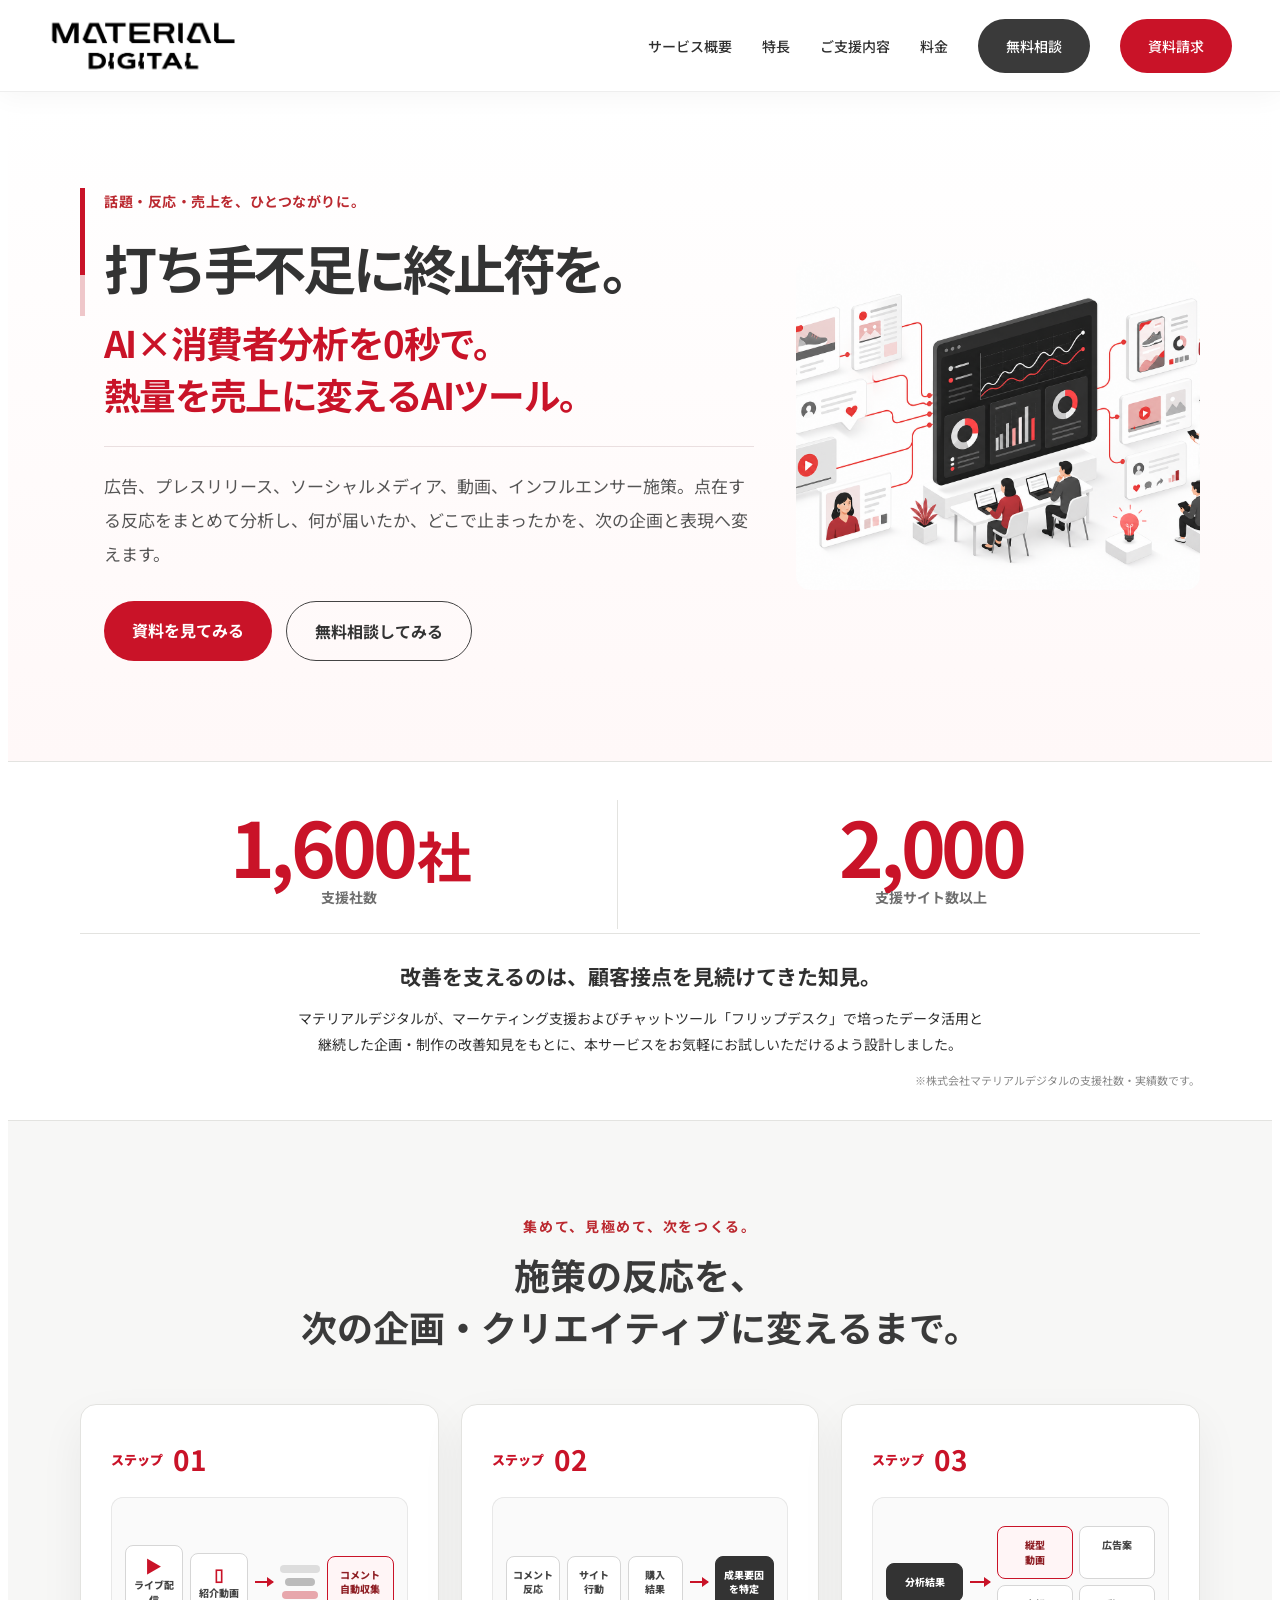
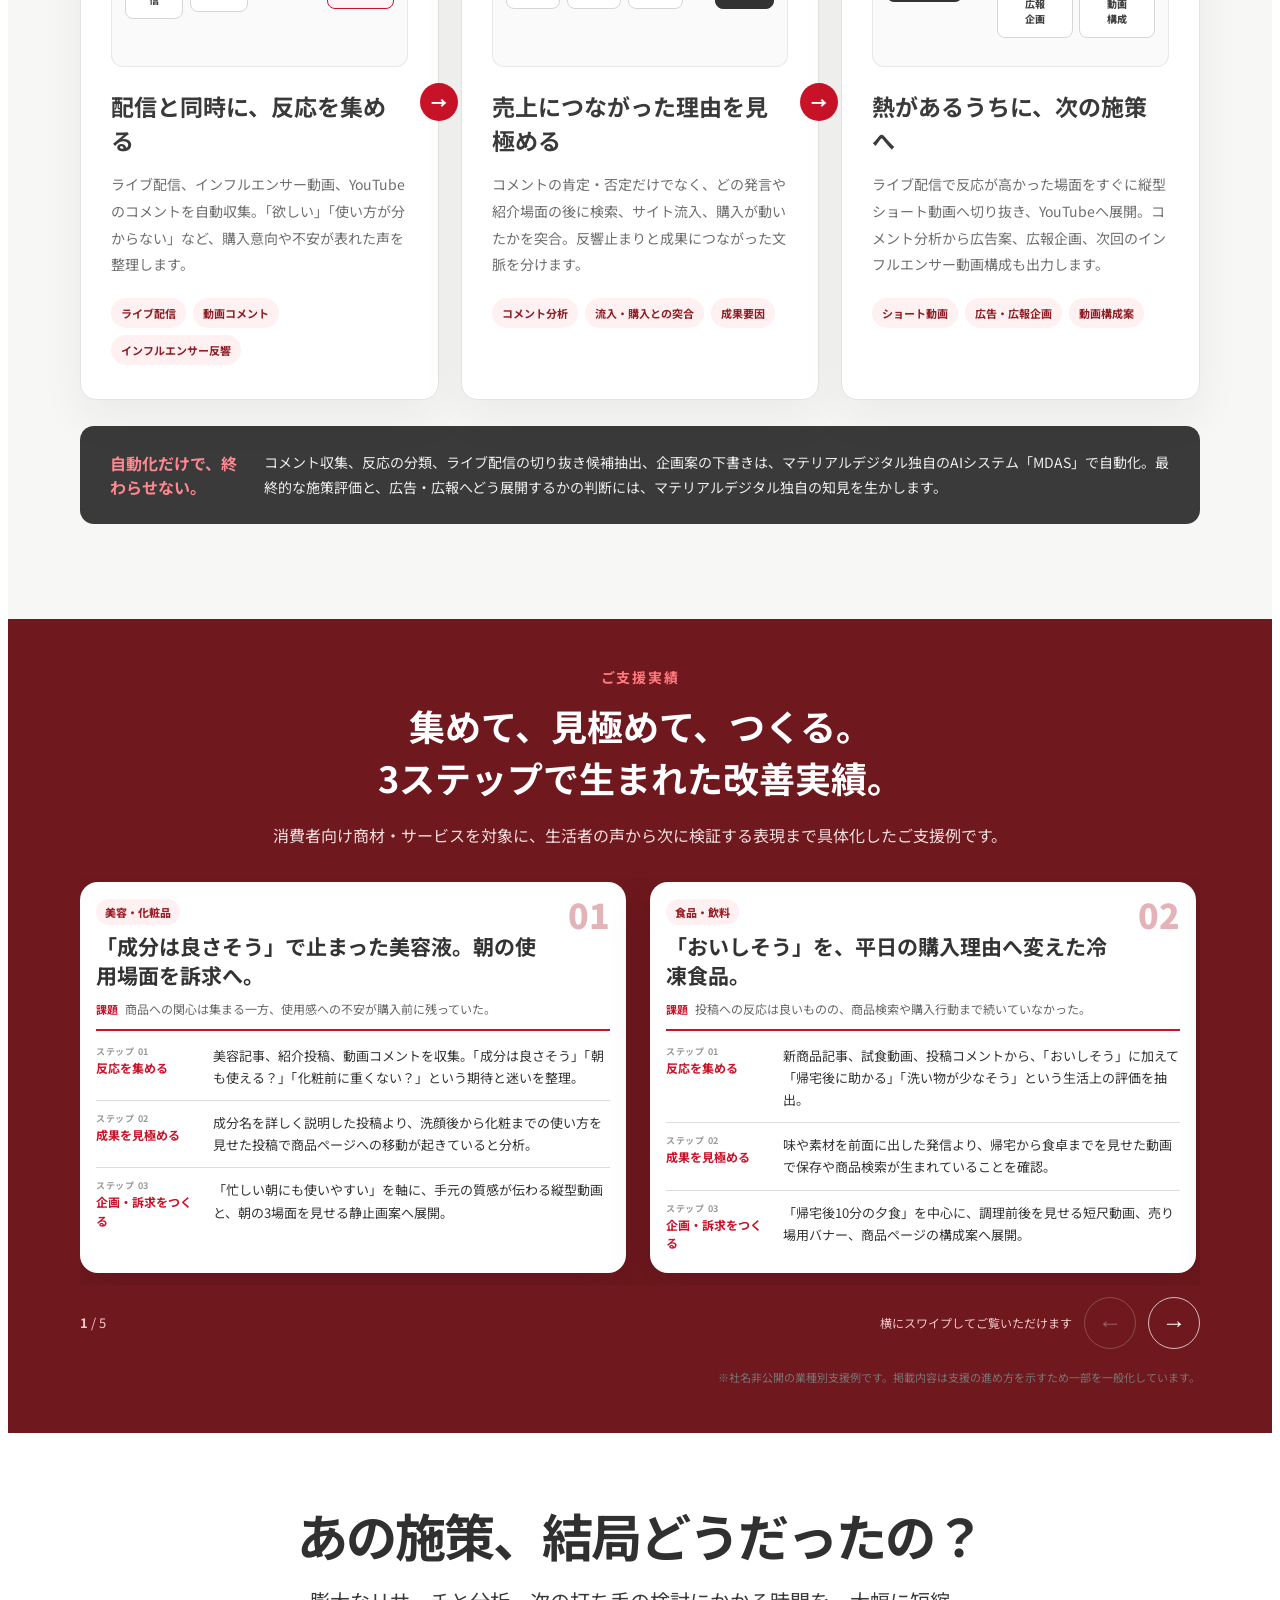
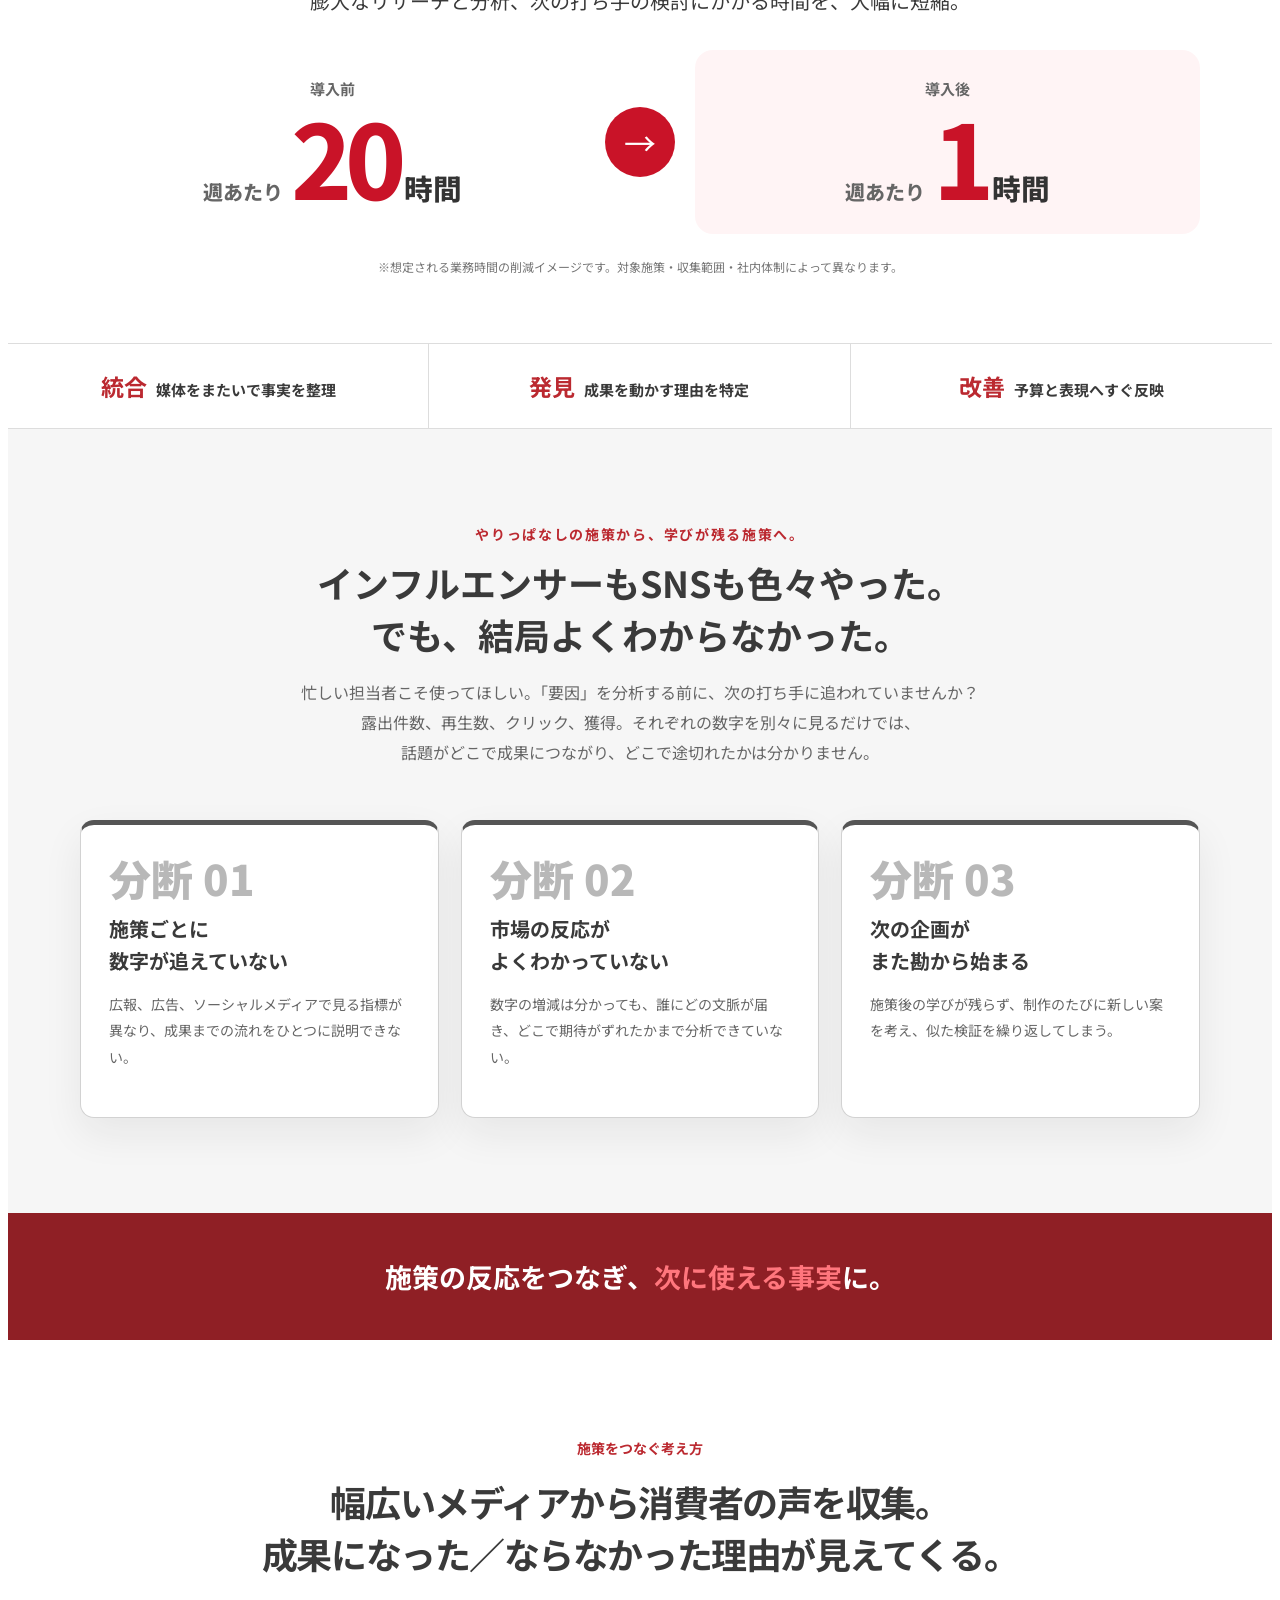
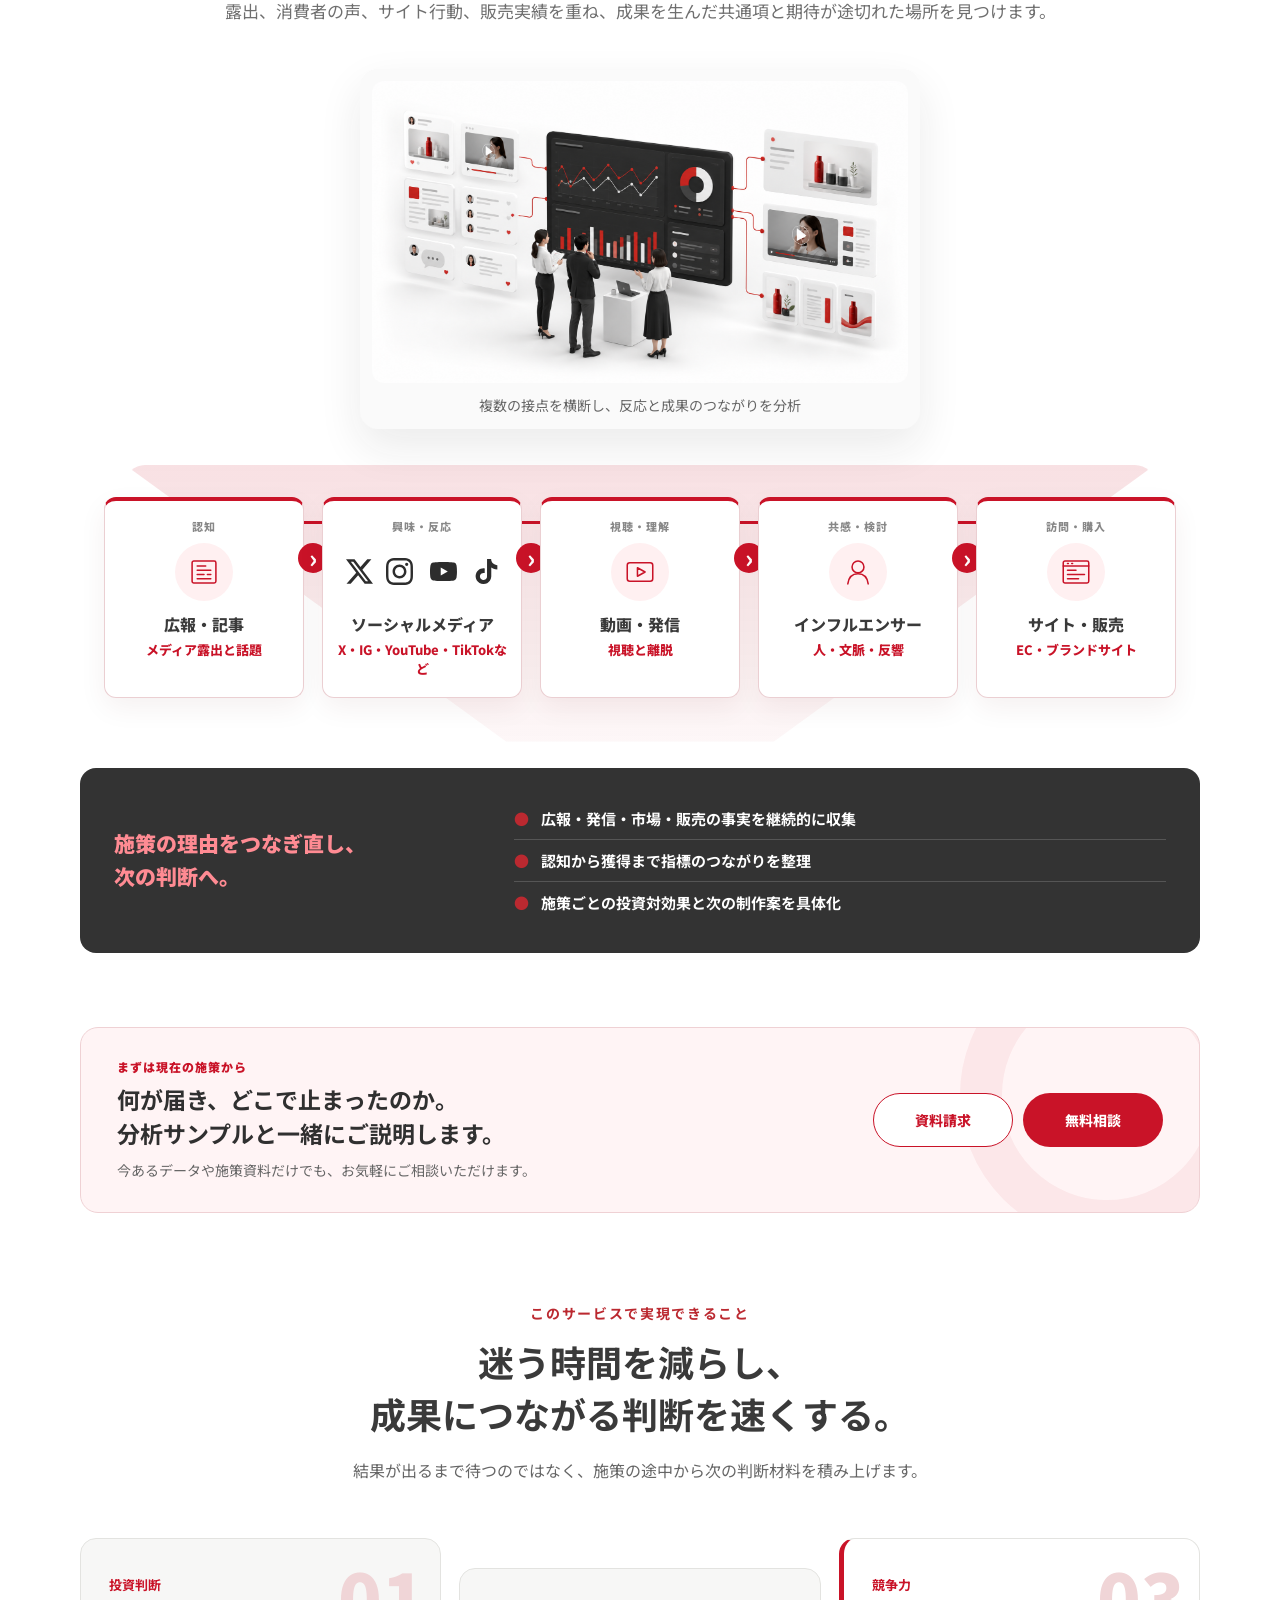
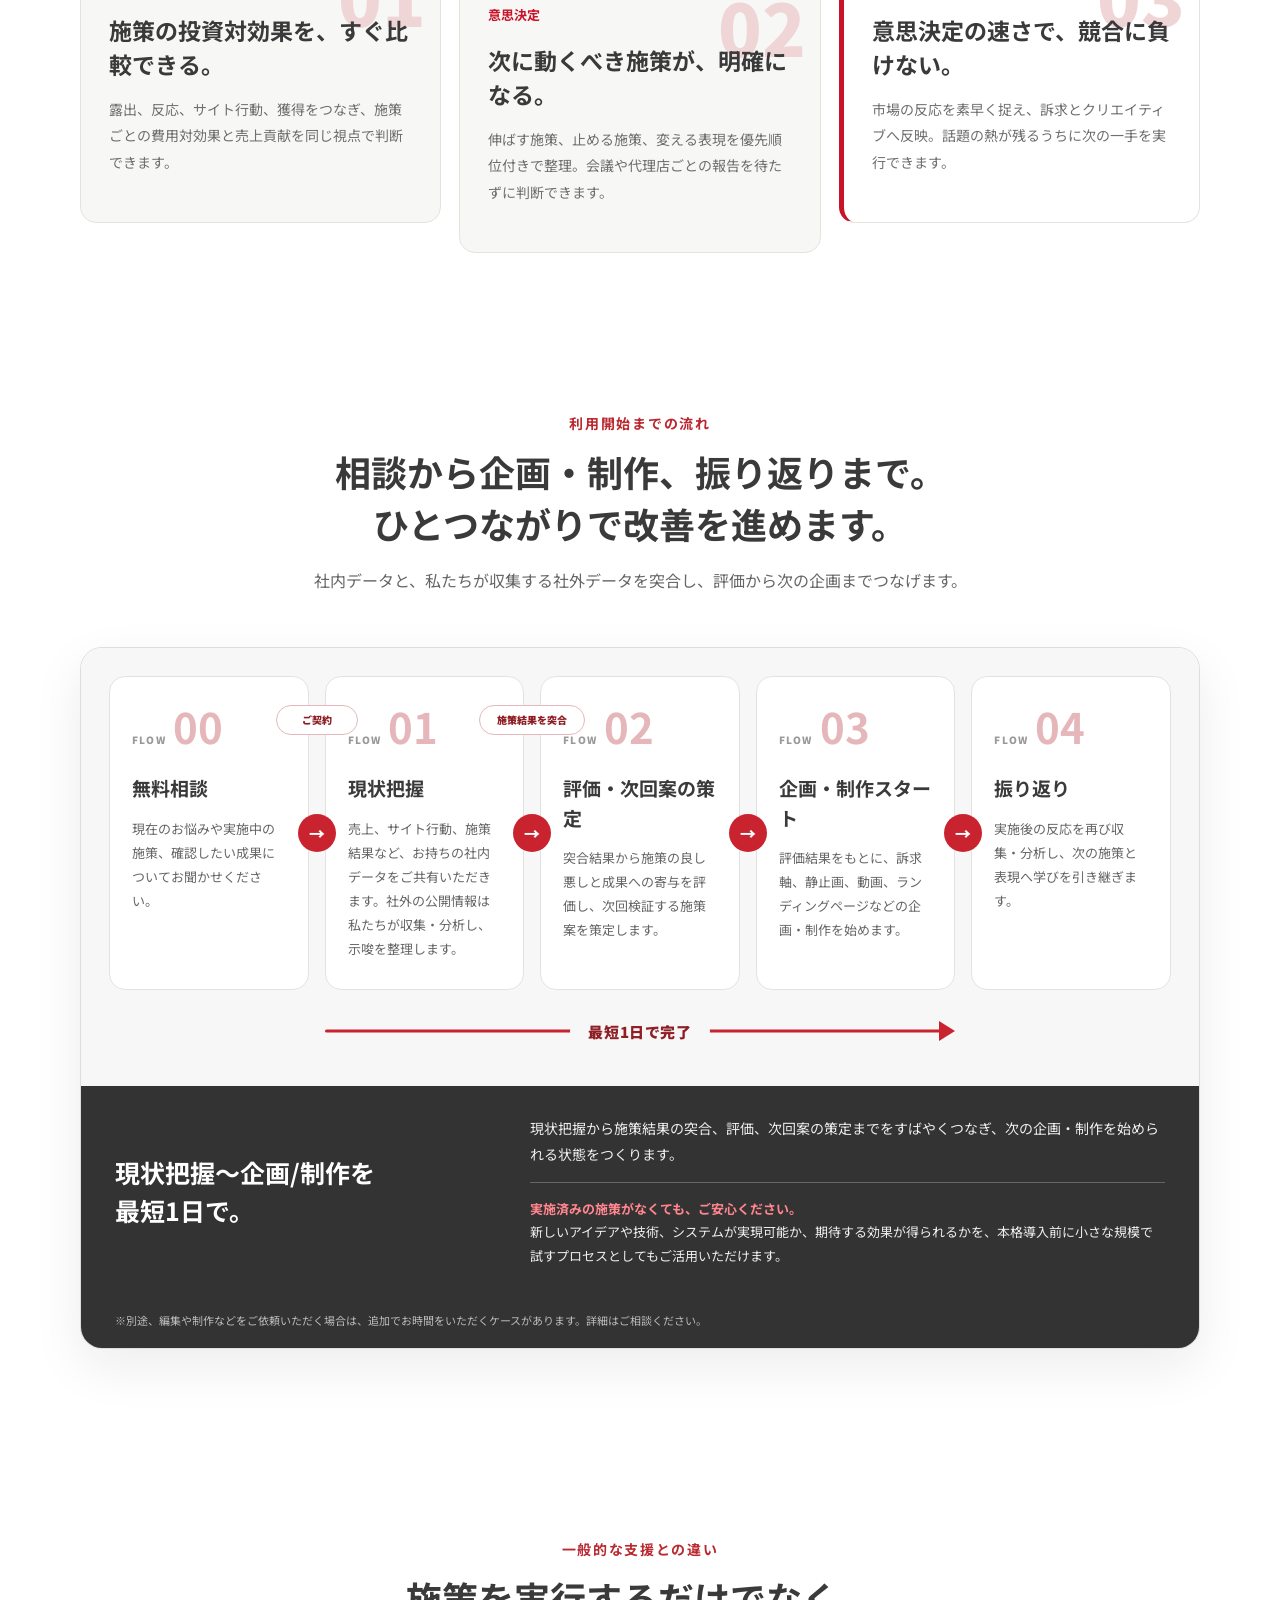
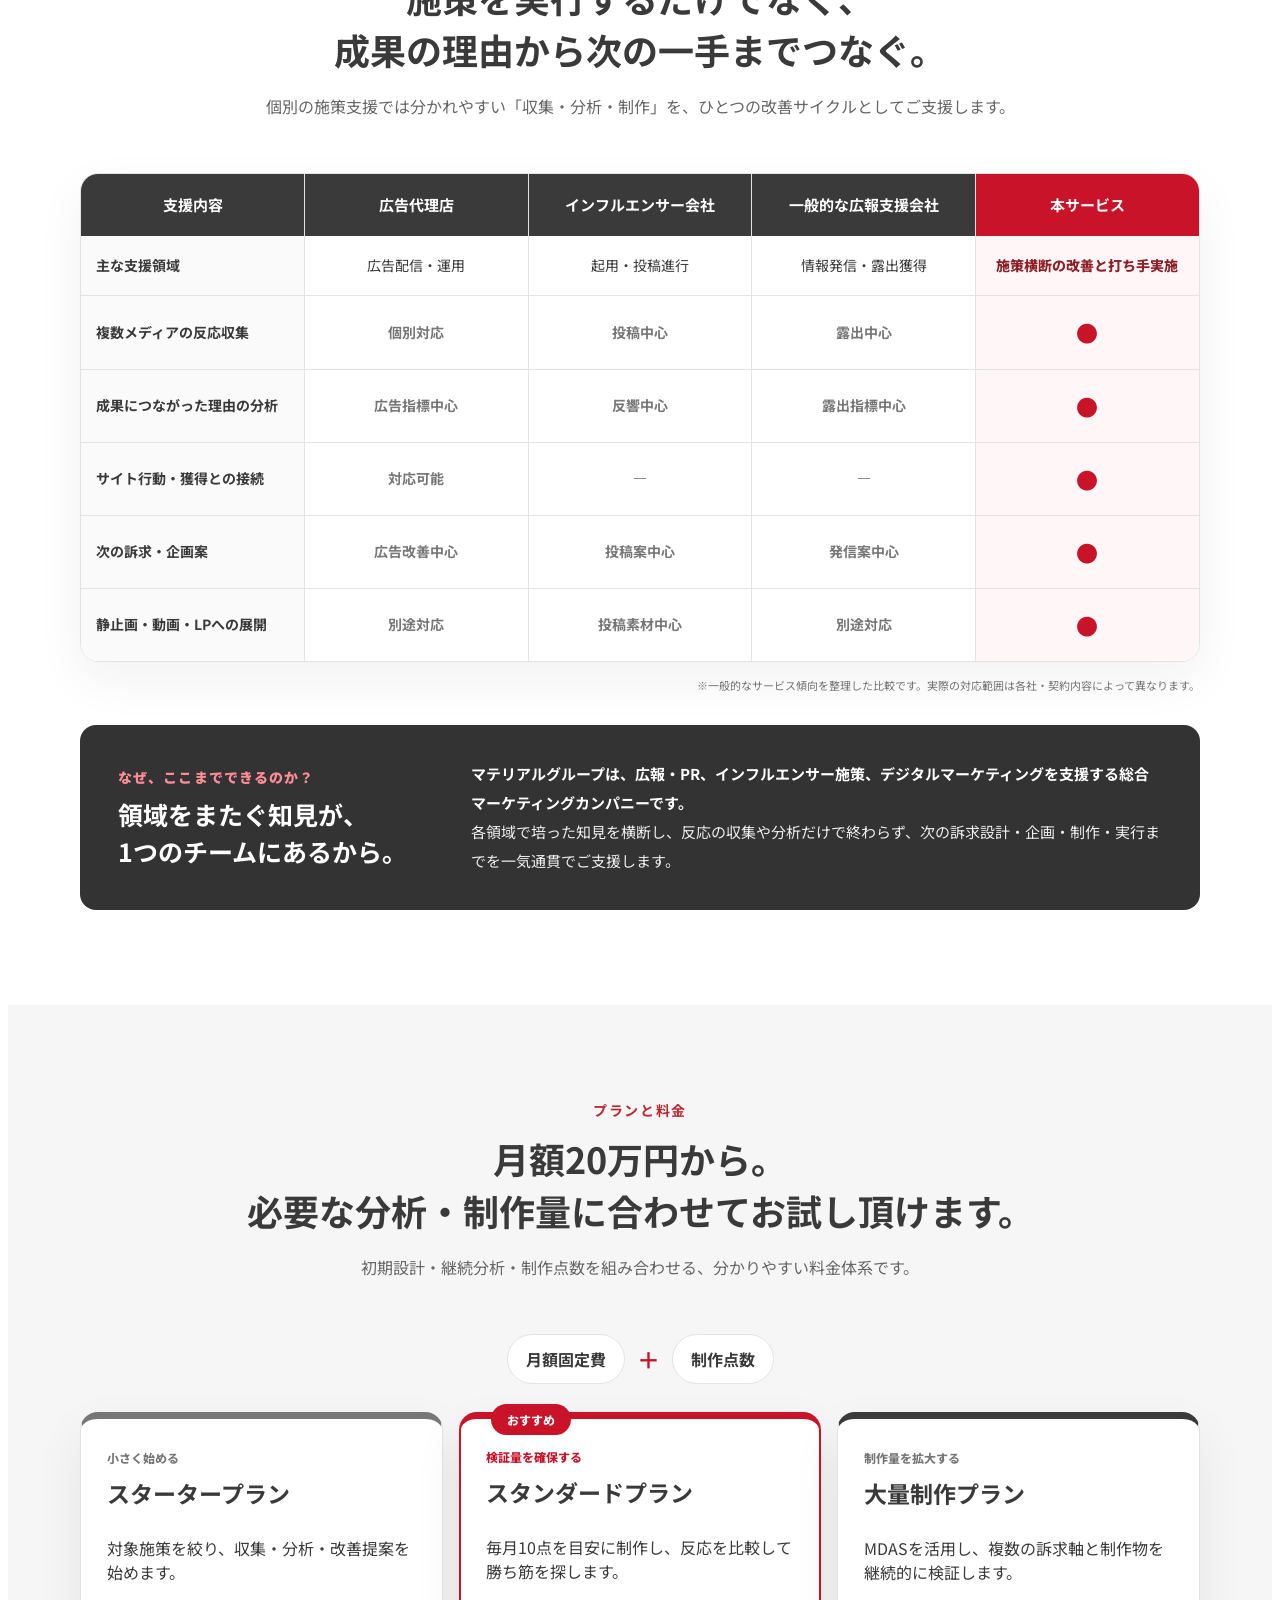
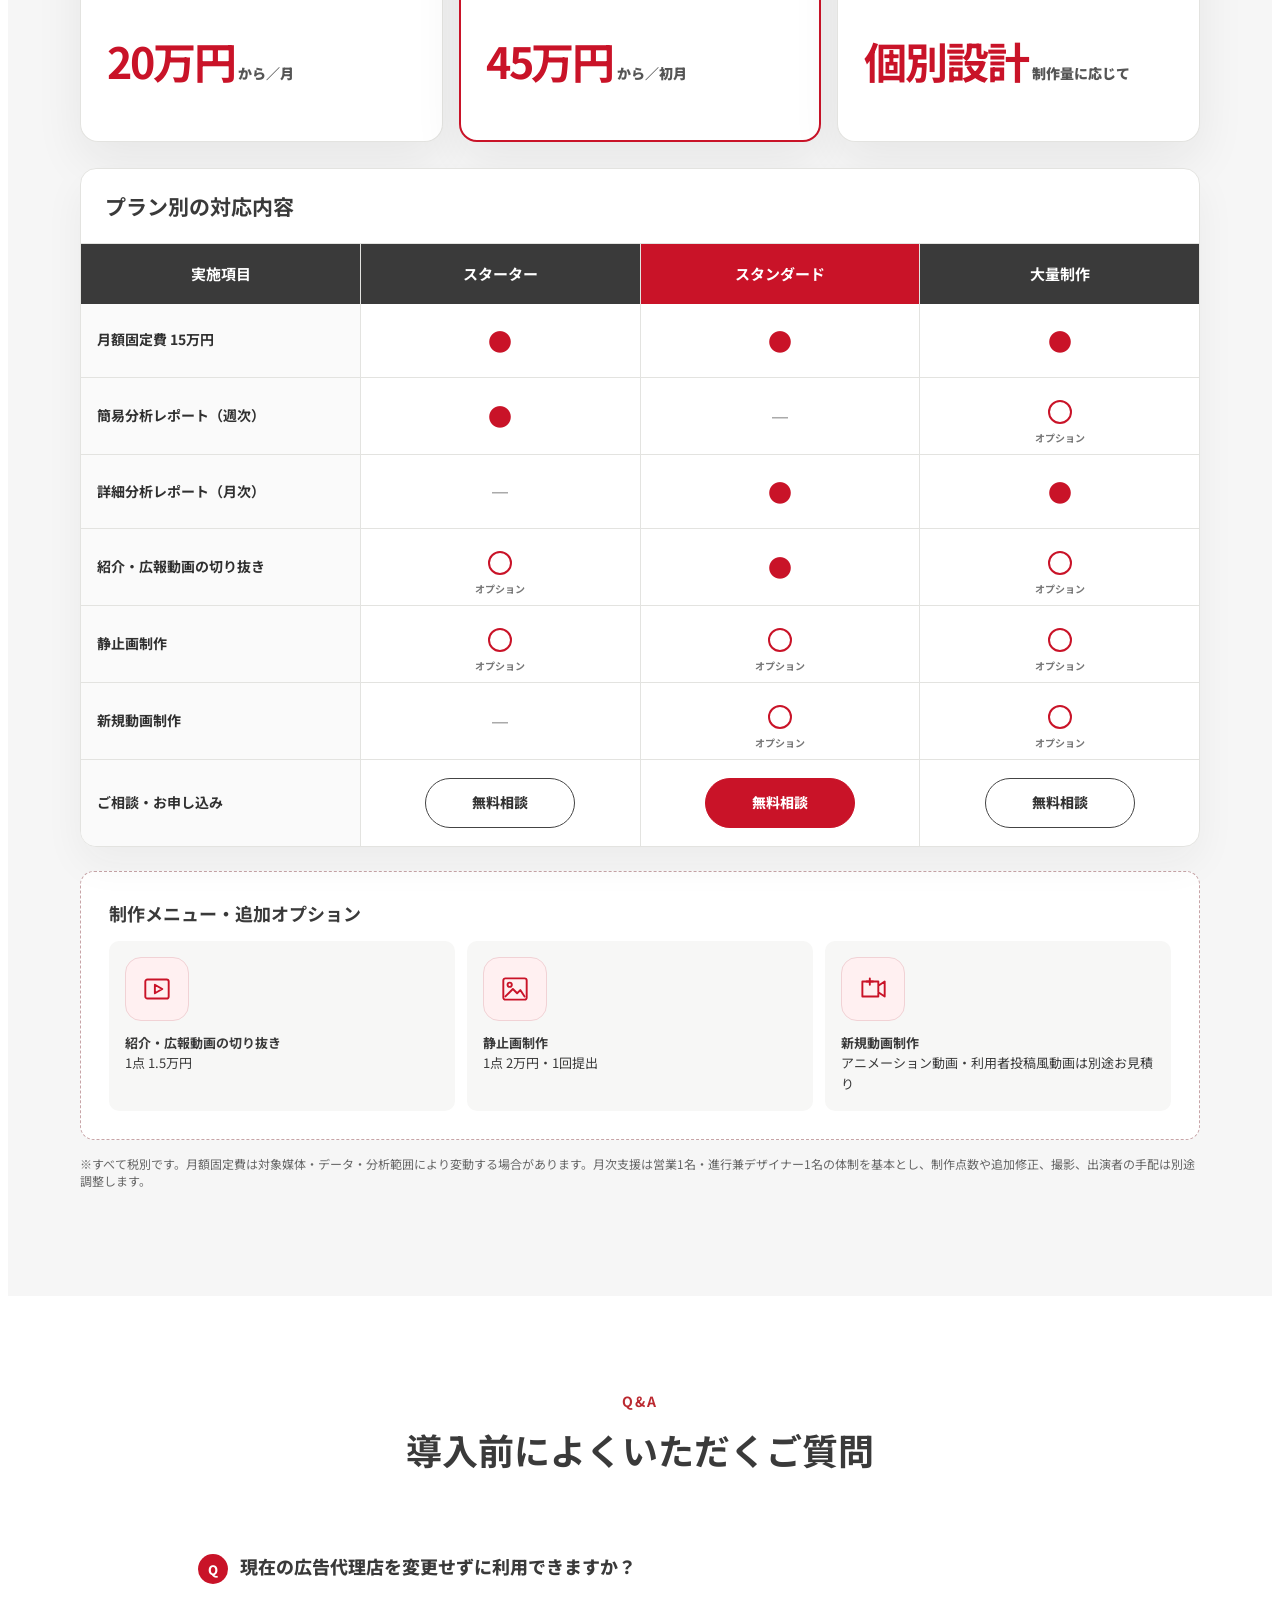
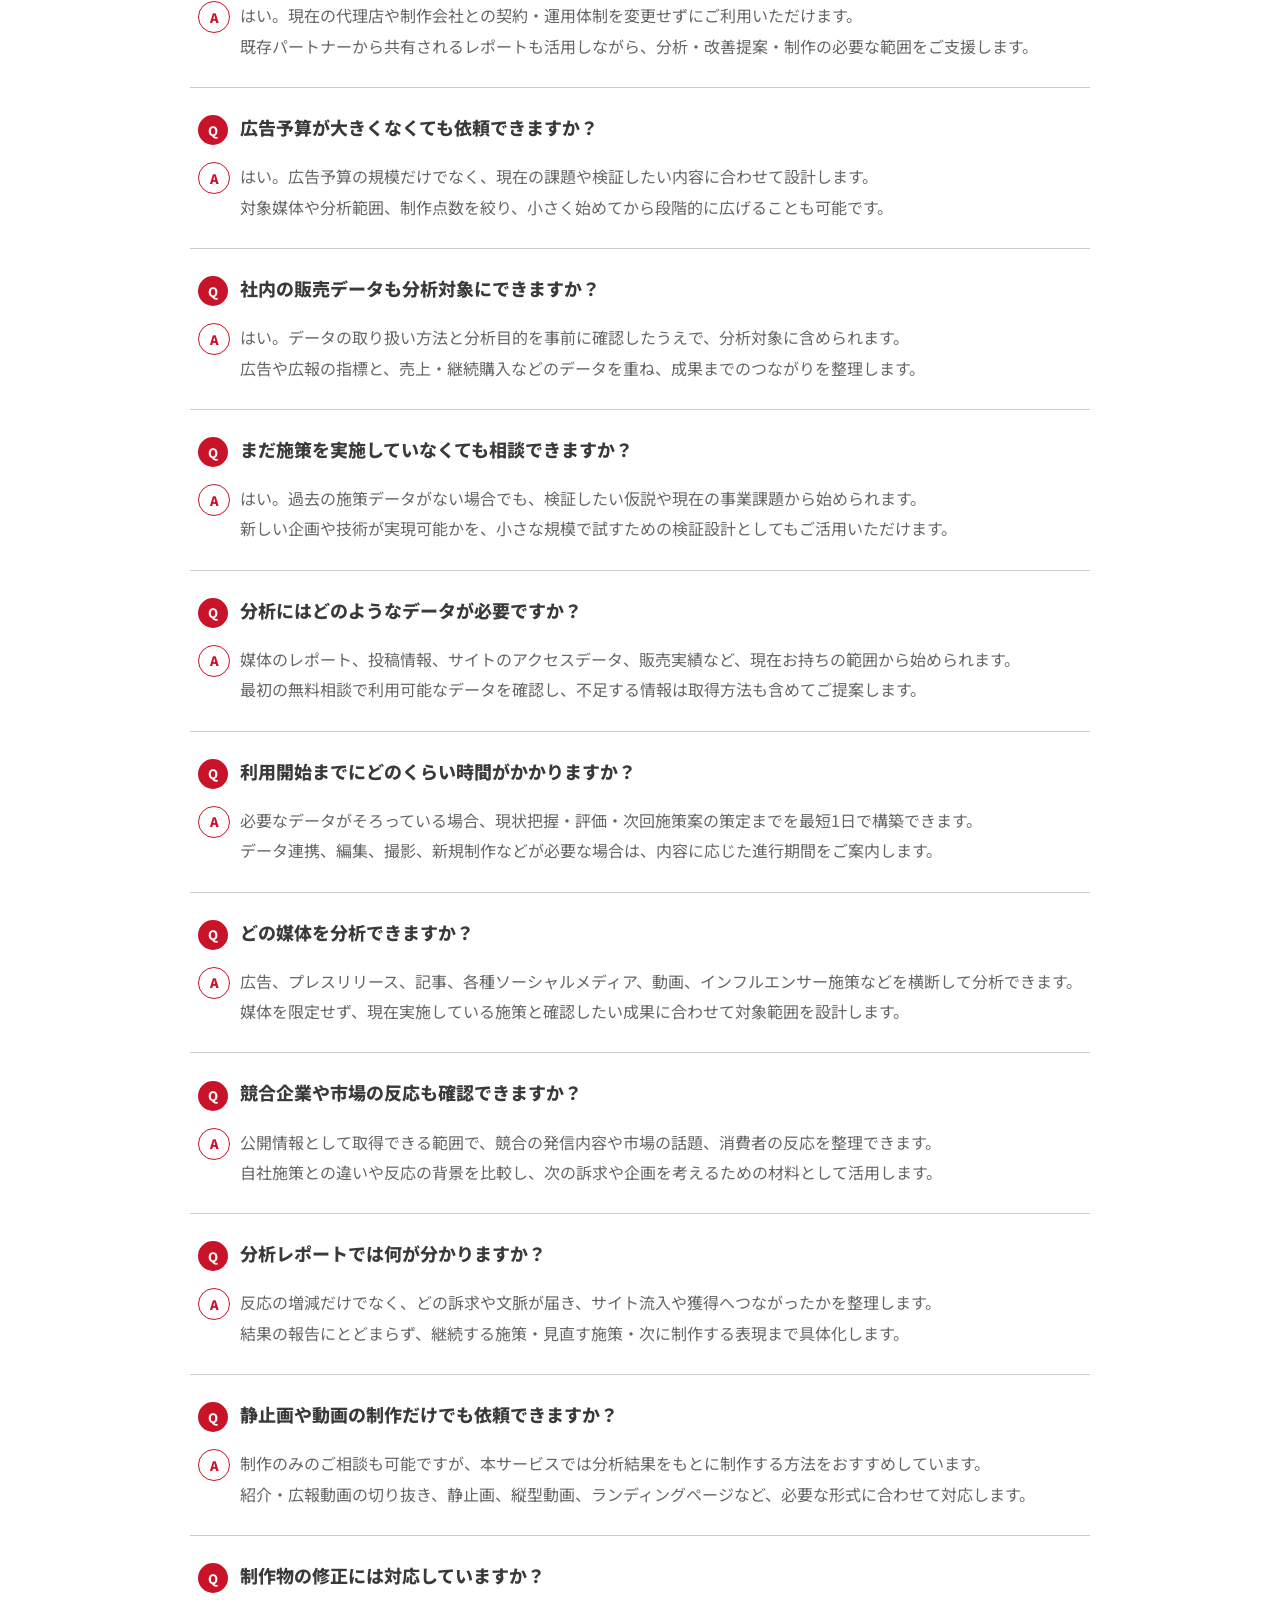
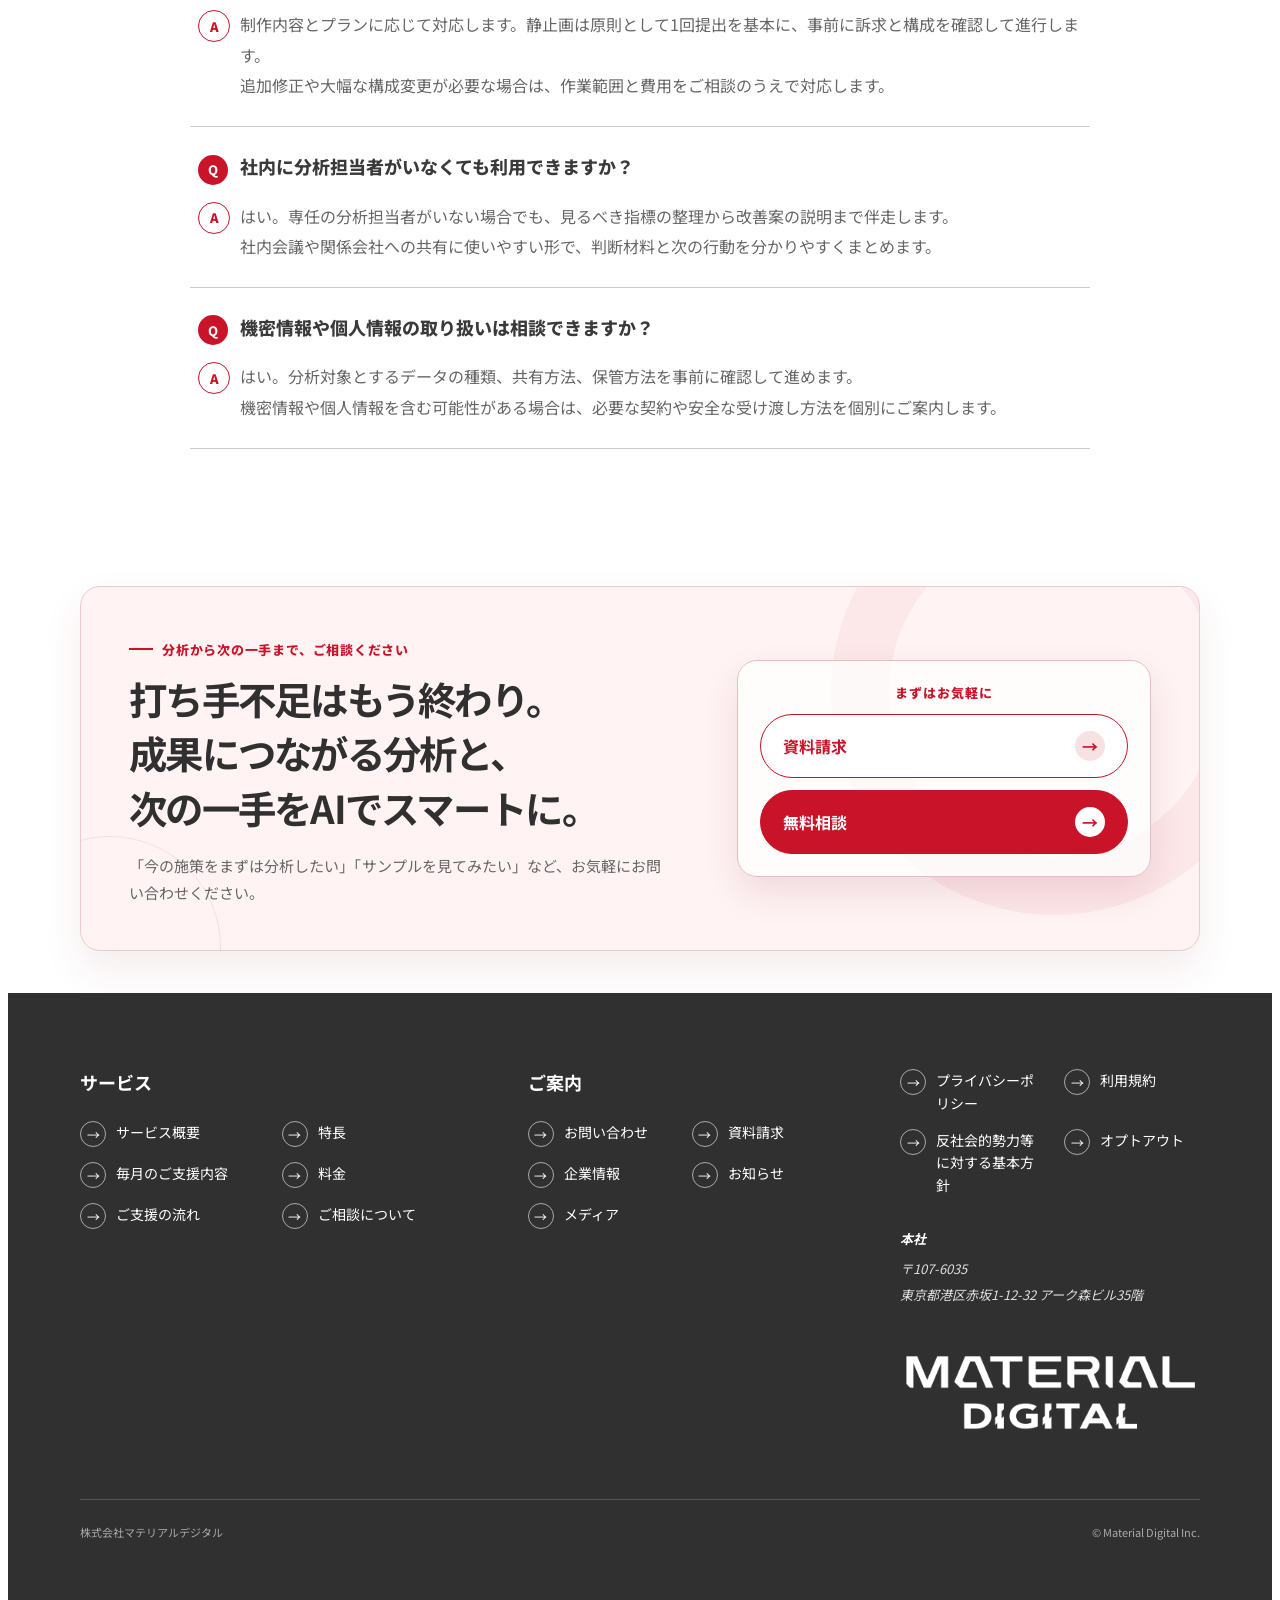
==== index.html @ 7b1eb3ae "Redesign footer CTA area" ====
<!doctype html>
<html lang="ja">
<head>
<meta charset="utf-8">
<meta name="viewport" content="width=device-width,initial-scale=1">
<meta name="description" content="広報・広告・ソーシャルメディア・動画・インフルエンサー施策の反応を横断分析し、投資判断と次のクリエイティブへつなげるサービスです。">
<title>AI×消費者分析を0秒で。熱量を売上に変える｜マテリアルデジタル</title>
<link rel="preconnect" href="https://fonts.googleapis.com">
<link href="https://fonts.googleapis.com/css2?family=Noto+Sans+JP:wght@400;500;700;900&display=swap" rel="stylesheet">
<style>
#mdj{font-family:"Noto Sans JP","Yu Gothic",Meiryo,sans-serif;color:#3a3a3a;background:#fff;min-width:1100px;overflow:hidden}#mdj *{box-sizing:border-box}#mdj .inner{width:1120px;margin:auto}#mdj header{height:84px;display:flex;align-items:center;justify-content:space-between;padding:0 50px;border-bottom:1px solid #eee;background:#fff}#mdj .logo{width:155px;height:54px;object-fit:contain}#mdj nav{display:flex;align-items:center;gap:30px;font-size:14px;font-weight:500}#mdj a{cursor:pointer;text-decoration:none}.contact{padding:17px 28px;background:#3a3a3a;color:#fff;border-radius:8px}.request{padding:17px 28px;background:#bb2930;color:#fff;border-radius:8px}#mdj .hero{padding:65px 0 75px;background:linear-gradient(180deg,#fff 0%,#fbfbfd 100%)}#mdj .hero-grid{display:grid;grid-template-columns:.9fr 1.1fr;align-items:center;gap:30px}.tag{display:inline-block;color:#bb2930;font-size:14px;font-weight:700;border-left:4px solid #bb2930;padding-left:12px}#mdj h1{font-size:52px;line-height:1.3;letter-spacing:-.04em;margin:20px 0 22px;color:#333}#mdj h1 em{font-style:normal;color:#bb2930}#mdj .lead{font-size:17px;line-height:2;color:#555}#mdj .buttons{display:flex;gap:14px;margin-top:30px}.buttons a{padding:17px 28px;border-radius:7px;font-weight:700}.buttons .main{background:#bb2930;color:white}.buttons .sub{border:1px solid #444;color:#333}.hero-img{width:115%;margin-left:-6%;display:block}.promise{display:grid;grid-template-columns:repeat(3,1fr);border-top:1px solid #ddd;border-bottom:1px solid #ddd}.promise div{padding:25px 30px;text-align:center;border-right:1px solid #ddd;font-weight:700}.promise div:last-child{border:0}.promise b{color:#bb2930;font-size:23px;margin-right:9px}#mdj section{padding:95px 0}.heading{text-align:center;margin-bottom:52px}.heading .jp{color:#bb2930;font-size:14px;font-weight:700;letter-spacing:.12em}.heading h2{font-size:36px;line-height:1.45;margin:12px 0}.heading p{color:#666;line-height:1.9}.pain{background:#f6f6f6}.pain-grid{display:grid;grid-template-columns:repeat(3,1fr);gap:22px}.pain-card{background:white;padding:32px 28px;border-top:5px solid #bb2930;min-height:245px}.pain-card .num{font-size:14px;color:#bb2930;font-weight:900}.pain-card h3{font-size:20px;line-height:1.6;margin:14px 0}.pain-card p{font-size:14px;line-height:1.9;color:#666}.bridge{text-align:center;padding:44px 0!important;background:#8f1f25;color:#fff}.bridge strong{font-size:27px}.bridge strong span{color:#ff767d}.service-grid{display:grid;grid-template-columns:1fr 1fr;gap:60px;align-items:center}.channel-map{position:relative;height:430px}.source{position:absolute;width:145px;padding:17px 10px;background:#fff;border:1px solid #ead9da;text-align:center;font-weight:700;box-shadow:0 8px 24px #8f1f2512}.source small{display:block;color:#bb2930;font-size:11px}.a{left:0;top:15px}.b{right:0;top:15px}.c{left:0;top:175px}.d{right:0;top:175px}.e{left:calc(50% - 72px);bottom:0}.core{position:absolute;left:calc(50% - 95px);top:132px;width:190px;height:120px;background:#8f1f25;color:white;display:grid;place-items:center;text-align:center;font-weight:900;font-size:20px;box-shadow:12px 12px 0 #f0d9da}.core small{display:block;font-size:12px;color:#f7dfe0}.line{position:absolute;height:2px;background:#c43a40;opacity:.65}.l1{left:144px;top:75px;width:130px;transform:rotate(35deg)}.l2{right:144px;top:75px;width:130px;transform:rotate(-35deg)}.l3{left:144px;top:210px;width:100px}.l4{right:144px;top:210px;width:100px}.l5{left:50%;top:252px;width:100px;transform:rotate(90deg);transform-origin:left}.service-copy h2{font-size:36px;line-height:1.5}.service-copy p{line-height:2;color:#666}.check{margin-top:25px;border-top:1px solid #ddd}.check div{padding:16px 0;border-bottom:1px solid #ddd;font-weight:700}.check span{color:#bb2930;margin-right:12px}.features{background:#f6f6f6}.feature-grid{display:grid;grid-template-columns:repeat(3,1fr);gap:22px}.feature{background:#fff;padding:30px;min-height:260px}.feature .icon{width:56px;height:56px;border-radius:50%;background:#fae7e8;color:#8f1f25;display:grid;place-items:center;font-size:25px;font-weight:900}.feature h3{font-size:20px;margin:20px 0 12px}.feature p{font-size:14px;color:#666;line-height:1.9}.outputs{background:#8f1f25;color:#fff}.outputs .heading .jp{color:#ff7a80}.outputs .heading p{color:#f1dfe0}.output-grid{display:grid;grid-template-columns:1fr 1fr;gap:28px}.report{background:#fff;color:#333;padding:30px}.report-title{display:flex;justify-content:space-between;border-bottom:2px solid #8f1f25;padding-bottom:16px;font-weight:700}.report-row{display:grid;grid-template-columns:115px 1fr;gap:18px;padding:22px 0;border-bottom:1px solid #ddd}.report-row span{color:#bb2930;font-size:13px;font-weight:700}.chart{background:#fff;color:#333;padding:30px}.bars{height:230px;border-left:1px solid #bbb;border-bottom:1px solid #bbb;display:flex;align-items:end;gap:30px;padding:0 25px}.group{flex:1;height:100%;display:flex;align-items:end;justify-content:center;gap:7px;position:relative}.group:after{content:attr(data-name);position:absolute;bottom:-28px;font-size:12px}.bar{width:24px;background:#7a7a7a}.bar.r{background:#c62c34}.legend{margin-top:40px;text-align:right;font-size:12px}.legend i{display:inline-block;width:10px;height:10px;background:#7a7a7a;margin:0 6px 0 16px}.legend i.red{background:#c62c34}.flow-grid{display:grid;grid-template-columns:repeat(4,1fr);gap:0;border:1px solid #ddd}.flow-item{padding:30px 24px;border-right:1px solid #ddd;min-height:220px}.flow-item:last-child{border:0}.flow-item b{font-size:31px;color:#bb2930}.flow-item h3{font-size:18px}.flow-item p{font-size:13px;line-height:1.8;color:#666}.price{background:#f6f6f6}.price-box{background:white;border:1px solid #ccc}.price-head,.price-line{display:grid;grid-template-columns:1.2fr .7fr 1fr}.price-head{background:#3a3a3a;color:#fff;font-size:13px;font-weight:700}.price-head div,.price-line div{padding:18px 25px;border-right:1px solid #ddd}.price-line{border-bottom:1px solid #ddd}.price-line:last-child{border:0}.price-line strong{font-size:18px}.yen{color:#bb2930;font-size:22px;font-weight:900}.totals{display:grid;grid-template-columns:1fr 1fr;gap:18px;margin-top:20px}.total{padding:28px;border:1px solid #333;background:#fff}.total.red{background:#bb2930;color:white;border-color:#bb2930}.total span{font-size:13px}.total b{display:block;font-size:36px;margin-top:7px}.note{font-size:12px;color:#666;margin-top:15px}.faq details{width:900px;margin:auto;border-bottom:1px solid #ccc;padding:20px 8px}.faq summary{font-weight:700}.faq p{color:#666}.final{background:#bb2930;color:#fff}.final-grid{display:flex;align-items:center;justify-content:space-between}.final h2{font-size:38px;line-height:1.5}.final-actions{display:flex;gap:12px}.final-actions a{padding:18px 26px;background:#fff;color:#bb2930;font-weight:700;border-radius:7px}.final-actions a:last-child{background:#3a3a3a;color:#fff}footer{padding:30px 50px;background:#292929;color:#aaa;display:flex;justify-content:space-between;font-size:12px}
</style>
<style>
#mdj .hero{background:linear-gradient(180deg,#fff 0%,#fff8f8 100%)}
#mdj .bridge{background:#8f1f25}
#mdj .source{border-color:#ead9da;box-shadow:0 8px 24px rgba(151,31,38,.08)}
#mdj .core{background:#8f1f25;box-shadow:12px 12px 0 #f0d9da}
#mdj .core small{color:#f7dfe0}
#mdj .feature .icon{width:auto;height:auto;border-radius:0;background:none;color:#a7242b;display:block;font-size:13px;letter-spacing:.08em}
#mdj .feature .icon::after{content:"";display:block;width:34px;height:2px;margin-top:12px;background:#c91328}
#mdj .outputs{background:#6f191e}
#mdj .outputs .heading p{color:#f1dfe0}
#mdj .report-title{border-bottom-color:#a7242b}
#mdj .bar{background:#7a7a7a}
#mdj .bar.r{background:#c62c34}
#mdj .legend i{background:#7a7a7a}
#mdj{--紙:#fff;--薄紙:#f7f7f6;--文字:#303030;--補足:#6f6f6f;--線:#e3e3e0;--赤:#c91328;--濃赤:#a70f20;min-width:0}
#mdj .inner{width:min(calc(100% - 48px),1120px)}
#mdj header{position:sticky;top:0;z-index:20;height:92px;padding:0 48px;box-shadow:0 5px 25px rgba(30,30,30,.04)}
#mdj header>a{display:flex;align-items:center;flex:0 0 auto}#mdj .brand-logo{position:relative;display:block;width:190px;aspect-ratio:3.25/1;overflow:hidden}#mdj .brand-logo img{position:absolute;width:292px;height:auto;left:-51px;top:-47px;display:block}
#mdj header nav a:not(.contact):not(.request){color:var(--文字)}
#mdj .contact,#mdj .request,#mdj .buttons a,#mdj .final-actions a{border-radius:999px}
#mdj .request,#mdj .buttons .main{background:var(--赤)}
#mdj .request:hover,#mdj .buttons .main:hover{background:var(--濃赤)}
#mdj a:focus-visible,#mdj summary:focus-visible{outline:3px solid #e85c68;outline-offset:4px}
#mdj .hero{padding:78px 0 88px}
#mdj h1{font-size:clamp(42px,4.2vw,68px);line-height:1.2;letter-spacing:-.055em}#mdj h1 .hero-main{display:block}#mdj h1 .hero-sub{display:block;margin-top:10px;color:var(--赤);font-size:.72em;line-height:1.35;letter-spacing:-.04em}
#mdj .audience{display:inline-block;margin:18px 0 0;padding:9px 14px;background:#fff0f1;color:#8f1f25;font-size:13px;font-weight:700;border-radius:999px}
#mdj .hero-visual{height:370px;margin-left:-3%;overflow:hidden;border-radius:14px}#mdj .hero-img{width:110%;height:100%;display:block;object-fit:cover;object-position:center 52%}
#mdj .promise{background:#fff}
#mdj .promise div{font-size:15px}
#mdj .proof-band{background:#fff;border-top:1px solid var(--線);border-bottom:1px solid var(--線)}#mdj .proof-inner{width:min(calc(100% - 48px),1120px);min-height:142px;margin:auto;display:grid;grid-template-columns:1.2fr .8fr .8fr;align-items:center;gap:36px}#mdj .proof-copy{font-size:15px;line-height:1.8;color:var(--補足)}#mdj .proof-copy strong{display:block;margin-bottom:5px;color:var(--文字);font-size:18px}#mdj .proof-number{padding-left:36px;border-left:1px solid var(--線);color:var(--補足);font-size:13px}#mdj .proof-number b{display:block;color:var(--赤);font-size:42px;line-height:1.1;letter-spacing:-.04em}#mdj .proof-note{grid-column:1/-1;margin:-24px 0 18px;color:#888;font-size:11px}
#mdj .proof-inner{padding:38px 0 32px;grid-template-columns:1fr 1fr;gap:0 44px}#mdj .proof-number{padding:4px 40px 22px;border-left:0;text-align:center;font-size:14px;font-weight:700}#mdj .proof-number:first-child{border-right:1px solid var(--線)}#mdj .proof-number b{font-size:58px}#mdj .proof-story{grid-column:1/-1;margin-top:4px;padding-top:26px;border-top:1px solid var(--線);text-align:center}#mdj .proof-story strong{display:block;color:var(--文字);font-size:21px;line-height:1.55;white-space:nowrap}#mdj .proof-story p{max-width:900px;margin:12px auto 0;color:var(--文字);font-size:14px;line-height:1.9;text-align:center}#mdj .proof-note{grid-column:1/-1;margin:14px 0 0;text-align:right}
#mdj .story-visual{padding:28px 0 92px;background:#fff}#mdj .story-visual figure{width:min(calc(100% - 48px),1120px);margin:0 auto;overflow:hidden;border-radius:22px;background:#fafafa;box-shadow:0 22px 60px rgba(30,30,30,.08)}#mdj .story-visual img{display:block;width:100%;height:auto}#mdj .story-visual figcaption{padding:14px 22px;color:#777;font-size:12px;text-align:right}
#mdj .media-analysis{display:block}#mdj .media-heading{max-width:980px;margin:0 auto 42px;text-align:center}#mdj .media-heading h2{margin:16px 0;font-size:clamp(36px,4.1vw,52px);line-height:1.45;letter-spacing:-.04em}#mdj .media-heading p{margin:0;color:var(--補足);font-size:17px;line-height:1.9}#mdj .media-visual{margin:0;padding:18px;border-radius:22px;background:#fafafa;box-shadow:0 22px 60px rgba(30,30,30,.09)}#mdj .media-visual>img{display:block;width:100%;height:500px;object-fit:cover;object-position:center;border-radius:14px}#mdj .media-visual figcaption{padding:16px 4px 2px;text-align:center;color:#666;font-size:14px}.media-sources{display:grid;grid-template-columns:repeat(5,1fr);gap:18px;margin-top:34px;position:relative}.media-sources::before{content:"";position:absolute;left:8%;right:8%;top:58px;height:3px;background:var(--赤);z-index:0}.media-source{position:relative;z-index:1;min-height:200px;padding:18px 10px;background:#fff;border:1px solid #ebcfd2;border-top:4px solid var(--赤);border-radius:12px;text-align:center;font-size:16px;font-weight:800;line-height:1.45;box-shadow:0 10px 28px rgba(80,20,25,.06)}.media-source:not(:last-child)::after{content:"›";position:absolute;right:-25px;top:42px;width:30px;height:30px;border-radius:50%;display:grid;place-items:center;background:var(--赤);color:#fff;font-size:25px;line-height:1}.media-stage{display:block;margin-bottom:8px;color:#888;font-size:11px;letter-spacing:.08em}.media-icon{width:58px;height:58px;margin:0 auto 12px;border-radius:50%;display:grid;place-items:center;background:#fff0f1;color:var(--赤)}.media-icon svg{width:34px;height:34px;fill:none;stroke:currentColor;stroke-width:1.8;stroke-linecap:round;stroke-linejoin:round}.media-icon .brand-marks{font-size:11px;font-weight:900;letter-spacing:-.06em}.media-source small{display:block;margin-top:5px;color:var(--赤);font-size:13px}.media-result{display:grid;grid-template-columns:.72fr 1.28fr;gap:34px;align-items:center;margin-top:28px;padding:30px 34px;background:#333;color:#fff;border-radius:16px}.media-core{font-size:21px;font-weight:900;line-height:1.55;color:#ff8b93}.media-result .check{display:grid;grid-template-columns:1fr;margin:0;border-top:0}.media-result .check div{padding:10px 0;border-bottom:1px solid #555;font-size:15px}.media-result .check div:last-child{border-bottom:0}
#mdj .time-impact{padding:68px 0;background:#fff}.time-impact .inner{position:relative}.time-impact-lead{text-align:center;margin:0 0 16px;color:var(--文字);font-size:clamp(34px,4vw,54px);line-height:1.35;letter-spacing:-.04em}.time-title{text-align:center;margin:0 0 35px;font-size:20px}.time-compare{display:grid;grid-template-columns:1fr 110px 1fr;align-items:center}.time-side{text-align:center;padding:28px}.time-side small{display:block;font-size:15px;font-weight:700;color:#666}.time-side b{display:block;margin-top:5px;font-size:clamp(68px,8vw,112px);line-height:1;color:#333;letter-spacing:-.07em}.time-side b em{font-style:normal;color:var(--赤)}.time-side span{font-size:22px;font-weight:800}.time-arrow{width:70px;height:70px;margin:auto;border-radius:50%;display:grid;place-items:center;background:var(--赤);color:#fff;font-size:32px}.time-after{background:#fff4f5;border-radius:18px}.time-note{text-align:center;margin:24px 0 0;color:#777;font-size:12px}
#mdj .step-system{background:#f7f7f6;position:relative}.step-grid{display:grid;grid-template-columns:repeat(3,1fr);gap:22px;position:relative}.step-card{position:relative;padding:34px 30px;background:#fff;border:1px solid var(--線);border-radius:16px;box-shadow:0 18px 45px rgba(30,30,30,.06)}.step-card:not(:last-child)::after{content:"→";position:absolute;right:-20px;top:50%;z-index:2;width:38px;height:38px;border-radius:50%;display:grid;place-items:center;background:var(--赤);color:#fff;font-weight:900;transform:translateY(-50%)}.step-label{display:flex;align-items:center;justify-content:space-between;color:var(--赤);font-size:13px;font-weight:900}.step-label b{font-size:32px}.step-card h3{font-size:23px;margin:22px 0 14px}.step-card p{font-size:14px;line-height:1.9;color:var(--補足)}.step-tags{display:flex;flex-wrap:wrap;gap:7px;margin-top:20px}.step-tags span{padding:7px 10px;border-radius:999px;background:#fff0f1;color:#8f1f25;font-size:11px;font-weight:700}.human-point{display:grid;grid-template-columns:130px 1fr;gap:24px;align-items:center;margin-top:26px;padding:24px 30px;background:#3a3a3a;color:#fff;border-radius:14px}.human-point strong{font-size:16px;color:#ff8790}.human-point p{margin:0;line-height:1.8;color:#eee;font-size:14px}
#mdj .plan-grid{display:grid;grid-template-columns:.82fr 1.18fr;gap:24px}.plan-card{position:relative;padding:34px;background:#fff;border:1px solid var(--線);border-radius:18px;box-shadow:0 20px 50px rgba(30,30,30,.07)}.plan-card.recommended{border:2px solid var(--赤);padding:33px}.plan-badge{position:absolute;top:-15px;left:30px;padding:7px 16px;border-radius:999px;background:var(--赤);color:#fff;font-size:12px;font-weight:800}.plan-card h3{font-size:23px;margin:10px 0}.plan-price{margin:20px 0;color:var(--赤);font-weight:900}.plan-price b{font-size:50px;letter-spacing:-.05em}.plan-price small{font-size:14px;color:#555}.plan-list{border-top:1px solid var(--線)}.plan-list div{display:flex;justify-content:space-between;gap:20px;padding:15px 0;border-bottom:1px solid var(--線);font-size:14px}.volume-callout{margin-top:24px;padding:22px;background:#fff3f4;border-radius:12px}.volume-callout b{display:block;color:var(--赤);font-size:20px;margin-bottom:6px}.option-box{margin-top:24px;padding:28px;border:1px dashed #c7a4a7;border-radius:14px;background:#fff}.option-box h3{margin:0 0 15px;font-size:18px}.option-items{display:grid;grid-template-columns:repeat(3,1fr);gap:12px}.option-items div{padding:16px;background:#f7f7f6;border-radius:10px;font-size:13px;line-height:1.6}.price-formula{display:flex;align-items:center;justify-content:center;gap:12px;margin:0 0 28px}.price-formula span{padding:12px 18px;background:#fff;border:1px solid var(--線);border-radius:999px;font-weight:700}.price-formula b{color:var(--赤);font-size:23px}
#mdj .plan-grid{grid-template-columns:repeat(3,1fr);gap:16px}.plan-card{display:flex;flex-direction:column;min-height:480px;padding:30px 26px}.plan-card.recommended{padding:29px 25px}.plan-card .plan-list{margin-top:auto}.plan-card:nth-child(1){border-top:7px solid #777}.plan-card:nth-child(2){border-top:7px solid var(--赤)}.plan-card:nth-child(3){border-top:7px solid #3a3a3a}.plan-kicker{font-size:12px;font-weight:800;color:#777}.plan-card.recommended .plan-kicker{color:var(--赤)}.plan-price b{font-size:43px}.plan-list div{display:block}.plan-list strong{display:block;margin-top:5px;color:var(--文字)}
#mdj .plan-grid .plan-card{min-height:330px}#mdj .plan-grid .plan-price{margin-top:auto}#mdj .compare-wrap{margin-top:26px;overflow:hidden;border:1px solid var(--線);border-radius:16px;background:#fff;box-shadow:0 16px 40px rgba(30,30,30,.05)}#mdj .compare-title{margin:0;padding:22px 24px;border-bottom:1px solid var(--線);font-size:21px}#mdj .plan-compare{width:100%;border-collapse:collapse;table-layout:fixed}#mdj .plan-compare th,#mdj .plan-compare td{padding:18px 16px;border-right:1px solid var(--線);border-bottom:1px solid var(--線);text-align:center;vertical-align:middle;font-size:14px;line-height:1.55}#mdj .plan-compare th:last-child,#mdj .plan-compare td:last-child{border-right:0}#mdj .plan-compare tr:last-child th,#mdj .plan-compare tr:last-child td{border-bottom:0}#mdj .plan-compare thead th{background:#3a3a3a;color:#fff;font-size:15px}#mdj .plan-compare thead th:nth-child(3){background:var(--赤)}#mdj .plan-compare tbody th{width:24%;background:#fafafa;text-align:left;color:var(--文字)}#mdj .plan-compare .yes{color:var(--赤);font-size:24px;font-weight:900}#mdj .plan-compare .no{color:#aaa;font-size:22px}#mdj .plan-compare .optional{display:inline-block;padding:5px 9px;border-radius:999px;background:#fff0f1;color:#9d2028;font-size:12px;font-weight:800}#mdj .cell-note{display:block;margin-top:3px;color:#666;font-size:12px}
#mdj .future{background:#fff}.future-grid{display:grid;grid-template-columns:repeat(3,1fr);gap:18px}.future-card{padding:32px 28px;border-radius:16px;background:#f7f7f6;border:1px solid var(--線);position:relative;overflow:hidden}.future-card::before{content:attr(data-num);position:absolute;right:14px;top:4px;color:#f0d5d7;font-size:72px;font-weight:900}.future-card h3{position:relative;font-size:23px;line-height:1.5;margin:18px 0 12px}.future-card p{position:relative;color:var(--補足);font-size:14px;line-height:1.9}.future-card strong{position:relative;color:var(--赤);font-size:13px}
#mdj .pictogram{width:64px;height:64px;padding:14px;border-radius:16px;display:grid;place-items:center;background:#fff0f1;color:var(--赤);border:1px solid #f1d2d5}#mdj .pictogram svg{width:100%;height:100%;fill:none;stroke:currentColor;stroke-width:1.8;stroke-linecap:round;stroke-linejoin:round}.pain-card .pictogram{margin-bottom:20px}.future-card .pictogram{position:relative;margin-bottom:18px;background:#fff}.step-card .pictogram{margin:18px 0 6px}.flow-item .pictogram{width:48px;height:48px;padding:10px;border-radius:12px;margin:14px 0}.option-items .pictogram{width:44px;height:44px;padding:9px;margin-bottom:12px}.mini-flow{display:grid;grid-template-columns:repeat(3,1fr);gap:8px;margin:22px 0}.mini-flow span{height:8px;border-radius:999px;background:#ead9da;position:relative}.mini-flow span::after{content:"";position:absolute;right:-7px;top:2px;border-left:5px solid var(--赤);border-top:2px solid transparent;border-bottom:2px solid transparent}.mini-flow span:last-child{background:var(--赤)}.mini-flow span:last-child::after{display:none}
#mdj .hero-grid{grid-template-columns:1.25fr .75fr;gap:42px}#mdj .hero-copy{min-width:0}#mdj h1{font-size:clamp(44px,3.65vw,58px);white-space:nowrap}#mdj .hero-visual{height:330px;margin-left:0}#mdj .hero-img{width:116%;margin-left:-8%}
#mdj .pain-card .pictogram,#mdj .future-card .pictogram,#mdj .flow-item .pictogram{display:none}.pain-card:nth-child(2){transform:translateY(22px)}.pain-card .num{font-size:42px;line-height:1;color:#e5b7ba}.future-card:nth-child(2){margin-top:30px;margin-bottom:-30px}.future-card:nth-child(3){background:#fff;border-left:5px solid var(--赤)}.flow-item:nth-child(even){background:#fafafa}.flow-item b{font-size:46px;color:#e5b7ba}.step-card:nth-child(2) .pictogram{border-radius:50%;background:#3a3a3a;color:#fff;border:0}.step-card:nth-child(3) .pictogram{background:transparent;border:2px solid var(--赤)}
#mdj .pain-card,#mdj .feature,#mdj .report,#mdj .chart{border:1px solid var(--線);border-radius:14px;box-shadow:0 16px 40px rgba(30,30,30,.06)}
#mdj .pain-card{border-top:5px solid var(--赤)}
#mdj .sample-note{margin:20px 0 0;color:#777;font-size:11px;text-align:right}
#mdj details{cursor:pointer}
#mdj footer.site-footer{display:block;padding:76px max(48px,calc((100% - 1120px)/2));background:#303030;color:#fff;font-size:14px}
#mdj .footer-grid{display:grid;grid-template-columns:1.25fr 1fr .9fr;gap:72px}
#mdj .footer-group{display:grid;align-content:start;gap:18px}#mdj .footer-group h2{margin:0 0 8px;font-size:18px;color:#fff}
#mdj .footer-links{display:grid;grid-template-columns:1fr 1fr;gap:15px 28px}.footer-links.single{grid-template-columns:1fr}
#mdj .footer-links a{display:flex;align-items:flex-start;gap:10px;color:#fff;line-height:1.6}.footer-links a::before{content:"→";flex:0 0 24px;width:24px;height:24px;border:1px solid #aaa;border-radius:50%;display:grid;place-items:center;font-size:13px;line-height:1}
#mdj .footer-company{display:flex;flex-direction:column;align-items:flex-start}.footer-address{margin:30px 0 38px;line-height:2;color:#ddd;font-size:13px}.footer-address strong{display:block;color:#fff;margin-bottom:4px}
#mdj footer .brand-logo{width:300px}#mdj footer .brand-logo img{width:462px;left:-81px;top:-75px;filter:invert(1);mix-blend-mode:screen}.footer-bottom{display:flex;justify-content:space-between;align-items:end;margin-top:60px;padding-top:24px;border-top:1px solid #555;color:#aaa;font-size:11px}
@media(max-width:1024px){#mdj header nav>a:not(.contact):not(.request){display:none}#mdj .inner{width:min(calc(100% - 40px),900px)}#mdj .hero-grid{grid-template-columns:1fr 1fr}#mdj .service-grid{gap:30px}#mdj .channel-map{transform:scale(.88)}#mdj .pain-grid,#mdj .feature-grid{gap:14px}#mdj .output-grid{grid-template-columns:1fr}#mdj .faq details{width:100%}}
@media(max-width:1024px){#mdj .media-visual>img{height:420px}.media-sources{grid-template-columns:repeat(5,210px);overflow-x:auto;padding:0 4px 18px}.media-source{font-size:15px}.media-result{grid-template-columns:1fr}}
@media(max-width:767px){#mdj header{height:68px;padding:0 16px}#mdj header .logo{width:120px}#mdj header nav{gap:8px}#mdj header .contact{display:none}#mdj header .request{padding:12px 16px;font-size:12px}#mdj .inner{width:calc(100% - 32px)}#mdj section{padding:64px 0}#mdj .hero{padding:48px 0 56px}#mdj .hero-grid{grid-template-columns:1fr}#mdj h1{font-size:39px}#mdj .lead{font-size:15px;line-height:1.85}#mdj .buttons{flex-direction:column;align-items:stretch}#mdj .buttons a{text-align:center}#mdj .hero-visual{height:auto;margin:20px 0 0;aspect-ratio:16/10}#mdj .hero-img{width:100%}#mdj .promise{grid-template-columns:1fr}#mdj .promise div{border-right:0;border-bottom:1px solid var(--線)}#mdj .heading{margin-bottom:36px;text-align:left}#mdj .heading h2,#mdj .service-copy h2{font-size:30px}#mdj .heading p br{display:none}#mdj .pain-grid,#mdj .feature-grid,#mdj .service-grid,#mdj .output-grid,#mdj .totals{grid-template-columns:1fr}#mdj .channel-map{height:410px;transform:scale(.83);transform-origin:center top;margin-bottom:-55px}#mdj .flow-grid{grid-template-columns:1fr 1fr}#mdj .flow-item{border-bottom:1px solid var(--線);min-height:190px}#mdj .price-head{display:none}#mdj .price-line{grid-template-columns:1fr}#mdj .price-line div{border-right:0;border-bottom:1px solid var(--線)}#mdj .bars{gap:12px;padding:0 10px}#mdj .bar{width:18px}#mdj .report-row{grid-template-columns:1fr;gap:7px}#mdj .final-grid{display:block}#mdj .final h2{font-size:31px}#mdj .final-actions{margin-top:28px;flex-direction:column}#mdj .final-actions a{text-align:center}#mdj footer{padding:24px 18px}}
@media(max-width:390px){#mdj .flow-grid{grid-template-columns:1fr}#mdj .channel-map{transform:scale(.7);margin-left:-35px;margin-right:-35px;margin-bottom:-105px}}
@media(max-width:767px){#mdj .proof-inner{width:calc(100% - 32px);grid-template-columns:1fr 1fr;padding:28px 0;gap:24px}#mdj .proof-copy{grid-column:1/-1}#mdj .proof-number{padding-left:20px}#mdj .proof-number b{font-size:34px}#mdj .proof-note{margin:0}}
@media(max-width:767px){#mdj .step-grid,#mdj .plan-grid,#mdj .option-items{grid-template-columns:1fr}#mdj .step-card:not(:last-child)::after{content:"↓";right:calc(50% - 19px);top:auto;bottom:-29px}#mdj .human-point{grid-template-columns:1fr}.price-formula{flex-direction:column}.plan-price b{font-size:42px}}
@media(max-width:767px){#mdj .future-grid{grid-template-columns:1fr}#mdj .plan-card{min-height:0}}
@media(max-width:767px){#mdj .compare-wrap{overflow-x:auto}#mdj .plan-compare{min-width:760px}#mdj .compare-title{position:sticky;left:0;font-size:19px}}
@media(max-width:767px){#mdj h1{white-space:normal}.pain-card:nth-child(2){transform:none}.future-card:nth-child(2){margin:0}}
@media(max-width:767px){#mdj .time-impact{padding:48px 0}.time-compare{grid-template-columns:1fr}.time-arrow{width:52px;height:52px;transform:rotate(90deg)}.time-side b{font-size:70px}}
@media(max-width:767px){#mdj .proof-inner{grid-template-columns:1fr;padding:28px 0}#mdj .proof-number{padding:18px 0}#mdj .proof-number:first-child{border-right:0;border-bottom:1px solid var(--線)}#mdj .proof-number b{font-size:48px}#mdj .proof-story{margin-top:8px;padding-top:22px}#mdj .proof-story strong{white-space:normal}#mdj .proof-note{text-align:left}#mdj .story-visual{padding:12px 0 56px}#mdj .story-visual figure{width:calc(100% - 32px);border-radius:14px}#mdj .story-visual img{min-height:250px;object-fit:cover;object-position:center}}
@media(max-width:767px){#mdj .media-heading{text-align:left;margin-bottom:28px}#mdj .media-heading h2{font-size:31px}#mdj .media-heading p{font-size:16px}#mdj .media-visual{padding:8px}#mdj .media-visual>img{height:300px;object-position:center}.media-sources{grid-template-columns:repeat(5,200px);gap:16px}.media-source{padding:16px 10px;font-size:15px}.media-source small{font-size:12px}.media-result{padding:24px 20px}.media-core{font-size:19px}.media-result .check div{font-size:14px}}
@media(max-width:1024px){#mdj .footer-grid{grid-template-columns:1fr 1fr;gap:50px}#mdj .footer-company{grid-column:1/-1}}
@media(max-width:767px){#mdj header .brand-logo{width:145px}#mdj header .brand-logo img{width:223px;left:-39px;top:-36px}#mdj footer.site-footer{padding:56px 24px}#mdj .footer-grid{grid-template-columns:1fr;gap:46px}#mdj .footer-company{grid-column:auto}#mdj .footer-links{grid-template-columns:1fr}#mdj footer .brand-logo{width:240px}#mdj footer .brand-logo img{width:369px;left:-65px;top:-60px}#mdj .footer-bottom{display:block;line-height:2}}
@media(prefers-reduced-motion:reduce){#mdj *,#mdj *::before,#mdj *::after{scroll-behavior:auto!important;transition:none!important}}
</style>
<style>
#mdj .media-visual{width:50%;margin-left:auto;margin-right:auto;padding:12px;border-radius:18px;box-shadow:0 18px 44px rgba(30,30,30,.09)}
#mdj .media-visual>img{width:100%;height:auto;aspect-ratio:16/9;object-fit:cover;border-radius:12px}
#mdj .media-visual figcaption{padding:12px 4px 2px}
#mdj .media-heading h2{font-size:36px}#mdj .media-heading .tag{border-left:0;padding-left:0}
#mdj .proof-number b{font-size:76px;font-variant-numeric:tabular-nums;letter-spacing:-.055em}#mdj .proof-number .unit{font-size:.72em;margin-left:3px}
#mdj .pain-card{border-color:#d2d2d2;border-top-color:#555;background:#fff;box-shadow:0 16px 40px rgba(30,30,30,.07)}#mdj .pain-card .num{color:#b8b8b8}#mdj .pain-card:nth-child(3){border-left-color:#d2d2d2}
#mdj .media-icon.social-icons{width:auto;height:58px;border-radius:0;background:transparent;display:flex;align-items:center;justify-content:center;gap:13px}#mdj .social-logo{display:block;width:27px;height:27px;object-fit:contain;filter:grayscale(1);opacity:.82}#mdj .social-logo.youtube{width:35px}#mdj .social-logo.tiktok{width:25px;height:25px}
#mdj .step-label{justify-content:flex-start;gap:10px}#mdj .step-label b{font-size:28px}#mdj .step-illustration{width:100%;height:170px;margin:18px 0 8px;border-radius:12px;background-color:#fff;background-image:url('service-steps-illustration.png');background-size:300% auto;background-repeat:no-repeat;box-shadow:inset 0 0 0 1px #eee}#mdj .step-card:nth-child(1) .step-illustration{background-position:0 center}#mdj .step-card:nth-child(2) .step-illustration{background-position:50% center}#mdj .step-card:nth-child(3) .step-illustration{background-image:url('service-step-03.png');background-size:cover;background-position:center 47%}
#mdj .step-illustration.simple-diagram{width:100%;height:170px;padding:20px 14px;background:#fafafa;background-image:none!important;box-shadow:inset 0 0 0 1px #e8e8e8;display:grid;align-items:center;justify-content:stretch;gap:7px;overflow:hidden}#mdj .step-card:nth-child(1) .simple-diagram{grid-template-columns:minmax(0,1fr) minmax(0,1fr) 18px minmax(40px,.65fr) minmax(0,1.15fr)}#mdj .step-card:nth-child(2) .simple-diagram{grid-template-columns:repeat(3,minmax(0,1fr)) 18px minmax(0,1.1fr)}#mdj .step-card:nth-child(3) .simple-diagram{grid-template-columns:minmax(0,.8fr) 20px minmax(0,1.65fr)}#mdj .diagram-node{min-width:0;width:100%;padding:11px 5px;border:1px solid #d6d6d6;border-radius:8px;background:#fff;text-align:center;color:#444;font-size:10px;font-weight:800;line-height:1.45;overflow-wrap:anywhere}#mdj .diagram-node strong{display:block;margin-bottom:4px;color:var(--赤);font-size:17px;line-height:1}#mdj .diagram-node.dark{border-color:#333;background:#333;color:#fff}#mdj .diagram-node.accent{border-color:var(--赤);background:#fff5f6;color:#8f1f25}#mdj .diagram-arrow{position:relative;width:100%;height:2px;background:var(--赤)}#mdj .diagram-arrow::after{content:"";position:absolute;right:-1px;top:-4px;border-left:7px solid var(--赤);border-top:5px solid transparent;border-bottom:5px solid transparent}#mdj .comment-stack{display:grid;justify-items:center;gap:5px;min-width:0}.comment-stack i{display:block;width:100%;max-width:50px;height:8px;border-radius:999px;background:#ddd}.comment-stack i:nth-child(2){width:76%;background:#bbb}.comment-stack i:nth-child(3){width:88%;background:#e7a7ac}#mdj .result-stack{display:grid;grid-template-columns:repeat(2,minmax(0,1fr));gap:6px;min-width:0}.result-stack .diagram-node{min-width:0;padding:8px 3px;font-size:9px}
#mdj .plan-compare .optional{width:24px;height:24px;padding:0;border:2px solid var(--赤);border-radius:50%;background:#fff;color:transparent;font-size:0;position:relative;vertical-align:top}#mdj .plan-compare .optional::after{content:"オプション";position:absolute;top:28px;left:50%;transform:translateX(-50%);color:#777;font-size:10px;font-weight:700;white-space:nowrap}#mdj .plan-compare td:has(.optional){padding-top:22px;padding-bottom:30px}
#mdj .plan-contact-row th{background:#fff}#mdj .plan-contact{display:inline-block;min-width:150px;padding:13px 18px;border:1px solid #444;border-radius:999px;color:#333;font-size:14px;font-weight:800}#mdj .plan-contact.primary{border-color:var(--赤);background:var(--赤);color:#fff}#mdj .plan-contact:hover{opacity:.82}
#mdj .report-row .result-step{display:block;margin-bottom:5px;color:#8d8d8d;font-size:10px;letter-spacing:.08em}#mdj .report-row>span{font-size:14px}#mdj .report-row>b{line-height:1.7}
#mdj .service-compare{background:#fff}#mdj .service-compare-wrap{overflow:hidden;border:1px solid var(--線);border-radius:18px;box-shadow:0 18px 48px rgba(30,30,30,.06)}#mdj .service-compare-table{width:100%;border-collapse:collapse;table-layout:fixed}#mdj .service-compare-table th,#mdj .service-compare-table td{padding:19px 15px;border-right:1px solid var(--線);border-bottom:1px solid var(--線);text-align:center;font-size:14px;line-height:1.55}#mdj .service-compare-table th:last-child,#mdj .service-compare-table td:last-child{border-right:0}#mdj .service-compare-table tr:last-child th,#mdj .service-compare-table tr:last-child td{border-bottom:0}#mdj .service-compare-table thead th{background:#3a3a3a;color:#fff;font-size:15px}#mdj .service-compare-table thead th:last-child{background:var(--赤)}#mdj .service-compare-table tbody th{width:25%;background:#fafafa;text-align:left}#mdj .service-compare-table td:last-child{background:#fff6f7;color:#8f1f25;font-weight:800}#mdj .compare-good{color:var(--赤);font-size:22px;font-weight:900}#mdj .compare-mid{color:#777;font-weight:700}#mdj .compare-caption{margin:14px 0 0;color:#777;font-size:11px;text-align:right;line-height:1.7}
#mdj .why-material{display:grid;grid-template-columns:.62fr 1.38fr;gap:42px;align-items:center;margin-top:30px;padding:34px 38px;border-radius:16px;background:#333;color:#fff}#mdj .why-material-label{color:#ff8b93;font-size:14px;font-weight:900;letter-spacing:.08em}#mdj .why-material h3{margin:8px 0 0;font-size:25px;line-height:1.5}#mdj .why-material p{margin:0;color:#eee;font-size:15px;line-height:1.95}#mdj .why-material strong{color:#fff}
#mdj .case-carousel{position:relative}#mdj .case-viewport{overflow-x:auto;scroll-snap-type:x mandatory;scroll-behavior:smooth;scrollbar-width:none;overscroll-behavior-x:contain}#mdj .case-viewport::-webkit-scrollbar{display:none}#mdj .case-track{display:grid;grid-auto-flow:column;grid-auto-columns:calc((100% - 24px)/2);gap:24px;padding:4px 2px 12px}#mdj .case-card{scroll-snap-align:start;min-height:0;padding:16px;border-radius:18px;background:#fff;color:#333;box-shadow:0 16px 42px rgba(45,10,15,.18)}#mdj .case-head{display:flex;justify-content:space-between;gap:14px;align-items:start;padding-bottom:10px;border-bottom:2px solid var(--赤)}#mdj .case-head>div{min-width:0}#mdj .case-industry{display:inline-block;padding:5px 9px;border-radius:999px;background:#fff0f1;color:#9b2028;font-size:11px;font-weight:800}#mdj .case-head h3{margin:7px 0 0;font-size:21px;line-height:1.4}#mdj .case-challenge{margin:8px 0 0;color:#666;font-size:12px;line-height:1.7}#mdj .case-challenge b{margin-right:7px;color:var(--赤);font-size:11px}#mdj .case-no{color:#e4b3b7;font-size:34px;font-weight:900;line-height:1}.case-steps{margin-top:3px}.case-step{display:grid;grid-template-columns:105px 1fr;gap:12px;padding:11px 0;border-bottom:1px solid #ddd}.case-step:last-child{border-bottom:0;padding-bottom:4px}.case-step b{color:var(--赤);font-size:12px;line-height:1.55}.case-step b small{display:block;color:#999;font-size:9px;letter-spacing:.08em}.case-step p{margin:0;font-size:13px;line-height:1.7}.case-controls{display:flex;align-items:center;justify-content:flex-end;gap:12px;margin-top:12px}.case-arrow{width:52px;height:52px;border:1px solid rgba(255,255,255,.7);border-radius:50%;background:transparent;color:#fff;font-size:24px;cursor:pointer;transition:.25s}.case-arrow:hover{background:#fff;color:var(--赤)}.case-arrow:disabled{opacity:.3;cursor:default}.case-status{margin-right:auto;color:#f3c8cb;font-size:13px;font-variant-numeric:tabular-nums}.case-swipe-note{color:#f3c8cb;font-size:12px}
@media(max-width:767px){#mdj .case-track{grid-auto-columns:88%;gap:14px}#mdj .case-card{min-height:0;padding:24px 20px}.case-step{grid-template-columns:1fr;gap:7px}.case-swipe-note{display:none}}
@media(max-width:767px){#mdj .service-compare-wrap{overflow-x:auto}#mdj .service-compare-table{min-width:820px}#mdj .why-material{grid-template-columns:1fr;padding:26px 22px;gap:18px}#mdj .why-material h3{font-size:22px}}
#mdj .start-flow-panel{overflow:hidden;border:1px solid #dedede;border-radius:22px;background:#fff;box-shadow:0 18px 50px rgba(30,30,30,.08)}#mdj .start-flow .flow-grid{display:grid;grid-template-columns:repeat(5,1fr);gap:16px;padding:28px 28px 14px;border:0;background:#f7f7f7}#mdj .start-flow .flow-item{position:relative;min-height:310px;padding:28px 22px;border:1px solid #e2e2e2;border-radius:16px;background:#fff}#mdj .start-flow .flow-item:not(:last-child)::after{content:"→";position:absolute;z-index:3;right:-28px;top:50%;width:38px;height:38px;border-radius:50%;background:#c92330;color:#fff;display:grid;place-items:center;font-weight:900;transform:translateY(-50%)}#mdj .start-flow .flow-number{display:flex;align-items:baseline;gap:7px}#mdj .start-flow .flow-number small{color:#999;font-size:10px;font-weight:900;letter-spacing:.12em;text-transform:uppercase}#mdj .start-flow .flow-number b{font-size:42px;color:#e5b7ba;line-height:1}#mdj .start-flow .flow-item h3{margin:26px 0 14px;font-size:19px;line-height:1.55}#mdj .start-flow .flow-item p{margin:0;font-size:13px;line-height:1.85;color:#666}#mdj .flow-link-note{position:absolute;z-index:4;top:28px;right:-50px;width:82px;padding:7px 6px;border-radius:999px;background:#fff;color:#8f1f25;border:1px solid #e5b7ba;text-align:center;font-size:10px;font-weight:900;line-height:1.35}#mdj .flow-link-note.wide{width:106px;right:-62px}#mdj .flow-speed{display:grid;grid-template-columns:repeat(5,1fr);gap:16px;padding:0 28px 28px;background:#f7f7f7}#mdj .flow-speed-arrow{grid-column:2/5;position:relative;height:54px;display:flex;align-items:center;justify-content:center;color:#8f1f25;font-size:15px;font-weight:900;letter-spacing:.04em}#mdj .flow-speed-arrow::before{content:"";position:absolute;left:0;right:14px;top:50%;height:3px;border-radius:999px;background:#c92330;transform:translateY(-50%)}#mdj .flow-speed-arrow::after{content:"";position:absolute;right:0;top:50%;border-left:16px solid #c92330;border-top:10px solid transparent;border-bottom:10px solid transparent;transform:translateY(-50%)}#mdj .flow-speed-arrow span{position:relative;z-index:1;padding:7px 18px;border-radius:999px;background:#f7f7f7}#mdj .flow-summary{display:grid;grid-template-columns:.85fr 1.4fr;gap:30px;align-items:center;padding:30px 34px;background:#333;color:#fff}#mdj .flow-summary strong{color:#fff;font-size:25px;line-height:1.5}#mdj .flow-summary-text p{margin:0;color:#eee;font-size:14px;line-height:1.85}#mdj .poc-inline{margin-top:14px;padding-top:14px;border-top:1px solid #666;color:#eee;font-size:13px;line-height:1.8}#mdj .poc-inline b{color:#ff858e}#mdj .flow-note{margin:0;padding:14px 34px 18px;background:#333;color:#bbb;font-size:11px;line-height:1.7}
@media(max-width:1024px){#mdj .start-flow .flow-grid{grid-template-columns:repeat(2,1fr)}#mdj .flow-summary{grid-template-columns:1fr}}
@media(max-width:767px){#mdj .start-flow .flow-grid{grid-template-columns:1fr;padding:18px}#mdj .start-flow .flow-item{min-height:0}#mdj .start-flow .flow-item:not(:last-child)::after{right:calc(50% - 19px);top:auto;bottom:-28px;transform:rotate(90deg)}#mdj .flow-link-note,#mdj .flow-link-note.wide{top:auto;right:16px;bottom:-21px;width:auto;padding:6px 12px}#mdj .flow-speed{display:block;padding:0 18px 22px}#mdj .flow-speed-arrow{height:48px}#mdj .flow-summary{padding:24px 20px}#mdj .flow-note{padding:12px 20px 18px}}
#mdj #service{padding-bottom:42px}#mdj .future{padding-top:58px}
#mdj header{position:fixed;top:0;left:0;right:0;width:100%;z-index:100;background:rgba(255,255,255,.97);backdrop-filter:blur(10px)}#mdj main{padding-top:92px}#mdj section[id],#mdj div[id]{scroll-margin-top:110px}
@media(max-width:767px){#mdj #service{padding-bottom:30px}#mdj .future{padding-top:44px}}
@media(max-width:767px){#mdj main{padding-top:68px}#mdj section[id],#mdj div[id]{scroll-margin-top:82px}}
#mdj.motion-ready .reveal-up{opacity:0;transform:translateY(34px);transition:opacity .75s ease,transform .85s cubic-bezier(.2,.72,.22,1)}#mdj.motion-ready .reveal-up.is-revealed{opacity:1;transform:none}#mdj.motion-ready .reveal-scale{opacity:0;transform:translateY(18px) scale(.975);transition:opacity .75s ease,transform .85s cubic-bezier(.2,.72,.22,1)}#mdj.motion-ready .reveal-scale.is-revealed{opacity:1;transform:none}#mdj.motion-ready .reveal-item{opacity:0;transform:translateY(24px);transition:opacity .65s ease,transform .75s cubic-bezier(.2,.72,.22,1);transition-delay:var(--reveal-delay,0ms)}#mdj.motion-ready .reveal-item.is-revealed{opacity:1;transform:none}
#mdj .hero-copy{position:relative;padding:10px 0 12px 24px}#mdj .hero-copy::before{content:"";position:absolute;left:0;top:10px;width:5px;height:128px;background:linear-gradient(180deg,var(--赤) 0 68%,#efc7ca 68% 100%)}#mdj .hero-copy .tag{border-left:0;padding-left:0;letter-spacing:.04em}#mdj .hero-copy h1{margin:24px 0 26px;font-size:clamp(52px,4.15vw,66px);line-height:1.16;letter-spacing:-.06em}#mdj .hero-copy h1 .hero-main{font-size:1em}#mdj .hero-copy h1 .hero-sub{margin-top:18px;font-size:.69em;line-height:1.42;letter-spacing:-.045em}#mdj .hero-copy .lead{max-width:650px;margin-top:0;padding-top:22px;border-top:1px solid #eadfe0;font-size:17px;line-height:2}
#mdj .contact,#mdj .request,#mdj .buttons a,#mdj .final-actions a,#mdj .plan-contact{transition:color .25s ease,background-color .25s ease,border-color .25s ease,transform .25s ease,box-shadow .25s ease}#mdj .contact:hover{background:#111;color:#fff;transform:translateY(-2px);box-shadow:0 8px 20px rgba(30,30,30,.2)}#mdj .request:hover,#mdj .buttons .main:hover{background:var(--濃赤);color:#fff;transform:translateY(-2px);box-shadow:0 8px 20px rgba(167,15,32,.22)}#mdj .buttons .sub:hover{border-color:#111;background:#f3f3f3;color:#111;transform:translateY(-2px);box-shadow:0 8px 20px rgba(30,30,30,.1)}#mdj .final-actions a:hover{background:#fff;color:var(--濃赤);transform:translateY(-2px);box-shadow:0 8px 20px rgba(30,30,30,.16)}#mdj .final-actions a:last-child:hover{background:#111;color:#fff}#mdj .plan-contact:hover{border-color:#111;background:#f3f3f3;color:#111;opacity:1;transform:translateY(-2px);box-shadow:0 8px 20px rgba(30,30,30,.1)}#mdj .plan-contact.primary:hover{border-color:var(--濃赤);background:var(--濃赤);color:#fff;box-shadow:0 8px 20px rgba(167,15,32,.22)}
@media(max-width:767px){#mdj .hero-copy{padding-left:18px}#mdj .hero-copy::before{width:4px;height:105px}#mdj .hero-copy h1{font-size:42px}#mdj .hero-copy h1 .hero-sub{font-size:.7em}}
#mdj .step-card{opacity:0;transform:translateX(90px);transition:opacity .7s ease,transform .85s cubic-bezier(.2,.75,.25,1)}#mdj .step-card.is-visible{opacity:1;transform:translateX(0)}#mdj .step-card:nth-child(2){transition-delay:.16s}#mdj .step-card:nth-child(3){transition-delay:.32s}
#mdj .media-sources{isolation:isolate;padding:34px 24px 42px}#mdj .media-sources::after{content:"";position:absolute;z-index:-1;left:4%;right:4%;top:2px;height:100%;background:linear-gradient(180deg,rgba(201,19,40,.13),rgba(201,19,40,.035));clip-path:polygon(0 0,100% 0,63% 100%,37% 100%);border-radius:20px}#mdj .media-source{opacity:0;transform:translateX(100px);transition:opacity .65s ease,transform .8s cubic-bezier(.2,.75,.25,1)}#mdj .media-source.is-visible{opacity:1;transform:translateX(0)}#mdj .media-source:nth-child(5){transition-delay:0s}#mdj .media-source:nth-child(4){transition-delay:.14s}#mdj .media-source:nth-child(3){transition-delay:.28s}#mdj .media-source:nth-child(2){transition-delay:.42s}#mdj .media-source:nth-child(1){transition-delay:.56s}
#mdj .time-side b{display:flex;align-items:baseline;justify-content:center;gap:8px}#mdj .time-side .period{font-size:20px;color:#666;letter-spacing:0}#mdj .time-side .hours{display:inline-flex;align-items:baseline;color:var(--赤);font-size:clamp(74px,8vw,112px);line-height:1;letter-spacing:-.07em}#mdj .time-side .hours em{font-size:1em}#mdj .time-side .hours span{margin-left:5px;color:#333;font-size:.28em;letter-spacing:0}#mdj .time-side,#mdj .time-arrow{opacity:0}#mdj .time-impact.is-animated .time-side:first-child{animation:timeEnter .7s ease forwards}#mdj .time-impact.is-animated .time-arrow{animation:arrowPulse .65s .5s ease forwards}#mdj .time-impact.is-animated .time-after{animation:timeEnter .75s .95s ease forwards}#mdj .time-impact.is-animated .time-after .hours{animation:resultPop .55s 1.15s cubic-bezier(.2,.9,.25,1.25) both}@keyframes timeEnter{from{opacity:0;transform:translateY(22px)}to{opacity:1;transform:none}}@keyframes arrowPulse{0%{opacity:0;transform:scale(.55)}70%{opacity:1;transform:scale(1.12)}100%{opacity:1;transform:scale(1)}}@keyframes resultPop{from{transform:scale(.72)}to{transform:scale(1)}}
@media(max-width:767px){#mdj .media-visual{width:100%}}
@media(prefers-reduced-motion:reduce){#mdj .step-card{opacity:1;transform:none;transition:none}}
@media(prefers-reduced-motion:reduce){#mdj .media-source{opacity:1;transform:none;transition:none}}
@media(prefers-reduced-motion:reduce){#mdj.motion-ready .reveal-up,#mdj.motion-ready .reveal-scale,#mdj.motion-ready .reveal-item{opacity:1;transform:none;transition:none}}
@media(prefers-reduced-motion:reduce){#mdj .time-side,#mdj .time-arrow{opacity:1}#mdj .time-impact.is-animated .time-side,#mdj .time-impact.is-animated .time-arrow,#mdj .time-impact.is-animated .time-after .hours{animation:none}}
#mdj .outputs{padding-top:48px;padding-bottom:48px}#mdj .outputs .heading{margin-bottom:28px}
#mdj .faq details{padding:26px 8px;cursor:default}#mdj .faq details>summary{list-style:none;cursor:default;pointer-events:none;font-size:18px;font-weight:800}#mdj .faq details>summary::-webkit-details-marker{display:none}#mdj .faq details>summary::before{content:"Q";display:inline-grid;place-items:center;width:30px;height:30px;margin-right:12px;border-radius:50%;background:var(--赤);color:#fff;font-size:13px;vertical-align:middle}#mdj .faq details>p,#mdj .faq details:not([open])>p{position:relative;display:block;margin:16px 0 0;padding-left:42px;color:#666;line-height:1.9}#mdj .faq details>p::before{content:"A";position:absolute;left:0;top:1px;display:grid;place-items:center;width:30px;height:30px;border:1px solid var(--赤);border-radius:50%;background:#fff;color:var(--赤);font-size:13px;font-weight:900;line-height:1}
#mdj .menu-toggle{display:none;width:46px;height:46px;padding:0;border:0;border-radius:50%;background:#333;cursor:pointer;position:relative;z-index:102}#mdj .menu-toggle span{position:absolute;left:13px;width:20px;height:2px;border-radius:2px;background:#fff;transition:transform .25s ease,top .25s ease,opacity .2s ease}#mdj .menu-toggle span:nth-child(1){top:15px}#mdj .menu-toggle span:nth-child(2){top:22px}#mdj .menu-toggle span:nth-child(3){top:29px}#mdj .menu-toggle[aria-expanded="true"] span:nth-child(1){top:22px;transform:rotate(45deg)}#mdj .menu-toggle[aria-expanded="true"] span:nth-child(2){opacity:0}#mdj .menu-toggle[aria-expanded="true"] span:nth-child(3){top:22px;transform:rotate(-45deg)}
@media(max-width:767px){#mdj header{overflow:visible}#mdj .menu-toggle{display:block}#mdj header nav{position:absolute;top:68px;left:0;right:0;display:flex;flex-direction:column;align-items:stretch;gap:0;padding:12px 16px 22px;background:#fff;border-top:1px solid var(--線);box-shadow:0 18px 35px rgba(30,30,30,.14);opacity:0;visibility:hidden;transform:translateY(-10px);pointer-events:none;transition:opacity .25s ease,transform .25s ease,visibility .25s ease}#mdj header nav.is-open{opacity:1;visibility:visible;transform:none;pointer-events:auto}#mdj header nav>a,#mdj header nav>a:not(.contact):not(.request){display:block;padding:15px 8px;border-bottom:1px solid var(--線);font-size:15px;color:var(--文字)}#mdj header nav .contact,#mdj header nav .request{display:block;margin-top:12px;padding:14px 18px;border:0;text-align:center;color:#fff}#mdj header nav .request{margin-top:8px}body.menu-open{overflow:hidden}}
@media(prefers-reduced-motion:reduce){#mdj .menu-toggle span,#mdj header nav{transition:none}}
#mdj .final{position:relative;padding:48px 0;overflow:hidden;background:#bd2630}#mdj .final::before{content:"";position:absolute;right:-110px;top:-160px;width:420px;height:420px;border:1px solid rgba(255,255,255,.16);border-radius:50%}#mdj .final::after{content:"";position:absolute;right:80px;bottom:-230px;width:340px;height:340px;border:70px solid rgba(255,255,255,.055);border-radius:50%}#mdj .final-grid{position:relative;z-index:1;display:grid;grid-template-columns:1.2fr .8fr;gap:52px;align-items:center}#mdj .final-copy{padding-right:24px}#mdj .final-kicker{display:inline-flex;align-items:center;gap:9px;margin:0 0 12px;color:#fff;font-size:13px;font-weight:800;letter-spacing:.06em}#mdj .final-kicker::before{content:"";width:24px;height:2px;background:#fff}#mdj .final h2{margin:0;font-size:clamp(34px,3.5vw,49px);line-height:1.42;letter-spacing:-.045em}#mdj .final-copy>p:last-child{margin:18px 0 0;max-width:680px;color:#fff;font-size:15px;line-height:1.8}#mdj .final-actions{display:grid;grid-template-columns:1fr;gap:12px;padding:22px;border:1px solid rgba(255,255,255,.34);border-radius:20px;background:rgba(125,14,24,.28);box-shadow:0 18px 45px rgba(83,8,15,.22);backdrop-filter:blur(6px)}#mdj .final-actions::before{content:"まずはお気軽に";color:#fff;font-size:13px;font-weight:800;text-align:center;letter-spacing:.08em}#mdj .final-actions a{position:relative;display:flex;align-items:center;justify-content:space-between;min-height:62px;padding:16px 22px;font-size:16px}#mdj .final-actions a::after{content:"→";display:grid;place-items:center;width:30px;height:30px;border-radius:50%;background:#f7e2e4;color:var(--赤);transition:transform .25s ease}#mdj .final-actions a:last-child::after{background:#fff;color:#333}#mdj .final-actions a:hover::after{transform:translateX(4px)}
@media(max-width:767px){#mdj .final{padding:38px 0}#mdj .final-grid{grid-template-columns:1fr;gap:26px}#mdj .final-copy{padding-right:0}#mdj .final h2{font-size:30px;line-height:1.5}#mdj .final-copy>p:last-child{font-size:14px}#mdj .final-actions{margin-top:0;padding:16px}#mdj .final-actions a{min-height:58px}}
#mdj .mid-cta{padding:32px 0;background:#fff}#mdj .mid-cta-box{position:relative;display:grid;grid-template-columns:1fr auto;gap:36px;align-items:center;padding:30px 36px;overflow:hidden;border-radius:18px;background:#fff4f5;border:1px solid #efd1d4}#mdj .mid-cta-box::after{content:"";position:absolute;right:-55px;top:-80px;width:210px;height:210px;border:42px solid rgba(201,19,40,.06);border-radius:50%}#mdj .mid-cta-copy{position:relative;z-index:1}#mdj .mid-cta-label{display:block;margin-bottom:7px;color:var(--赤);font-size:12px;font-weight:900;letter-spacing:.08em}#mdj .mid-cta-copy strong{display:block;color:var(--文字);font-size:23px;line-height:1.5}#mdj .mid-cta-copy p{margin:7px 0 0;color:#666;font-size:14px;line-height:1.75}#mdj .mid-cta-actions{position:relative;z-index:1;display:flex;gap:10px}#mdj .mid-cta-actions a{display:flex;align-items:center;justify-content:center;min-width:140px;min-height:54px;padding:13px 22px;border-radius:999px;font-size:14px;font-weight:800;transition:transform .25s ease,background-color .25s ease,color .25s ease,box-shadow .25s ease}#mdj .mid-cta-actions .mid-request{border:1px solid var(--赤);background:#fff;color:var(--赤)}#mdj .mid-cta-actions .mid-contact{background:var(--赤);color:#fff}#mdj .mid-cta-actions a:hover{transform:translateY(-2px);box-shadow:0 9px 20px rgba(120,15,25,.16)}#mdj .mid-cta-actions .mid-request:hover{background:#fffafa;color:var(--濃赤)}#mdj .mid-cta-actions .mid-contact:hover{background:var(--濃赤)}
@media(max-width:767px){#mdj .mid-cta{padding:24px 0}#mdj .mid-cta-box{grid-template-columns:1fr;gap:20px;padding:26px 22px}#mdj .mid-cta-copy strong{font-size:20px}#mdj .mid-cta-actions{display:grid;grid-template-columns:1fr 1fr}#mdj .mid-cta-actions a{min-width:0;padding:12px 14px}}
#mdj .media-funnel-shell,#mdj .horizontal-scroll-shell,#mdj .case-carousel{position:relative}#mdj .swipe-guide{display:none}
@media(max-width:767px){#mdj .media-funnel-shell{isolation:isolate;margin-top:34px}#mdj .media-funnel-shell::before{content:"";position:absolute;z-index:-1;inset:0 10px 0;background:linear-gradient(180deg,rgba(201,19,40,.13),rgba(201,19,40,.035));clip-path:polygon(0 0,100% 0,63% 100%,37% 100%);border-radius:18px}#mdj .media-funnel-shell .media-sources{margin-top:0}#mdj .media-funnel-shell .media-sources::after{display:none}#mdj .swipe-guide{position:absolute;z-index:20;right:14px;bottom:14px;display:flex;align-items:center;gap:7px;padding:8px 12px;border:1px solid rgba(51,51,51,.11);border-radius:999px;background:rgba(255,255,255,.86);box-shadow:0 7px 20px rgba(30,30,30,.08);color:#555;font-size:11px;font-weight:800;letter-spacing:.02em;pointer-events:none;opacity:.72;transition:opacity .35s ease,visibility .35s ease}#mdj .swipe-guide::before{content:"☝";display:block;font-size:19px;line-height:1;transform:rotate(90deg);animation:swipeFinger 1.45s ease-in-out infinite}#mdj .swipe-host.has-interacted>.swipe-guide{opacity:0;visibility:hidden}#mdj .horizontal-scroll-shell{margin-top:28px}#mdj .horizontal-scroll-shell>.service-compare-wrap,#mdj .horizontal-scroll-shell>.compare-wrap{margin-top:0}#mdj .case-carousel>.swipe-guide{bottom:58px}}
@keyframes swipeFinger{0%,100%{transform:translateX(0) rotate(90deg)}50%{transform:translateX(-22px) rotate(90deg)}}
@media(prefers-reduced-motion:reduce){#mdj .swipe-guide::before{animation:none}}
#mdj .final{padding:42px 0;background:#fff;color:var(--文字)}#mdj .final::before,#mdj .final::after{display:none}#mdj .final-grid{position:relative;isolation:isolate;grid-template-columns:1.15fr .85fr;gap:48px;padding:44px 48px;overflow:hidden;border:1px solid #efc9cd;border-radius:20px;background:#fff3f4;box-shadow:0 18px 42px rgba(118,15,25,.08)}#mdj .final-grid::before{content:"";position:absolute;z-index:-1;right:-78px;top:-118px;width:330px;height:330px;border:58px solid rgba(201,19,40,.055);border-radius:50%}#mdj .final-grid::after{content:"";position:absolute;z-index:-1;left:-82px;bottom:-108px;width:220px;height:220px;border:1px solid rgba(201,19,40,.1);border-radius:50%}#mdj .final-kicker{color:var(--赤)}#mdj .final-kicker::before{background:var(--赤)}#mdj .final h2{color:var(--文字);font-size:clamp(32px,3vw,44px)}#mdj .final-copy>p:last-child{color:#666}#mdj .final-actions{border-color:#e8bcc1;background:rgba(255,255,255,.74);box-shadow:0 16px 36px rgba(108,13,23,.1);backdrop-filter:none}#mdj .final-actions::before{color:var(--赤)}#mdj .final-actions a{border:1px solid var(--赤);background:#fff;color:var(--赤)}#mdj .final-actions a:last-child{border-color:var(--赤);background:var(--赤);color:#fff}#mdj .final-actions a::after{background:#f8e1e3;color:var(--赤)}#mdj .final-actions a:last-child::after{background:#fff;color:var(--赤)}#mdj .final-actions a:hover{border-color:var(--濃赤);background:#fff;color:var(--濃赤)}#mdj .final-actions a:last-child:hover{border-color:var(--濃赤);background:var(--濃赤);color:#fff}
@media(max-width:767px){#mdj .final{padding:26px 0}#mdj .final-grid{grid-template-columns:1fr;gap:24px;padding:30px 22px;border-radius:16px}#mdj .final-grid::before{right:-128px;top:-130px}#mdj .final h2{font-size:28px;line-height:1.5}#mdj .final-actions{padding:14px;background:rgba(255,255,255,.78)}}
</style>
</head>
<body>
<div id="mdj">
<header>
<a href="#top" aria-label="マテリアルデジタル">
<span class="brand-logo">
<img src="material-digital-logo.png" alt="マテリアルデジタル">
</span>
</a>
<button class="menu-toggle" type="button" aria-label="メニューを開く" aria-controls="global-menu" aria-expanded="false"><span></span><span></span><span></span></button>
<nav id="global-menu" aria-label="ページ内ナビゲーション">
<a href="#service">サービス概要</a>
<a href="#strength">特長</a>
<a href="#deliverables">ご支援内容</a>
<a href="#price">料金</a>
<a class="contact" href="#contact">無料相談</a>
<a class="request" href="#contact">資料請求</a>
</nav>
</header>
<main id="top">
<div class="hero">
<div class="inner hero-grid">
<div class="hero-copy">
<span class="tag">話題・反応・売上を、ひとつながりに。</span>
<h1>
<span class="hero-main">打ち手不足に終止符を。</span>
<em class="hero-sub">AI×消費者分析を0秒で。<br>熱量を売上に変えるAIツール。</em>
</h1>
<p class="lead">広告、プレスリリース、ソーシャルメディア、動画、インフルエンサー施策。点在する反応をまとめて分析し、何が届いたか、どこで止まったかを、次の企画と表現へ変えます。</p>
<div class="buttons">
<a class="main" href="#contact">資料を見てみる</a>
<a class="sub" href="#contact">無料相談してみる</a>
</div>
</div>
<div class="hero-visual">
<img class="hero-img" width="1536" height="1024" src="social-analysis-hero-red.png" alt="施策データと市場の反応を横断して改善案を導くイメージ">
</div>
</div>
</div>
<div class="proof-band">
<div class="proof-inner">
<div class="proof-number">
<b><span class="count-up" data-count="1600">0</span><span class="unit">社</span></b>支援社数</div>
<div class="proof-number">
<b><span class="count-up" data-count="2000">0</span></b>支援サイト数以上</div>
<div class="proof-story">
<strong>改善を支えるのは、顧客接点を見続けてきた知見。</strong>
<p>マテリアルデジタルが、マーケティング支援およびチャットツール「フリップデスク」で培ったデータ活用と<br>継続した企画・制作の改善知見をもとに、本サービスをお気軽にお試しいただけるよう設計しました。</p>
</div>
<p class="proof-note">※株式会社マテリアルデジタルの支援社数・実績数です。</p>
</div>
</div>
<section class="step-system" id="strength">
<div class="inner">
<div class="heading">
<div class="jp">集めて、見極めて、次をつくる。</div>
<h2>施策の反応を、<br>次の企画・クリエイティブに変えるまで。</h2>
</div>
<div class="step-grid">
<article class="step-card">
<div class="step-label">
<span>ステップ</span>
<b>01</b>
</div>
<div class="step-illustration simple-diagram" role="img" aria-label="ライブ配信とインフルエンサー動画のコメントを収集する流れ">
<span class="diagram-node"><strong>▶</strong>ライブ配信</span><span class="diagram-node"><strong>▯</strong>紹介動画</span><span class="diagram-arrow"></span><span class="comment-stack" aria-hidden="true"><i></i><i></i><i></i></span><span class="diagram-node accent">コメント<br>自動収集</span>
</div>
<h3>配信と同時に、反応を集める</h3>
<p>ライブ配信、インフルエンサー動画、YouTubeのコメントを自動収集。「欲しい」「使い方が分からない」など、購入意向や不安が表れた声を整理します。</p>
<div class="step-tags">
<span>ライブ配信</span>
<span>動画コメント</span>
<span>インフルエンサー反響</span>
</div>
</article>
<article class="step-card">
<div class="step-label">
<span>ステップ</span>
<b>02</b>
</div>
<div class="step-illustration simple-diagram" role="img" aria-label="コメントとサイト行動と購入結果を突合する流れ">
<span class="diagram-node">コメント<br>反応</span><span class="diagram-node">サイト<br>行動</span><span class="diagram-node">購入<br>結果</span><span class="diagram-arrow"></span><span class="diagram-node dark">成果要因<br>を特定</span>
</div>
<h3>売上につながった理由を見極める</h3>
<p>コメントの肯定・否定だけでなく、どの発言や紹介場面の後に検索、サイト流入、購入が動いたかを突合。反響止まりと成果につながった文脈を分けます。</p>
<div class="step-tags">
<span>コメント分析</span>
<span>流入・購入との突合</span>
<span>成果要因</span>
</div>
</article>
<article class="step-card">
<div class="step-label">
<span>ステップ</span>
<b>03</b>
</div>
<div class="step-illustration simple-diagram" role="img" aria-label="分析結果からショート動画や広告と広報の企画を出力する流れ">
<span class="diagram-node dark">分析結果</span><span class="diagram-arrow"></span><span class="result-stack"><span class="diagram-node accent">縦型<br>動画</span><span class="diagram-node">広告案</span><span class="diagram-node">広報<br>企画</span><span class="diagram-node">動画<br>構成</span></span>
</div>
<h3>熱があるうちに、次の施策へ</h3>
<p>ライブ配信で反応が高かった場面をすぐに縦型ショート動画へ切り抜き、YouTubeへ展開。コメント分析から広告案、広報企画、次回のインフルエンサー動画構成も出力します。</p>
<div class="step-tags">
<span>ショート動画</span>
<span>広告・広報企画</span>
<span>動画構成案</span>
</div>
</article>
</div>
<div class="human-point">
<strong>自動化だけで、終わらせない。</strong>
<p>コメント収集、反応の分類、ライブ配信の切り抜き候補抽出、企画案の下書きは、マテリアルデジタル独自のAIシステム「MDAS」で自動化。最終的な施策評価と、広告・広報へどう展開するかの判断には、マテリアルデジタル独自の知見を生かします。</p>
</div>
</div>
</section>
<section class="outputs" id="deliverables">
<div class="inner">
<div class="heading">
<div class="jp">ご支援実績</div>
<h2>集めて、見極めて、つくる。<br>3ステップで生まれた改善実績。</h2>
<p>消費者向け商材・サービスを対象に、生活者の声から次に検証する表現まで具体化したご支援例です。</p>
</div>
<div class="case-carousel swipe-host" aria-roledescription="カルーセル">
<div class="case-viewport" tabindex="0" aria-label="業種別のご支援事例">
<div class="case-track">
<article class="case-card">
<div class="case-head"><div><span class="case-industry">美容・化粧品</span><h3>「成分は良さそう」で止まった美容液。朝の使用場面を訴求へ。</h3><p class="case-challenge"><b>課題</b>商品への関心は集まる一方、使用感への不安が購入前に残っていた。</p></div><span class="case-no">01</span></div>
<div class="case-steps">
<div class="case-step"><b><small>ステップ 01</small>反応を集める</b><p>美容記事、紹介投稿、動画コメントを収集。「成分は良さそう」「朝も使える？」「化粧前に重くない？」という期待と迷いを整理。</p></div>
<div class="case-step"><b><small>ステップ 02</small>成果を見極める</b><p>成分名を詳しく説明した投稿より、洗顔後から化粧までの使い方を見せた投稿で商品ページへの移動が起きていると分析。</p></div>
<div class="case-step"><b><small>ステップ 03</small>企画・訴求をつくる</b><p>「忙しい朝にも使いやすい」を軸に、手元の質感が伝わる縦型動画と、朝の3場面を見せる静止画案へ展開。</p></div>
</div>
</article>
<article class="case-card">
<div class="case-head"><div><span class="case-industry">食品・飲料</span><h3>「おいしそう」を、平日の購入理由へ変えた冷凍食品。</h3><p class="case-challenge"><b>課題</b>投稿への反応は良いものの、商品検索や購入行動まで続いていなかった。</p></div><span class="case-no">02</span></div>
<div class="case-steps">
<div class="case-step"><b><small>ステップ 01</small>反応を集める</b><p>新商品記事、試食動画、投稿コメントから、「おいしそう」に加えて「帰宅後に助かる」「洗い物が少なそう」という生活上の評価を抽出。</p></div>
<div class="case-step"><b><small>ステップ 02</small>成果を見極める</b><p>味や素材を前面に出した発信より、帰宅から食卓までを見せた動画で保存や商品検索が生まれていることを確認。</p></div>
<div class="case-step"><b><small>ステップ 03</small>企画・訴求をつくる</b><p>「帰宅後10分の夕食」を中心に、調理前後を見せる短尺動画、売り場用バナー、商品ページの構成案へ展開。</p></div>
</div>
</article>
<article class="case-card">
<div class="case-head"><div><span class="case-industry">アパレル・通販</span><h3>閲覧されるのに売れないパンツ。迷いの正体はサイズ感でした。</h3><p class="case-challenge"><b>課題</b>商品ページは見られているのに、サイズ選択前の離脱が多かった。</p></div><span class="case-no">03</span></div>
<div class="case-steps">
<div class="case-step"><b><small>ステップ 01</small>反応を集める</b><p>広告コメント、サイト内検索、商品ページの離脱箇所から、「丈はどこまで？」「体形が違う人の着用例が見たい」という声を整理。</p></div>
<div class="case-step"><b><small>ステップ 02</small>成果を見極める</b><p>価格訴求では閲覧後の離脱が続く一方、身長別の着用投稿から流入した人はサイズ表まで読み進めていると分析。</p></div>
<div class="case-step"><b><small>ステップ 03</small>企画・訴求をつくる</b><p>身長別の全身写真、丈感の比較、スタッフコメントを商品ページへ追加し、広告も「自分に近い着用例」から選べる構成へ。</p></div>
</div>
</article>
<article class="case-card">
<div class="case-head"><div><span class="case-industry">オンライン学習</span><h3>機能説明では動かなかった申込。続けられる実感を見せる訴求へ。</h3><p class="case-challenge"><b>課題</b>教材や機能を説明しても、自分が続ける姿を想像できず申込につながらなかった。</p></div><span class="case-no">04</span></div>
<div class="case-steps">
<div class="case-step"><b><small>ステップ 01</small>反応を集める</b><p>比較記事、説明動画、体験者投稿から、「仕事と両立できる？」「質問できる？」「途中でやめそう」という申込前の不安を収集。</p></div>
<div class="case-step"><b><small>ステップ 02</small>成果を見極める</b><p>教材数や機能一覧より、平日の学習時間と講師への質問場面を見せた発信が体験ページの閲覧につながると分析。</p></div>
<div class="case-step"><b><small>ステップ 03</small>企画・訴求をつくる</b><p>帰宅後30分の受講風景、質問から解決までの流れ、受講前後の変化を見せる動画と体験ページへ展開。</p></div>
</div>
</article>
<article class="case-card">
<div class="case-head"><div><span class="case-industry">旅行・レジャー</span><h3>絶景だけでは決まらない宿選び。滞在の解像度を予約理由へ。</h3><p class="case-challenge"><b>課題</b>写真への反応は集まる一方、滞在中の過ごし方が伝わらず予約検討で止まっていた。</p></div><span class="case-no">05</span></div>
<div class="case-steps">
<div class="case-step"><b><small>ステップ 01</small>反応を集める</b><p>宿泊口コミ、旅行動画、紹介記事から、「景色は良いけれど移動は？」「夕食後はどう過ごす？」という予約前の疑問を収集。</p></div>
<div class="case-step"><b><small>ステップ 02</small>成果を見極める</b><p>客室や絶景だけの投稿より、到着から夕食、翌朝までを時系列で見せた投稿がプラン閲覧につながると分析。</p></div>
<div class="case-step"><b><small>ステップ 03</small>企画・訴求をつくる</b><p>「到着から翌朝まで」を1本で追える縦型動画と、移動・食事・過ごし方をまとめた予約ページへ展開。</p></div>
</div>
</article>
</div>
</div>
<span class="swipe-guide" aria-hidden="true">横にスワイプ</span>
<div class="case-controls">
<span class="case-status"><b>1</b> / 5</span>
<span class="case-swipe-note">横にスワイプしてご覧いただけます</span>
<button class="case-arrow case-prev" type="button" aria-label="前の事例">←</button>
<button class="case-arrow case-next" type="button" aria-label="次の事例">→</button>
</div>
</div>
<p class="sample-note">※社名非公開の業種別支援例です。掲載内容は支援の進め方を示すため一部を一般化しています。</p>
</div>
</section>
<section class="time-impact" aria-labelledby="time-impact-lead">
<div class="inner">
<h2 class="time-impact-lead" id="time-impact-lead">あの施策、結局どうだったの？</h2>
<p class="time-title">膨大なリサーチと分析、次の打ち手の検討にかかる時間を、大幅に短縮。</p>
<div class="time-compare">
<div class="time-side">
<small>導入前</small>
<b><span class="period">週あたり</span><span class="hours"><em>20</em><span>時間</span></span></b>
</div>
<div class="time-arrow">→</div>
<div class="time-side time-after">
<small>導入後</small>
<b><span class="period">週あたり</span><span class="hours"><em>1</em><span>時間</span></span></b>
</div>
</div>
<p class="time-note">※想定される業務時間の削減イメージです。対象施策・収集範囲・社内体制によって異なります。</p>
</div>
</section>
<div class="promise">
<div>
<b>統合</b>媒体をまたいで事実を整理</div>
<div>
<b>発見</b>成果を動かす理由を特定</div>
<div>
<b>改善</b>予算と表現へすぐ反映</div>
</div>
<section class="pain">
<div class="inner">
<div class="heading">
<div class="jp">やりっぱなしの施策から、学びが残る施策へ。</div>
<h2>インフルエンサーもSNSも色々やった。<br>でも、結局よくわからなかった。</h2>
<p>忙しい担当者こそ使ってほしい。「要因」を分析する前に、次の打ち手に追われていませんか？<br>露出件数、再生数、クリック、獲得。それぞれの数字を別々に見るだけでは、<br>話題がどこで成果につながり、どこで途切れたかは分かりません。</p>
</div>
<div class="pain-grid">
<div class="pain-card">
<div class="num">分断 01</div>
<h3>施策ごとに<br>数字が追えていない</h3>
<p>広報、広告、ソーシャルメディアで見る指標が異なり、成果までの流れをひとつに説明できない。</p>
</div>
<div class="pain-card">
<div class="num">分断 02</div>
<h3>市場の反応が<br>よくわかっていない</h3>
<p>数字の増減は分かっても、誰にどの文脈が届き、どこで期待がずれたかまで分析できていない。</p>
</div>
<div class="pain-card">
<div class="num">分断 03</div>
<h3>次の企画が<br>また勘から始まる</h3>
<p>施策後の学びが残らず、制作のたびに新しい案を考え、似た検証を繰り返してしまう。</p>
</div>
</div>
</div>
</section>
<section class="bridge">
<strong>施策の反応をつなぎ、<span>次に使える事実</span>に。</strong>
</section>
<section id="service">
<div class="inner media-analysis">
<div class="media-heading">
<span class="tag">施策をつなぐ考え方</span>
<h2>幅広いメディアから消費者の声を収集。<br>成果になった／ならなかった理由が見えてくる。</h2>
<p>露出、消費者の声、サイト行動、販売実績を重ね、成果を生んだ共通項と期待が途切れた場所を見つけます。</p>
</div>
<figure class="media-visual">
<img src="analysis-to-creative-visual.png" width="1536" height="864" alt="複数のメディアから集めた消費者の反応を分析し、次の企画や制作物へつなげる様子">
<figcaption>複数の接点を横断し、反応と成果のつながりを分析</figcaption>
</figure>
<div class="media-funnel-shell swipe-host">
<div class="media-sources" aria-label="分析対象となる接点">
<div class="media-source"><span class="media-stage">認知</span><span class="media-icon" aria-hidden="true"><svg viewBox="0 0 40 40"><rect x="6" y="7" width="28" height="26" rx="2"/><path d="M12 13h10M12 18h16M12 23h8M24 23h4M12 28h16"/></svg></span>広報・記事<small>メディア露出と話題</small>
</div>
<div class="media-source"><span class="media-stage">興味・反応</span><span class="media-icon social-icons" aria-hidden="true"><img class="social-logo" src="x.svg" alt=""><img class="social-logo" src="instagram.svg" alt=""><img class="social-logo youtube" src="youtube.svg" alt=""><img class="social-logo tiktok" src="tiktok.svg" alt=""></span>ソーシャルメディア<small>X・IG・YouTube・TikTokなど</small>
</div>
<div class="media-source"><span class="media-stage">視聴・理解</span><span class="media-icon" aria-hidden="true"><svg viewBox="0 0 40 40"><rect x="5" y="9" width="30" height="22" rx="3"/><path d="m17 15 9 5-9 5z"/></svg></span>動画・発信<small>視聴と離脱</small>
</div>
<div class="media-source"><span class="media-stage">共感・検討</span><span class="media-icon" aria-hidden="true"><svg viewBox="0 0 40 40"><circle cx="20" cy="14" r="7"/><path d="M8 34c1-8 5-12 12-12s11 4 12 12"/></svg></span>インフルエンサー<small>人・文脈・反響</small>
</div>
<div class="media-source"><span class="media-stage">訪問・購入</span><span class="media-icon" aria-hidden="true"><svg viewBox="0 0 40 40"><rect x="5" y="7" width="30" height="26" rx="2"/><path d="M5 13h30M10 10h1M15 10h1M10 18h10M10 23h20M10 28h13"/></svg></span>サイト・販売<small>EC・ブランドサイト</small>
</div>
</div>
<span class="swipe-guide" aria-hidden="true">横にスワイプ</span>
</div>
<div class="media-result">
<strong class="media-core">施策の理由をつなぎ直し、<br>次の判断へ。</strong>
<div class="check">
<div>
<span>●</span>広報・発信・市場・販売の事実を継続的に収集</div>
<div>
<span>●</span>認知から獲得まで指標のつながりを整理</div>
<div>
<span>●</span>施策ごとの投資対効果と次の制作案を具体化</div>
</div>
</div>
</div>
</section>
<aside class="mid-cta" aria-label="資料請求・無料相談">
<div class="inner mid-cta-box">
<div class="mid-cta-copy">
<span class="mid-cta-label">まずは現在の施策から</span>
<strong>何が届き、どこで止まったのか。<br>分析サンプルと一緒にご説明します。</strong>
<p>今あるデータや施策資料だけでも、お気軽にご相談いただけます。</p>
</div>
<div class="mid-cta-actions">
<a class="mid-request" href="#contact">資料請求</a>
<a class="mid-contact" href="#contact">無料相談</a>
</div>
</div>
</aside>
<section class="future">
<div class="inner">
<div class="heading">
<div class="jp">このサービスで実現できること</div>
<h2>迷う時間を減らし、<br>成果につながる判断を速くする。</h2>
<p>結果が出るまで待つのではなく、施策の途中から次の判断材料を積み上げます。</p>
</div>
<div class="future-grid">
<article class="future-card" data-num="01">
<strong>投資判断</strong>
<h3>施策の投資対効果を、すぐ比較できる。</h3>
<p>露出、反応、サイト行動、獲得をつなぎ、施策ごとの費用対効果と売上貢献を同じ視点で判断できます。</p>
</article>
<article class="future-card" data-num="02">
<strong>意思決定</strong>
<h3>次に動くべき施策が、明確になる。</h3>
<p>伸ばす施策、止める施策、変える表現を優先順位付きで整理。会議や代理店ごとの報告を待たずに判断できます。</p>
</article>
<article class="future-card" data-num="03">
<strong>競争力</strong>
<h3>意思決定の速さで、競合に負けない。</h3>
<p>市場の反応を素早く捉え、訴求とクリエイティブへ反映。話題の熱が残るうちに次の一手を実行できます。</p>
</article>
</div>
</div>
</section>

<section class="start-flow">
<div class="inner">
<div class="heading">
<div class="jp">利用開始までの流れ</div>
<h2>相談から企画・制作、振り返りまで。<br>ひとつながりで改善を進めます。</h2>
<p>社内データと、私たちが収集する社外データを突合し、評価から次の企画までつなげます。</p>
</div>
<div class="start-flow-panel">
<div class="flow-grid">
<div class="flow-item">
<div class="flow-number"><small>flow</small><b>00</b></div>
<h3>無料相談</h3>
<p>現在のお悩みや実施中の施策、確認したい成果についてお聞かせください。</p>
<span class="flow-link-note">ご契約</span>
</div>
<div class="flow-item">
<div class="flow-number"><small>flow</small><b>01</b></div>
<h3>現状把握</h3>
<p>売上、サイト行動、施策結果など、お持ちの社内データをご共有いただきます。社外の公開情報は私たちが収集・分析し、示唆を整理します。</p>
<span class="flow-link-note wide">施策結果を突合</span>
</div>
<div class="flow-item">
<div class="flow-number"><small>flow</small><b>02</b></div>
<h3>評価・次回案の策定</h3>
<p>突合結果から施策の良し悪しと成果への寄与を評価し、次回検証する施策案を策定します。</p>
</div>
<div class="flow-item">
<div class="flow-number"><small>flow</small><b>03</b></div>
<h3>企画・制作スタート</h3>
<p>評価結果をもとに、訴求軸、静止画、動画、ランディングページなどの企画・制作を始めます。</p>
</div>
<div class="flow-item">
<div class="flow-number"><small>flow</small><b>04</b></div>
<h3>振り返り</h3>
<p>実施後の反応を再び収集・分析し、次の施策と表現へ学びを引き継ぎます。</p>
</div>
</div>
<div class="flow-speed" aria-label="現状把握から企画・制作まで最短1日で完了">
<div class="flow-speed-arrow"><span>最短1日で完了</span></div>
</div>
<div class="flow-summary">
<strong>現状把握〜企画/制作を<br>最短1日で。</strong>
<div class="flow-summary-text"><p>現状把握から施策結果の突合、評価、次回案の策定までをすばやくつなぎ、次の企画・制作を始められる状態をつくります。</p><div class="poc-inline"><b>実施済みの施策がなくても、ご安心ください。</b><br>新しいアイデアや技術、システムが実現可能か、期待する効果が得られるかを、本格導入前に小さな規模で試すプロセスとしてもご活用いただけます。</div></div>
</div>
<p class="flow-note">※別途、編集や制作などをご依頼いただく場合は、追加でお時間をいただくケースがあります。詳細はご相談ください。</p>
</div>
</div>
</section>
<section class="service-compare" aria-labelledby="service-compare-title">
<div class="inner">
<div class="heading">
<div class="jp">一般的な支援との違い</div>
<h2 id="service-compare-title">施策を実行するだけでなく、<br>成果の理由から次の一手までつなぐ。</h2>
<p>個別の施策支援では分かれやすい「収集・分析・制作」を、ひとつの改善サイクルとしてご支援します。</p>
</div>
<div class="horizontal-scroll-shell swipe-host">
<div class="service-compare-wrap">
<table class="service-compare-table">
<thead><tr><th scope="col">支援内容</th><th scope="col">広告代理店</th><th scope="col">インフルエンサー会社</th><th scope="col">一般的な広報支援会社</th><th scope="col">本サービス</th></tr></thead>
<tbody>
<tr><th scope="row">主な支援領域</th><td>広告配信・運用</td><td>起用・投稿進行</td><td>情報発信・露出獲得</td><td>施策横断の改善と打ち手実施</td></tr>
<tr><th scope="row">複数メディアの反応収集</th><td><span class="compare-mid">個別対応</span></td><td><span class="compare-mid">投稿中心</span></td><td><span class="compare-mid">露出中心</span></td><td><span class="compare-good">●</span></td></tr>
<tr><th scope="row">成果につながった理由の分析</th><td><span class="compare-mid">広告指標中心</span></td><td><span class="compare-mid">反響中心</span></td><td><span class="compare-mid">露出指標中心</span></td><td><span class="compare-good">●</span></td></tr>
<tr><th scope="row">サイト行動・獲得との接続</th><td><span class="compare-mid">対応可能</span></td><td>―</td><td>―</td><td><span class="compare-good">●</span></td></tr>
<tr><th scope="row">次の訴求・企画案</th><td><span class="compare-mid">広告改善中心</span></td><td><span class="compare-mid">投稿案中心</span></td><td><span class="compare-mid">発信案中心</span></td><td><span class="compare-good">●</span></td></tr>
<tr><th scope="row">静止画・動画・LPへの展開</th><td><span class="compare-mid">別途対応</span></td><td><span class="compare-mid">投稿素材中心</span></td><td><span class="compare-mid">別途対応</span></td><td><span class="compare-good">●</span></td></tr>
</tbody>
</table>
</div>
<span class="swipe-guide" aria-hidden="true">横にスワイプ</span>
</div>
<p class="compare-caption">※一般的なサービス傾向を整理した比較です。実際の対応範囲は各社・契約内容によって異なります。</p>
<div class="why-material"><div><span class="why-material-label">なぜ、ここまでできるのか？</span><h3>領域をまたぐ知見が、<br>1つのチームにあるから。</h3></div><p><strong>マテリアルグループは、広報・PR、インフルエンサー施策、デジタルマーケティングを支援する総合マーケティングカンパニーです。</strong><br>各領域で培った知見を横断し、反応の収集や分析だけで終わらず、次の訴求設計・企画・制作・実行までを一気通貫でご支援します。</p></div>
</div>
</section>
<section class="price" id="price">
<div class="inner">
<div class="heading">
<div class="jp">プランと料金</div>
<h2>月額20万円から。<br>必要な分析・制作量に合わせてお試し頂けます。</h2>
<p>初期設計・継続分析・制作点数を組み合わせる、分かりやすい料金体系です。</p>
</div>
<div class="price-formula">
<span>月額固定費</span>
<b>＋</b>
<span>制作点数</span>
</div>
<div class="plan-grid">
<article class="plan-card">
<div class="plan-kicker">小さく始める</div>
<h3>スタータープラン</h3>
<p>対象施策を絞り、収集・分析・改善提案を始めます。</p>
<div class="plan-price">
<b>20万円</b>
<small>から／月</small>
</div>
</article>
<article class="plan-card recommended">
<span class="plan-badge">おすすめ</span>
<div class="plan-kicker">検証量を確保する</div>
<h3>スタンダードプラン</h3>
<p>毎月10点を目安に制作し、反応を比較して勝ち筋を探します。</p>
<div class="plan-price">
<b>45万円</b>
<small>から／初月</small>
</div>
</article>
<article class="plan-card">
<div class="plan-kicker">制作量を拡大する</div>
<h3>大量制作プラン</h3>
<p>MDASを活用し、複数の訴求軸と制作物を継続的に検証します。</p>
<div class="plan-price">
<b>個別設計</b>
<small>制作量に応じて</small>
</div>
</article>
</div>
<div class="horizontal-scroll-shell swipe-host">
<div class="compare-wrap">
<h3 class="compare-title">プラン別の対応内容</h3>
<table class="plan-compare">
<thead><tr><th scope="col">実施項目</th><th scope="col">スターター</th><th scope="col">スタンダード</th><th scope="col">大量制作</th></tr></thead>
<tbody>
<tr><th scope="row">月額固定費 15万円</th><td><span class="yes">●</span></td><td><span class="yes">●</span></td><td><span class="yes">●</span></td></tr>
<tr><th scope="row">簡易分析レポート（週次）</th><td><span class="yes">●</span></td><td><span class="no">－</span></td><td><span class="optional">個別</span></td></tr>
<tr><th scope="row">詳細分析レポート（月次）</th><td><span class="no">－</span></td><td><span class="yes">●</span></td><td><span class="yes">●</span></td></tr>
<tr><th scope="row">紹介・広報動画の切り抜き</th><td><span class="optional">追加</span></td><td><span class="yes">●</span></td><td><span class="optional">追加</span></td></tr>
<tr><th scope="row">静止画制作</th><td><span class="optional">追加</span></td><td><span class="optional">追加</span></td><td><span class="optional">追加</span></td></tr>
<tr><th scope="row">新規動画制作</th><td><span class="no">－</span></td><td><span class="optional">追加</span></td><td><span class="optional">追加</span></td></tr>
<tr class="plan-contact-row"><th scope="row">ご相談・お申し込み</th><td><a class="plan-contact" href="#contact">無料相談</a></td><td><a class="plan-contact primary" href="#contact">無料相談</a></td><td><a class="plan-contact" href="#contact">無料相談</a></td></tr>
</tbody>
</table>
</div>
<span class="swipe-guide" aria-hidden="true">横にスワイプ</span>
</div>
<div class="option-box">
<h3>制作メニュー・追加オプション</h3>
<div class="option-items">
<div>
<div class="pictogram" aria-hidden="true">
<svg viewBox="0 0 32 32">
<rect x="5" y="7" width="22" height="18" rx="2"/>
<path d="m14 12 7 4-7 4z"/>
</svg>
</div>
<strong>紹介・広報動画の切り抜き</strong>
<br>1点 1.5万円</div>
<div>
<div class="pictogram" aria-hidden="true">
<svg viewBox="0 0 32 32">
<rect x="5" y="6" width="22" height="20" rx="2"/>
<circle cx="11" cy="12" r="2"/>
<path d="m7 23 7-7 4 4 3-3 4 6"/>
</svg>
</div>
<strong>静止画制作</strong>
<br>1点 2万円・1回提出</div>
<div>
<div class="pictogram" aria-hidden="true">
<svg viewBox="0 0 32 32">
<path d="M6 9h15v14H6zM21 13l6-4v14l-6-4"/>
<path d="M13 6v6M10 9h6"/>
</svg>
</div>
<strong>新規動画制作</strong>
<br>アニメーション動画・利用者投稿風動画は別途お見積り</div>
</div>
</div>
<p class="note">※すべて税別です。月額固定費は対象媒体・データ・分析範囲により変動する場合があります。月次支援は営業1名・進行兼デザイナー1名の体制を基本とし、制作点数や追加修正、撮影、出演者の手配は別途調整します。</p>
</div>
</section>
<section class="faq">
<div class="inner">
<div class="heading">
<div class="jp">Q&amp;A</div>
<h2>導入前によくいただくご質問</h2>
</div>
<details open>
<summary>現在の広告代理店を変更せずに利用できますか？</summary>
<p>はい。現在の代理店や制作会社との契約・運用体制を変更せずにご利用いただけます。<br>既存パートナーから共有されるレポートも活用しながら、分析・改善提案・制作の必要な範囲をご支援します。</p>
</details>
<details>
<summary>広告予算が大きくなくても依頼できますか？</summary>
<p>はい。広告予算の規模だけでなく、現在の課題や検証したい内容に合わせて設計します。<br>対象媒体や分析範囲、制作点数を絞り、小さく始めてから段階的に広げることも可能です。</p>
</details>
<details>
<summary>社内の販売データも分析対象にできますか？</summary>
<p>はい。データの取り扱い方法と分析目的を事前に確認したうえで、分析対象に含められます。<br>広告や広報の指標と、売上・継続購入などのデータを重ね、成果までのつながりを整理します。</p>
</details>
<details><summary>まだ施策を実施していなくても相談できますか？</summary><p>はい。過去の施策データがない場合でも、検証したい仮説や現在の事業課題から始められます。<br>新しい企画や技術が実現可能かを、小さな規模で試すための検証設計としてもご活用いただけます。</p></details>
<details><summary>分析にはどのようなデータが必要ですか？</summary><p>媒体のレポート、投稿情報、サイトのアクセスデータ、販売実績など、現在お持ちの範囲から始められます。<br>最初の無料相談で利用可能なデータを確認し、不足する情報は取得方法も含めてご提案します。</p></details>
<details><summary>利用開始までにどのくらい時間がかかりますか？</summary><p>必要なデータがそろっている場合、現状把握・評価・次回施策案の策定までを最短1日で構築できます。<br>データ連携、編集、撮影、新規制作などが必要な場合は、内容に応じた進行期間をご案内します。</p></details>
<details><summary>どの媒体を分析できますか？</summary><p>広告、プレスリリース、記事、各種ソーシャルメディア、動画、インフルエンサー施策などを横断して分析できます。<br>媒体を限定せず、現在実施している施策と確認したい成果に合わせて対象範囲を設計します。</p></details>
<details><summary>競合企業や市場の反応も確認できますか？</summary><p>公開情報として取得できる範囲で、競合の発信内容や市場の話題、消費者の反応を整理できます。<br>自社施策との違いや反応の背景を比較し、次の訴求や企画を考えるための材料として活用します。</p></details>
<details><summary>分析レポートでは何が分かりますか？</summary><p>反応の増減だけでなく、どの訴求や文脈が届き、サイト流入や獲得へつながったかを整理します。<br>結果の報告にとどまらず、継続する施策・見直す施策・次に制作する表現まで具体化します。</p></details>
<details><summary>静止画や動画の制作だけでも依頼できますか？</summary><p>制作のみのご相談も可能ですが、本サービスでは分析結果をもとに制作する方法をおすすめしています。<br>紹介・広報動画の切り抜き、静止画、縦型動画、ランディングページなど、必要な形式に合わせて対応します。</p></details>
<details><summary>制作物の修正には対応していますか？</summary><p>制作内容とプランに応じて対応します。静止画は原則として1回提出を基本に、事前に訴求と構成を確認して進行します。<br>追加修正や大幅な構成変更が必要な場合は、作業範囲と費用をご相談のうえで対応します。</p></details>
<details><summary>社内に分析担当者がいなくても利用できますか？</summary><p>はい。専任の分析担当者がいない場合でも、見るべき指標の整理から改善案の説明まで伴走します。<br>社内会議や関係会社への共有に使いやすい形で、判断材料と次の行動を分かりやすくまとめます。</p></details>
<details><summary>機密情報や個人情報の取り扱いは相談できますか？</summary><p>はい。分析対象とするデータの種類、共有方法、保管方法を事前に確認して進めます。<br>機密情報や個人情報を含む可能性がある場合は、必要な契約や安全な受け渡し方法を個別にご案内します。</p></details>
</div>
</section>
<section class="final" id="contact">
<div class="inner final-grid">
<div class="final-copy">
<p class="final-kicker">分析から次の一手まで、ご相談ください</p>
<h2>打ち手不足はもう終わり。<br>成果につながる分析と、<br>次の一手をAIでスマートに。</h2>
<p>「今の施策をまずは分析したい」「サンプルを見てみたい」など、お気軽にお問い合わせください。</p>
</div>
<div class="final-actions">
<a href="#top">資料請求</a>
<a href="#top">無料相談</a>
</div>
</div>
</section>
</main>
<footer class="site-footer">
<div class="footer-grid">
<div class="footer-group">
<h2>サービス</h2>
<div class="footer-links">
<a href="#service">サービス概要</a>
<a href="#strength">特長</a>
<a href="#deliverables">毎月のご支援内容</a>
<a href="#price">料金</a>
<a href="#top">ご支援の流れ</a>
<a href="#contact">ご相談について</a>
</div>
</div>
<div class="footer-group">
<h2>ご案内</h2>
<div class="footer-links single">
<a href="#contact">お問い合わせ</a>
<a href="#contact">資料請求</a>
<a href="https://materialdigital.jp/company/">企業情報</a>
<a href="https://materialdigital.jp/news/">お知らせ</a>
<a href="https://materialdigital.jp/media/">メディア</a>
</div>
</div>
<div class="footer-company">
<div class="footer-links single">
<a href="https://materialdigital.jp/privacy/">プライバシーポリシー</a>
<a href="https://materialdigital.jp/terms/">利用規約</a>
<a href="https://materialdigital.jp/antisocial/">反社会的勢力等に対する基本方針</a>
<a href="https://materialdigital.jp/optout/">オプトアウト</a>
</div>
<address class="footer-address">
<strong>本社</strong>〒107-6035<br>東京都港区赤坂1-12-32 アーク森ビル35階</address>
<span class="brand-logo">
<img src="material-digital-logo.png" alt="マテリアルデジタル">
</span>
</div>
</div>
<div class="footer-bottom">
<span>株式会社マテリアルデジタル</span>
<span>© Material Digital Inc.</span>
</div>
</footer>
</div>
<script>
(() => {
  const root = document.querySelector('#mdj');
  root?.classList.add('motion-ready');
  const menuToggle = document.querySelector('.menu-toggle');
  const globalMenu = document.querySelector('#global-menu');
  if (menuToggle && globalMenu) {
    const closeMenu = () => {
      menuToggle.setAttribute('aria-expanded', 'false');
      menuToggle.setAttribute('aria-label', 'メニューを開く');
      globalMenu.classList.remove('is-open');
      document.body.classList.remove('menu-open');
    };
    menuToggle.addEventListener('click', () => {
      const willOpen = menuToggle.getAttribute('aria-expanded') !== 'true';
      menuToggle.setAttribute('aria-expanded', String(willOpen));
      menuToggle.setAttribute('aria-label', willOpen ? 'メニューを閉じる' : 'メニューを開く');
      globalMenu.classList.toggle('is-open', willOpen);
      document.body.classList.toggle('menu-open', willOpen);
    });
    globalMenu.querySelectorAll('a').forEach(link => link.addEventListener('click', closeMenu));
    document.addEventListener('keydown', event => { if (event.key === 'Escape') closeMenu(); });
    window.addEventListener('resize', () => { if (window.innerWidth > 767) closeMenu(); });
  }
  document.querySelectorAll('.faq details').forEach(item => { item.open = true; });
  const counters = document.querySelectorAll('.count-up');
  const reduceMotion = window.matchMedia('(prefers-reduced-motion: reduce)').matches;
  const caseViewport = document.querySelector('.case-viewport');
  const caseCards = [...document.querySelectorAll('.case-card')];
  const casePrev = document.querySelector('.case-prev');
  const caseNext = document.querySelector('.case-next');
  const caseCurrent = document.querySelector('.case-status b');
  if (caseViewport && caseCards.length && casePrev && caseNext && caseCurrent) {
    const nearestCase = () => caseCards.reduce((nearest, card, index) => {
      const distance = Math.abs(card.offsetLeft - caseViewport.scrollLeft);
      return distance < nearest.distance ? { index, distance } : nearest;
    }, { index: 0, distance: Infinity }).index;
    const updateCaseControls = () => {
      const index = nearestCase();
      caseCurrent.textContent = index + 1;
      casePrev.disabled = index === 0;
      caseNext.disabled = index === caseCards.length - 1;
    };
    const moveCase = direction => {
      const nextIndex = Math.max(0, Math.min(caseCards.length - 1, nearestCase() + direction));
      caseViewport.scrollTo({ left: caseCards[nextIndex].offsetLeft, behavior: reduceMotion ? 'auto' : 'smooth' });
    };
    casePrev.addEventListener('click', () => moveCase(-1));
    caseNext.addEventListener('click', () => moveCase(1));
    caseViewport.addEventListener('scroll', () => requestAnimationFrame(updateCaseControls), { passive: true });
    updateCaseControls();
  }
  const showFinal = el => { el.textContent = Number(el.dataset.count).toLocaleString('ja-JP'); };
  if (reduceMotion || !('IntersectionObserver' in window)) {
    counters.forEach(showFinal);
    return;
  }
  const observer = new IntersectionObserver(entries => {
    entries.forEach(entry => {
      if (!entry.isIntersecting) return;
      const el = entry.target;
      const target = Number(el.dataset.count);
      const duration = 1400;
      const start = performance.now();
      const tick = now => {
        const progress = Math.min((now - start) / duration, 1);
        const eased = 1 - Math.pow(1 - progress, 3);
        el.textContent = Math.floor(target * eased).toLocaleString('ja-JP');
        if (progress < 1) requestAnimationFrame(tick);
        else showFinal(el);
      };
      requestAnimationFrame(tick);
      observer.unobserve(el);
    });
  }, { threshold: 0.3 });
  counters.forEach(counter => observer.observe(counter));

  const stepCards = document.querySelectorAll('.step-card');
  const stepSection = document.querySelector('.step-system');
  if (stepSection && stepCards.length) {
    const stepObserver = new IntersectionObserver(entries => {
      if (!entries.some(entry => entry.isIntersecting)) return;
      stepCards.forEach(card => card.classList.add('is-visible'));
      stepObserver.disconnect();
    }, { threshold: 0.3 });
    stepObserver.observe(stepSection);
  }

  const timeSection = document.querySelector('.time-impact');
  if (timeSection) {
    if (reduceMotion) {
      timeSection.classList.add('is-animated');
    } else {
      const timeObserver = new IntersectionObserver(entries => {
        if (!entries.some(entry => entry.isIntersecting)) return;
        timeSection.classList.add('is-animated');
        timeObserver.disconnect();
      }, { threshold: 0.3 });
      timeObserver.observe(timeSection);
    }
  }

  const mediaCards = document.querySelectorAll('.media-source');
  const mediaFunnel = document.querySelector('.media-sources');
  if (mediaFunnel && mediaCards.length) {
    if (reduceMotion) {
      mediaCards.forEach(card => card.classList.add('is-visible'));
    } else {
      const mediaObserver = new IntersectionObserver(entries => {
        if (!entries.some(entry => entry.isIntersecting)) return;
        mediaCards.forEach(card => card.classList.add('is-visible'));
        mediaObserver.disconnect();
      }, { threshold: 0.3 });
      mediaObserver.observe(mediaFunnel);
    }
  }

  document.querySelectorAll('.swipe-host').forEach(host => {
    const scroller = host.querySelector('.media-sources, .case-viewport, .service-compare-wrap, .compare-wrap');
    if (!scroller) return;
    const dismissGuide = () => host.classList.add('has-interacted');
    scroller.addEventListener('touchstart', dismissGuide, { passive: true, once: true });
    scroller.addEventListener('pointerdown', dismissGuide, { passive: true, once: true });
    scroller.addEventListener('wheel', dismissGuide, { passive: true, once: true });
    scroller.addEventListener('scroll', dismissGuide, { passive: true, once: true });
  });

  const excluded = '.proof-band, .step-system, .time-impact, .media-sources';
  const revealGroups = [
    ...document.querySelectorAll('.pain-grid, .future-grid, .output-grid, .flow-grid, .plan-grid, .option-items, .footer-grid')
  ];
  document.querySelectorAll('.heading, .service-copy, .media-heading, .media-visual, .media-result, .compare-wrap, .option-box, .faq details, .final-grid, .promise').forEach(el => {
    if (!el.closest(excluded)) el.classList.add(el.matches('.compare-wrap, .media-visual, .final-grid') ? 'reveal-scale' : 'reveal-up');
  });
  revealGroups.forEach(group => {
    if (group.closest(excluded)) return;
    [...group.children].forEach((item, index) => {
      item.classList.add('reveal-item');
      item.style.setProperty('--reveal-delay', `${Math.min(index, 5) * 90}ms`);
    });
  });
  const revealTargets = document.querySelectorAll('.reveal-up, .reveal-scale, .reveal-item');
  if (reduceMotion || !('IntersectionObserver' in window)) {
    revealTargets.forEach(el => el.classList.add('is-revealed'));
  } else {
    const revealObserver = new IntersectionObserver(entries => {
      entries.forEach(entry => {
        if (!entry.isIntersecting) return;
        entry.target.classList.add('is-revealed');
        revealObserver.unobserve(entry.target);
      });
    }, { threshold: 0.3 });
    revealTargets.forEach(el => revealObserver.observe(el));
  }
})();
</script>
</body>
</html>
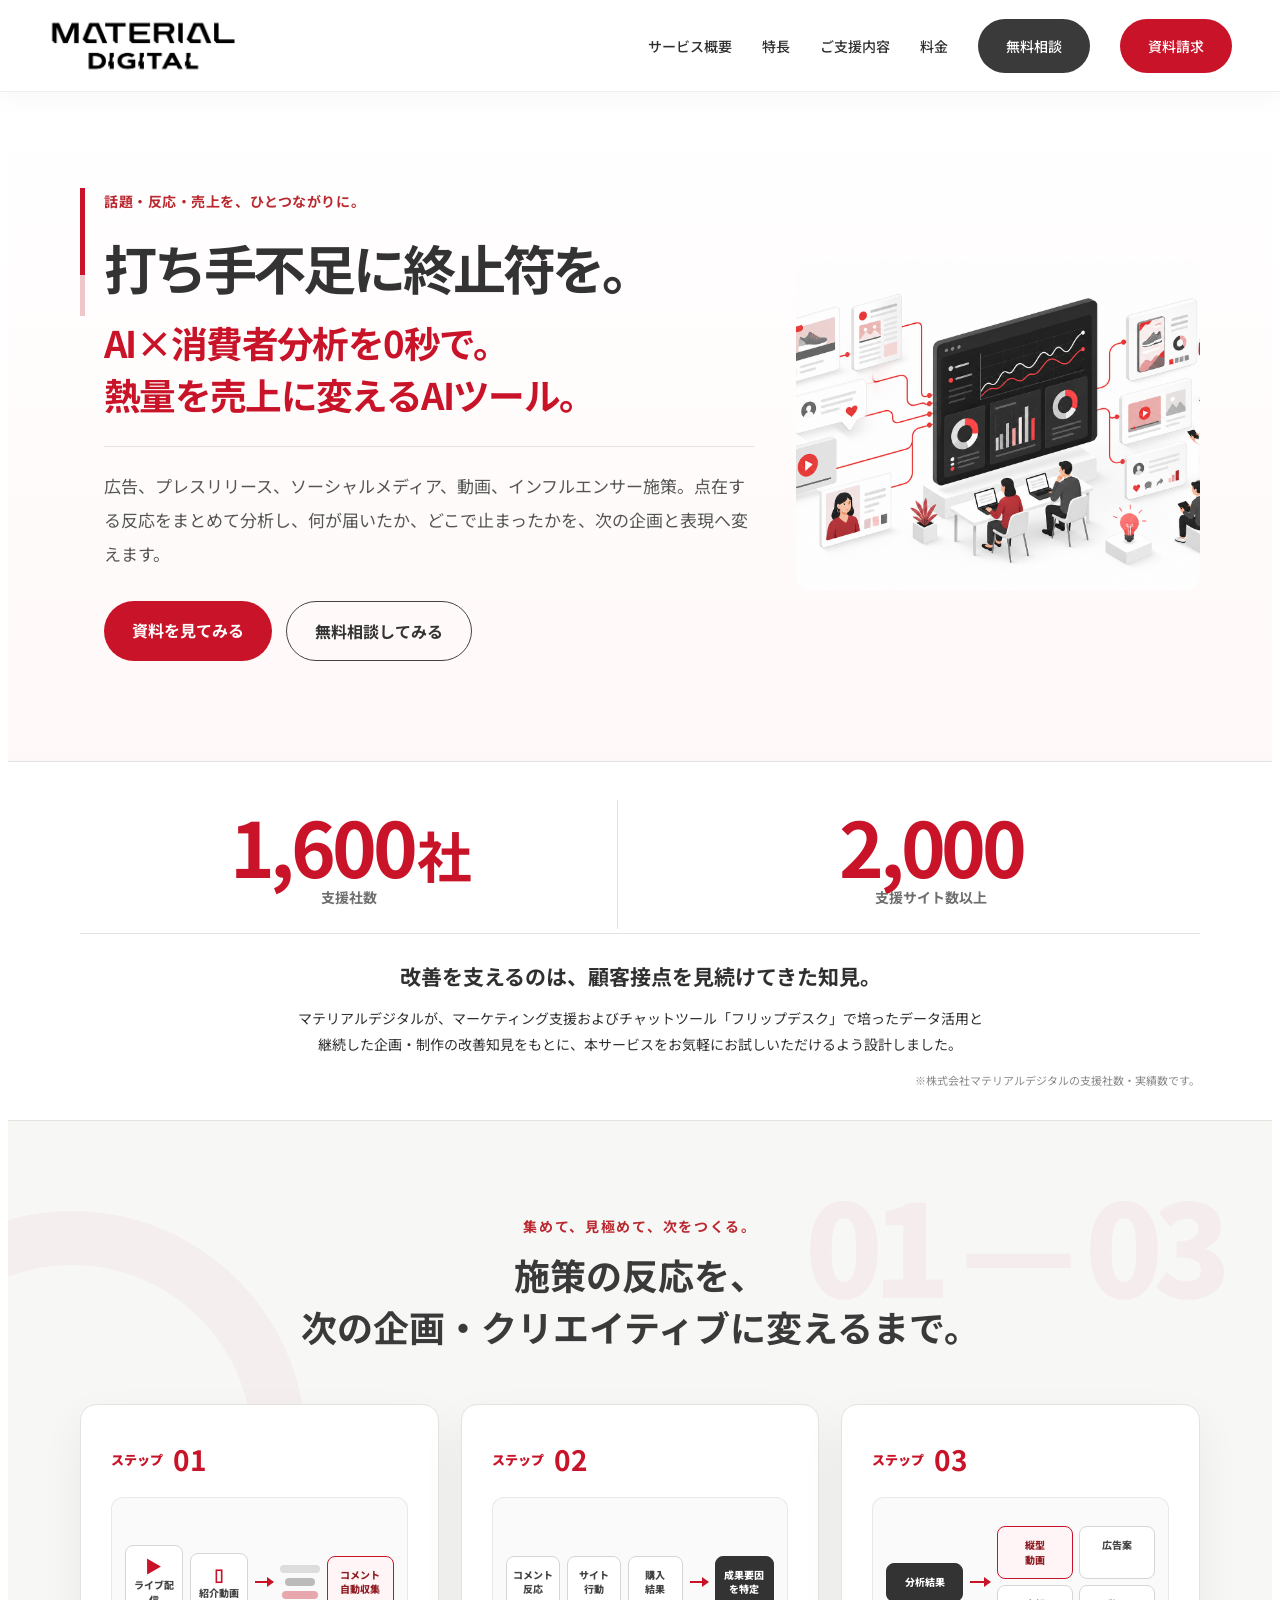
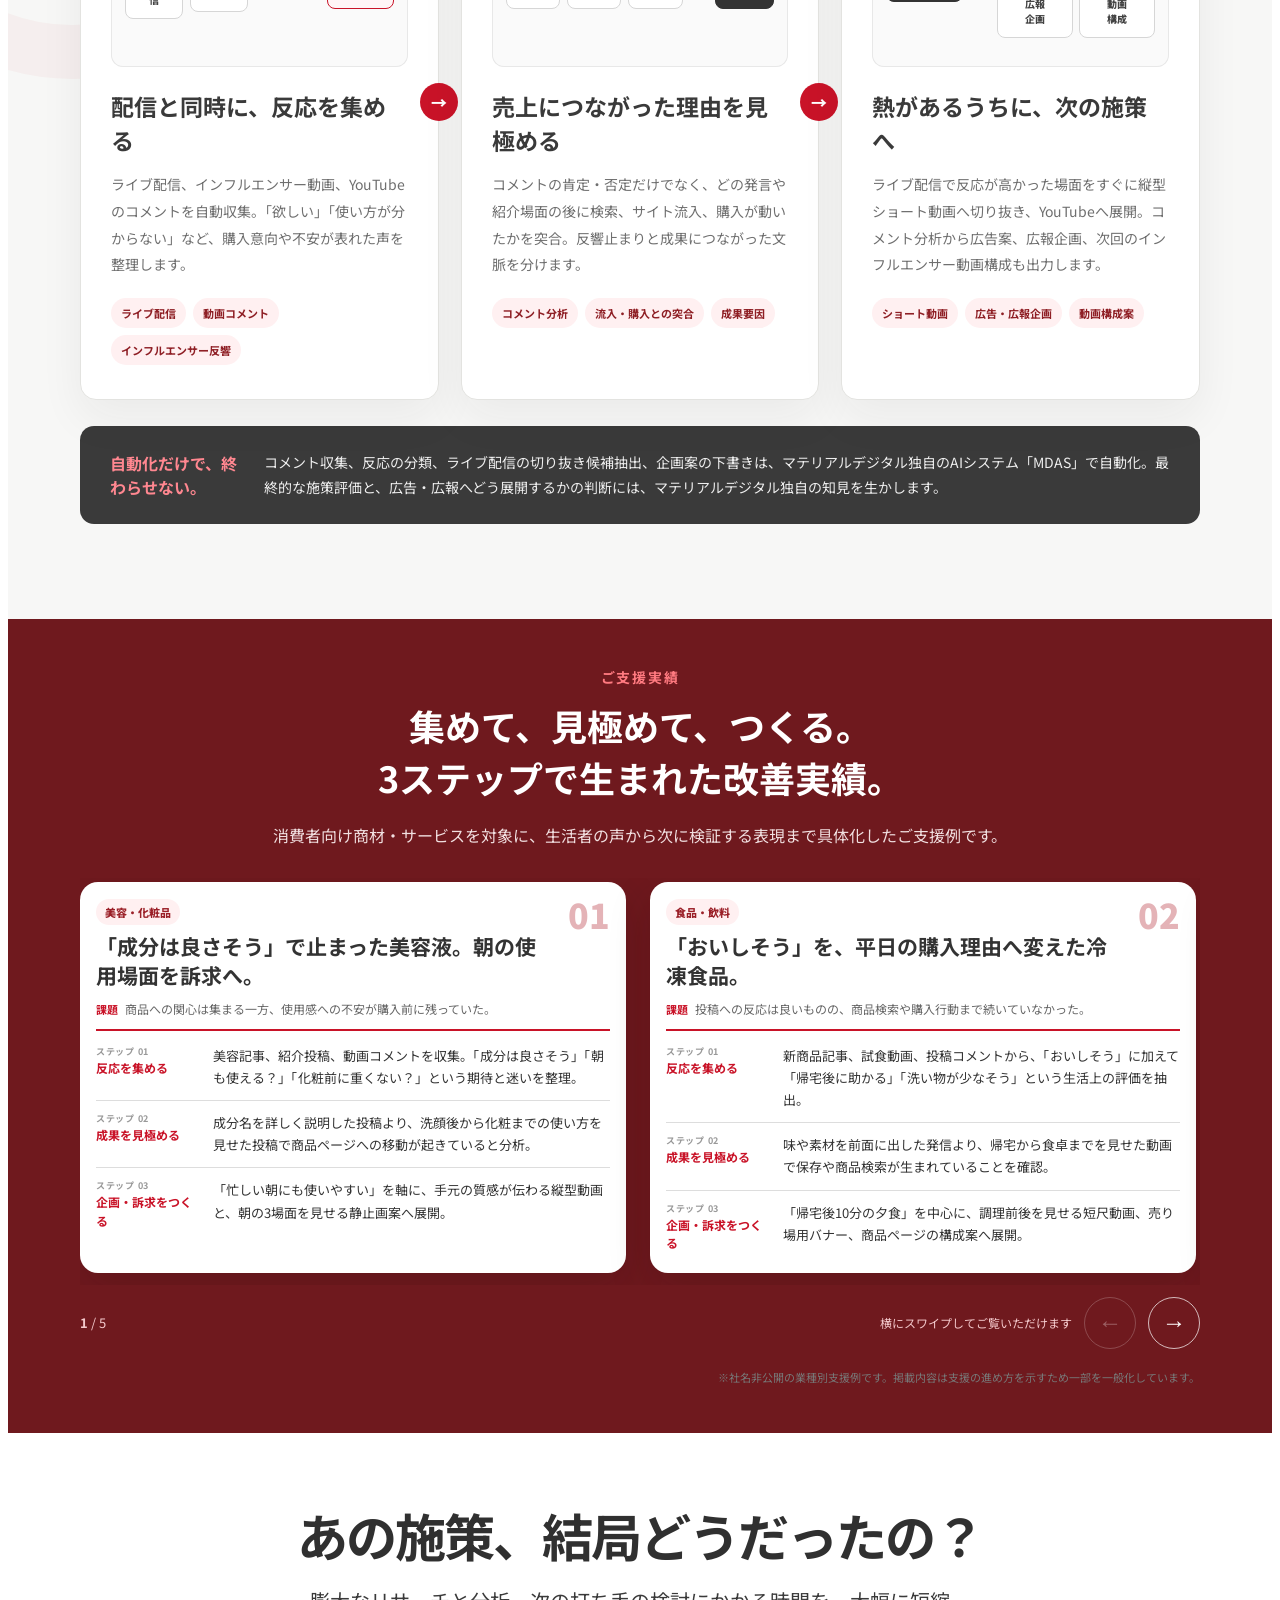
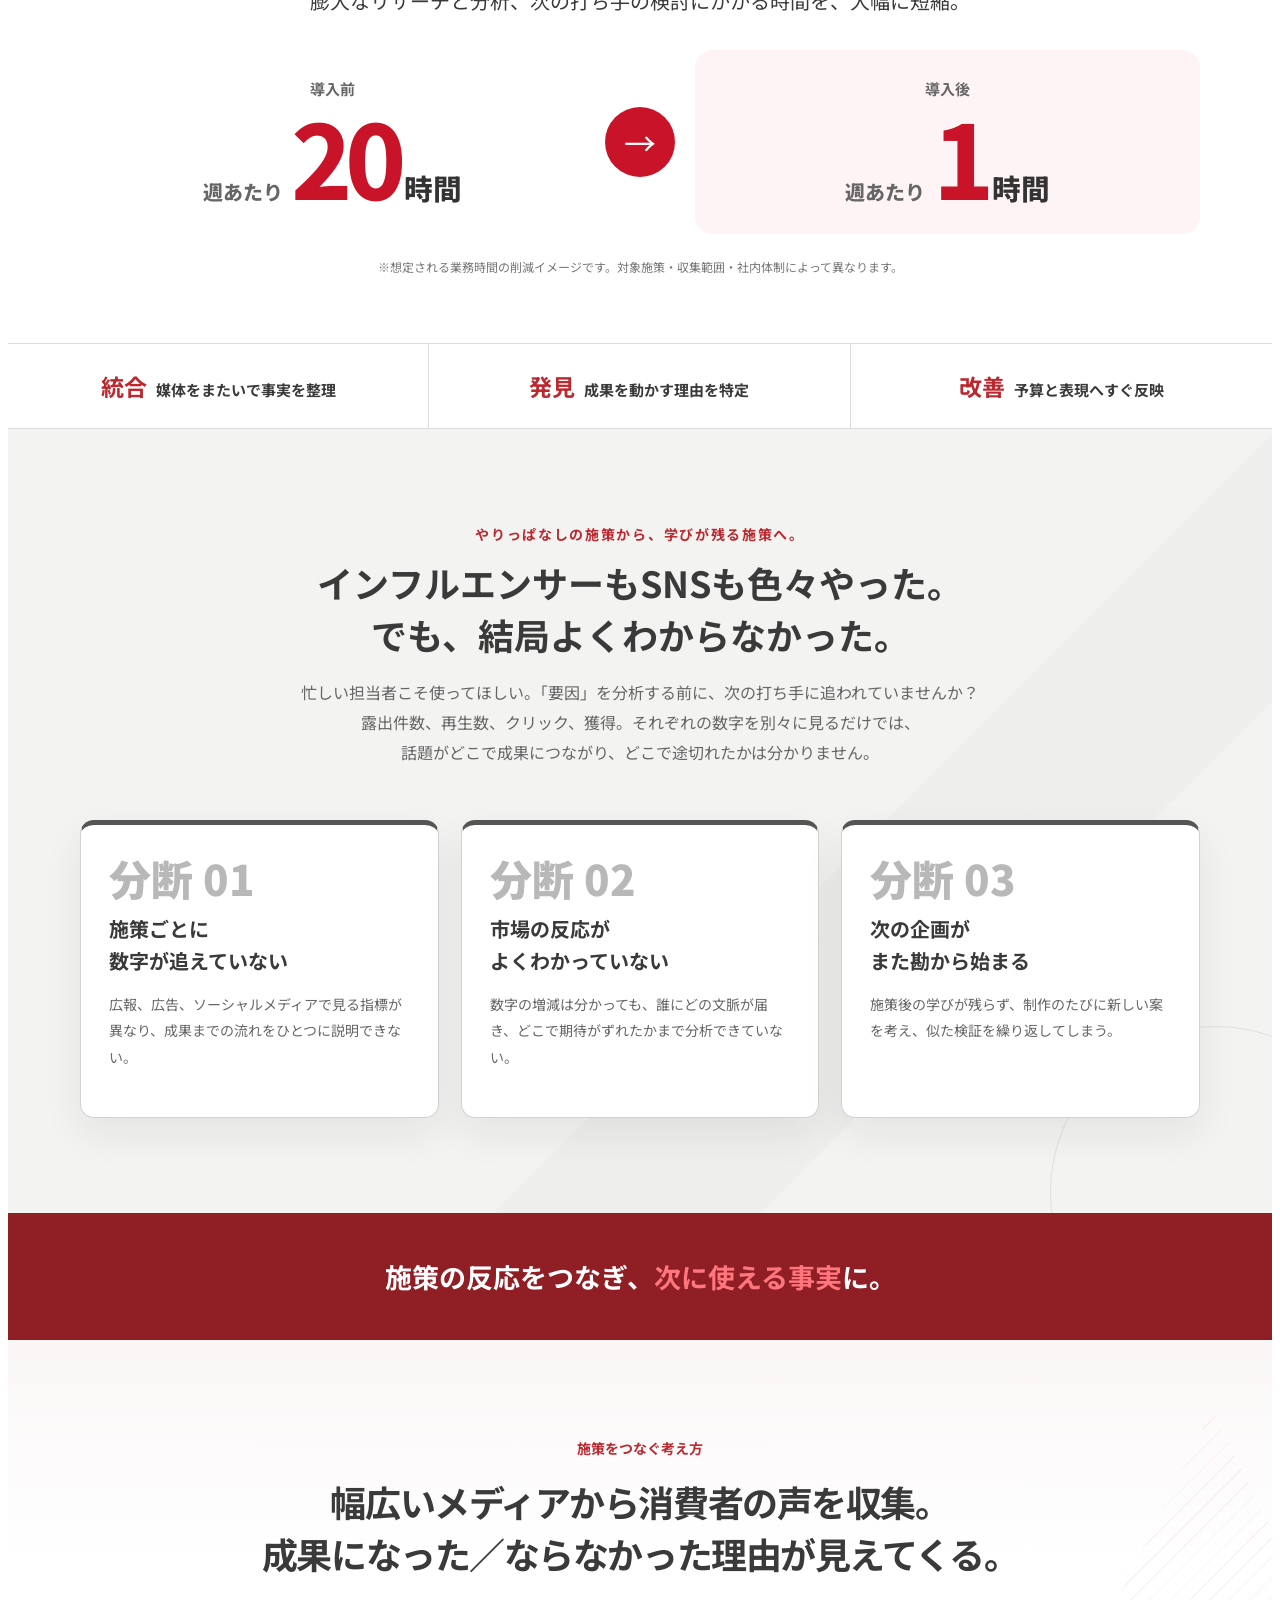
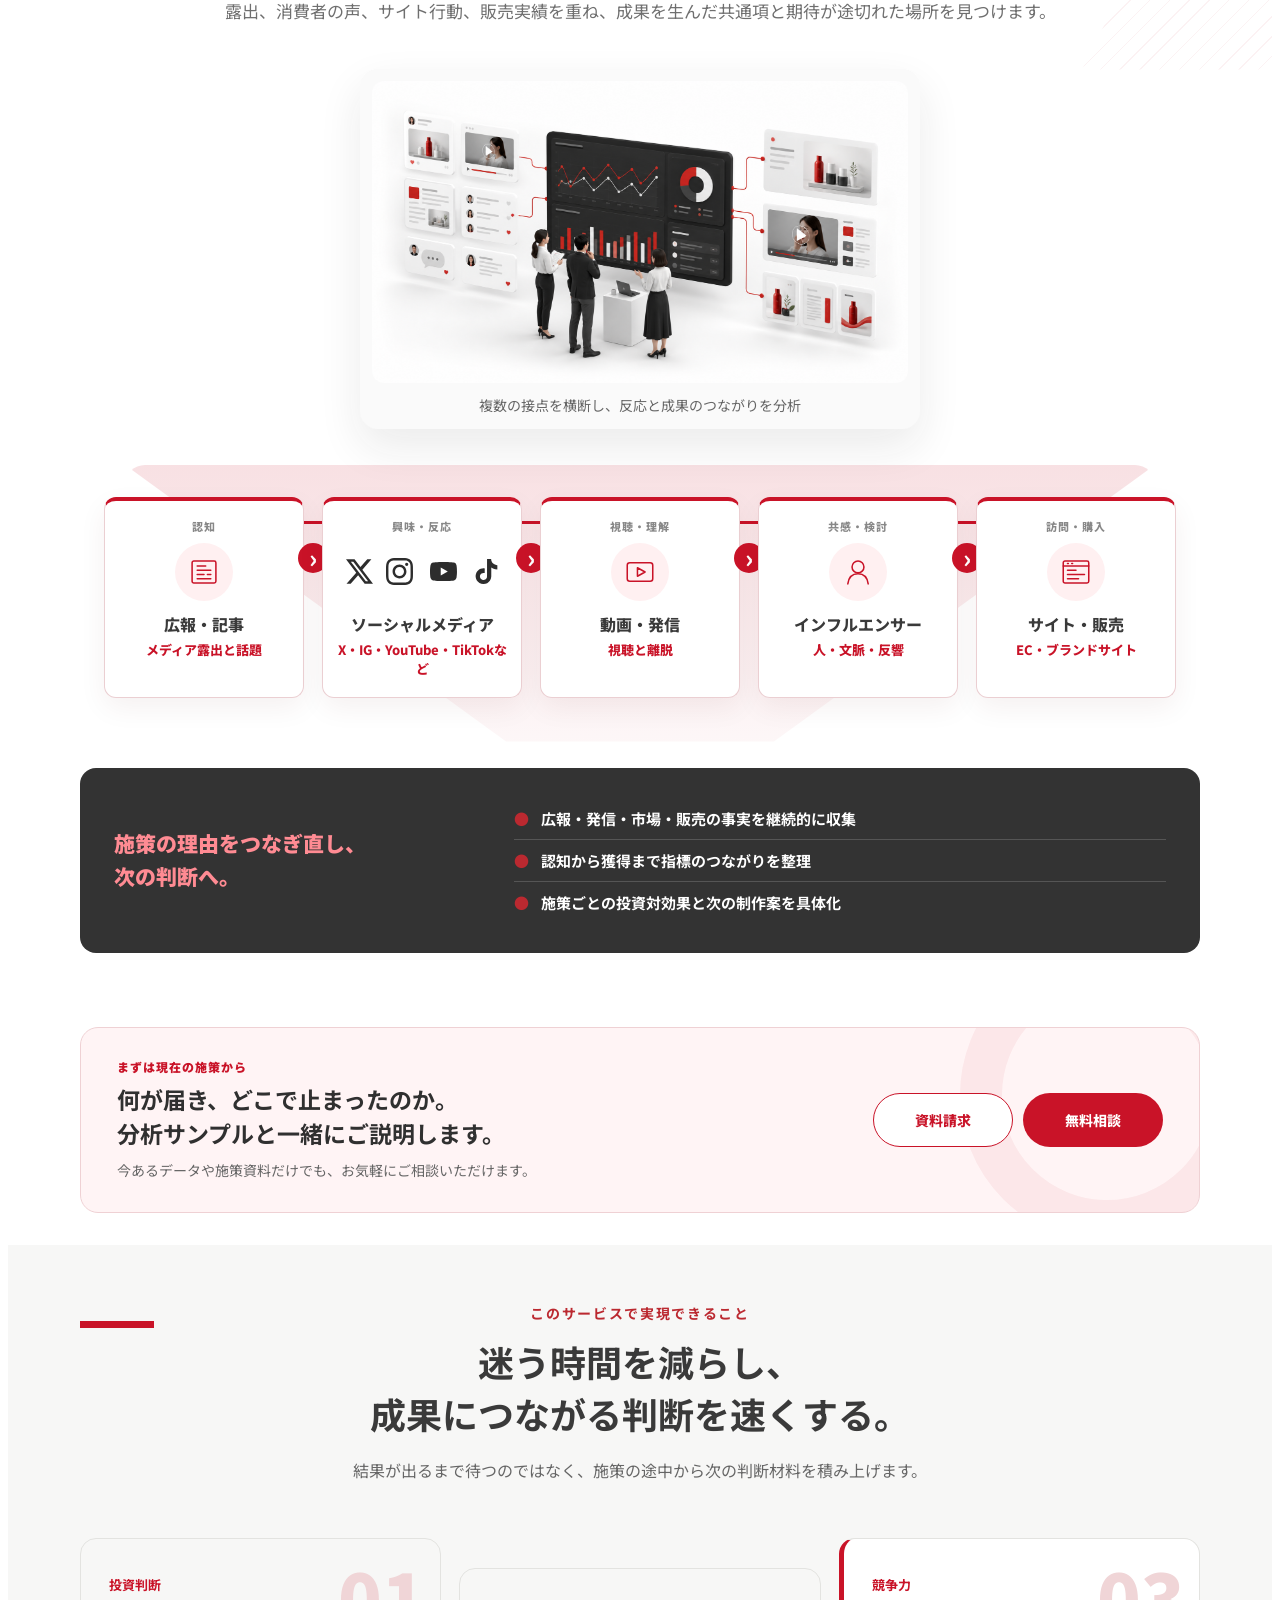
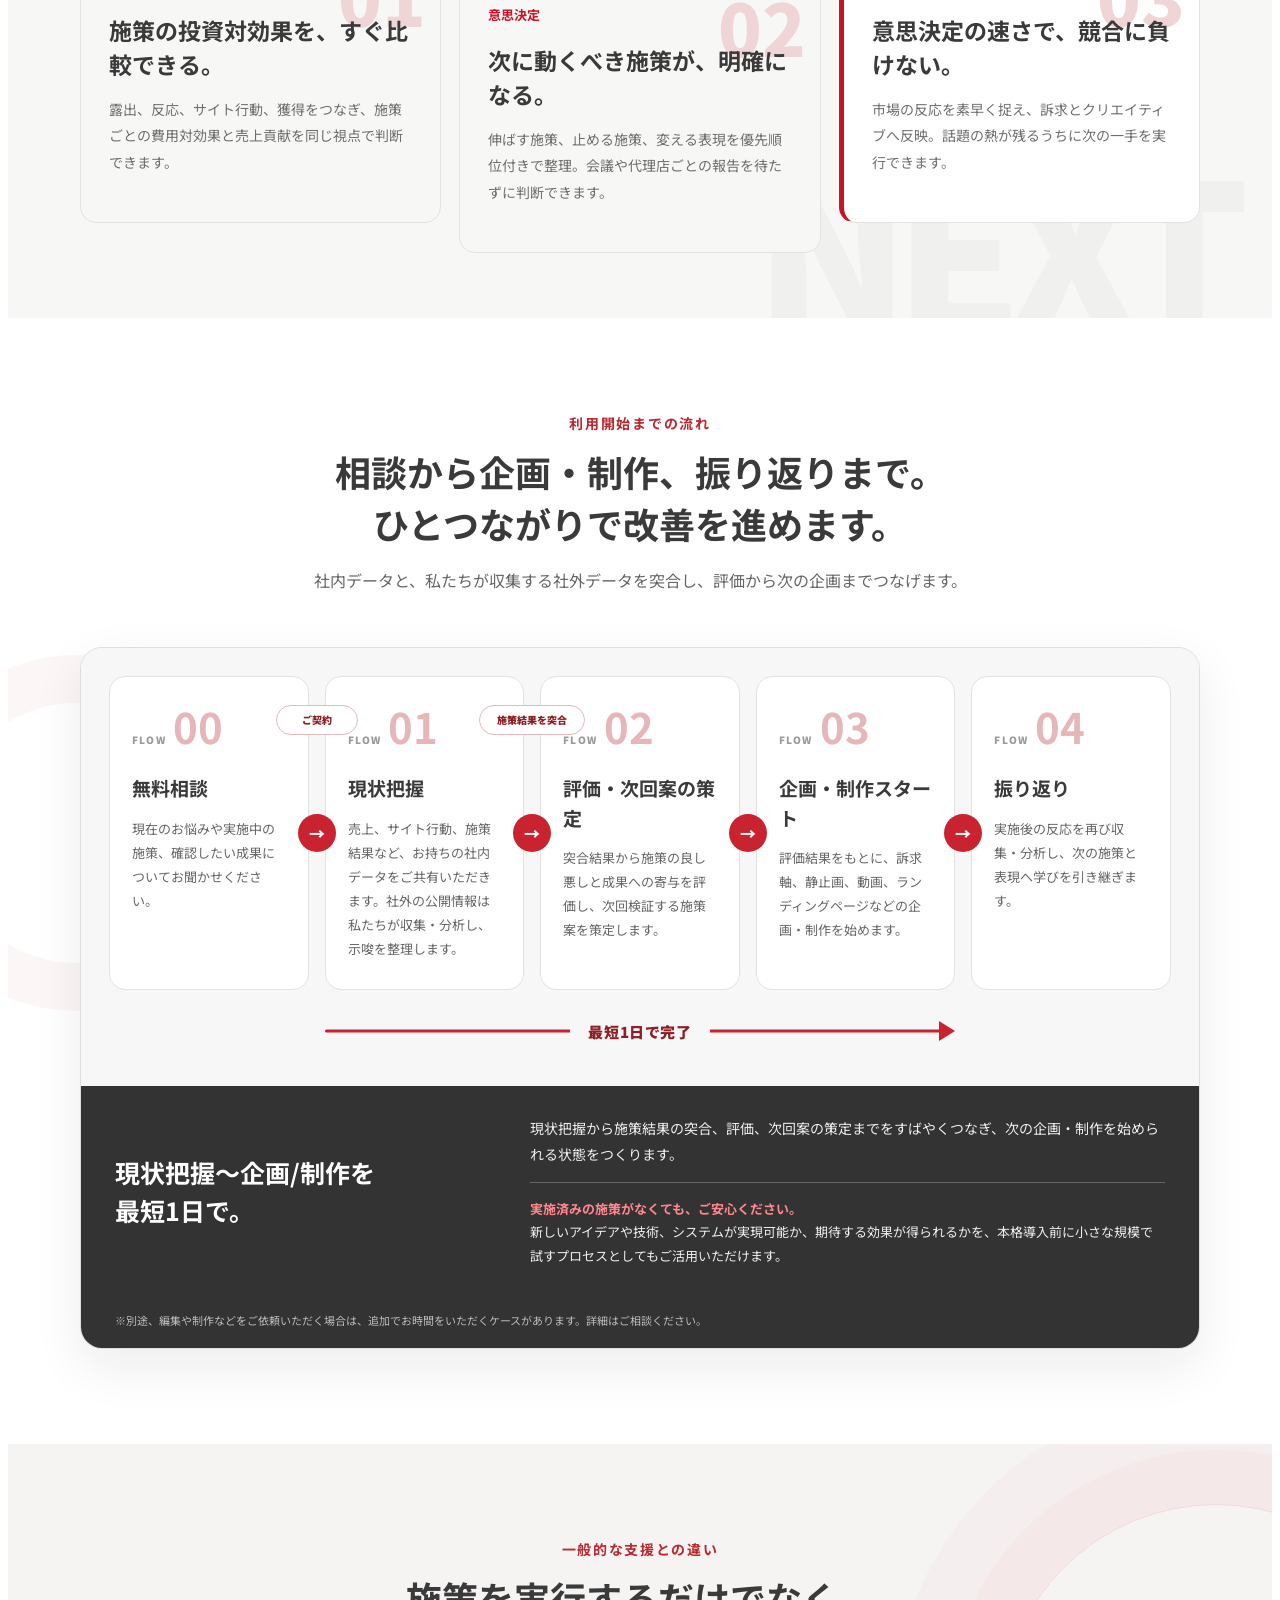
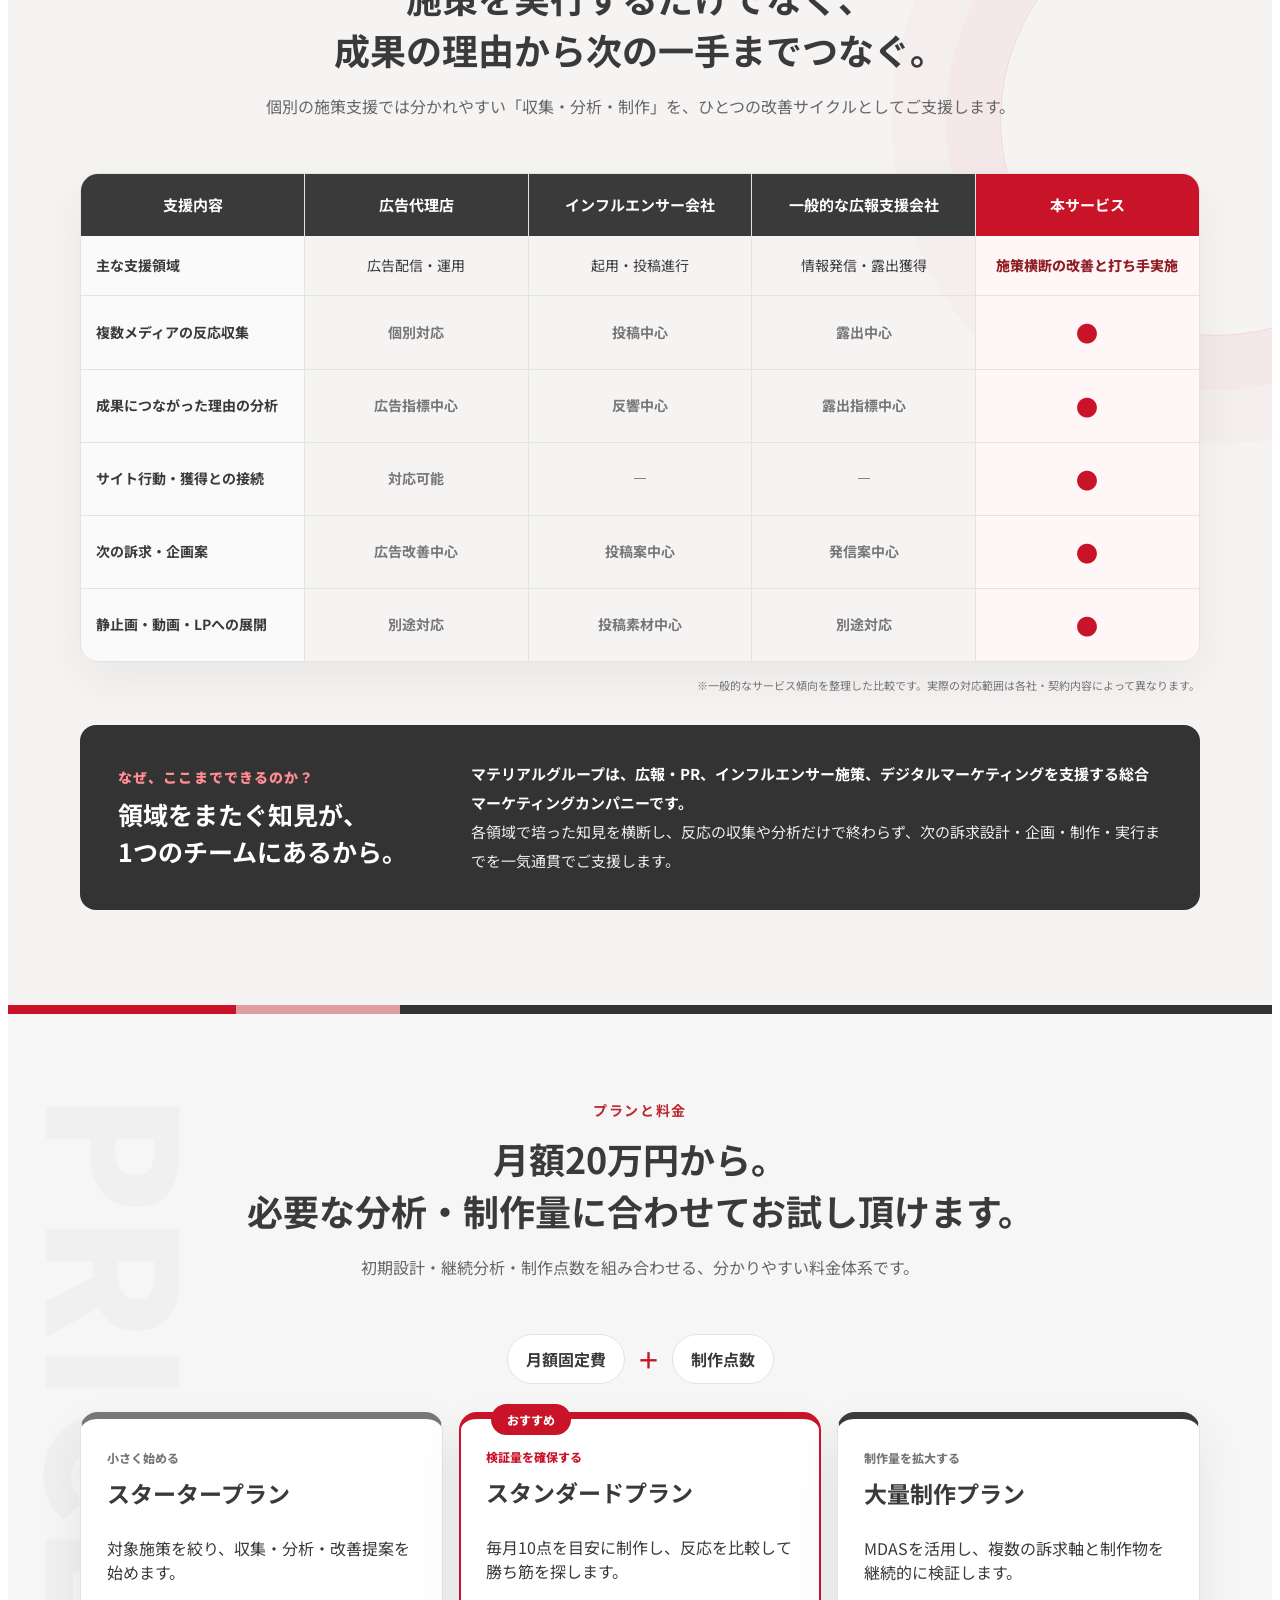
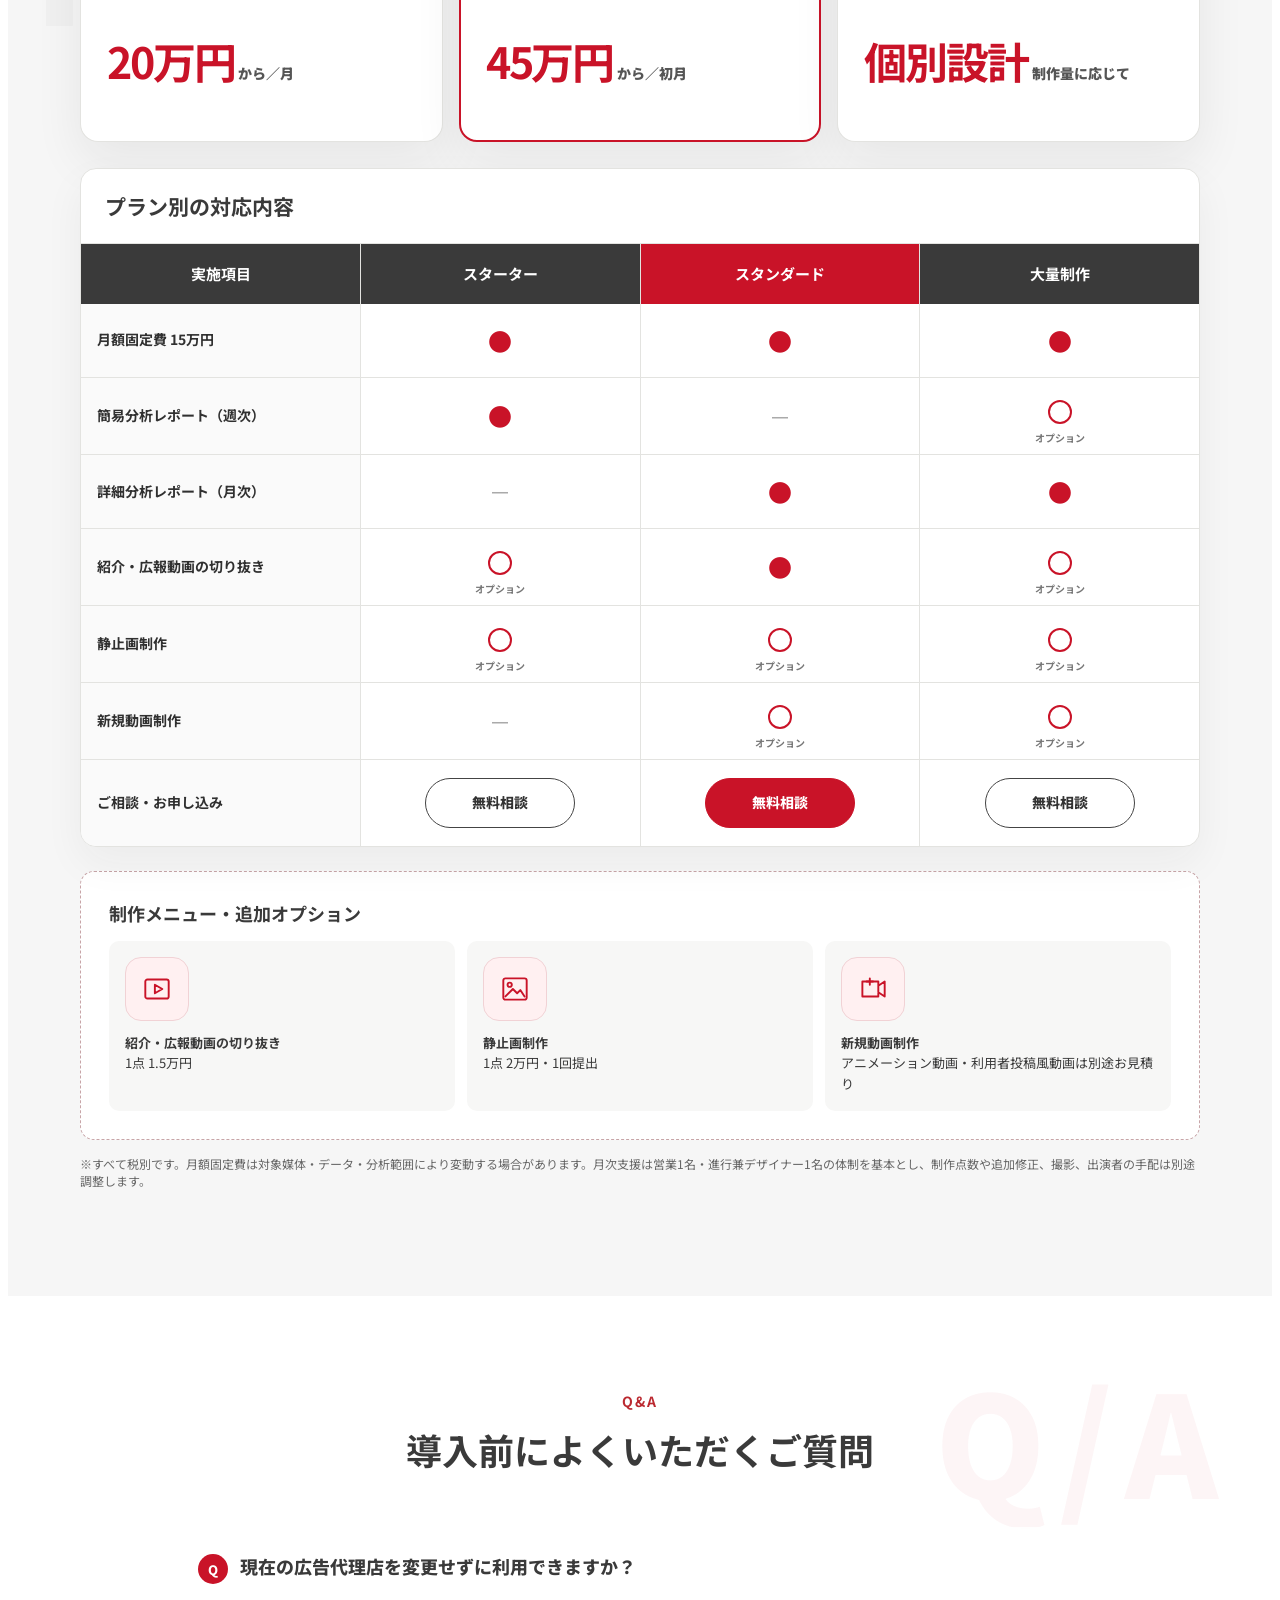
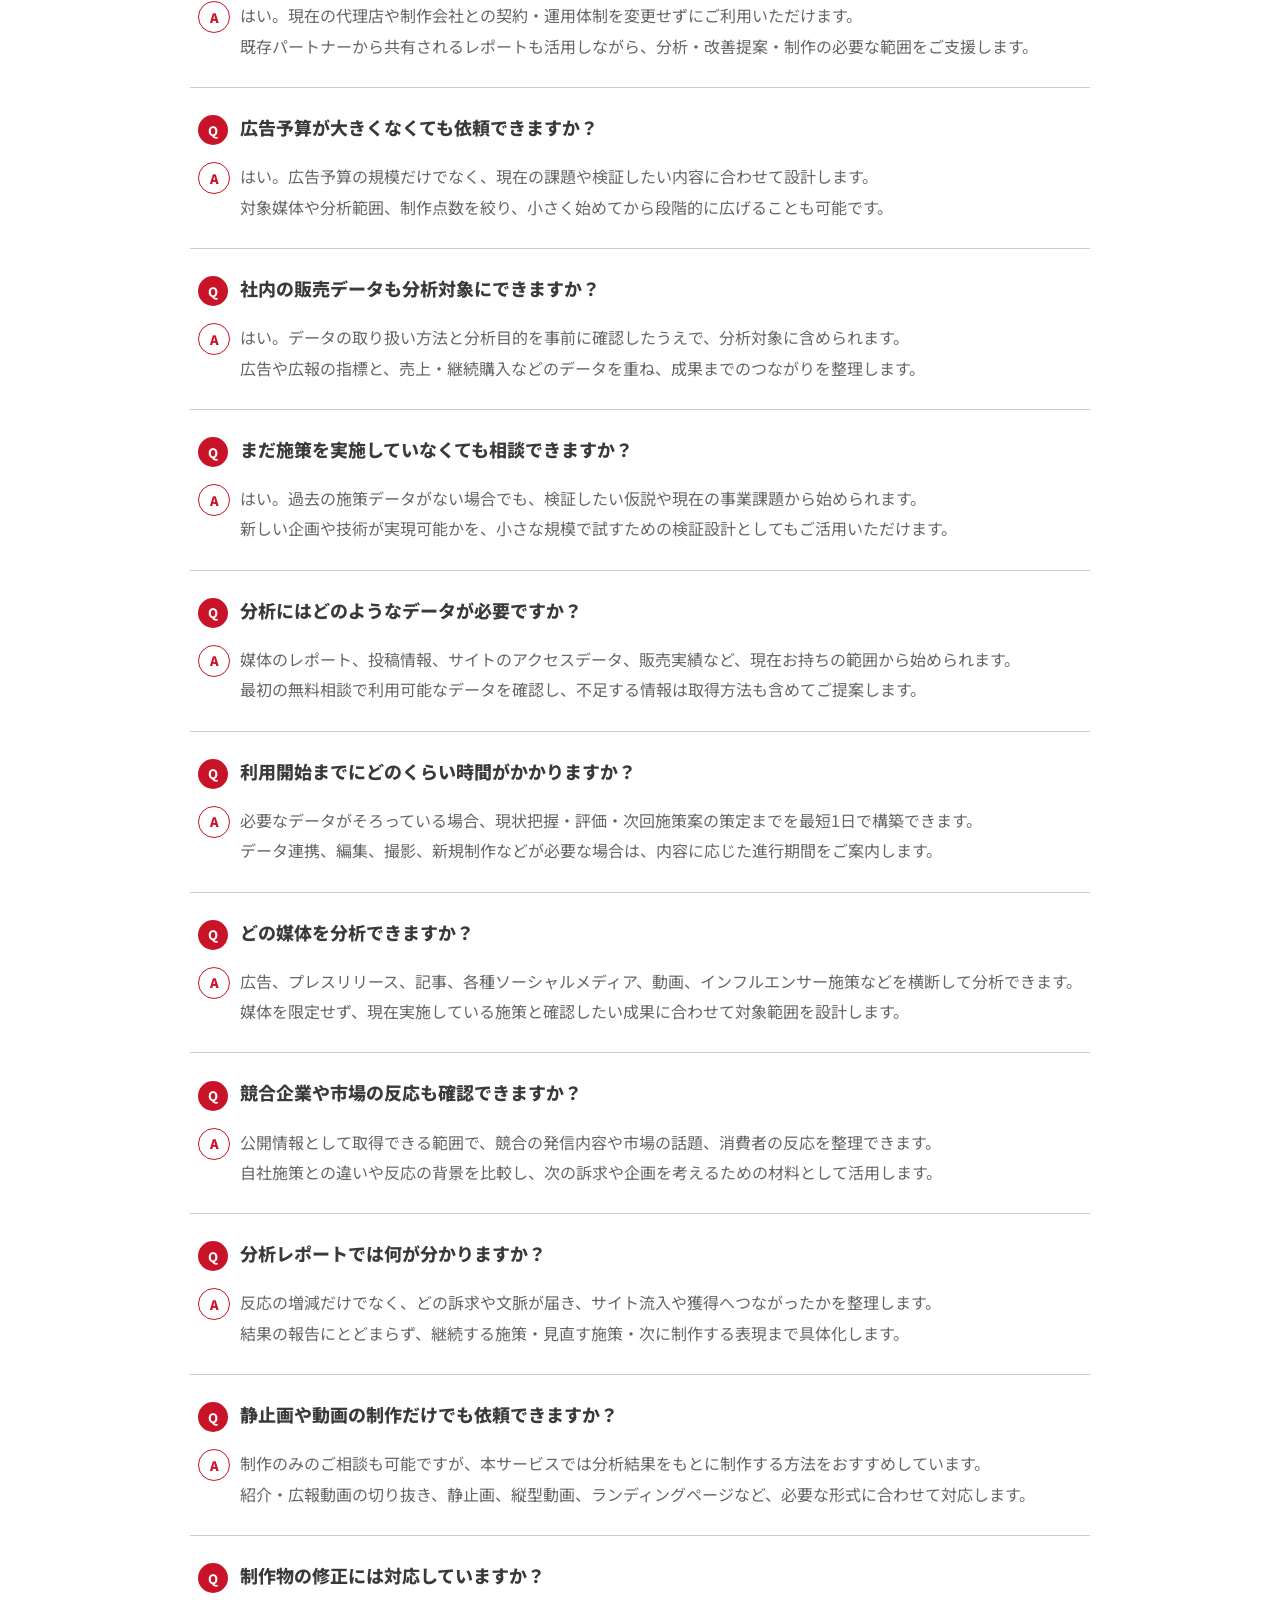
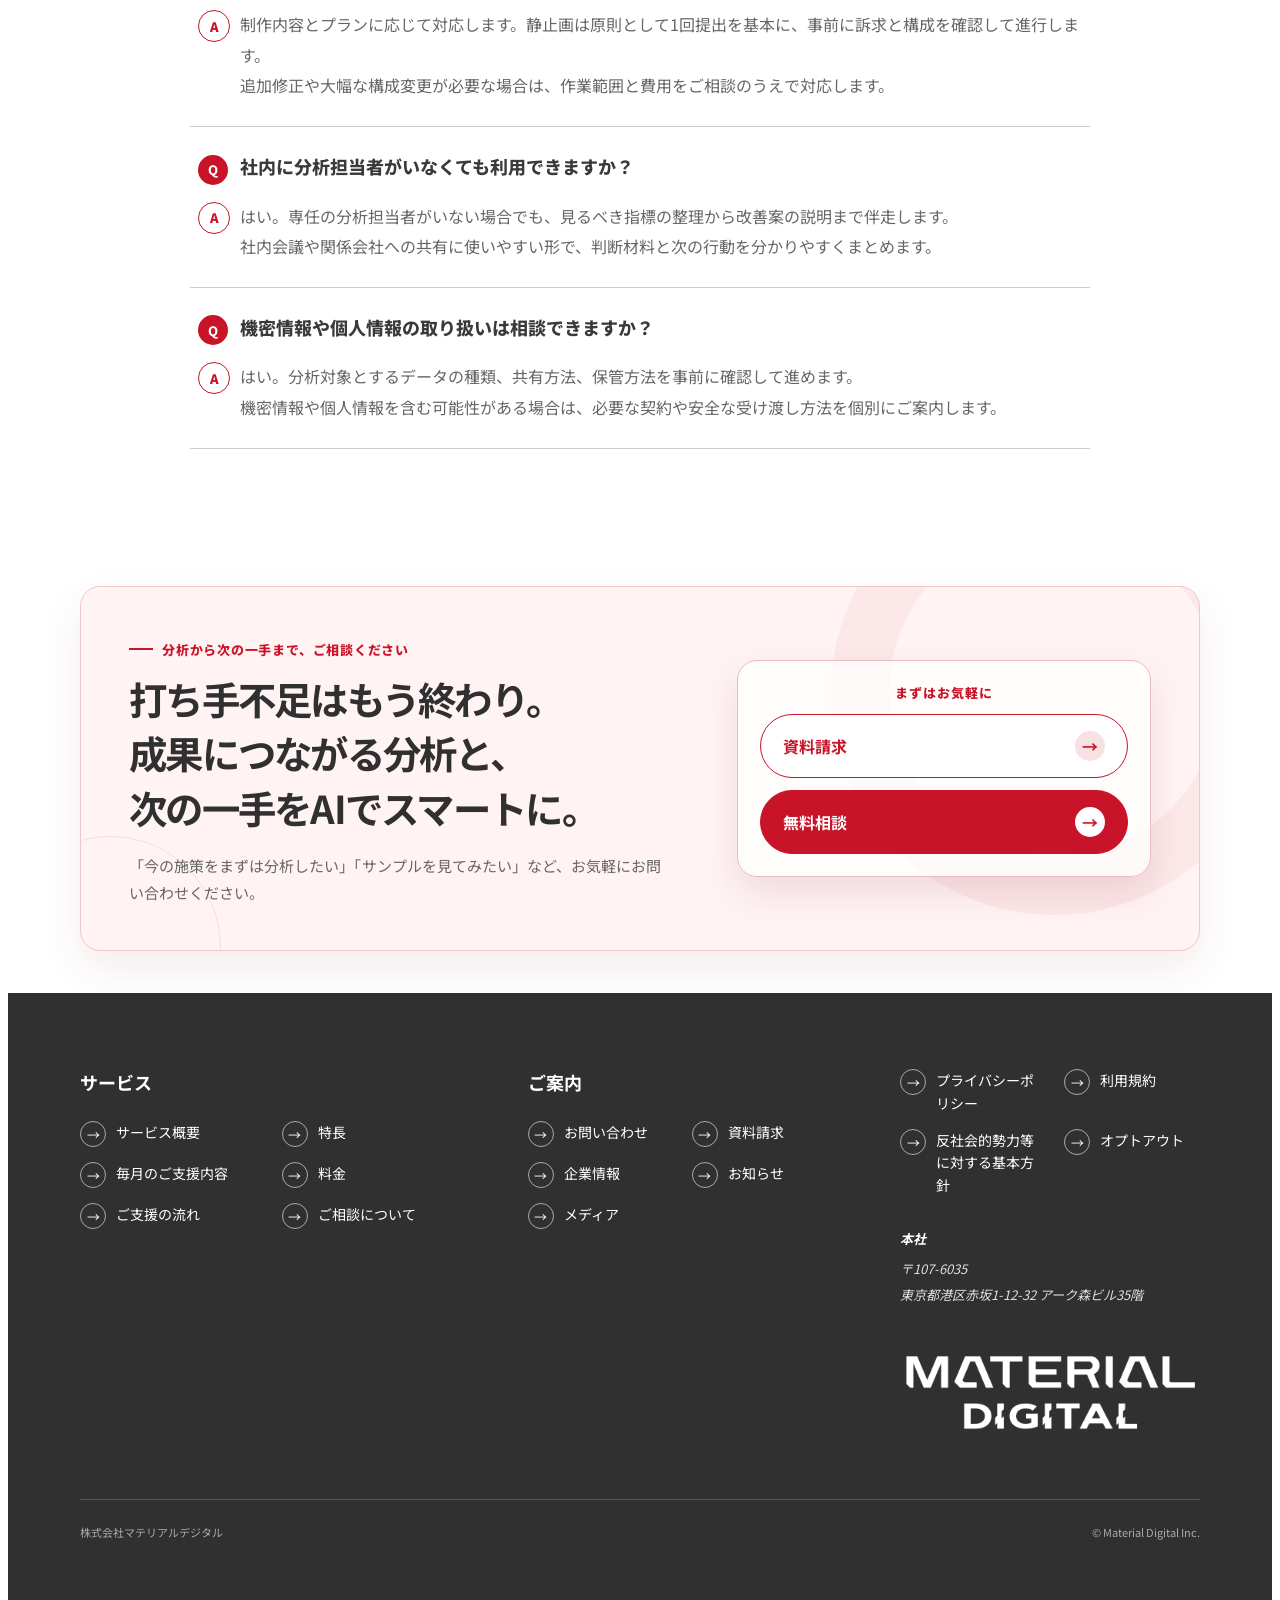
==== commit 99fad5e1: "Add visual rhythm and background accents" ====
--- a/index.html
+++ b/index.html
@@ -131,6 +131,32 @@
 @media(prefers-reduced-motion:reduce){#mdj .swipe-guide::before{animation:none}}
 #mdj .final{padding:42px 0;background:#fff;color:var(--文字)}#mdj .final::before,#mdj .final::after{display:none}#mdj .final-grid{position:relative;isolation:isolate;grid-template-columns:1.15fr .85fr;gap:48px;padding:44px 48px;overflow:hidden;border:1px solid #efc9cd;border-radius:20px;background:#fff3f4;box-shadow:0 18px 42px rgba(118,15,25,.08)}#mdj .final-grid::before{content:"";position:absolute;z-index:-1;right:-78px;top:-118px;width:330px;height:330px;border:58px solid rgba(201,19,40,.055);border-radius:50%}#mdj .final-grid::after{content:"";position:absolute;z-index:-1;left:-82px;bottom:-108px;width:220px;height:220px;border:1px solid rgba(201,19,40,.1);border-radius:50%}#mdj .final-kicker{color:var(--赤)}#mdj .final-kicker::before{background:var(--赤)}#mdj .final h2{color:var(--文字);font-size:clamp(32px,3vw,44px)}#mdj .final-copy>p:last-child{color:#666}#mdj .final-actions{border-color:#e8bcc1;background:rgba(255,255,255,.74);box-shadow:0 16px 36px rgba(108,13,23,.1);backdrop-filter:none}#mdj .final-actions::before{color:var(--赤)}#mdj .final-actions a{border:1px solid var(--赤);background:#fff;color:var(--赤)}#mdj .final-actions a:last-child{border-color:var(--赤);background:var(--赤);color:#fff}#mdj .final-actions a::after{background:#f8e1e3;color:var(--赤)}#mdj .final-actions a:last-child::after{background:#fff;color:var(--赤)}#mdj .final-actions a:hover{border-color:var(--濃赤);background:#fff;color:var(--濃赤)}#mdj .final-actions a:last-child:hover{border-color:var(--濃赤);background:var(--濃赤);color:#fff}
 @media(max-width:767px){#mdj .final{padding:26px 0}#mdj .final-grid{grid-template-columns:1fr;gap:24px;padding:30px 22px;border-radius:16px}#mdj .final-grid::before{right:-128px;top:-130px}#mdj .final h2{font-size:28px;line-height:1.5}#mdj .final-actions{padding:14px;background:rgba(255,255,255,.78)}}
+/* セクションごとの背景リズム */
+#mdj .step-system,#mdj .pain,#mdj .future,#mdj .start-flow,#mdj .service-compare,#mdj .price,#mdj .faq{position:relative;isolation:isolate;overflow:hidden}
+#mdj .step-system::before{content:"";position:absolute;z-index:-1;left:-170px;top:90px;width:360px;height:360px;border:54px solid rgba(201,19,40,.035);border-radius:50%}
+#mdj .step-system::after{content:"01 — 03";position:absolute;z-index:-1;right:4vw;top:58px;color:rgba(201,19,40,.045);font-size:clamp(76px,10vw,150px);font-weight:900;letter-spacing:-.08em;line-height:1}
+#mdj .pain{background:#f3f3f2}
+#mdj .pain::before{content:"";position:absolute;z-index:-1;inset:0;background:linear-gradient(135deg,transparent 0 62%,rgba(48,48,48,.025) 62% 75%,transparent 75%)}
+#mdj .pain::after{content:"";position:absolute;z-index:-1;right:-110px;bottom:-145px;width:330px;height:330px;border:1px solid rgba(48,48,48,.1);border-radius:50%}
+#mdj #service{position:relative;isolation:isolate;overflow:hidden;background:#fff}
+#mdj #service::before{content:"";position:absolute;z-index:-1;left:0;right:0;top:0;height:220px;background:linear-gradient(180deg,#faf6f6 0%,rgba(250,246,246,0) 100%)}
+#mdj #service::after{content:"";position:absolute;z-index:-1;right:-70px;top:70px;width:260px;height:260px;background:repeating-linear-gradient(135deg,rgba(201,19,40,.055) 0 1px,transparent 1px 14px);clip-path:polygon(50% 0,100% 100%,0 100%)}
+#mdj .future{background:#f7f7f6}
+#mdj .future::before{content:"";position:absolute;z-index:-1;left:max(24px,calc((100% - 1120px)/2));top:76px;width:74px;height:7px;background:var(--赤)}
+#mdj .future::after{content:"NEXT";position:absolute;z-index:-1;right:3vw;bottom:-30px;color:rgba(48,48,48,.035);font-size:clamp(110px,16vw,240px);font-weight:900;letter-spacing:-.08em;line-height:1}
+#mdj .start-flow{background:#fff}
+#mdj .start-flow::before{content:"";position:absolute;z-index:-1;left:-110px;top:30%;width:260px;height:260px;border:48px solid rgba(201,19,40,.035);border-radius:50%}
+#mdj .service-compare{background:#f6f3f3}
+#mdj .service-compare::before{content:"";position:absolute;z-index:-1;right:-160px;top:60px;width:430px;height:430px;border:1px solid rgba(201,19,40,.12);border-radius:50%;box-shadow:0 0 0 54px rgba(201,19,40,.025),0 0 0 108px rgba(201,19,40,.018)}
+#mdj .price::before{content:"";position:absolute;z-index:-1;left:0;top:0;width:100%;height:9px;background:linear-gradient(90deg,var(--赤) 0 18%,#df9da3 18% 31%,#333 31% 100%)}
+#mdj .price::after{content:"PRICE";position:absolute;z-index:-1;left:2vw;top:86px;color:rgba(48,48,48,.03);font-size:clamp(90px,14vw,210px);font-weight:900;line-height:1;writing-mode:vertical-rl}
+#mdj .faq{background:#fff}
+#mdj .faq::before{content:"Q / A";position:absolute;z-index:-1;right:5vw;top:72px;color:rgba(201,19,40,.045);font-size:clamp(80px,11vw,160px);font-weight:900;letter-spacing:-.07em;line-height:1}
+#mdj .faq details{position:relative;background:rgba(255,255,255,.88)}
+#mdj .pain-card,#mdj .future-card,#mdj .plan-card{transition:transform .3s ease,box-shadow .3s ease}
+@media(hover:hover){#mdj .pain-card:hover,#mdj .future-card:hover,#mdj .plan-card:hover{transform:translateY(-5px);box-shadow:0 20px 45px rgba(30,30,30,.1)}}
+@media(max-width:767px){#mdj .step-system::before{left:-190px;top:160px}#mdj .step-system::after{right:14px;top:42px;font-size:70px}#mdj .pain::after{right:-220px}#mdj #service::after{right:-160px;top:120px}#mdj .future::before{left:16px;top:46px;width:46px;height:5px}#mdj .future::after{right:-8px;bottom:8px;font-size:88px}#mdj .start-flow::before{left:-190px}#mdj .service-compare::before{right:-290px;top:110px}#mdj .price::before{height:6px}#mdj .price::after{display:none}#mdj .faq::before{right:10px;top:46px;font-size:70px}}
+@media(prefers-reduced-motion:reduce){#mdj .pain-card,#mdj .future-card,#mdj .plan-card{transition:none}}
 </style>
 </head>
 <body>
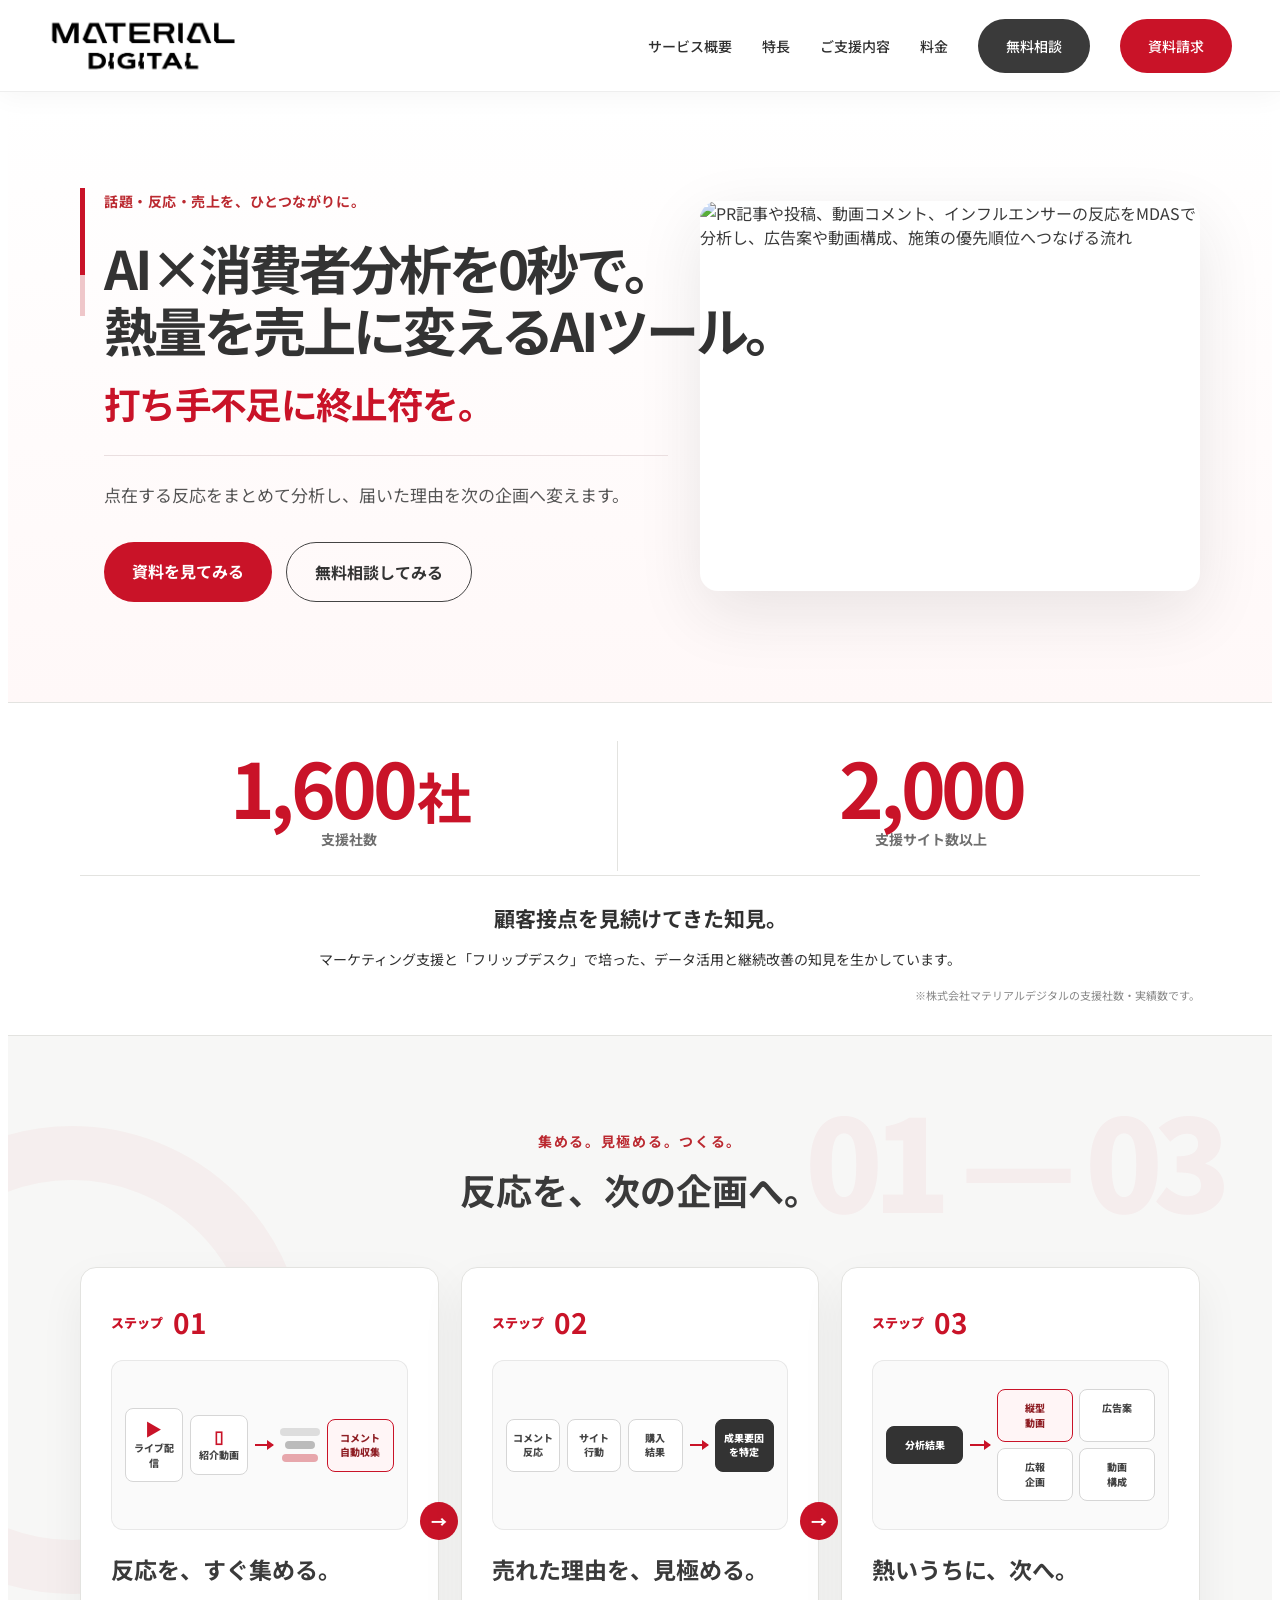
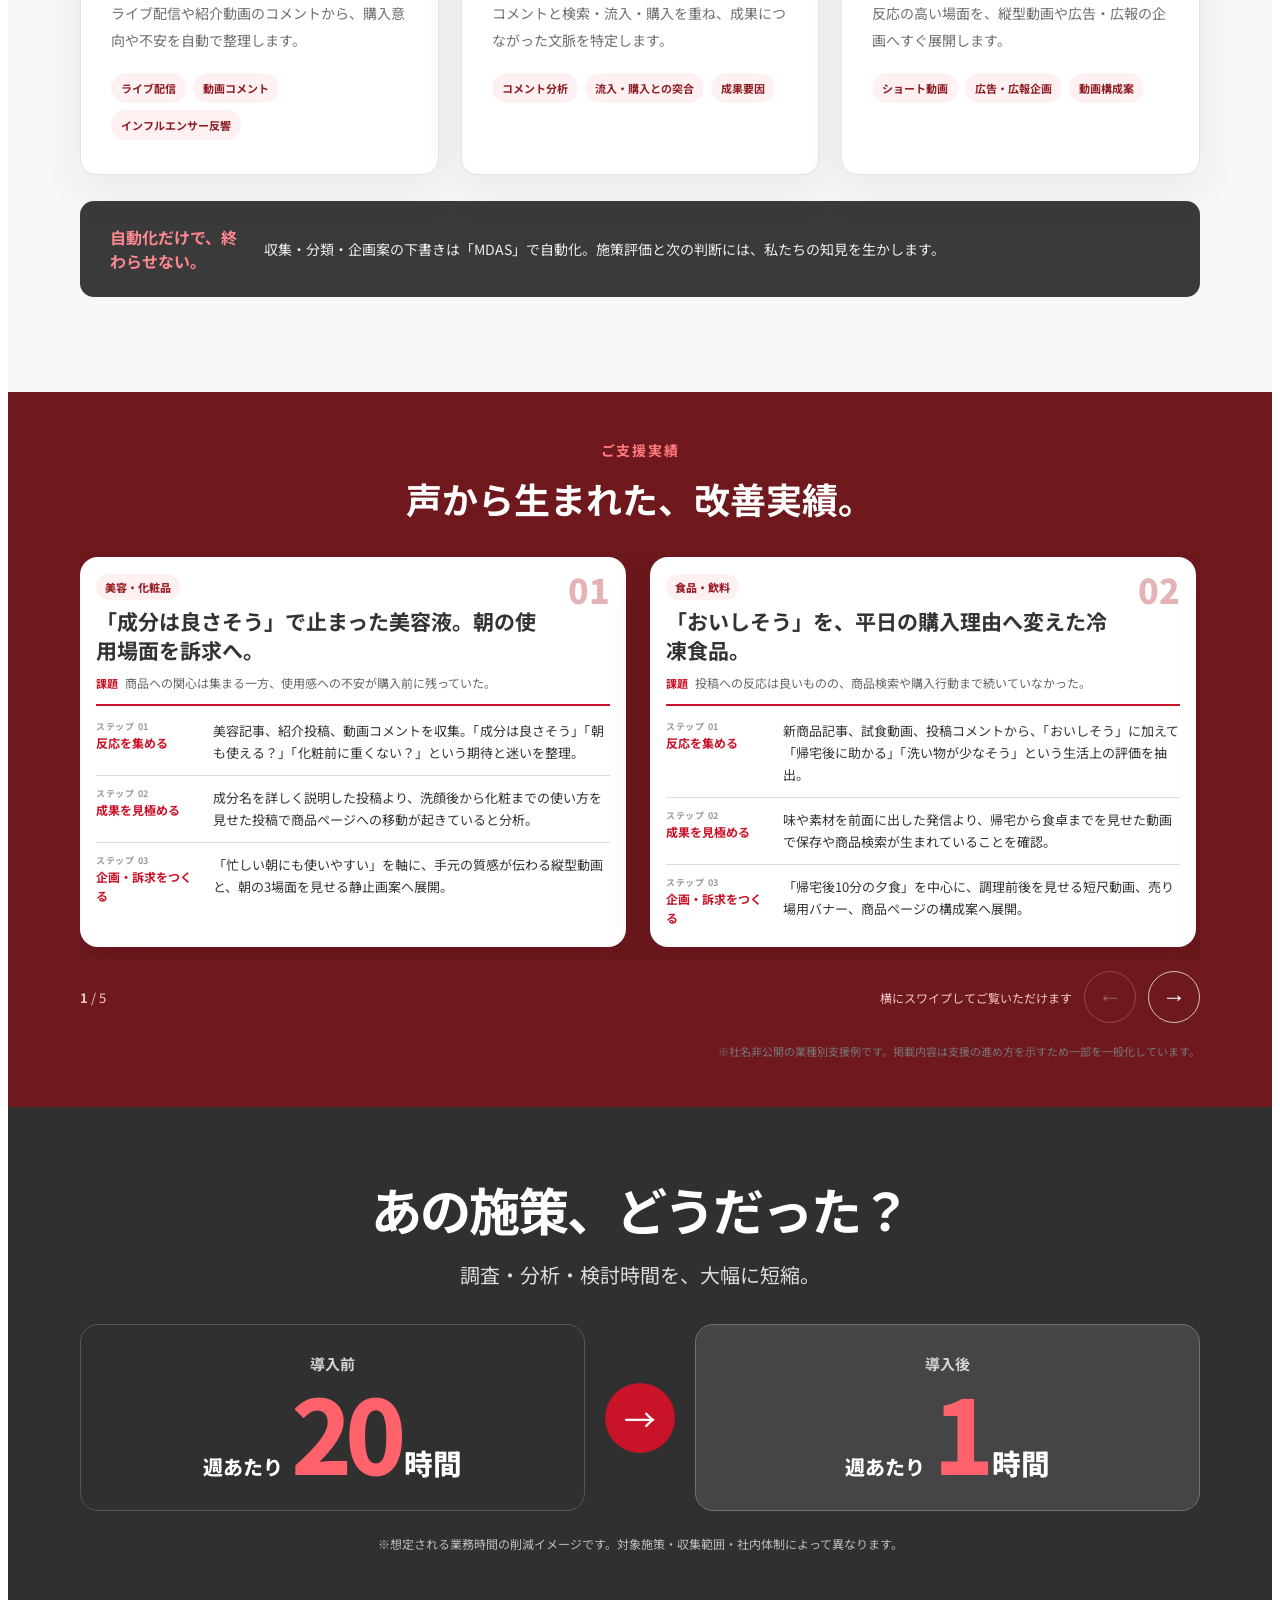
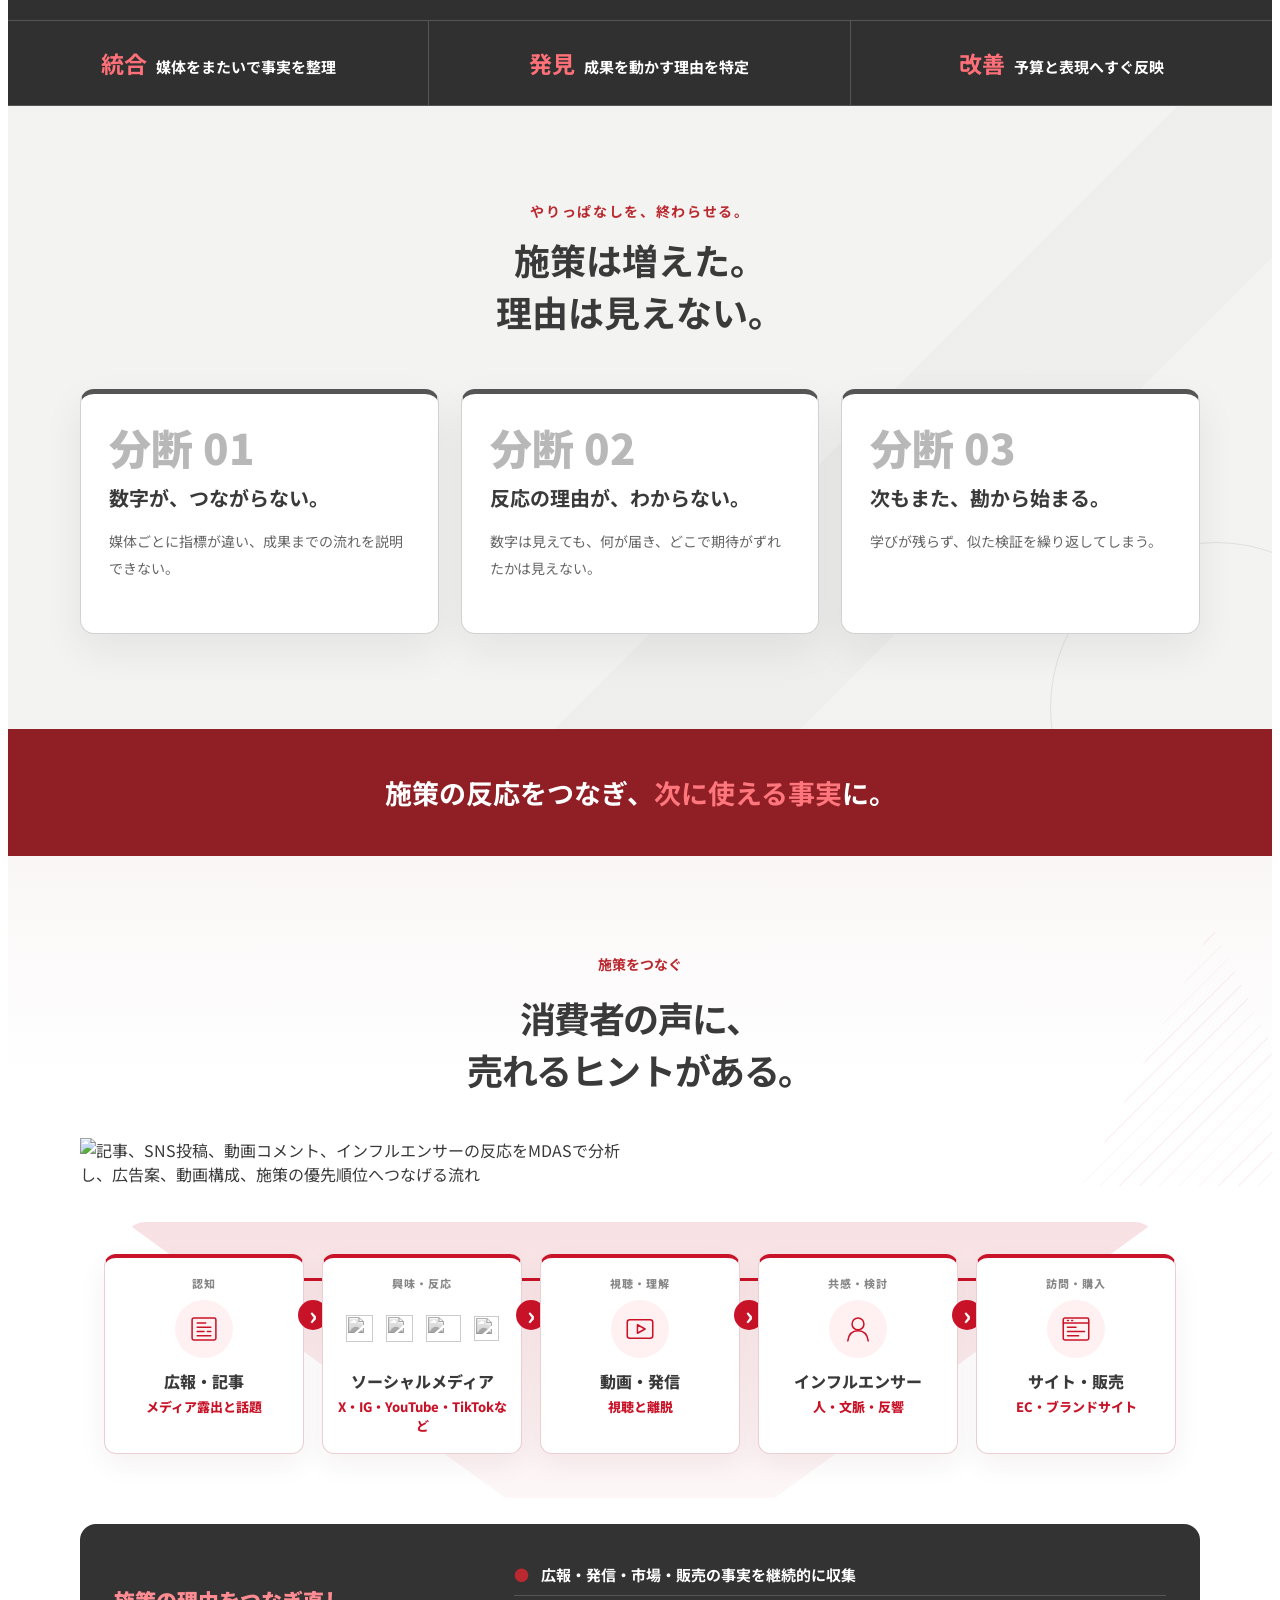
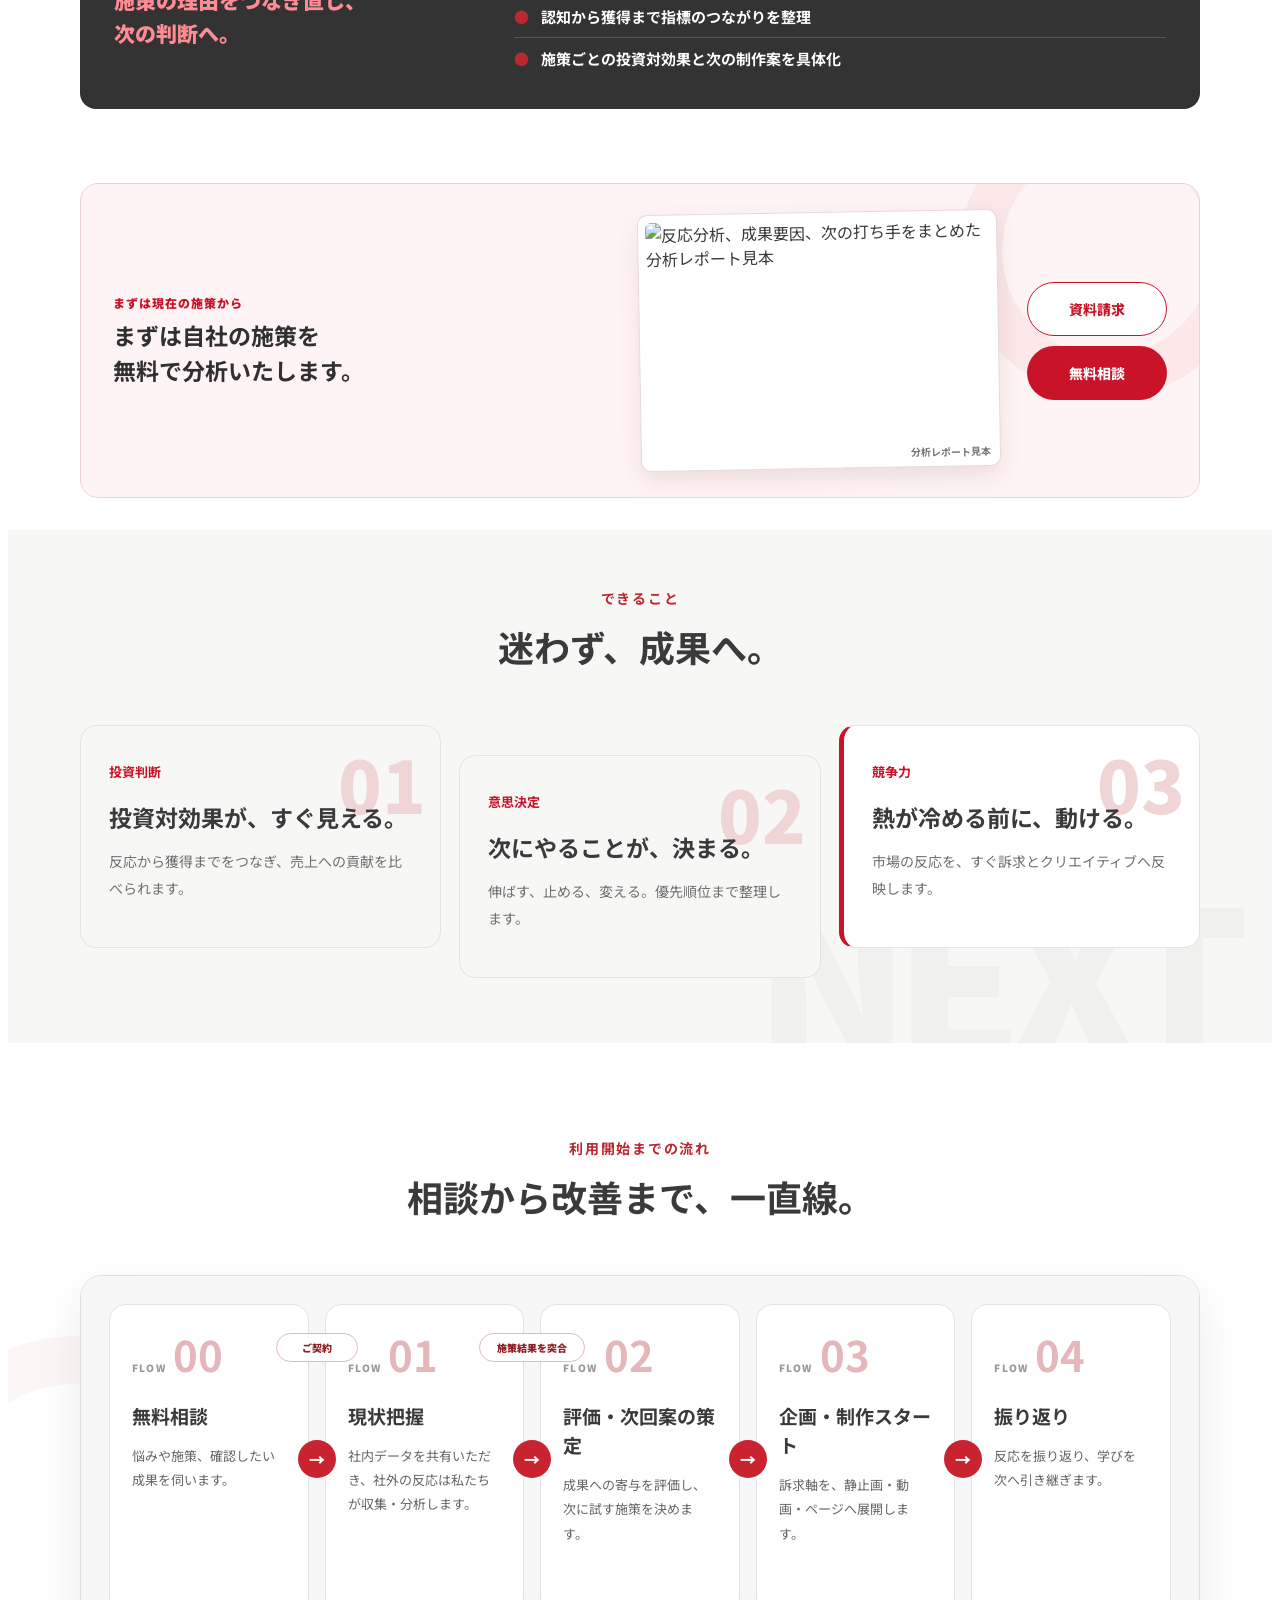
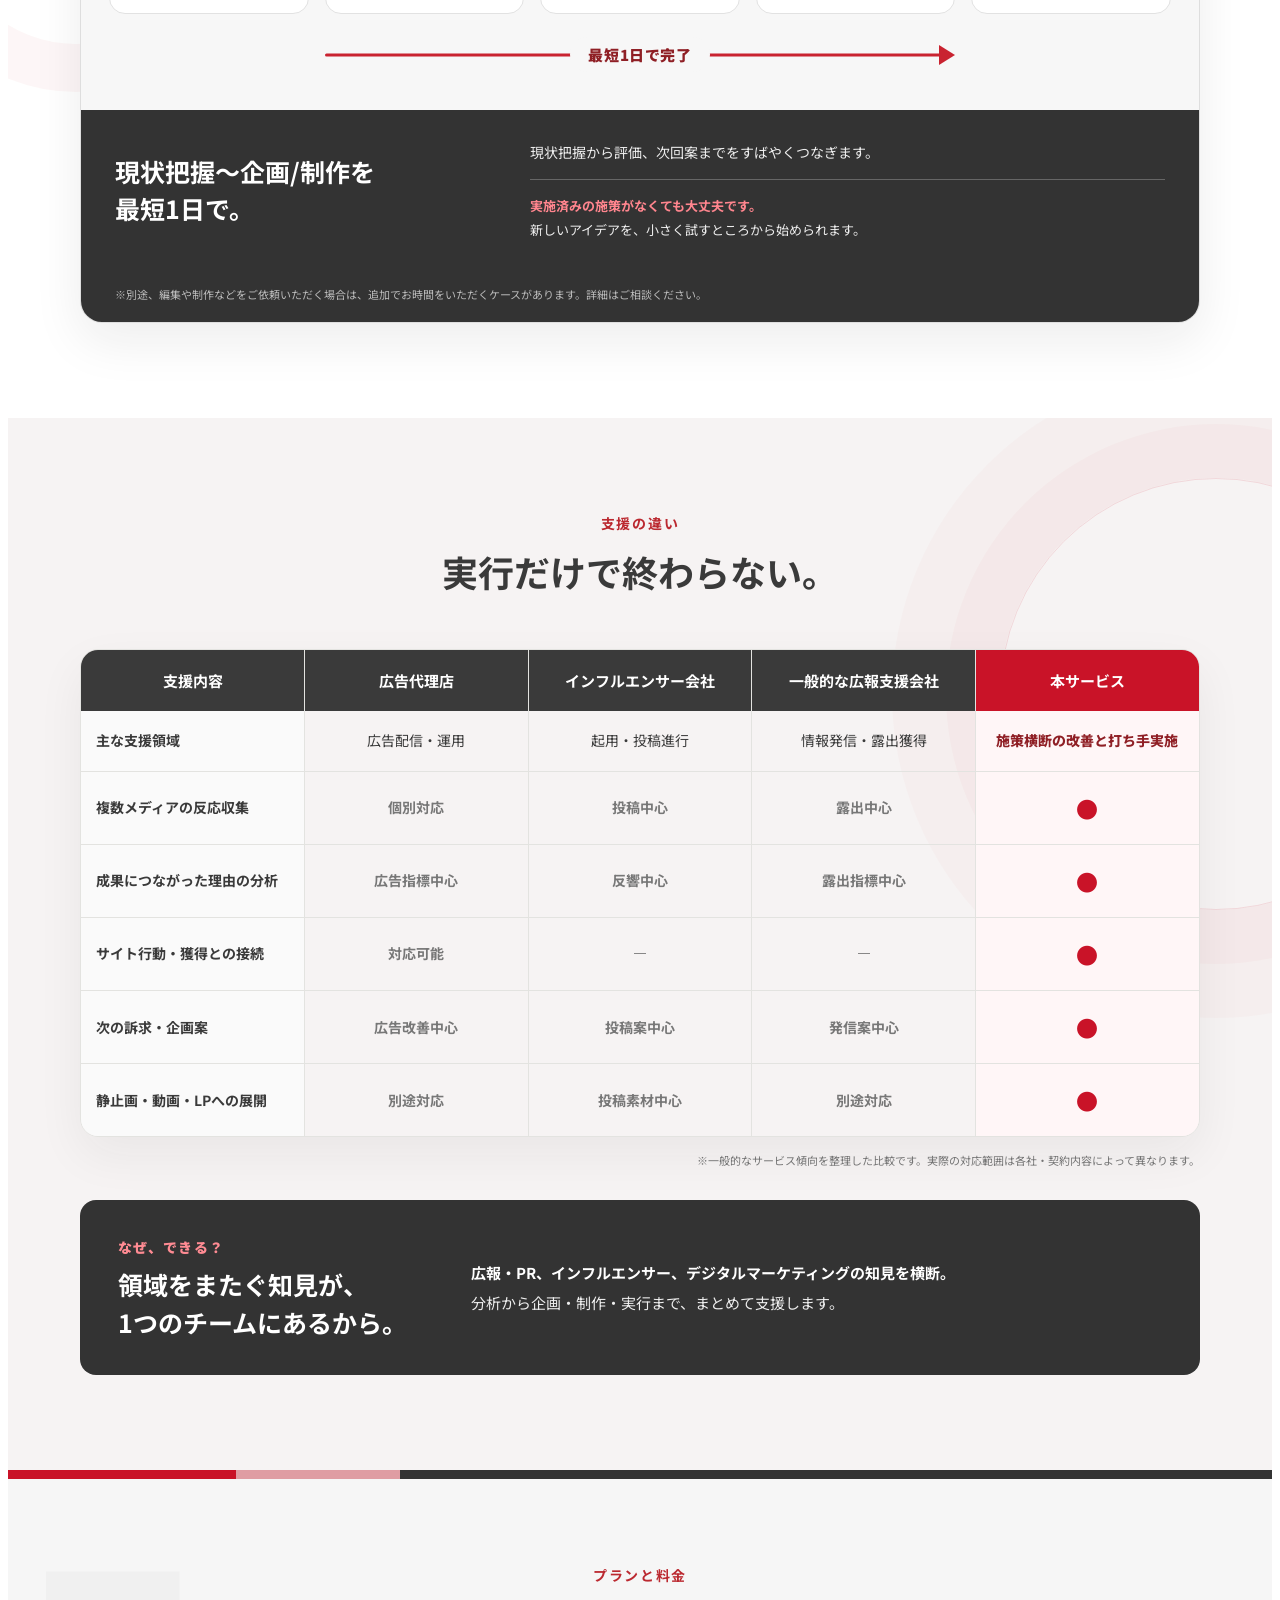
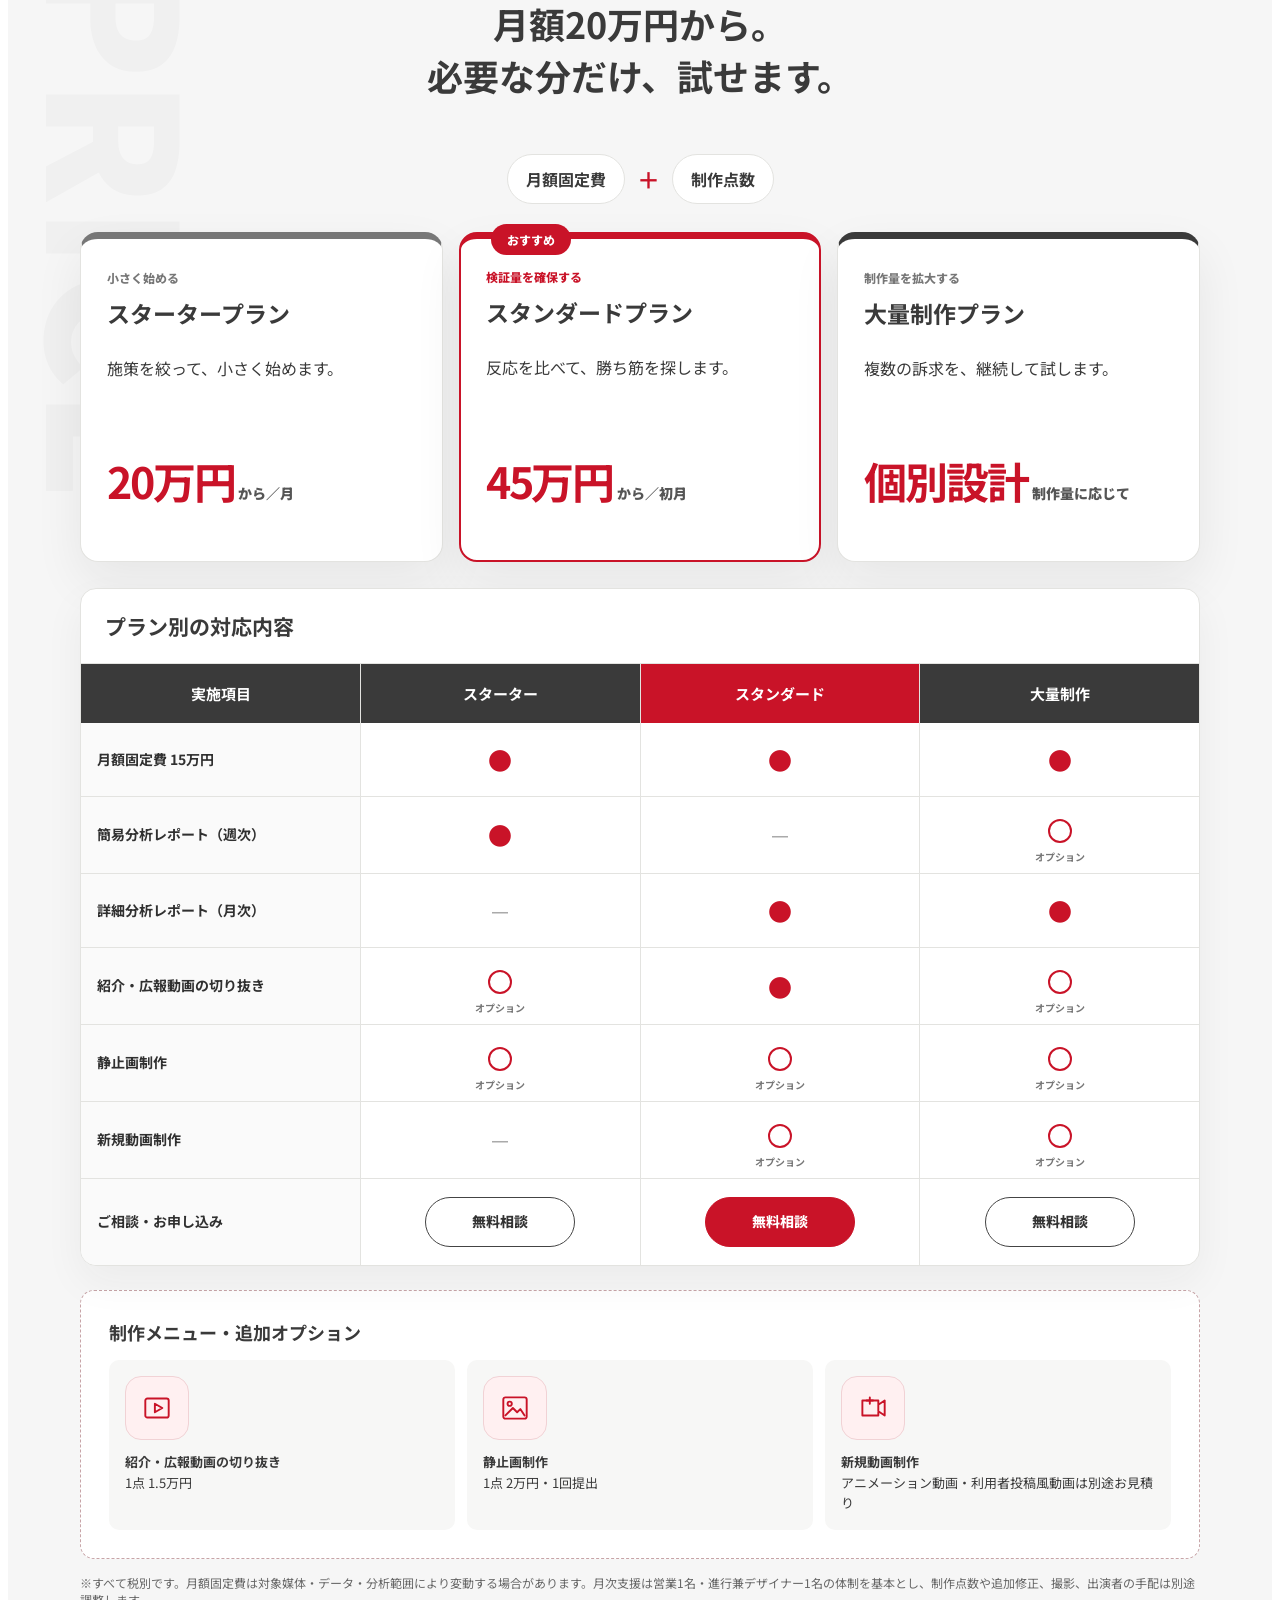
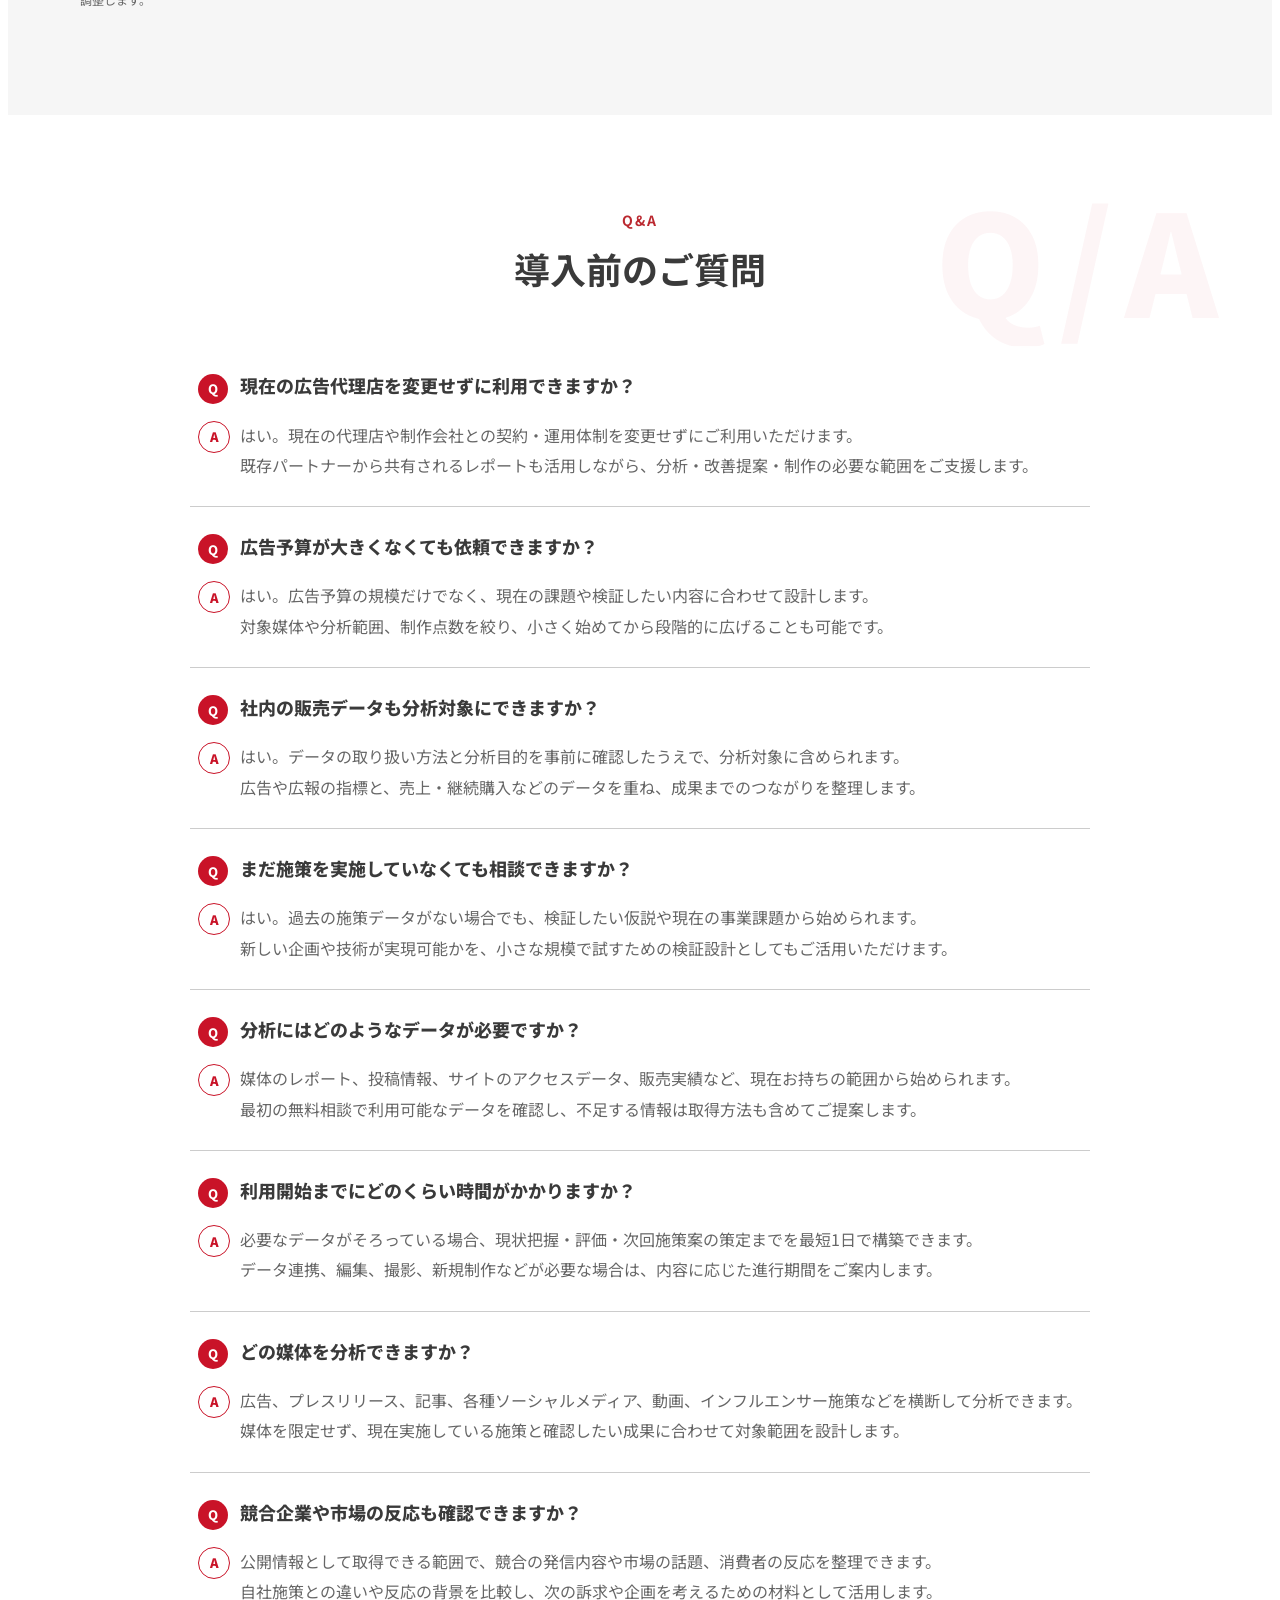
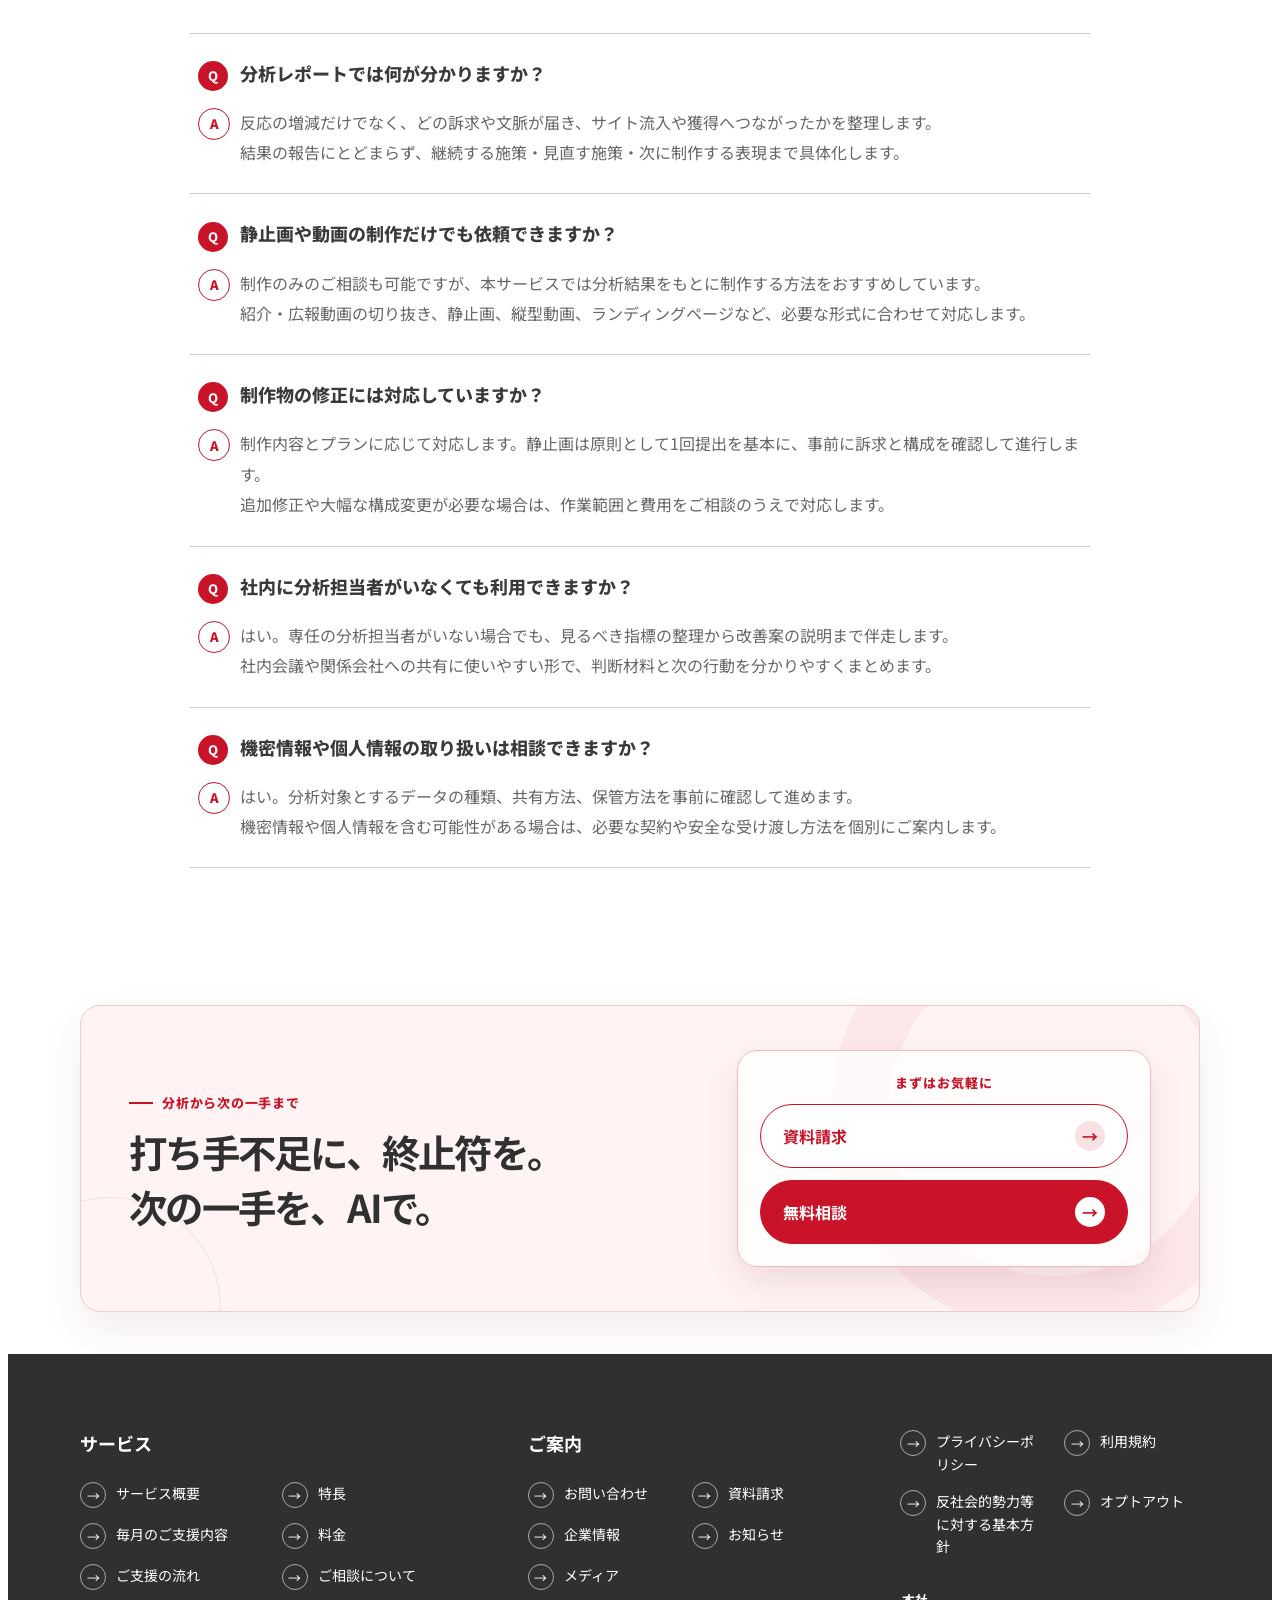
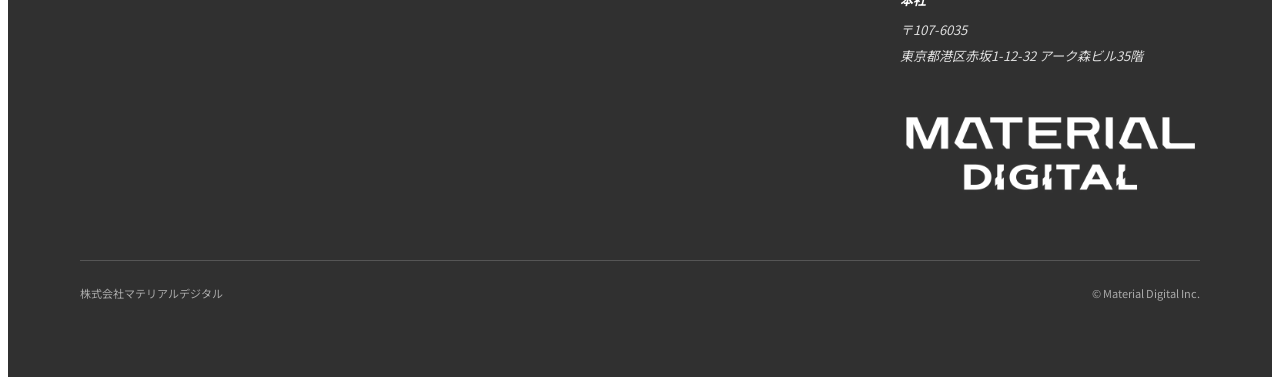
==== commit 0d483bc5: "コピー階層と分析図の配置を調整" ====
--- a/index.html
+++ b/index.html
@@ -43,14 +43,14 @@
 #mdj .proof-inner{padding:38px 0 32px;grid-template-columns:1fr 1fr;gap:0 44px}#mdj .proof-number{padding:4px 40px 22px;border-left:0;text-align:center;font-size:14px;font-weight:700}#mdj .proof-number:first-child{border-right:1px solid var(--線)}#mdj .proof-number b{font-size:58px}#mdj .proof-story{grid-column:1/-1;margin-top:4px;padding-top:26px;border-top:1px solid var(--線);text-align:center}#mdj .proof-story strong{display:block;color:var(--文字);font-size:21px;line-height:1.55;white-space:nowrap}#mdj .proof-story p{max-width:900px;margin:12px auto 0;color:var(--文字);font-size:14px;line-height:1.9;text-align:center}#mdj .proof-note{grid-column:1/-1;margin:14px 0 0;text-align:right}
 #mdj .story-visual{padding:28px 0 92px;background:#fff}#mdj .story-visual figure{width:min(calc(100% - 48px),1120px);margin:0 auto;overflow:hidden;border-radius:22px;background:#fafafa;box-shadow:0 22px 60px rgba(30,30,30,.08)}#mdj .story-visual img{display:block;width:100%;height:auto}#mdj .story-visual figcaption{padding:14px 22px;color:#777;font-size:12px;text-align:right}
 #mdj .media-analysis{display:block}#mdj .media-heading{max-width:980px;margin:0 auto 42px;text-align:center}#mdj .media-heading h2{margin:16px 0;font-size:clamp(36px,4.1vw,52px);line-height:1.45;letter-spacing:-.04em}#mdj .media-heading p{margin:0;color:var(--補足);font-size:17px;line-height:1.9}#mdj .media-visual{margin:0;padding:18px;border-radius:22px;background:#fafafa;box-shadow:0 22px 60px rgba(30,30,30,.09)}#mdj .media-visual>img{display:block;width:100%;height:500px;object-fit:cover;object-position:center;border-radius:14px}#mdj .media-visual figcaption{padding:16px 4px 2px;text-align:center;color:#666;font-size:14px}.media-sources{display:grid;grid-template-columns:repeat(5,1fr);gap:18px;margin-top:34px;position:relative}.media-sources::before{content:"";position:absolute;left:8%;right:8%;top:58px;height:3px;background:var(--赤);z-index:0}.media-source{position:relative;z-index:1;min-height:200px;padding:18px 10px;background:#fff;border:1px solid #ebcfd2;border-top:4px solid var(--赤);border-radius:12px;text-align:center;font-size:16px;font-weight:800;line-height:1.45;box-shadow:0 10px 28px rgba(80,20,25,.06)}.media-source:not(:last-child)::after{content:"›";position:absolute;right:-25px;top:42px;width:30px;height:30px;border-radius:50%;display:grid;place-items:center;background:var(--赤);color:#fff;font-size:25px;line-height:1}.media-stage{display:block;margin-bottom:8px;color:#888;font-size:11px;letter-spacing:.08em}.media-icon{width:58px;height:58px;margin:0 auto 12px;border-radius:50%;display:grid;place-items:center;background:#fff0f1;color:var(--赤)}.media-icon svg{width:34px;height:34px;fill:none;stroke:currentColor;stroke-width:1.8;stroke-linecap:round;stroke-linejoin:round}.media-icon .brand-marks{font-size:11px;font-weight:900;letter-spacing:-.06em}.media-source small{display:block;margin-top:5px;color:var(--赤);font-size:13px}.media-result{display:grid;grid-template-columns:.72fr 1.28fr;gap:34px;align-items:center;margin-top:28px;padding:30px 34px;background:#333;color:#fff;border-radius:16px}.media-core{font-size:21px;font-weight:900;line-height:1.55;color:#ff8b93}.media-result .check{display:grid;grid-template-columns:1fr;margin:0;border-top:0}.media-result .check div{padding:10px 0;border-bottom:1px solid #555;font-size:15px}.media-result .check div:last-child{border-bottom:0}
-#mdj .time-impact{padding:68px 0;background:#fff}.time-impact .inner{position:relative}.time-impact-lead{text-align:center;margin:0 0 16px;color:var(--文字);font-size:clamp(34px,4vw,54px);line-height:1.35;letter-spacing:-.04em}.time-title{text-align:center;margin:0 0 35px;font-size:20px}.time-compare{display:grid;grid-template-columns:1fr 110px 1fr;align-items:center}.time-side{text-align:center;padding:28px}.time-side small{display:block;font-size:15px;font-weight:700;color:#666}.time-side b{display:block;margin-top:5px;font-size:clamp(68px,8vw,112px);line-height:1;color:#333;letter-spacing:-.07em}.time-side b em{font-style:normal;color:var(--赤)}.time-side span{font-size:22px;font-weight:800}.time-arrow{width:70px;height:70px;margin:auto;border-radius:50%;display:grid;place-items:center;background:var(--赤);color:#fff;font-size:32px}.time-after{background:#fff4f5;border-radius:18px}.time-note{text-align:center;margin:24px 0 0;color:#777;font-size:12px}
+#mdj .time-impact{padding:68px 0;background:#303030;color:#fff}.time-impact .inner{position:relative}.time-impact-lead{text-align:center;margin:0 0 16px;color:#fff;font-size:clamp(34px,4vw,54px);line-height:1.35;letter-spacing:-.04em}.time-title{text-align:center;margin:0 0 35px;color:#ddd;font-size:20px}.time-compare{display:grid;grid-template-columns:1fr 110px 1fr;align-items:center}.time-side{text-align:center;padding:28px;border:1px solid #565656;border-radius:18px}.time-side small{display:block;font-size:15px;font-weight:700;color:#d4d4d4}.time-side b{display:block;margin-top:5px;font-size:clamp(68px,8vw,112px);line-height:1;color:#fff;letter-spacing:-.07em}.time-side b em{font-style:normal;color:#ff626b}.time-side span{font-size:22px;font-weight:800}.time-arrow{width:70px;height:70px;margin:auto;border-radius:50%;display:grid;place-items:center;background:var(--赤);color:#fff;font-size:32px}.time-after{background:#454545;border-color:#707070}.time-note{text-align:center;margin:24px 0 0;color:#bdbdbd;font-size:12px}
 #mdj .step-system{background:#f7f7f6;position:relative}.step-grid{display:grid;grid-template-columns:repeat(3,1fr);gap:22px;position:relative}.step-card{position:relative;padding:34px 30px;background:#fff;border:1px solid var(--線);border-radius:16px;box-shadow:0 18px 45px rgba(30,30,30,.06)}.step-card:not(:last-child)::after{content:"→";position:absolute;right:-20px;top:50%;z-index:2;width:38px;height:38px;border-radius:50%;display:grid;place-items:center;background:var(--赤);color:#fff;font-weight:900;transform:translateY(-50%)}.step-label{display:flex;align-items:center;justify-content:space-between;color:var(--赤);font-size:13px;font-weight:900}.step-label b{font-size:32px}.step-card h3{font-size:23px;margin:22px 0 14px}.step-card p{font-size:14px;line-height:1.9;color:var(--補足)}.step-tags{display:flex;flex-wrap:wrap;gap:7px;margin-top:20px}.step-tags span{padding:7px 10px;border-radius:999px;background:#fff0f1;color:#8f1f25;font-size:11px;font-weight:700}.human-point{display:grid;grid-template-columns:130px 1fr;gap:24px;align-items:center;margin-top:26px;padding:24px 30px;background:#3a3a3a;color:#fff;border-radius:14px}.human-point strong{font-size:16px;color:#ff8790}.human-point p{margin:0;line-height:1.8;color:#eee;font-size:14px}
 #mdj .plan-grid{display:grid;grid-template-columns:.82fr 1.18fr;gap:24px}.plan-card{position:relative;padding:34px;background:#fff;border:1px solid var(--線);border-radius:18px;box-shadow:0 20px 50px rgba(30,30,30,.07)}.plan-card.recommended{border:2px solid var(--赤);padding:33px}.plan-badge{position:absolute;top:-15px;left:30px;padding:7px 16px;border-radius:999px;background:var(--赤);color:#fff;font-size:12px;font-weight:800}.plan-card h3{font-size:23px;margin:10px 0}.plan-price{margin:20px 0;color:var(--赤);font-weight:900}.plan-price b{font-size:50px;letter-spacing:-.05em}.plan-price small{font-size:14px;color:#555}.plan-list{border-top:1px solid var(--線)}.plan-list div{display:flex;justify-content:space-between;gap:20px;padding:15px 0;border-bottom:1px solid var(--線);font-size:14px}.volume-callout{margin-top:24px;padding:22px;background:#fff3f4;border-radius:12px}.volume-callout b{display:block;color:var(--赤);font-size:20px;margin-bottom:6px}.option-box{margin-top:24px;padding:28px;border:1px dashed #c7a4a7;border-radius:14px;background:#fff}.option-box h3{margin:0 0 15px;font-size:18px}.option-items{display:grid;grid-template-columns:repeat(3,1fr);gap:12px}.option-items div{padding:16px;background:#f7f7f6;border-radius:10px;font-size:13px;line-height:1.6}.price-formula{display:flex;align-items:center;justify-content:center;gap:12px;margin:0 0 28px}.price-formula span{padding:12px 18px;background:#fff;border:1px solid var(--線);border-radius:999px;font-weight:700}.price-formula b{color:var(--赤);font-size:23px}
 #mdj .plan-grid{grid-template-columns:repeat(3,1fr);gap:16px}.plan-card{display:flex;flex-direction:column;min-height:480px;padding:30px 26px}.plan-card.recommended{padding:29px 25px}.plan-card .plan-list{margin-top:auto}.plan-card:nth-child(1){border-top:7px solid #777}.plan-card:nth-child(2){border-top:7px solid var(--赤)}.plan-card:nth-child(3){border-top:7px solid #3a3a3a}.plan-kicker{font-size:12px;font-weight:800;color:#777}.plan-card.recommended .plan-kicker{color:var(--赤)}.plan-price b{font-size:43px}.plan-list div{display:block}.plan-list strong{display:block;margin-top:5px;color:var(--文字)}
 #mdj .plan-grid .plan-card{min-height:330px}#mdj .plan-grid .plan-price{margin-top:auto}#mdj .compare-wrap{margin-top:26px;overflow:hidden;border:1px solid var(--線);border-radius:16px;background:#fff;box-shadow:0 16px 40px rgba(30,30,30,.05)}#mdj .compare-title{margin:0;padding:22px 24px;border-bottom:1px solid var(--線);font-size:21px}#mdj .plan-compare{width:100%;border-collapse:collapse;table-layout:fixed}#mdj .plan-compare th,#mdj .plan-compare td{padding:18px 16px;border-right:1px solid var(--線);border-bottom:1px solid var(--線);text-align:center;vertical-align:middle;font-size:14px;line-height:1.55}#mdj .plan-compare th:last-child,#mdj .plan-compare td:last-child{border-right:0}#mdj .plan-compare tr:last-child th,#mdj .plan-compare tr:last-child td{border-bottom:0}#mdj .plan-compare thead th{background:#3a3a3a;color:#fff;font-size:15px}#mdj .plan-compare thead th:nth-child(3){background:var(--赤)}#mdj .plan-compare tbody th{width:24%;background:#fafafa;text-align:left;color:var(--文字)}#mdj .plan-compare .yes{color:var(--赤);font-size:24px;font-weight:900}#mdj .plan-compare .no{color:#aaa;font-size:22px}#mdj .plan-compare .optional{display:inline-block;padding:5px 9px;border-radius:999px;background:#fff0f1;color:#9d2028;font-size:12px;font-weight:800}#mdj .cell-note{display:block;margin-top:3px;color:#666;font-size:12px}
 #mdj .future{background:#fff}.future-grid{display:grid;grid-template-columns:repeat(3,1fr);gap:18px}.future-card{padding:32px 28px;border-radius:16px;background:#f7f7f6;border:1px solid var(--線);position:relative;overflow:hidden}.future-card::before{content:attr(data-num);position:absolute;right:14px;top:4px;color:#f0d5d7;font-size:72px;font-weight:900}.future-card h3{position:relative;font-size:23px;line-height:1.5;margin:18px 0 12px}.future-card p{position:relative;color:var(--補足);font-size:14px;line-height:1.9}.future-card strong{position:relative;color:var(--赤);font-size:13px}
 #mdj .pictogram{width:64px;height:64px;padding:14px;border-radius:16px;display:grid;place-items:center;background:#fff0f1;color:var(--赤);border:1px solid #f1d2d5}#mdj .pictogram svg{width:100%;height:100%;fill:none;stroke:currentColor;stroke-width:1.8;stroke-linecap:round;stroke-linejoin:round}.pain-card .pictogram{margin-bottom:20px}.future-card .pictogram{position:relative;margin-bottom:18px;background:#fff}.step-card .pictogram{margin:18px 0 6px}.flow-item .pictogram{width:48px;height:48px;padding:10px;border-radius:12px;margin:14px 0}.option-items .pictogram{width:44px;height:44px;padding:9px;margin-bottom:12px}.mini-flow{display:grid;grid-template-columns:repeat(3,1fr);gap:8px;margin:22px 0}.mini-flow span{height:8px;border-radius:999px;background:#ead9da;position:relative}.mini-flow span::after{content:"";position:absolute;right:-7px;top:2px;border-left:5px solid var(--赤);border-top:2px solid transparent;border-bottom:2px solid transparent}.mini-flow span:last-child{background:var(--赤)}.mini-flow span:last-child::after{display:none}
-#mdj .hero-grid{grid-template-columns:1.25fr .75fr;gap:42px}#mdj .hero-copy{min-width:0}#mdj h1{font-size:clamp(44px,3.65vw,58px);white-space:nowrap}#mdj .hero-visual{height:330px;margin-left:0}#mdj .hero-img{width:116%;margin-left:-8%}
+#mdj .hero-grid{grid-template-columns:1.08fr .92fr;gap:32px}#mdj .hero-copy{min-width:0}#mdj h1{font-size:clamp(44px,3.65vw,58px);white-space:nowrap}#mdj .hero-visual{height:390px;margin-left:0;border-radius:18px;background:#fff;box-shadow:0 22px 65px rgba(38,38,38,.1)}#mdj .hero-img{width:100%;height:100%;margin-left:0;object-fit:contain;object-position:center}
 #mdj .pain-card .pictogram,#mdj .future-card .pictogram,#mdj .flow-item .pictogram{display:none}.pain-card:nth-child(2){transform:translateY(22px)}.pain-card .num{font-size:42px;line-height:1;color:#e5b7ba}.future-card:nth-child(2){margin-top:30px;margin-bottom:-30px}.future-card:nth-child(3){background:#fff;border-left:5px solid var(--赤)}.flow-item:nth-child(even){background:#fafafa}.flow-item b{font-size:46px;color:#e5b7ba}.step-card:nth-child(2) .pictogram{border-radius:50%;background:#3a3a3a;color:#fff;border:0}.step-card:nth-child(3) .pictogram{background:transparent;border:2px solid var(--赤)}
 #mdj .pain-card,#mdj .feature,#mdj .report,#mdj .chart{border:1px solid var(--線);border-radius:14px;box-shadow:0 16px 40px rgba(30,30,30,.06)}
 #mdj .pain-card{border-top:5px solid var(--赤)}
@@ -123,8 +123,9 @@
 @media(prefers-reduced-motion:reduce){#mdj .menu-toggle span,#mdj header nav{transition:none}}
 #mdj .final{position:relative;padding:48px 0;overflow:hidden;background:#bd2630}#mdj .final::before{content:"";position:absolute;right:-110px;top:-160px;width:420px;height:420px;border:1px solid rgba(255,255,255,.16);border-radius:50%}#mdj .final::after{content:"";position:absolute;right:80px;bottom:-230px;width:340px;height:340px;border:70px solid rgba(255,255,255,.055);border-radius:50%}#mdj .final-grid{position:relative;z-index:1;display:grid;grid-template-columns:1.2fr .8fr;gap:52px;align-items:center}#mdj .final-copy{padding-right:24px}#mdj .final-kicker{display:inline-flex;align-items:center;gap:9px;margin:0 0 12px;color:#fff;font-size:13px;font-weight:800;letter-spacing:.06em}#mdj .final-kicker::before{content:"";width:24px;height:2px;background:#fff}#mdj .final h2{margin:0;font-size:clamp(34px,3.5vw,49px);line-height:1.42;letter-spacing:-.045em}#mdj .final-copy>p:last-child{margin:18px 0 0;max-width:680px;color:#fff;font-size:15px;line-height:1.8}#mdj .final-actions{display:grid;grid-template-columns:1fr;gap:12px;padding:22px;border:1px solid rgba(255,255,255,.34);border-radius:20px;background:rgba(125,14,24,.28);box-shadow:0 18px 45px rgba(83,8,15,.22);backdrop-filter:blur(6px)}#mdj .final-actions::before{content:"まずはお気軽に";color:#fff;font-size:13px;font-weight:800;text-align:center;letter-spacing:.08em}#mdj .final-actions a{position:relative;display:flex;align-items:center;justify-content:space-between;min-height:62px;padding:16px 22px;font-size:16px}#mdj .final-actions a::after{content:"→";display:grid;place-items:center;width:30px;height:30px;border-radius:50%;background:#f7e2e4;color:var(--赤);transition:transform .25s ease}#mdj .final-actions a:last-child::after{background:#fff;color:#333}#mdj .final-actions a:hover::after{transform:translateX(4px)}
 @media(max-width:767px){#mdj .final{padding:38px 0}#mdj .final-grid{grid-template-columns:1fr;gap:26px}#mdj .final-copy{padding-right:0}#mdj .final h2{font-size:30px;line-height:1.5}#mdj .final-copy>p:last-child{font-size:14px}#mdj .final-actions{margin-top:0;padding:16px}#mdj .final-actions a{min-height:58px}}
-#mdj .mid-cta{padding:32px 0;background:#fff}#mdj .mid-cta-box{position:relative;display:grid;grid-template-columns:1fr auto;gap:36px;align-items:center;padding:30px 36px;overflow:hidden;border-radius:18px;background:#fff4f5;border:1px solid #efd1d4}#mdj .mid-cta-box::after{content:"";position:absolute;right:-55px;top:-80px;width:210px;height:210px;border:42px solid rgba(201,19,40,.06);border-radius:50%}#mdj .mid-cta-copy{position:relative;z-index:1}#mdj .mid-cta-label{display:block;margin-bottom:7px;color:var(--赤);font-size:12px;font-weight:900;letter-spacing:.08em}#mdj .mid-cta-copy strong{display:block;color:var(--文字);font-size:23px;line-height:1.5}#mdj .mid-cta-copy p{margin:7px 0 0;color:#666;font-size:14px;line-height:1.75}#mdj .mid-cta-actions{position:relative;z-index:1;display:flex;gap:10px}#mdj .mid-cta-actions a{display:flex;align-items:center;justify-content:center;min-width:140px;min-height:54px;padding:13px 22px;border-radius:999px;font-size:14px;font-weight:800;transition:transform .25s ease,background-color .25s ease,color .25s ease,box-shadow .25s ease}#mdj .mid-cta-actions .mid-request{border:1px solid var(--赤);background:#fff;color:var(--赤)}#mdj .mid-cta-actions .mid-contact{background:var(--赤);color:#fff}#mdj .mid-cta-actions a:hover{transform:translateY(-2px);box-shadow:0 9px 20px rgba(120,15,25,.16)}#mdj .mid-cta-actions .mid-request:hover{background:#fffafa;color:var(--濃赤)}#mdj .mid-cta-actions .mid-contact:hover{background:var(--濃赤)}
-@media(max-width:767px){#mdj .mid-cta{padding:24px 0}#mdj .mid-cta-box{grid-template-columns:1fr;gap:20px;padding:26px 22px}#mdj .mid-cta-copy strong{font-size:20px}#mdj .mid-cta-actions{display:grid;grid-template-columns:1fr 1fr}#mdj .mid-cta-actions a{min-width:0;padding:12px 14px}}
+#mdj .mid-cta{padding:32px 0;background:#fff}#mdj .mid-cta-box{position:relative;display:grid;grid-template-columns:minmax(280px,1fr) minmax(250px,360px) auto;gap:28px;align-items:center;padding:28px 32px;overflow:hidden;border-radius:18px;background:#fff4f5;border:1px solid #efd1d4}#mdj .mid-cta-box::after{content:"";position:absolute;right:-55px;top:-80px;width:210px;height:210px;border:42px solid rgba(201,19,40,.06);border-radius:50%}#mdj .mid-cta-copy{position:relative;z-index:1}#mdj .mid-cta-label{display:block;margin-bottom:7px;color:var(--赤);font-size:12px;font-weight:900;letter-spacing:.08em}#mdj .mid-cta-copy strong{display:block;color:var(--文字);font-size:23px;line-height:1.5}#mdj .mid-cta-copy p{margin:7px 0 0;color:#666;font-size:14px;line-height:1.75}#mdj .mid-cta-preview{position:relative;z-index:1;margin:0;padding:7px;border:1px solid #e6dadd;border-radius:10px;background:#fff;box-shadow:0 10px 24px rgba(72,28,32,.1);transform:rotate(-1deg)}#mdj .mid-cta-preview img{display:block;width:100%;height:auto;border-radius:6px}#mdj .mid-cta-preview figcaption{margin:6px 2px 0;color:#777;font-size:10px;font-weight:700;text-align:right}#mdj .mid-cta-actions{position:relative;z-index:1;display:flex;flex-direction:column;gap:10px}#mdj .mid-cta-actions a{display:flex;align-items:center;justify-content:center;min-width:140px;min-height:54px;padding:13px 22px;border-radius:999px;font-size:14px;font-weight:800;transition:transform .25s ease,background-color .25s ease,color .25s ease,box-shadow .25s ease}#mdj .mid-cta-actions .mid-request{border:1px solid var(--赤);background:#fff;color:var(--赤)}#mdj .mid-cta-actions .mid-contact{background:var(--赤);color:#fff}#mdj .mid-cta-actions a:hover{transform:translateY(-2px);box-shadow:0 9px 20px rgba(120,15,25,.16)}#mdj .mid-cta-actions .mid-request:hover{background:#fffafa;color:var(--濃赤)}#mdj .mid-cta-actions .mid-contact:hover{background:var(--濃赤)}
+@media(max-width:900px){#mdj .mid-cta-box{grid-template-columns:1fr minmax(230px,320px)}#mdj .mid-cta-actions{grid-column:1/-1;display:grid;grid-template-columns:1fr 1fr}}
+@media(max-width:767px){#mdj .mid-cta{padding:24px 0}#mdj .mid-cta-box{grid-template-columns:1fr;gap:18px;padding:24px 20px}#mdj .mid-cta-copy strong{font-size:20px}#mdj .mid-cta-preview{width:100%;transform:none}#mdj .mid-cta-actions{grid-column:auto;display:grid;grid-template-columns:1fr 1fr}#mdj .mid-cta-actions a{min-width:0;padding:12px 14px}}
 #mdj .media-funnel-shell,#mdj .horizontal-scroll-shell,#mdj .case-carousel{position:relative}#mdj .swipe-guide{display:none}
 @media(max-width:767px){#mdj .media-funnel-shell{isolation:isolate;margin-top:34px}#mdj .media-funnel-shell::before{content:"";position:absolute;z-index:-1;inset:0 10px 0;background:linear-gradient(180deg,rgba(201,19,40,.13),rgba(201,19,40,.035));clip-path:polygon(0 0,100% 0,63% 100%,37% 100%);border-radius:18px}#mdj .media-funnel-shell .media-sources{margin-top:0}#mdj .media-funnel-shell .media-sources::after{display:none}#mdj .swipe-guide{position:absolute;z-index:20;right:14px;bottom:14px;display:flex;align-items:center;gap:7px;padding:8px 12px;border:1px solid rgba(51,51,51,.11);border-radius:999px;background:rgba(255,255,255,.86);box-shadow:0 7px 20px rgba(30,30,30,.08);color:#555;font-size:11px;font-weight:800;letter-spacing:.02em;pointer-events:none;opacity:.72;transition:opacity .35s ease,visibility .35s ease}#mdj .swipe-guide::before{content:"☝";display:block;font-size:19px;line-height:1;transform:rotate(90deg);animation:swipeFinger 1.45s ease-in-out infinite}#mdj .swipe-host.has-interacted>.swipe-guide{opacity:0;visibility:hidden}#mdj .horizontal-scroll-shell{margin-top:28px}#mdj .horizontal-scroll-shell>.service-compare-wrap,#mdj .horizontal-scroll-shell>.compare-wrap{margin-top:0}#mdj .case-carousel>.swipe-guide{bottom:58px}}
 @keyframes swipeFinger{0%,100%{transform:translateX(0) rotate(90deg)}50%{transform:translateX(-22px) rotate(90deg)}}
@@ -142,7 +143,7 @@
 #mdj #service::before{content:"";position:absolute;z-index:-1;left:0;right:0;top:0;height:220px;background:linear-gradient(180deg,#faf6f6 0%,rgba(250,246,246,0) 100%)}
 #mdj #service::after{content:"";position:absolute;z-index:-1;right:-70px;top:70px;width:260px;height:260px;background:repeating-linear-gradient(135deg,rgba(201,19,40,.055) 0 1px,transparent 1px 14px);clip-path:polygon(50% 0,100% 100%,0 100%)}
 #mdj .future{background:#f7f7f6}
-#mdj .future::before{content:"";position:absolute;z-index:-1;left:max(24px,calc((100% - 1120px)/2));top:76px;width:74px;height:7px;background:var(--赤)}
+#mdj .future::before{display:none}
 #mdj .future::after{content:"NEXT";position:absolute;z-index:-1;right:3vw;bottom:-30px;color:rgba(48,48,48,.035);font-size:clamp(110px,16vw,240px);font-weight:900;letter-spacing:-.08em;line-height:1}
 #mdj .start-flow{background:#fff}
 #mdj .start-flow::before{content:"";position:absolute;z-index:-1;left:-110px;top:30%;width:260px;height:260px;border:48px solid rgba(201,19,40,.035);border-radius:50%}
@@ -157,6 +158,10 @@
 @media(hover:hover){#mdj .pain-card:hover,#mdj .future-card:hover,#mdj .plan-card:hover{transform:translateY(-5px);box-shadow:0 20px 45px rgba(30,30,30,.1)}}
 @media(max-width:767px){#mdj .step-system::before{left:-190px;top:160px}#mdj .step-system::after{right:14px;top:42px;font-size:70px}#mdj .pain::after{right:-220px}#mdj #service::after{right:-160px;top:120px}#mdj .future::before{left:16px;top:46px;width:46px;height:5px}#mdj .future::after{right:-8px;bottom:8px;font-size:88px}#mdj .start-flow::before{left:-190px}#mdj .service-compare::before{right:-290px;top:110px}#mdj .price::before{height:6px}#mdj .price::after{display:none}#mdj .faq::before{right:10px;top:46px;font-size:70px}}
 @media(prefers-reduced-motion:reduce){#mdj .pain-card,#mdj .future-card,#mdj .plan-card{transition:none}}
+#mdj .time-impact .time-side .period,#mdj .time-impact .time-side .hours span{color:#fff}#mdj .time-impact .time-side .hours{color:#ff626b}#mdj .time-impact+.promise{border-color:#555;background:#303030;color:#fff}#mdj .time-impact+.promise div{border-color:#555}#mdj .time-impact+.promise b{color:#ff7078}
+#mdj .media-visual.md-visual{margin-left:0;margin-right:0;padding:0;background:transparent;border-radius:0;box-shadow:none}#mdj .media-visual.md-visual>img{display:block;width:100%;height:auto;aspect-ratio:auto;object-fit:contain;border-radius:0}
+#mdj .media-visual.md-visual{display:flex;justify-content:center;align-items:center}#mdj .media-visual.md-visual>img{margin-inline:auto}
+@media(max-width:767px){#mdj .hero-visual{aspect-ratio:3/2;height:auto}#mdj .media-visual.md-visual>img{height:auto;aspect-ratio:auto}}
 </style>
 </head>
 <body>
@@ -173,8 +178,8 @@
 <a href="#strength">特長</a>
 <a href="#deliverables">ご支援内容</a>
 <a href="#price">料金</a>
-<a class="contact" href="#contact">無料相談</a>
-<a class="request" href="#contact">資料請求</a>
+<a class="contact" href="https://materialdigital.jp/common_contact/">無料相談</a>
+<a class="request" href="https://materialdigital.jp/common_document_request/">資料請求</a>
 </nav>
 </header>
 <main id="top">
@@ -183,17 +188,17 @@
 <div class="hero-copy">
 <span class="tag">話題・反応・売上を、ひとつながりに。</span>
 <h1>
-<span class="hero-main">打ち手不足に終止符を。</span>
-<em class="hero-sub">AI×消費者分析を0秒で。<br>熱量を売上に変えるAIツール。</em>
+<span class="hero-main">AI×消費者分析を0秒で。<br>熱量を売上に変えるAIツール。</span>
+<em class="hero-sub">打ち手不足に終止符を。</em>
 </h1>
-<p class="lead">広告、プレスリリース、ソーシャルメディア、動画、インフルエンサー施策。点在する反応をまとめて分析し、何が届いたか、どこで止まったかを、次の企画と表現へ変えます。</p>
+<p class="lead">点在する反応をまとめて分析し、届いた理由を次の企画へ変えます。</p>
 <div class="buttons">
-<a class="main" href="#contact">資料を見てみる</a>
-<a class="sub" href="#contact">無料相談してみる</a>
+<a class="main" href="https://materialdigital.jp/common_document_request/">資料を見てみる</a>
+<a class="sub" href="https://materialdigital.jp/common_contact/">無料相談してみる</a>
 </div>
 </div>
 <div class="hero-visual">
-<img class="hero-img" width="1536" height="1024" src="social-analysis-hero-red.png" alt="施策データと市場の反応を横断して改善案を導くイメージ">
+<img class="hero-img" width="1536" height="1024" src="mdas-fv-flow.png" alt="PR記事や投稿、動画コメント、インフルエンサーの反応をMDASで分析し、広告案や動画構成、施策の優先順位へつなげる流れ">
 </div>
 </div>
 </div>
@@ -204,8 +209,8 @@
 <div class="proof-number">
 <b><span class="count-up" data-count="2000">0</span></b>支援サイト数以上</div>
 <div class="proof-story">
-<strong>改善を支えるのは、顧客接点を見続けてきた知見。</strong>
-<p>マテリアルデジタルが、マーケティング支援およびチャットツール「フリップデスク」で培ったデータ活用と<br>継続した企画・制作の改善知見をもとに、本サービスをお気軽にお試しいただけるよう設計しました。</p>
+<strong>顧客接点を見続けてきた知見。</strong>
+<p>マーケティング支援と「フリップデスク」で培った、データ活用と継続改善の知見を生かしています。</p>
 </div>
 <p class="proof-note">※株式会社マテリアルデジタルの支援社数・実績数です。</p>
 </div>
@@ -213,8 +218,8 @@
 <section class="step-system" id="strength">
 <div class="inner">
 <div class="heading">
-<div class="jp">集めて、見極めて、次をつくる。</div>
-<h2>施策の反応を、<br>次の企画・クリエイティブに変えるまで。</h2>
+<div class="jp">集める。見極める。つくる。</div>
+<h2>反応を、次の企画へ。</h2>
 </div>
 <div class="step-grid">
 <article class="step-card">
@@ -225,8 +230,8 @@
 <div class="step-illustration simple-diagram" role="img" aria-label="ライブ配信とインフルエンサー動画のコメントを収集する流れ">
 <span class="diagram-node"><strong>▶</strong>ライブ配信</span><span class="diagram-node"><strong>▯</strong>紹介動画</span><span class="diagram-arrow"></span><span class="comment-stack" aria-hidden="true"><i></i><i></i><i></i></span><span class="diagram-node accent">コメント<br>自動収集</span>
 </div>
-<h3>配信と同時に、反応を集める</h3>
-<p>ライブ配信、インフルエンサー動画、YouTubeのコメントを自動収集。「欲しい」「使い方が分からない」など、購入意向や不安が表れた声を整理します。</p>
+<h3>反応を、すぐ集める。</h3>
+<p>ライブ配信や紹介動画のコメントから、購入意向や不安を自動で整理します。</p>
 <div class="step-tags">
 <span>ライブ配信</span>
 <span>動画コメント</span>
@@ -241,8 +246,8 @@
 <div class="step-illustration simple-diagram" role="img" aria-label="コメントとサイト行動と購入結果を突合する流れ">
 <span class="diagram-node">コメント<br>反応</span><span class="diagram-node">サイト<br>行動</span><span class="diagram-node">購入<br>結果</span><span class="diagram-arrow"></span><span class="diagram-node dark">成果要因<br>を特定</span>
 </div>
-<h3>売上につながった理由を見極める</h3>
-<p>コメントの肯定・否定だけでなく、どの発言や紹介場面の後に検索、サイト流入、購入が動いたかを突合。反響止まりと成果につながった文脈を分けます。</p>
+<h3>売れた理由を、見極める。</h3>
+<p>コメントと検索・流入・購入を重ね、成果につながった文脈を特定します。</p>
 <div class="step-tags">
 <span>コメント分析</span>
 <span>流入・購入との突合</span>
@@ -257,8 +262,8 @@
 <div class="step-illustration simple-diagram" role="img" aria-label="分析結果からショート動画や広告と広報の企画を出力する流れ">
 <span class="diagram-node dark">分析結果</span><span class="diagram-arrow"></span><span class="result-stack"><span class="diagram-node accent">縦型<br>動画</span><span class="diagram-node">広告案</span><span class="diagram-node">広報<br>企画</span><span class="diagram-node">動画<br>構成</span></span>
 </div>
-<h3>熱があるうちに、次の施策へ</h3>
-<p>ライブ配信で反応が高かった場面をすぐに縦型ショート動画へ切り抜き、YouTubeへ展開。コメント分析から広告案、広報企画、次回のインフルエンサー動画構成も出力します。</p>
+<h3>熱いうちに、次へ。</h3>
+<p>反応の高い場面を、縦型動画や広告・広報の企画へすぐ展開します。</p>
 <div class="step-tags">
 <span>ショート動画</span>
 <span>広告・広報企画</span>
@@ -268,7 +273,7 @@
 </div>
 <div class="human-point">
 <strong>自動化だけで、終わらせない。</strong>
-<p>コメント収集、反応の分類、ライブ配信の切り抜き候補抽出、企画案の下書きは、マテリアルデジタル独自のAIシステム「MDAS」で自動化。最終的な施策評価と、広告・広報へどう展開するかの判断には、マテリアルデジタル独自の知見を生かします。</p>
+<p>収集・分類・企画案の下書きは「MDAS」で自動化。施策評価と次の判断には、私たちの知見を生かします。</p>
 </div>
 </div>
 </section>
@@ -276,8 +281,7 @@
 <div class="inner">
 <div class="heading">
 <div class="jp">ご支援実績</div>
-<h2>集めて、見極めて、つくる。<br>3ステップで生まれた改善実績。</h2>
-<p>消費者向け商材・サービスを対象に、生活者の声から次に検証する表現まで具体化したご支援例です。</p>
+<h2>声から生まれた、改善実績。</h2>
 </div>
 <div class="case-carousel swipe-host" aria-roledescription="カルーセル">
 <div class="case-viewport" tabindex="0" aria-label="業種別のご支援事例">
@@ -337,8 +341,8 @@
 </section>
 <section class="time-impact" aria-labelledby="time-impact-lead">
 <div class="inner">
-<h2 class="time-impact-lead" id="time-impact-lead">あの施策、結局どうだったの？</h2>
-<p class="time-title">膨大なリサーチと分析、次の打ち手の検討にかかる時間を、大幅に短縮。</p>
+<h2 class="time-impact-lead" id="time-impact-lead">あの施策、どうだった？</h2>
+<p class="time-title">調査・分析・検討時間を、大幅に短縮。</p>
 <div class="time-compare">
 <div class="time-side">
 <small>導入前</small>
@@ -364,25 +368,24 @@
 <section class="pain">
 <div class="inner">
 <div class="heading">
-<div class="jp">やりっぱなしの施策から、学びが残る施策へ。</div>
-<h2>インフルエンサーもSNSも色々やった。<br>でも、結局よくわからなかった。</h2>
-<p>忙しい担当者こそ使ってほしい。「要因」を分析する前に、次の打ち手に追われていませんか？<br>露出件数、再生数、クリック、獲得。それぞれの数字を別々に見るだけでは、<br>話題がどこで成果につながり、どこで途切れたかは分かりません。</p>
+<div class="jp">やりっぱなしを、終わらせる。</div>
+<h2>施策は増えた。<br>理由は見えない。</h2>
 </div>
 <div class="pain-grid">
 <div class="pain-card">
 <div class="num">分断 01</div>
-<h3>施策ごとに<br>数字が追えていない</h3>
-<p>広報、広告、ソーシャルメディアで見る指標が異なり、成果までの流れをひとつに説明できない。</p>
+<h3>数字が、つながらない。</h3>
+<p>媒体ごとに指標が違い、成果までの流れを説明できない。</p>
 </div>
 <div class="pain-card">
 <div class="num">分断 02</div>
-<h3>市場の反応が<br>よくわかっていない</h3>
-<p>数字の増減は分かっても、誰にどの文脈が届き、どこで期待がずれたかまで分析できていない。</p>
+<h3>反応の理由が、わからない。</h3>
+<p>数字は見えても、何が届き、どこで期待がずれたかは見えない。</p>
 </div>
 <div class="pain-card">
 <div class="num">分断 03</div>
-<h3>次の企画が<br>また勘から始まる</h3>
-<p>施策後の学びが残らず、制作のたびに新しい案を考え、似た検証を繰り返してしまう。</p>
+<h3>次もまた、勘から始まる。</h3>
+<p>学びが残らず、似た検証を繰り返してしまう。</p>
 </div>
 </div>
 </div>
@@ -393,19 +396,17 @@
 <section id="service">
 <div class="inner media-analysis">
 <div class="media-heading">
-<span class="tag">施策をつなぐ考え方</span>
-<h2>幅広いメディアから消費者の声を収集。<br>成果になった／ならなかった理由が見えてくる。</h2>
-<p>露出、消費者の声、サイト行動、販売実績を重ね、成果を生んだ共通項と期待が途切れた場所を見つけます。</p>
-</div>
-<figure class="media-visual">
-<img src="analysis-to-creative-visual.png" width="1536" height="864" alt="複数のメディアから集めた消費者の反応を分析し、次の企画や制作物へつなげる様子">
-<figcaption>複数の接点を横断し、反応と成果のつながりを分析</figcaption>
+<span class="tag">施策をつなぐ</span>
+<h2>消費者の声に、<br>売れるヒントがある。</h2>
+</div>
+<figure class="media-visual md-visual">
+<img src="mdas-analysis-flow-wide.png" width="1912" height="823" loading="lazy" alt="記事、SNS投稿、動画コメント、インフルエンサーの反応をMDASで分析し、広告案、動画構成、施策の優先順位へつなげる流れ">
 </figure>
 <div class="media-funnel-shell swipe-host">
 <div class="media-sources" aria-label="分析対象となる接点">
 <div class="media-source"><span class="media-stage">認知</span><span class="media-icon" aria-hidden="true"><svg viewBox="0 0 40 40"><rect x="6" y="7" width="28" height="26" rx="2"/><path d="M12 13h10M12 18h16M12 23h8M24 23h4M12 28h16"/></svg></span>広報・記事<small>メディア露出と話題</small>
 </div>
-<div class="media-source"><span class="media-stage">興味・反応</span><span class="media-icon social-icons" aria-hidden="true"><img class="social-logo" src="x.svg" alt=""><img class="social-logo" src="instagram.svg" alt=""><img class="social-logo youtube" src="youtube.svg" alt=""><img class="social-logo tiktok" src="tiktok.svg" alt=""></span>ソーシャルメディア<small>X・IG・YouTube・TikTokなど</small>
+<div class="media-source"><span class="media-stage">興味・反応</span><span class="media-icon social-icons" aria-hidden="true"><img class="social-logo" src="assets/social-logos/x.svg" alt=""><img class="social-logo" src="assets/social-logos/instagram.svg" alt=""><img class="social-logo youtube" src="assets/social-logos/youtube.svg" alt=""><img class="social-logo tiktok" src="assets/social-logos/tiktok.svg" alt=""></span>ソーシャルメディア<small>X・IG・YouTube・TikTokなど</small>
 </div>
 <div class="media-source"><span class="media-stage">視聴・理解</span><span class="media-icon" aria-hidden="true"><svg viewBox="0 0 40 40"><rect x="5" y="9" width="30" height="22" rx="3"/><path d="m17 15 9 5-9 5z"/></svg></span>動画・発信<small>視聴と離脱</small>
 </div>
@@ -433,37 +434,39 @@
 <div class="inner mid-cta-box">
 <div class="mid-cta-copy">
 <span class="mid-cta-label">まずは現在の施策から</span>
-<strong>何が届き、どこで止まったのか。<br>分析サンプルと一緒にご説明します。</strong>
-<p>今あるデータや施策資料だけでも、お気軽にご相談いただけます。</p>
-</div>
+<strong>まずは自社の施策を<br>無料で分析いたします。</strong>
+</div>
+<figure class="mid-cta-preview">
+<img src="analysis-report-sample.png" width="1568" height="1003" loading="lazy" alt="反応分析、成果要因、次の打ち手をまとめた分析レポート見本">
+<figcaption>分析レポート見本</figcaption>
+</figure>
 <div class="mid-cta-actions">
-<a class="mid-request" href="#contact">資料請求</a>
-<a class="mid-contact" href="#contact">無料相談</a>
+<a class="mid-request" href="https://materialdigital.jp/common_document_request/">資料請求</a>
+<a class="mid-contact" href="https://materialdigital.jp/common_contact/">無料相談</a>
 </div>
 </div>
 </aside>
 <section class="future">
 <div class="inner">
 <div class="heading">
-<div class="jp">このサービスで実現できること</div>
-<h2>迷う時間を減らし、<br>成果につながる判断を速くする。</h2>
-<p>結果が出るまで待つのではなく、施策の途中から次の判断材料を積み上げます。</p>
+<div class="jp">できること</div>
+<h2>迷わず、成果へ。</h2>
 </div>
 <div class="future-grid">
 <article class="future-card" data-num="01">
 <strong>投資判断</strong>
-<h3>施策の投資対効果を、すぐ比較できる。</h3>
-<p>露出、反応、サイト行動、獲得をつなぎ、施策ごとの費用対効果と売上貢献を同じ視点で判断できます。</p>
+<h3>投資対効果が、すぐ見える。</h3>
+<p>反応から獲得までをつなぎ、売上への貢献を比べられます。</p>
 </article>
 <article class="future-card" data-num="02">
 <strong>意思決定</strong>
-<h3>次に動くべき施策が、明確になる。</h3>
-<p>伸ばす施策、止める施策、変える表現を優先順位付きで整理。会議や代理店ごとの報告を待たずに判断できます。</p>
+<h3>次にやることが、決まる。</h3>
+<p>伸ばす、止める、変える。優先順位まで整理します。</p>
 </article>
 <article class="future-card" data-num="03">
 <strong>競争力</strong>
-<h3>意思決定の速さで、競合に負けない。</h3>
-<p>市場の反応を素早く捉え、訴求とクリエイティブへ反映。話題の熱が残るうちに次の一手を実行できます。</p>
+<h3>熱が冷める前に、動ける。</h3>
+<p>市場の反応を、すぐ訴求とクリエイティブへ反映します。</p>
 </article>
 </div>
 </div>
@@ -473,37 +476,36 @@
 <div class="inner">
 <div class="heading">
 <div class="jp">利用開始までの流れ</div>
-<h2>相談から企画・制作、振り返りまで。<br>ひとつながりで改善を進めます。</h2>
-<p>社内データと、私たちが収集する社外データを突合し、評価から次の企画までつなげます。</p>
+<h2>相談から改善まで、一直線。</h2>
 </div>
 <div class="start-flow-panel">
 <div class="flow-grid">
 <div class="flow-item">
 <div class="flow-number"><small>flow</small><b>00</b></div>
 <h3>無料相談</h3>
-<p>現在のお悩みや実施中の施策、確認したい成果についてお聞かせください。</p>
+<p>悩みや施策、確認したい成果を伺います。</p>
 <span class="flow-link-note">ご契約</span>
 </div>
 <div class="flow-item">
 <div class="flow-number"><small>flow</small><b>01</b></div>
 <h3>現状把握</h3>
-<p>売上、サイト行動、施策結果など、お持ちの社内データをご共有いただきます。社外の公開情報は私たちが収集・分析し、示唆を整理します。</p>
+<p>社内データを共有いただき、社外の反応は私たちが収集・分析します。</p>
 <span class="flow-link-note wide">施策結果を突合</span>
 </div>
 <div class="flow-item">
 <div class="flow-number"><small>flow</small><b>02</b></div>
 <h3>評価・次回案の策定</h3>
-<p>突合結果から施策の良し悪しと成果への寄与を評価し、次回検証する施策案を策定します。</p>
+<p>成果への寄与を評価し、次に試す施策を決めます。</p>
 </div>
 <div class="flow-item">
 <div class="flow-number"><small>flow</small><b>03</b></div>
 <h3>企画・制作スタート</h3>
-<p>評価結果をもとに、訴求軸、静止画、動画、ランディングページなどの企画・制作を始めます。</p>
+<p>訴求軸を、静止画・動画・ページへ展開します。</p>
 </div>
 <div class="flow-item">
 <div class="flow-number"><small>flow</small><b>04</b></div>
 <h3>振り返り</h3>
-<p>実施後の反応を再び収集・分析し、次の施策と表現へ学びを引き継ぎます。</p>
+<p>反応を振り返り、学びを次へ引き継ぎます。</p>
 </div>
 </div>
 <div class="flow-speed" aria-label="現状把握から企画・制作まで最短1日で完了">
@@ -511,7 +513,7 @@
 </div>
 <div class="flow-summary">
 <strong>現状把握〜企画/制作を<br>最短1日で。</strong>
-<div class="flow-summary-text"><p>現状把握から施策結果の突合、評価、次回案の策定までをすばやくつなぎ、次の企画・制作を始められる状態をつくります。</p><div class="poc-inline"><b>実施済みの施策がなくても、ご安心ください。</b><br>新しいアイデアや技術、システムが実現可能か、期待する効果が得られるかを、本格導入前に小さな規模で試すプロセスとしてもご活用いただけます。</div></div>
+<div class="flow-summary-text"><p>現状把握から評価、次回案までをすばやくつなぎます。</p><div class="poc-inline"><b>実施済みの施策がなくても大丈夫です。</b><br>新しいアイデアを、小さく試すところから始められます。</div></div>
 </div>
 <p class="flow-note">※別途、編集や制作などをご依頼いただく場合は、追加でお時間をいただくケースがあります。詳細はご相談ください。</p>
 </div>
@@ -520,9 +522,8 @@
 <section class="service-compare" aria-labelledby="service-compare-title">
 <div class="inner">
 <div class="heading">
-<div class="jp">一般的な支援との違い</div>
-<h2 id="service-compare-title">施策を実行するだけでなく、<br>成果の理由から次の一手までつなぐ。</h2>
-<p>個別の施策支援では分かれやすい「収集・分析・制作」を、ひとつの改善サイクルとしてご支援します。</p>
+<div class="jp">支援の違い</div>
+<h2 id="service-compare-title">実行だけで終わらない。</h2>
 </div>
 <div class="horizontal-scroll-shell swipe-host">
 <div class="service-compare-wrap">
@@ -541,15 +542,14 @@
 <span class="swipe-guide" aria-hidden="true">横にスワイプ</span>
 </div>
 <p class="compare-caption">※一般的なサービス傾向を整理した比較です。実際の対応範囲は各社・契約内容によって異なります。</p>
-<div class="why-material"><div><span class="why-material-label">なぜ、ここまでできるのか？</span><h3>領域をまたぐ知見が、<br>1つのチームにあるから。</h3></div><p><strong>マテリアルグループは、広報・PR、インフルエンサー施策、デジタルマーケティングを支援する総合マーケティングカンパニーです。</strong><br>各領域で培った知見を横断し、反応の収集や分析だけで終わらず、次の訴求設計・企画・制作・実行までを一気通貫でご支援します。</p></div>
+<div class="why-material"><div><span class="why-material-label">なぜ、できる？</span><h3>領域をまたぐ知見が、<br>1つのチームにあるから。</h3></div><p><strong>広報・PR、インフルエンサー、デジタルマーケティングの知見を横断。</strong><br>分析から企画・制作・実行まで、まとめて支援します。</p></div>
 </div>
 </section>
 <section class="price" id="price">
 <div class="inner">
 <div class="heading">
 <div class="jp">プランと料金</div>
-<h2>月額20万円から。<br>必要な分析・制作量に合わせてお試し頂けます。</h2>
-<p>初期設計・継続分析・制作点数を組み合わせる、分かりやすい料金体系です。</p>
+<h2>月額20万円から。<br>必要な分だけ、試せます。</h2>
 </div>
 <div class="price-formula">
 <span>月額固定費</span>
@@ -560,7 +560,7 @@
 <article class="plan-card">
 <div class="plan-kicker">小さく始める</div>
 <h3>スタータープラン</h3>
-<p>対象施策を絞り、収集・分析・改善提案を始めます。</p>
+<p>施策を絞って、小さく始めます。</p>
 <div class="plan-price">
 <b>20万円</b>
 <small>から／月</small>
@@ -570,7 +570,7 @@
 <span class="plan-badge">おすすめ</span>
 <div class="plan-kicker">検証量を確保する</div>
 <h3>スタンダードプラン</h3>
-<p>毎月10点を目安に制作し、反応を比較して勝ち筋を探します。</p>
+<p>反応を比べて、勝ち筋を探します。</p>
 <div class="plan-price">
 <b>45万円</b>
 <small>から／初月</small>
@@ -579,7 +579,7 @@
 <article class="plan-card">
 <div class="plan-kicker">制作量を拡大する</div>
 <h3>大量制作プラン</h3>
-<p>MDASを活用し、複数の訴求軸と制作物を継続的に検証します。</p>
+<p>複数の訴求を、継続して試します。</p>
 <div class="plan-price">
 <b>個別設計</b>
 <small>制作量に応じて</small>
@@ -598,7 +598,7 @@
 <tr><th scope="row">紹介・広報動画の切り抜き</th><td><span class="optional">追加</span></td><td><span class="yes">●</span></td><td><span class="optional">追加</span></td></tr>
 <tr><th scope="row">静止画制作</th><td><span class="optional">追加</span></td><td><span class="optional">追加</span></td><td><span class="optional">追加</span></td></tr>
 <tr><th scope="row">新規動画制作</th><td><span class="no">－</span></td><td><span class="optional">追加</span></td><td><span class="optional">追加</span></td></tr>
-<tr class="plan-contact-row"><th scope="row">ご相談・お申し込み</th><td><a class="plan-contact" href="#contact">無料相談</a></td><td><a class="plan-contact primary" href="#contact">無料相談</a></td><td><a class="plan-contact" href="#contact">無料相談</a></td></tr>
+<tr class="plan-contact-row"><th scope="row">ご相談・お申し込み</th><td><a class="plan-contact" href="https://materialdigital.jp/common_contact/">無料相談</a></td><td><a class="plan-contact primary" href="https://materialdigital.jp/common_contact/">無料相談</a></td><td><a class="plan-contact" href="https://materialdigital.jp/common_contact/">無料相談</a></td></tr>
 </tbody>
 </table>
 </div>
@@ -644,7 +644,7 @@
 <div class="inner">
 <div class="heading">
 <div class="jp">Q&amp;A</div>
-<h2>導入前によくいただくご質問</h2>
+<h2>導入前のご質問</h2>
 </div>
 <details open>
 <summary>現在の広告代理店を変更せずに利用できますか？</summary>
@@ -673,13 +673,12 @@
 <section class="final" id="contact">
 <div class="inner final-grid">
 <div class="final-copy">
-<p class="final-kicker">分析から次の一手まで、ご相談ください</p>
-<h2>打ち手不足はもう終わり。<br>成果につながる分析と、<br>次の一手をAIでスマートに。</h2>
-<p>「今の施策をまずは分析したい」「サンプルを見てみたい」など、お気軽にお問い合わせください。</p>
+<p class="final-kicker">分析から次の一手まで</p>
+<h2>打ち手不足に、終止符を。<br>次の一手を、AIで。</h2>
 </div>
 <div class="final-actions">
-<a href="#top">資料請求</a>
-<a href="#top">無料相談</a>
+<a href="https://materialdigital.jp/common_document_request/">資料請求</a>
+<a href="https://materialdigital.jp/common_contact/">無料相談</a>
 </div>
 </div>
 </section>
@@ -694,14 +693,14 @@
 <a href="#deliverables">毎月のご支援内容</a>
 <a href="#price">料金</a>
 <a href="#top">ご支援の流れ</a>
-<a href="#contact">ご相談について</a>
+<a href="https://materialdigital.jp/common_contact/">ご相談について</a>
 </div>
 </div>
 <div class="footer-group">
 <h2>ご案内</h2>
 <div class="footer-links single">
-<a href="#contact">お問い合わせ</a>
-<a href="#contact">資料請求</a>
+<a href="https://materialdigital.jp/common_contact/">お問い合わせ</a>
+<a href="https://materialdigital.jp/common_document_request/">資料請求</a>
 <a href="https://materialdigital.jp/company/">企業情報</a>
 <a href="https://materialdigital.jp/news/">お知らせ</a>
 <a href="https://materialdigital.jp/media/">メディア</a>
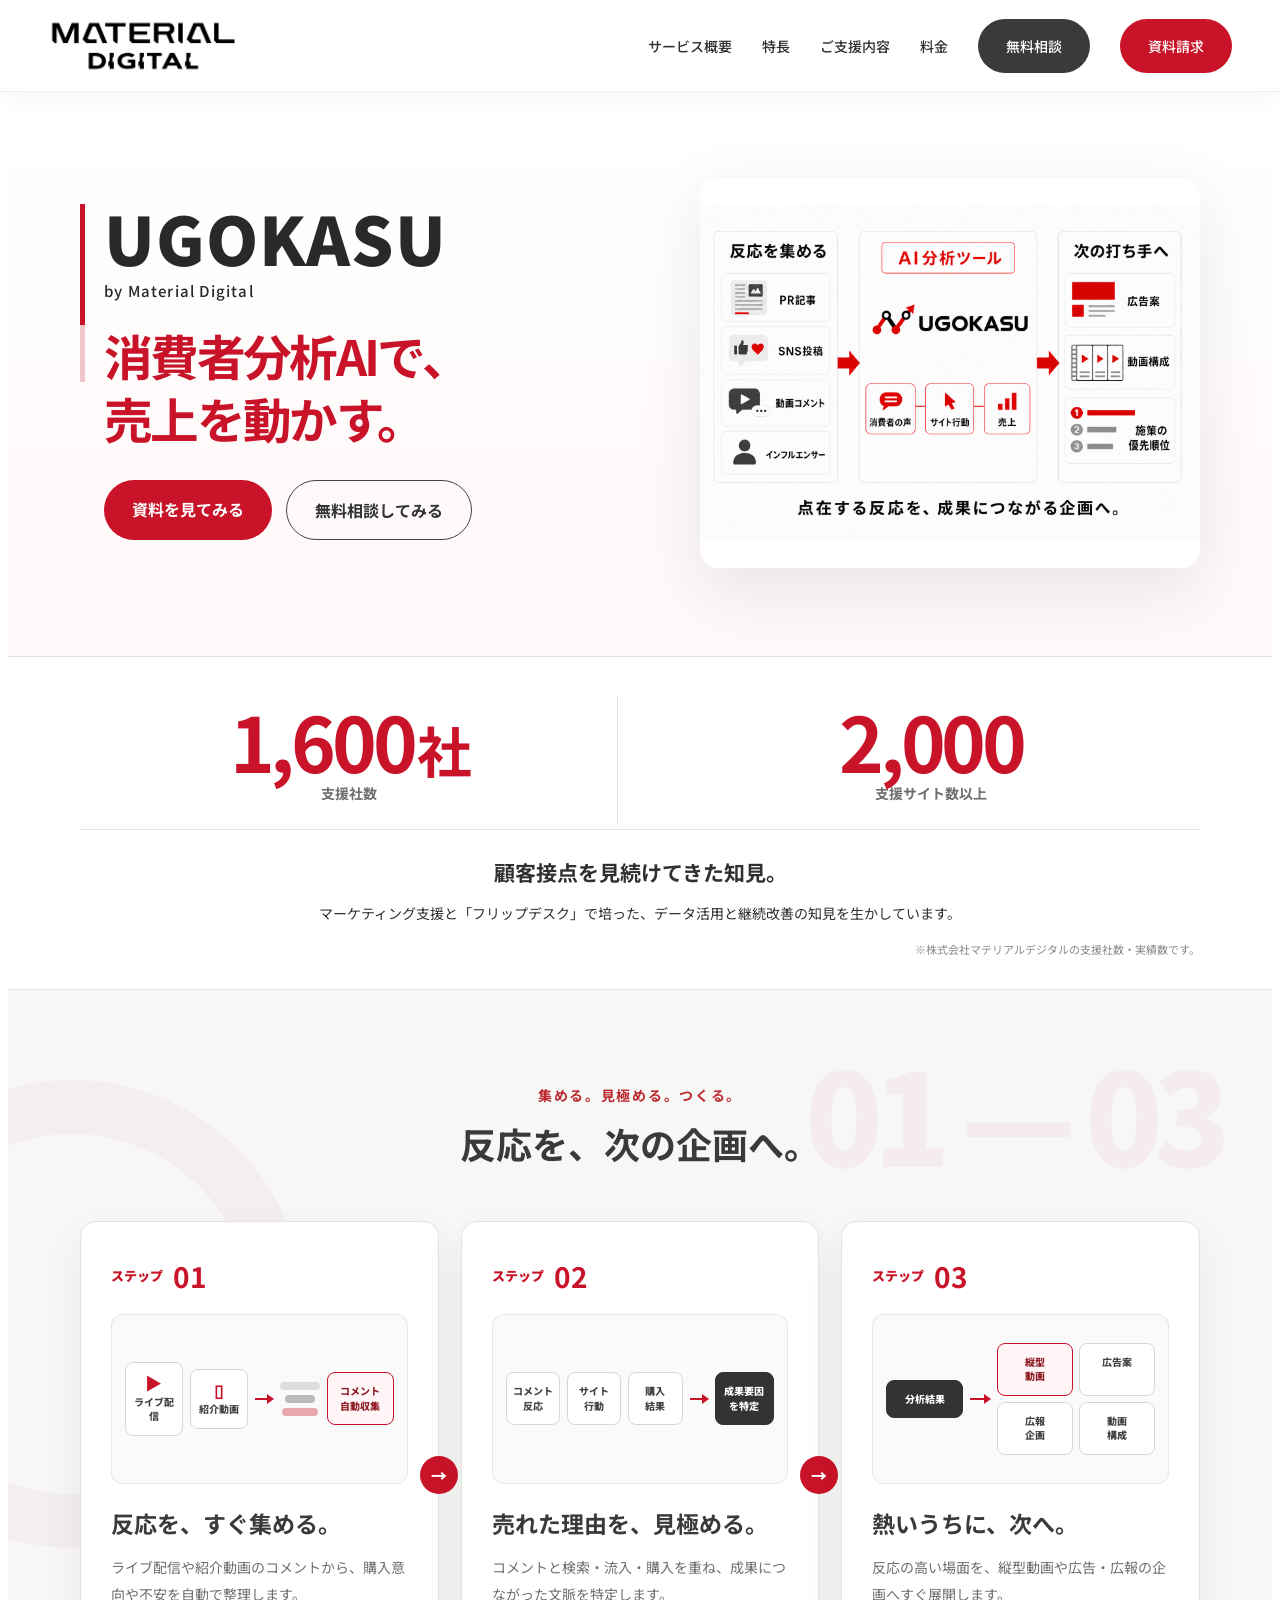
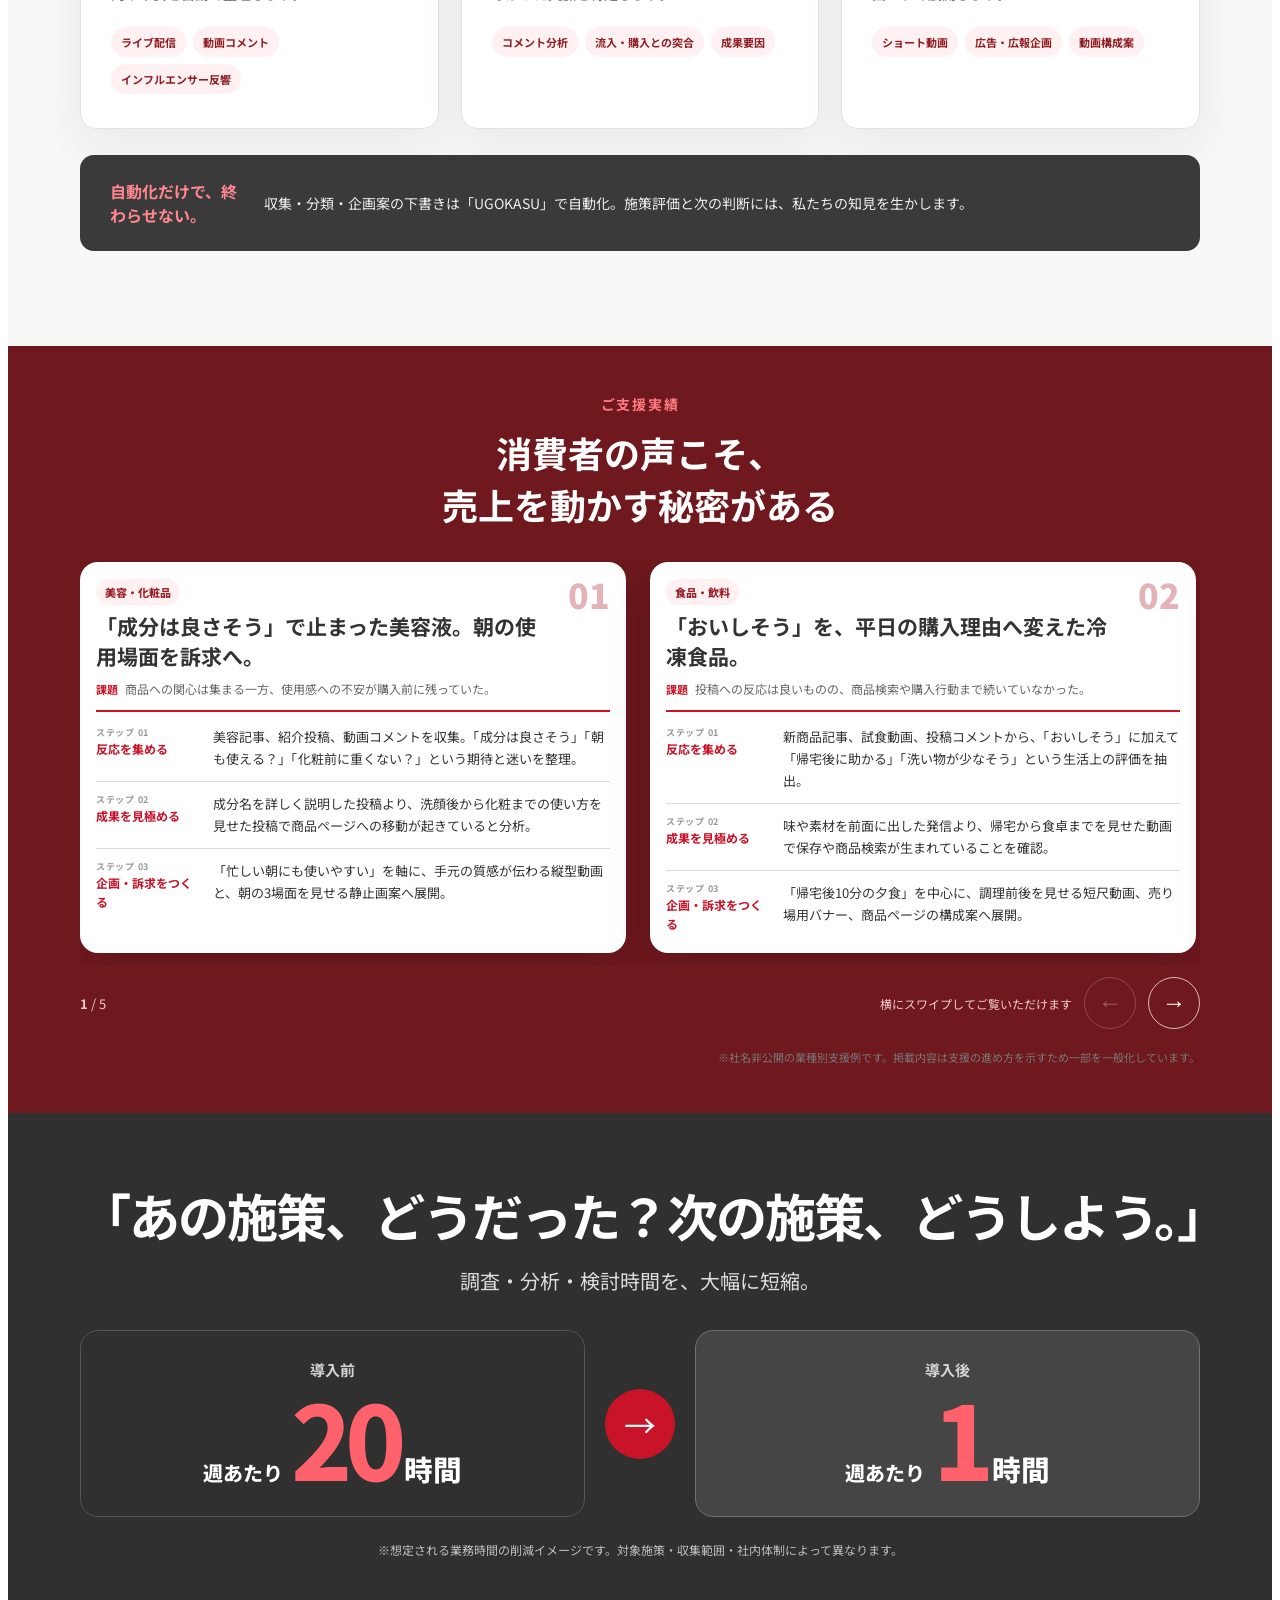
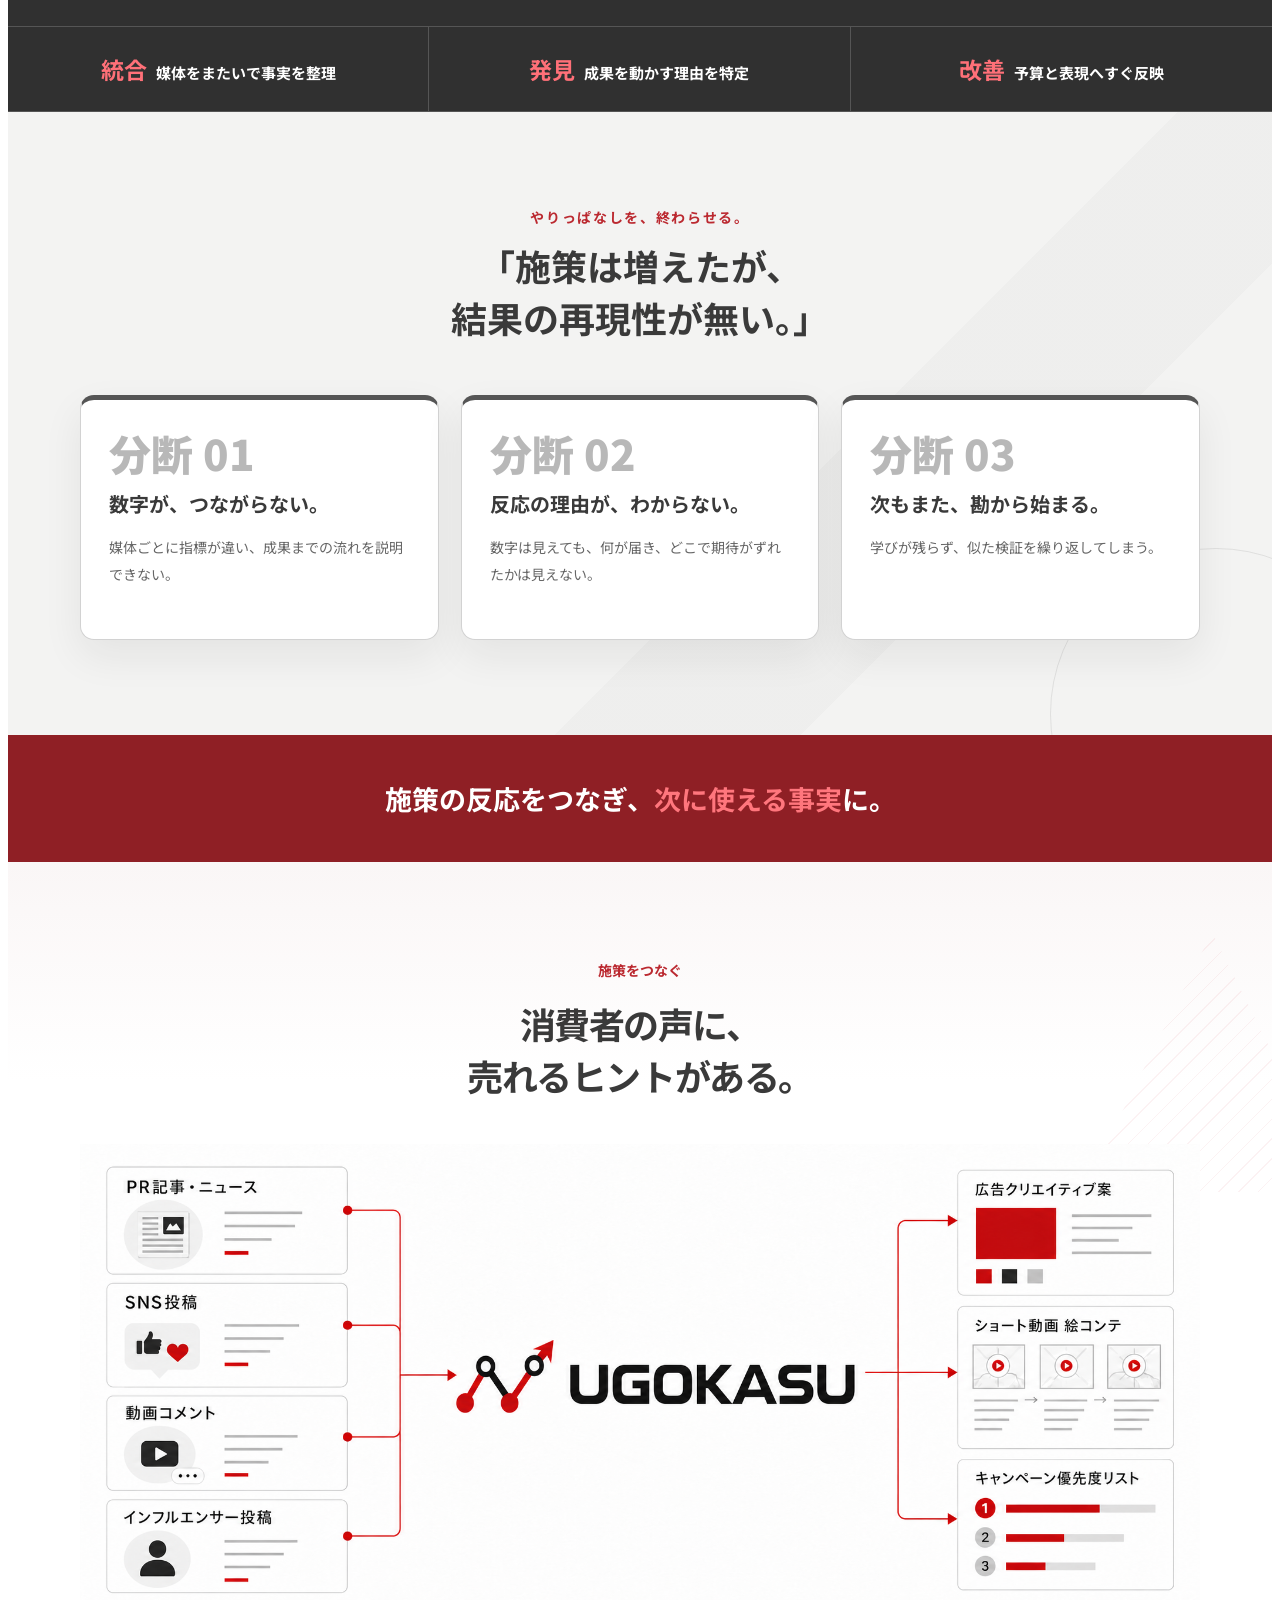
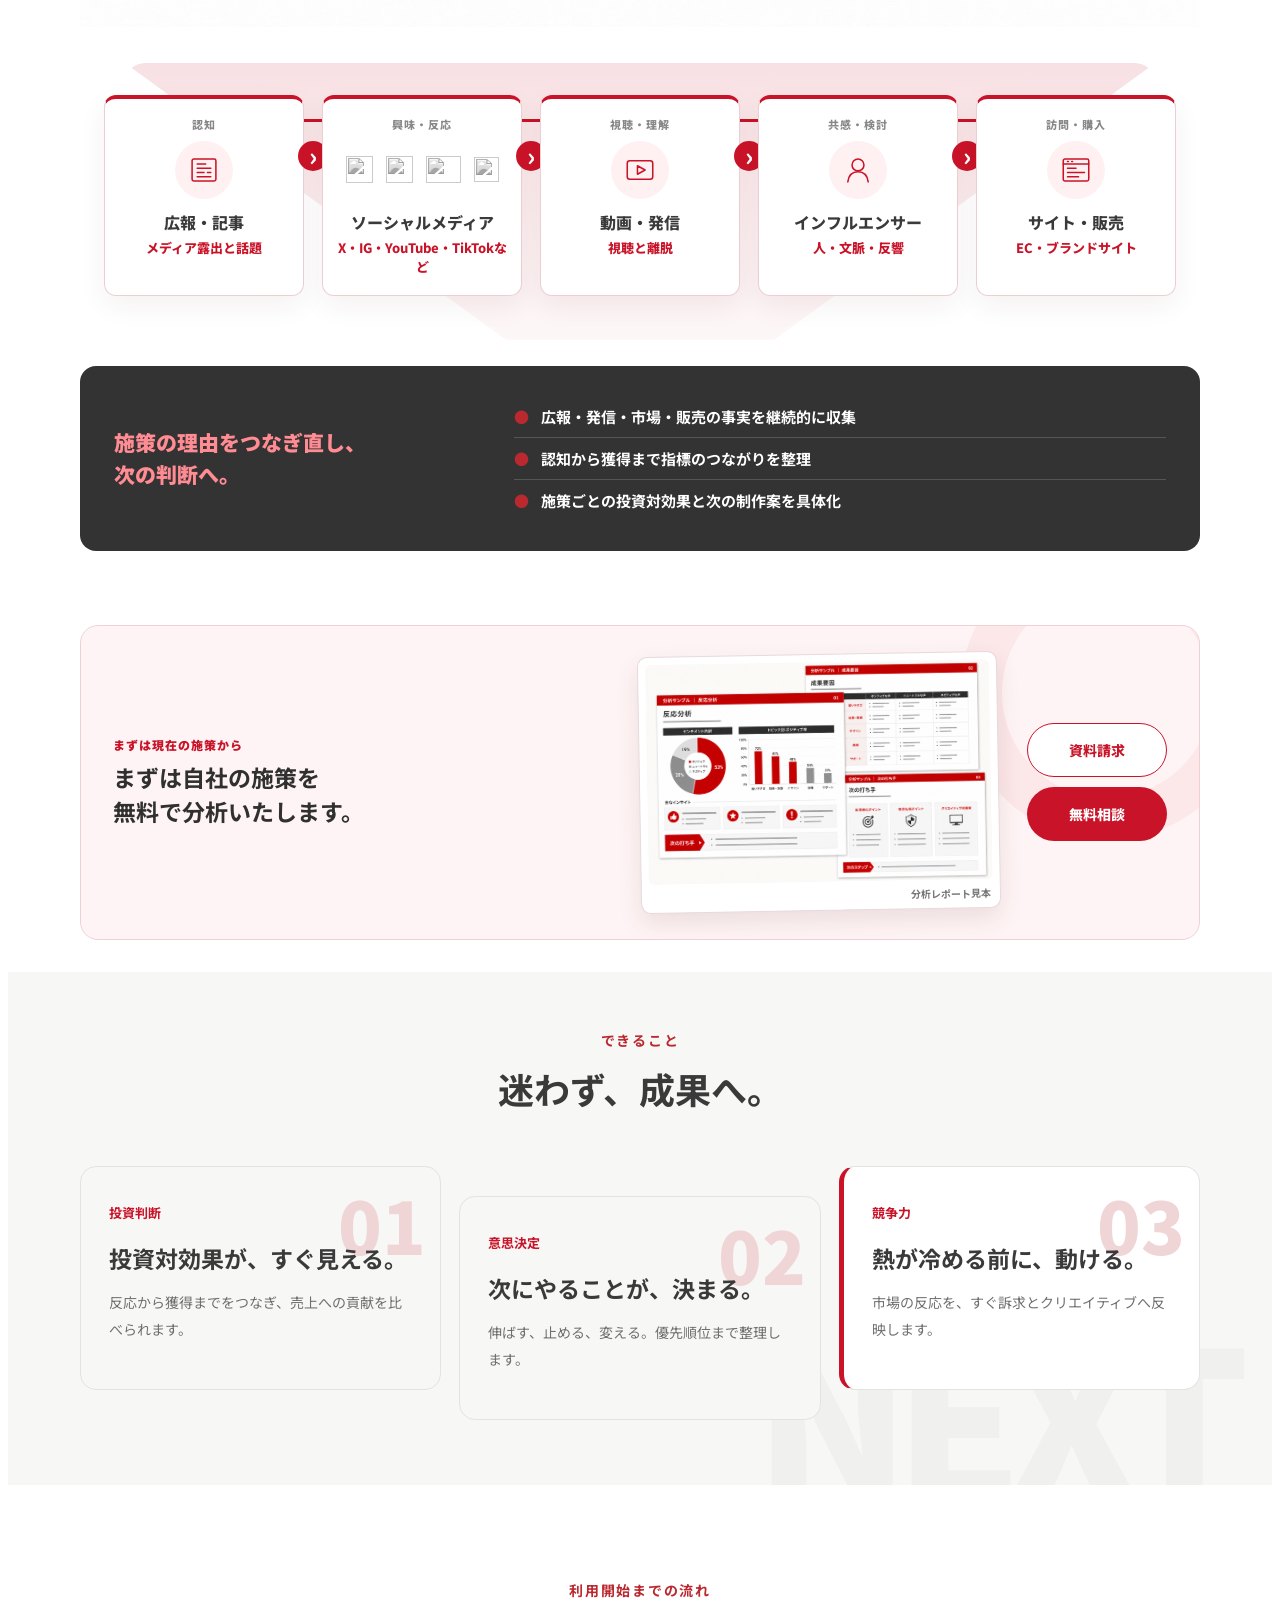
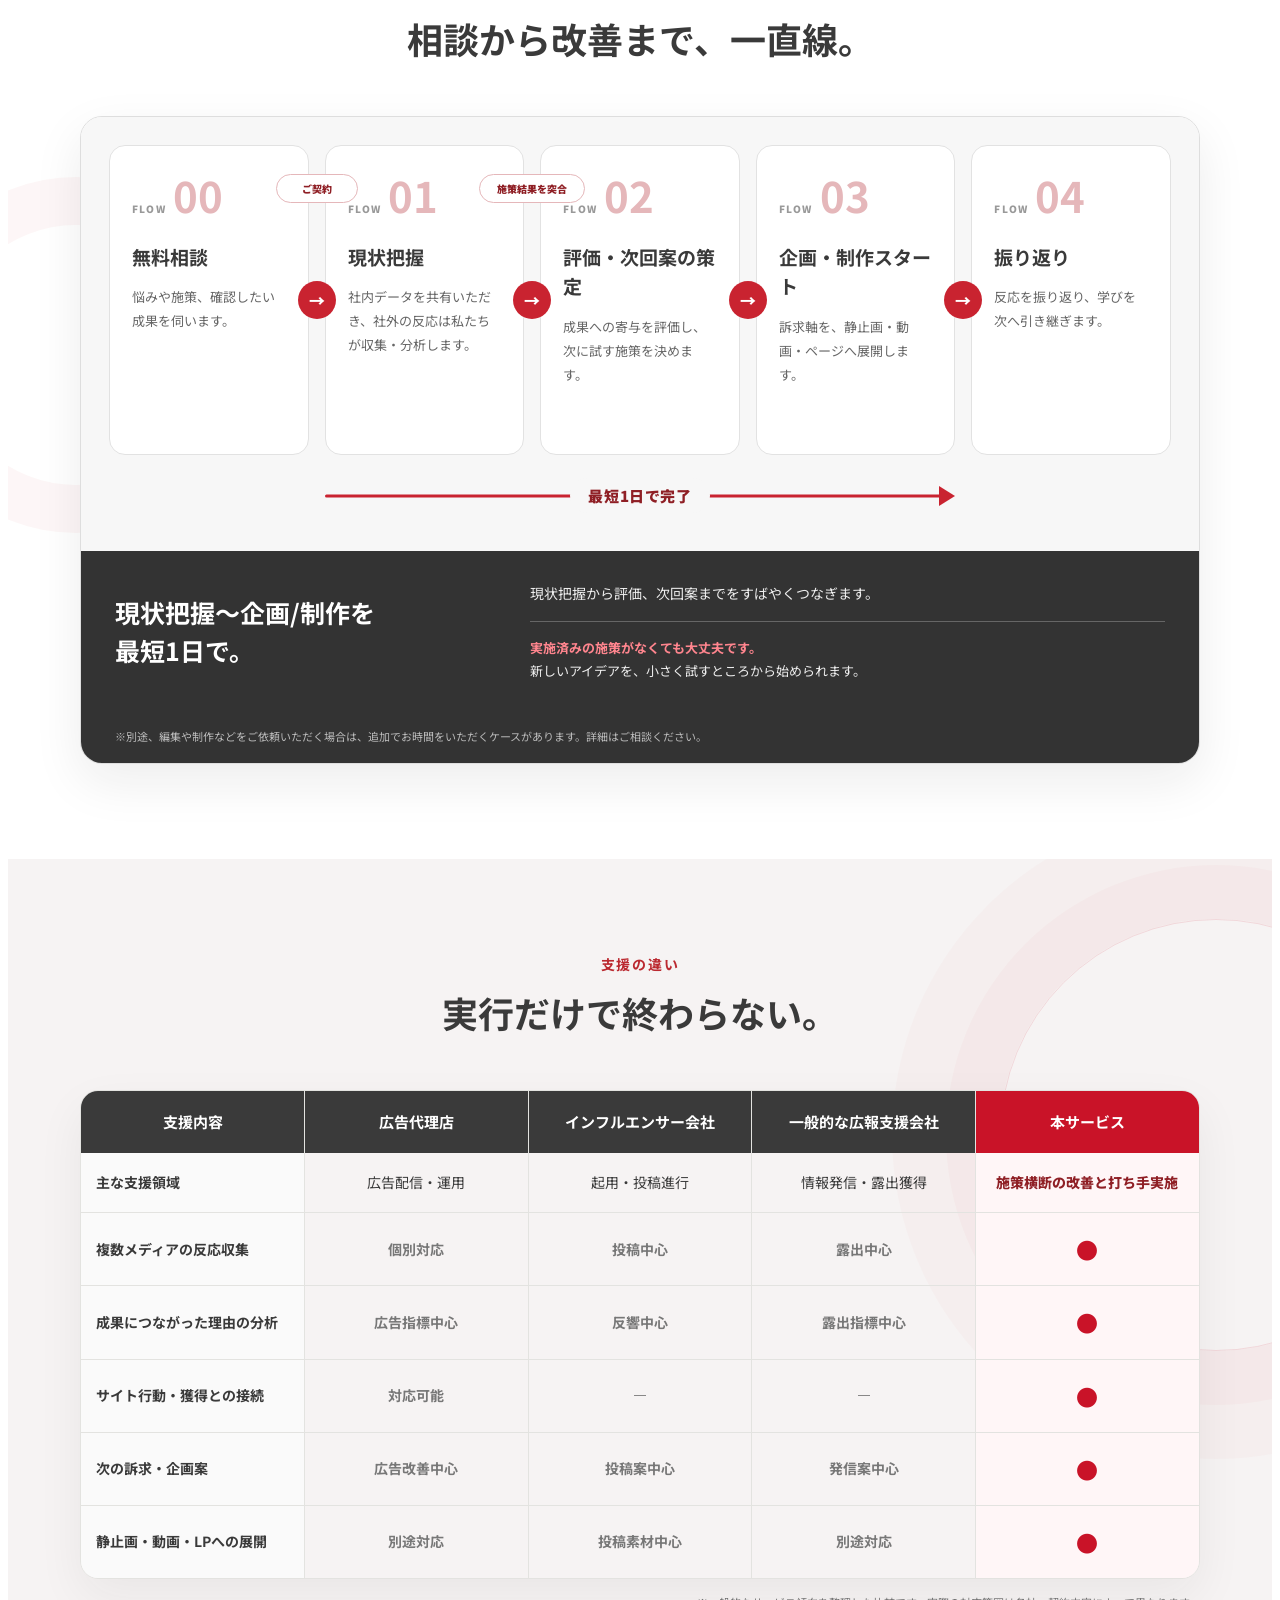
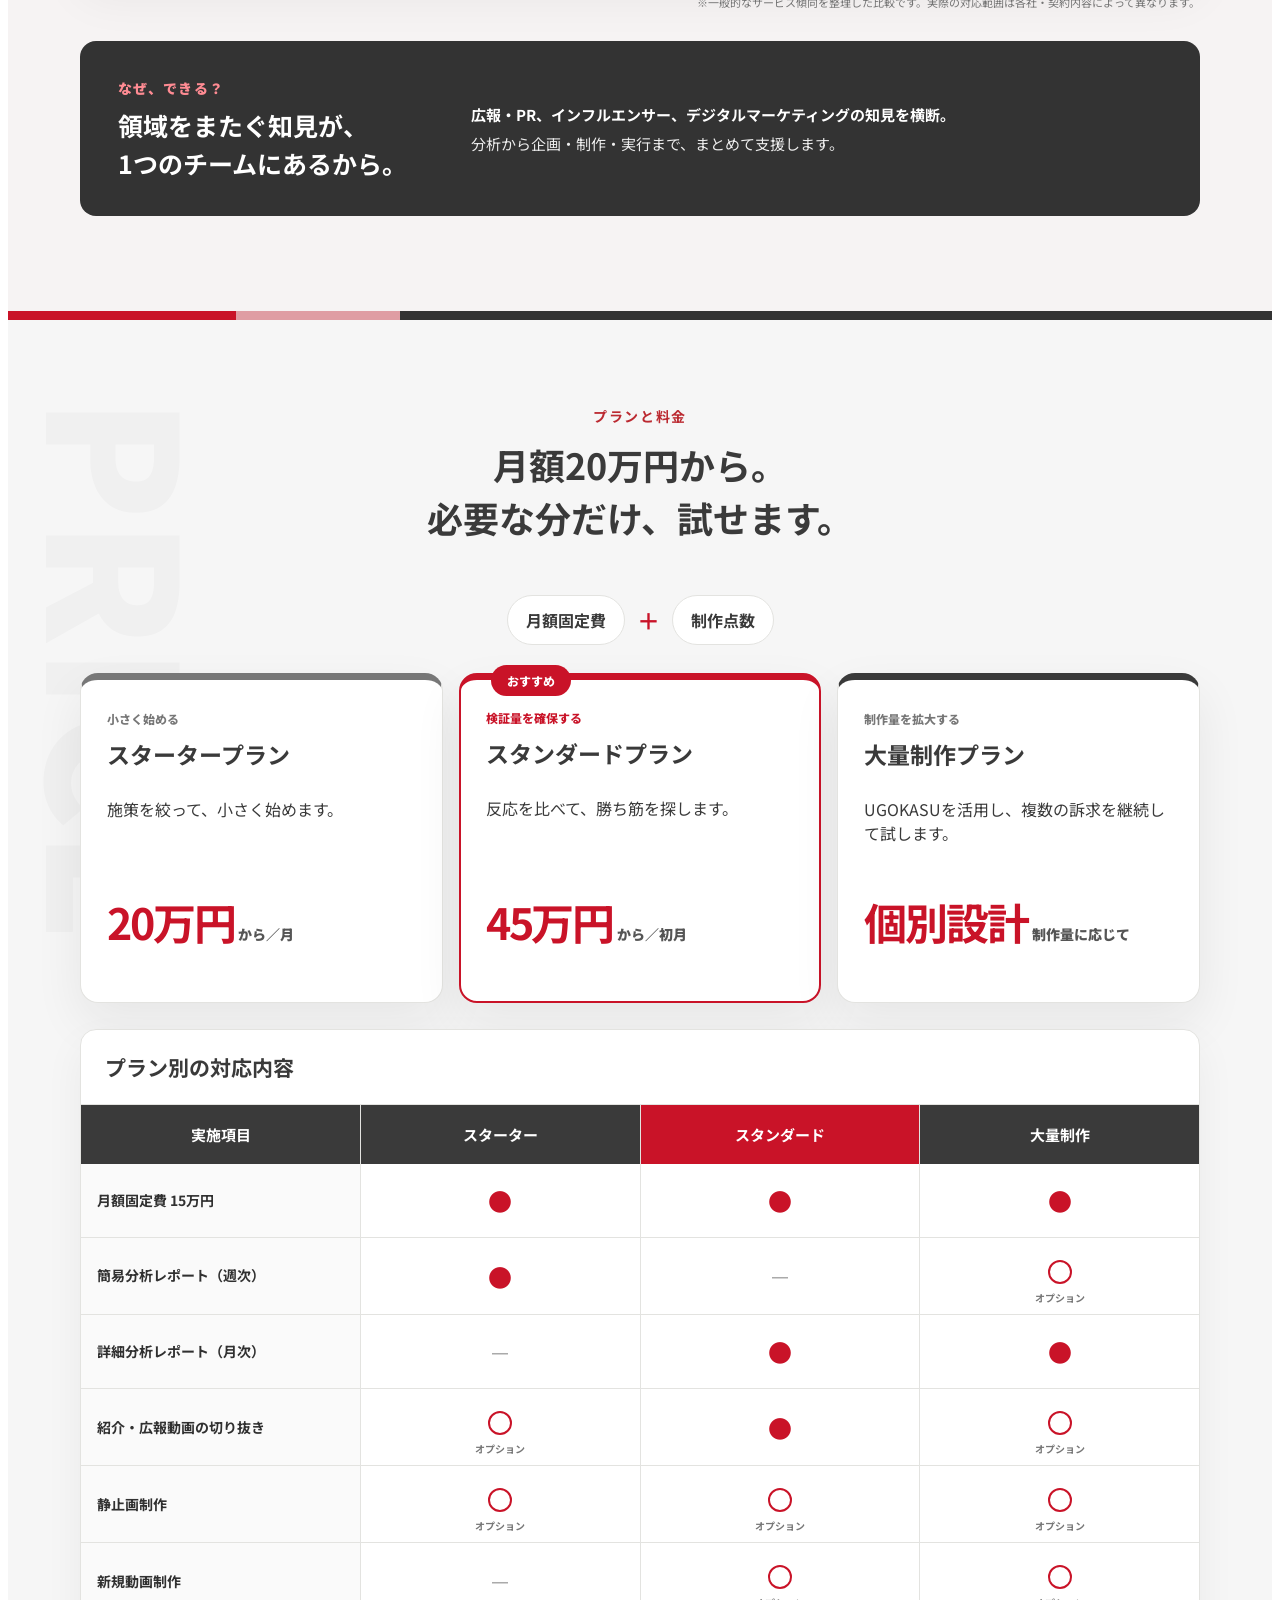
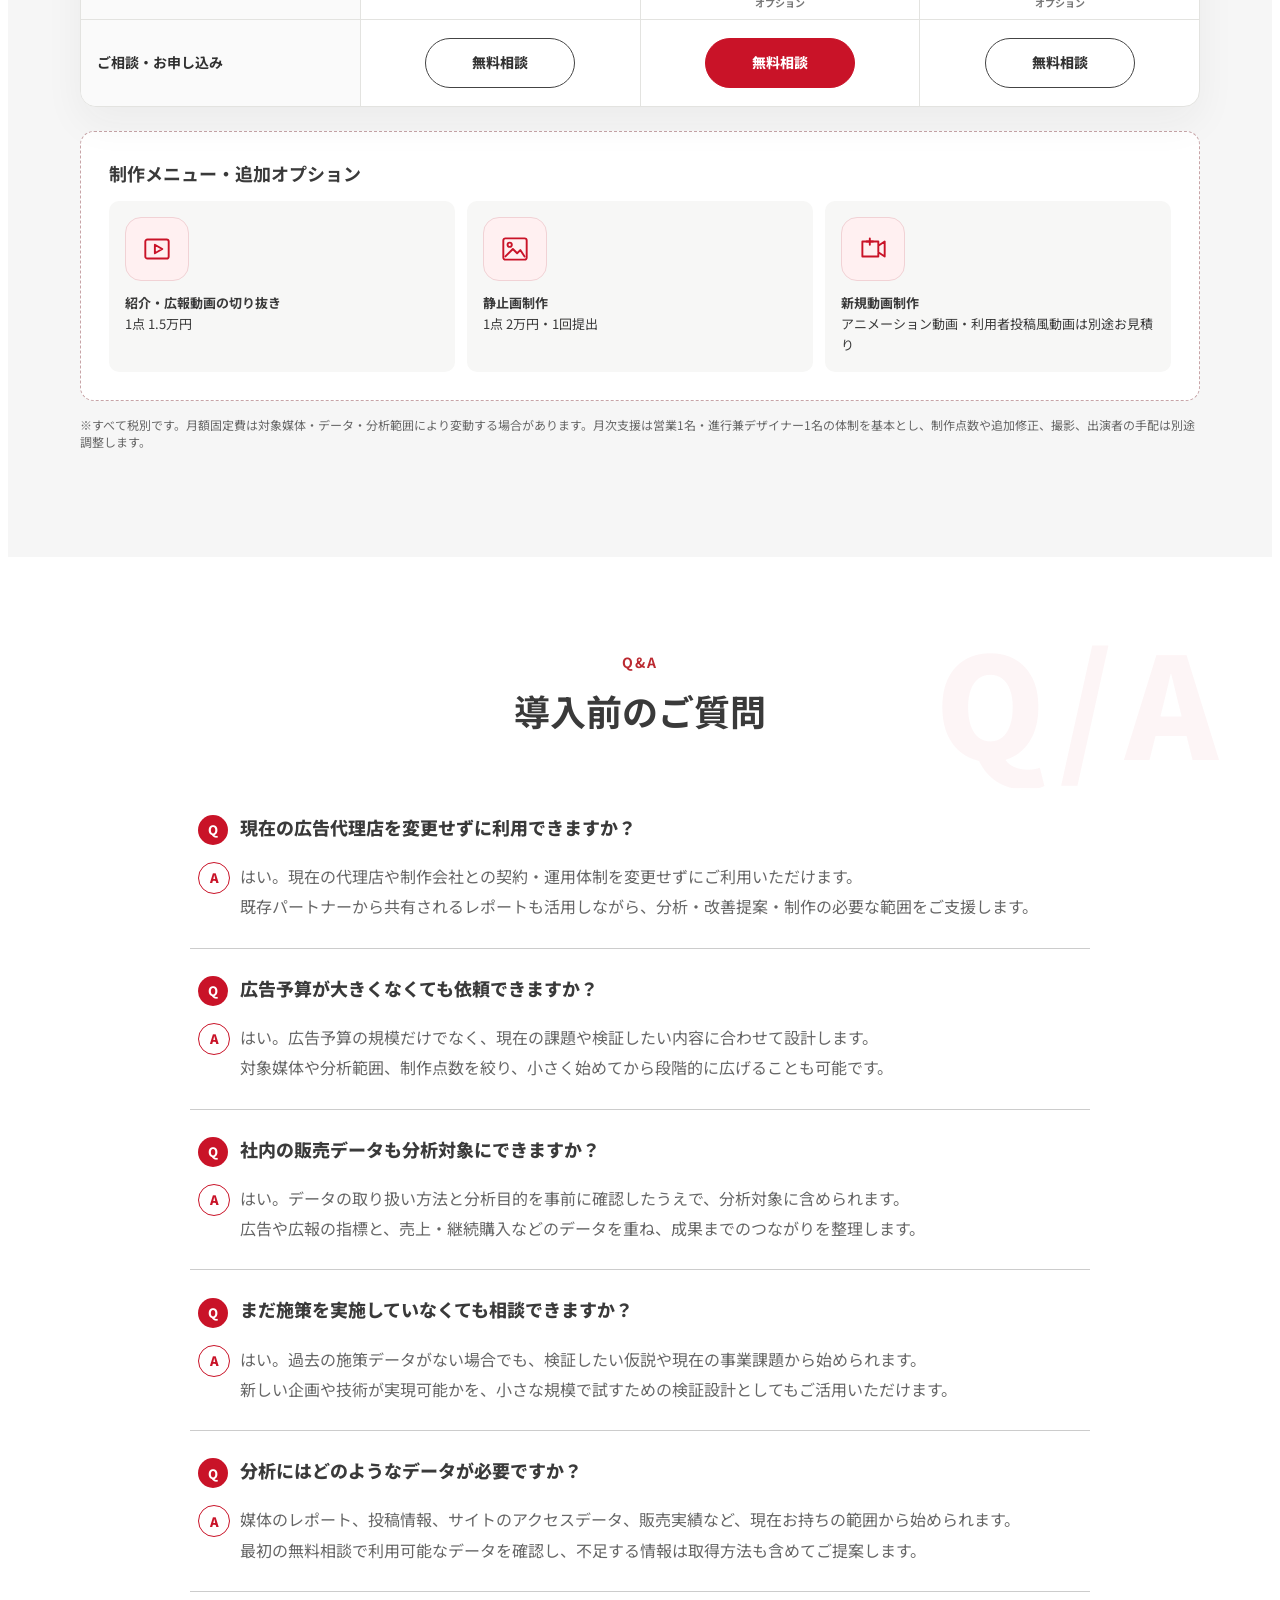
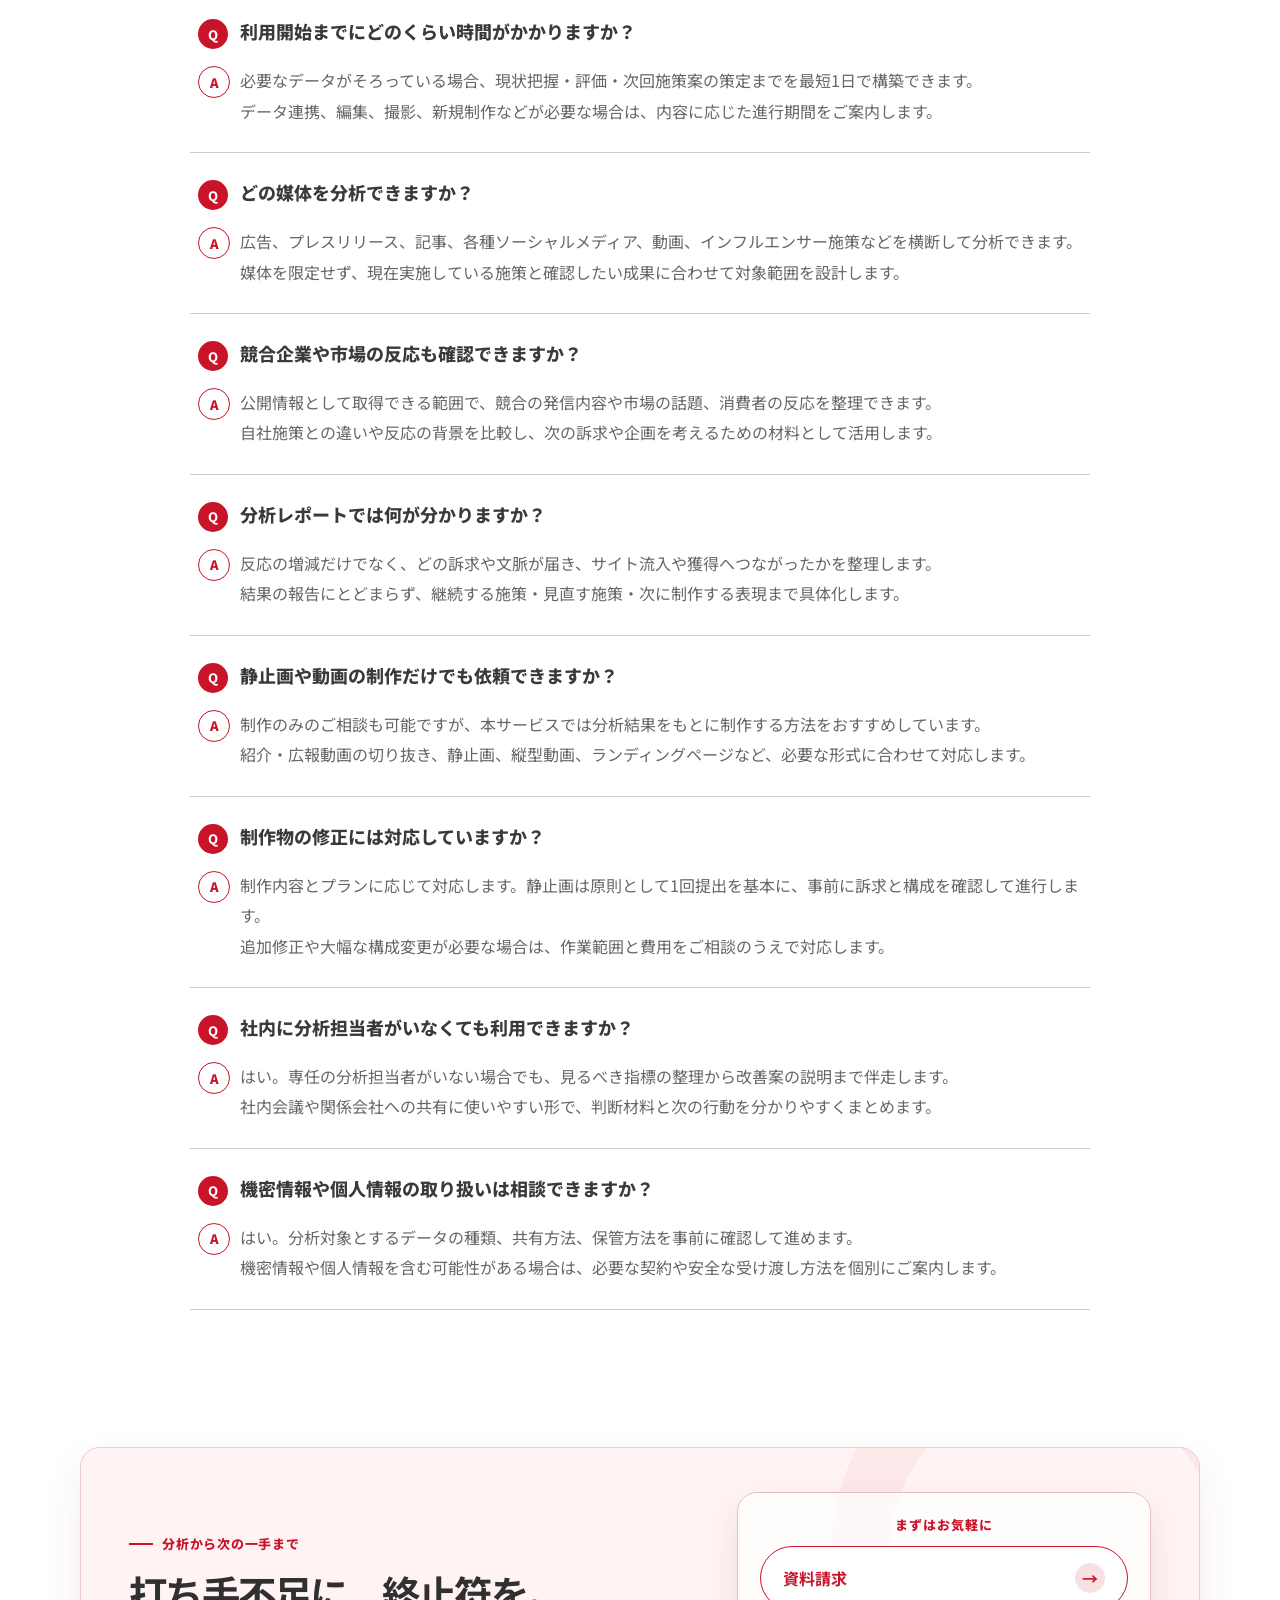
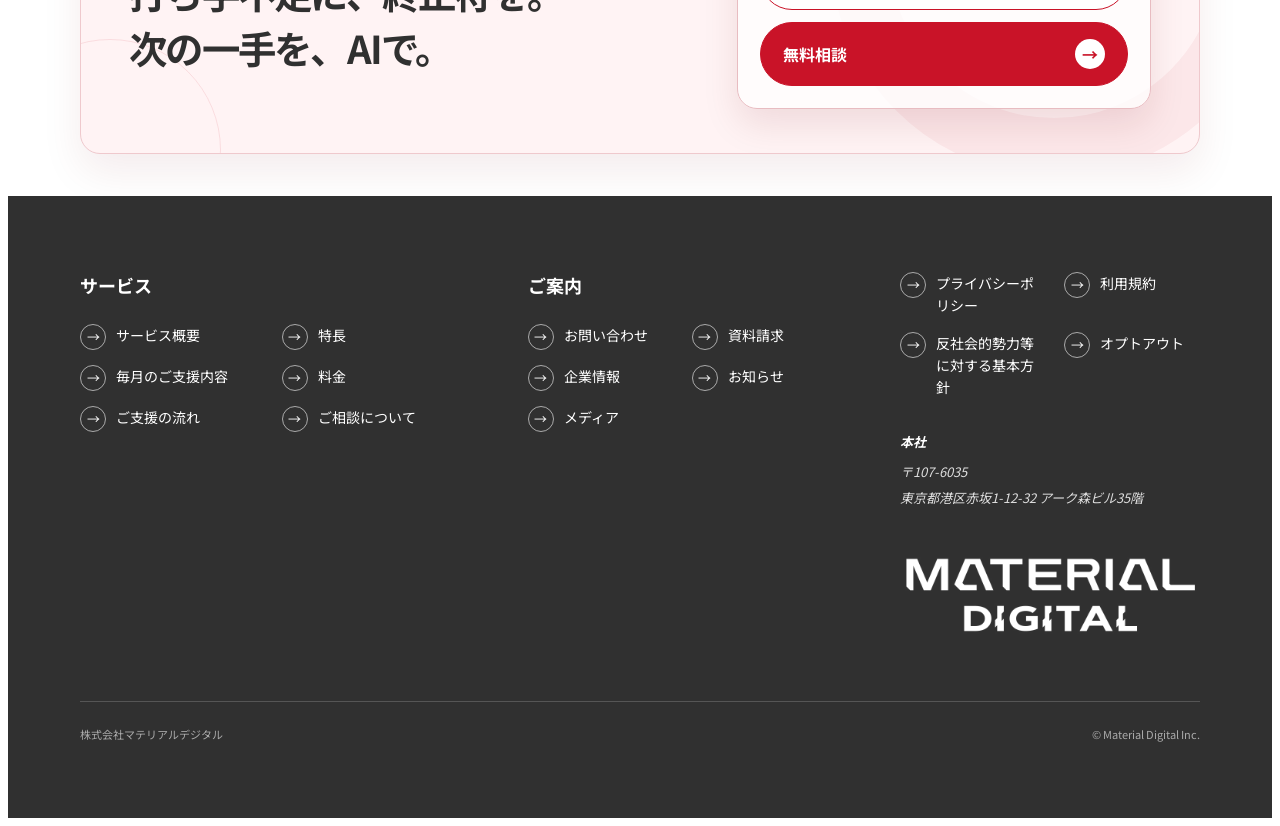
==== commit 71a3a6b9: "UGOKASUのコピーと画像配置を更新" ====
--- a/index.html
+++ b/index.html
@@ -159,8 +159,10 @@
 @media(max-width:767px){#mdj .step-system::before{left:-190px;top:160px}#mdj .step-system::after{right:14px;top:42px;font-size:70px}#mdj .pain::after{right:-220px}#mdj #service::after{right:-160px;top:120px}#mdj .future::before{left:16px;top:46px;width:46px;height:5px}#mdj .future::after{right:-8px;bottom:8px;font-size:88px}#mdj .start-flow::before{left:-190px}#mdj .service-compare::before{right:-290px;top:110px}#mdj .price::before{height:6px}#mdj .price::after{display:none}#mdj .faq::before{right:10px;top:46px;font-size:70px}}
 @media(prefers-reduced-motion:reduce){#mdj .pain-card,#mdj .future-card,#mdj .plan-card{transition:none}}
 #mdj .time-impact .time-side .period,#mdj .time-impact .time-side .hours span{color:#fff}#mdj .time-impact .time-side .hours{color:#ff626b}#mdj .time-impact+.promise{border-color:#555;background:#303030;color:#fff}#mdj .time-impact+.promise div{border-color:#555}#mdj .time-impact+.promise b{color:#ff7078}
-#mdj .media-visual.md-visual{margin-left:0;margin-right:0;padding:0;background:transparent;border-radius:0;box-shadow:none}#mdj .media-visual.md-visual>img{display:block;width:100%;height:auto;aspect-ratio:auto;object-fit:contain;border-radius:0}
+#mdj .media-visual.md-visual{width:100%;max-width:100%;margin-left:auto;margin-right:auto;padding:0;background:transparent;border-radius:0;box-shadow:none}#mdj .media-visual.md-visual>img{display:block;width:100%;height:auto;aspect-ratio:auto;object-fit:contain;border-radius:0}
 #mdj .media-visual.md-visual{display:flex;justify-content:center;align-items:center}#mdj .media-visual.md-visual>img{margin-inline:auto}
+#mdj .hero-product{margin:0 0 26px;color:#292929;line-height:1}.hero-product-name{display:block;font-size:clamp(58px,5.2vw,82px);font-weight:900;letter-spacing:.015em}.hero-product-by{display:block;margin-top:12px;font-size:15px;font-weight:500;letter-spacing:.08em}#mdj .hero-copy h1.hero-benefit{margin:0 0 28px;color:var(--赤);font-size:clamp(42px,3.8vw,60px);line-height:1.3;letter-spacing:-.055em;white-space:normal}#mdj .hero-copy h1.hero-benefit span{display:block}#mdj .hero-copy::before{height:178px}
+@media(max-width:767px){#mdj .hero-product{margin-bottom:22px}.hero-product-name{font-size:52px}.hero-product-by{margin-top:9px;font-size:12px}#mdj .hero-copy h1.hero-benefit{font-size:38px;line-height:1.32}#mdj .hero-copy::before{height:150px}}
 @media(max-width:767px){#mdj .hero-visual{aspect-ratio:3/2;height:auto}#mdj .media-visual.md-visual>img{height:auto;aspect-ratio:auto}}
 </style>
 </head>
@@ -186,19 +188,15 @@
 <div class="hero">
 <div class="inner hero-grid">
 <div class="hero-copy">
-<span class="tag">話題・反応・売上を、ひとつながりに。</span>
-<h1>
-<span class="hero-main">AI×消費者分析を0秒で。<br>熱量を売上に変えるAIツール。</span>
-<em class="hero-sub">打ち手不足に終止符を。</em>
-</h1>
-<p class="lead">点在する反応をまとめて分析し、届いた理由を次の企画へ変えます。</p>
+<p class="hero-product"><strong class="hero-product-name">UGOKASU</strong><span class="hero-product-by">by Material Digital</span></p>
+<h1 class="hero-benefit"><span>消費者分析AIで、</span><span>売上を動かす。</span></h1>
 <div class="buttons">
 <a class="main" href="https://materialdigital.jp/common_document_request/">資料を見てみる</a>
 <a class="sub" href="https://materialdigital.jp/common_contact/">無料相談してみる</a>
 </div>
 </div>
 <div class="hero-visual">
-<img class="hero-img" width="1536" height="1024" src="mdas-fv-flow.png" alt="PR記事や投稿、動画コメント、インフルエンサーの反応をMDASで分析し、広告案や動画構成、施策の優先順位へつなげる流れ">
+<img class="hero-img" width="1536" height="1024" src="ugokasu-fv-flow.png" alt="PR記事や投稿、動画コメント、インフルエンサーの反応をUGOKASUで分析し、広告案や動画構成、施策の優先順位へつなげる流れ">
 </div>
 </div>
 </div>
@@ -273,7 +271,7 @@
 </div>
 <div class="human-point">
 <strong>自動化だけで、終わらせない。</strong>
-<p>収集・分類・企画案の下書きは「MDAS」で自動化。施策評価と次の判断には、私たちの知見を生かします。</p>
+<p>収集・分類・企画案の下書きは「UGOKASU」で自動化。施策評価と次の判断には、私たちの知見を生かします。</p>
 </div>
 </div>
 </section>
@@ -281,7 +279,7 @@
 <div class="inner">
 <div class="heading">
 <div class="jp">ご支援実績</div>
-<h2>声から生まれた、改善実績。</h2>
+<h2>消費者の声こそ、<br>売上を動かす秘密がある</h2>
 </div>
 <div class="case-carousel swipe-host" aria-roledescription="カルーセル">
 <div class="case-viewport" tabindex="0" aria-label="業種別のご支援事例">
@@ -341,7 +339,7 @@
 </section>
 <section class="time-impact" aria-labelledby="time-impact-lead">
 <div class="inner">
-<h2 class="time-impact-lead" id="time-impact-lead">あの施策、どうだった？</h2>
+<h2 class="time-impact-lead" id="time-impact-lead">「あの施策、どうだった？次の施策、どうしよう。」</h2>
 <p class="time-title">調査・分析・検討時間を、大幅に短縮。</p>
 <div class="time-compare">
 <div class="time-side">
@@ -369,7 +367,7 @@
 <div class="inner">
 <div class="heading">
 <div class="jp">やりっぱなしを、終わらせる。</div>
-<h2>施策は増えた。<br>理由は見えない。</h2>
+<h2>「施策は増えたが、<br>結果の再現性が無い。」</h2>
 </div>
 <div class="pain-grid">
 <div class="pain-card">
@@ -400,7 +398,7 @@
 <h2>消費者の声に、<br>売れるヒントがある。</h2>
 </div>
 <figure class="media-visual md-visual">
-<img src="mdas-analysis-flow-wide.png" width="1912" height="823" loading="lazy" alt="記事、SNS投稿、動画コメント、インフルエンサーの反応をMDASで分析し、広告案、動画構成、施策の優先順位へつなげる流れ">
+<img src="ugokasu-analysis-flow-wide.png" width="1909" height="824" loading="lazy" alt="記事、SNS投稿、動画コメント、インフルエンサーの反応をUGOKASUで分析し、広告案、動画構成、施策の優先順位へつなげる流れ">
 </figure>
 <div class="media-funnel-shell swipe-host">
 <div class="media-sources" aria-label="分析対象となる接点">
@@ -579,7 +577,7 @@
 <article class="plan-card">
 <div class="plan-kicker">制作量を拡大する</div>
 <h3>大量制作プラン</h3>
-<p>複数の訴求を、継続して試します。</p>
+<p>UGOKASUを活用し、複数の訴求を継続して試します。</p>
 <div class="plan-price">
 <b>個別設計</b>
 <small>制作量に応じて</small>
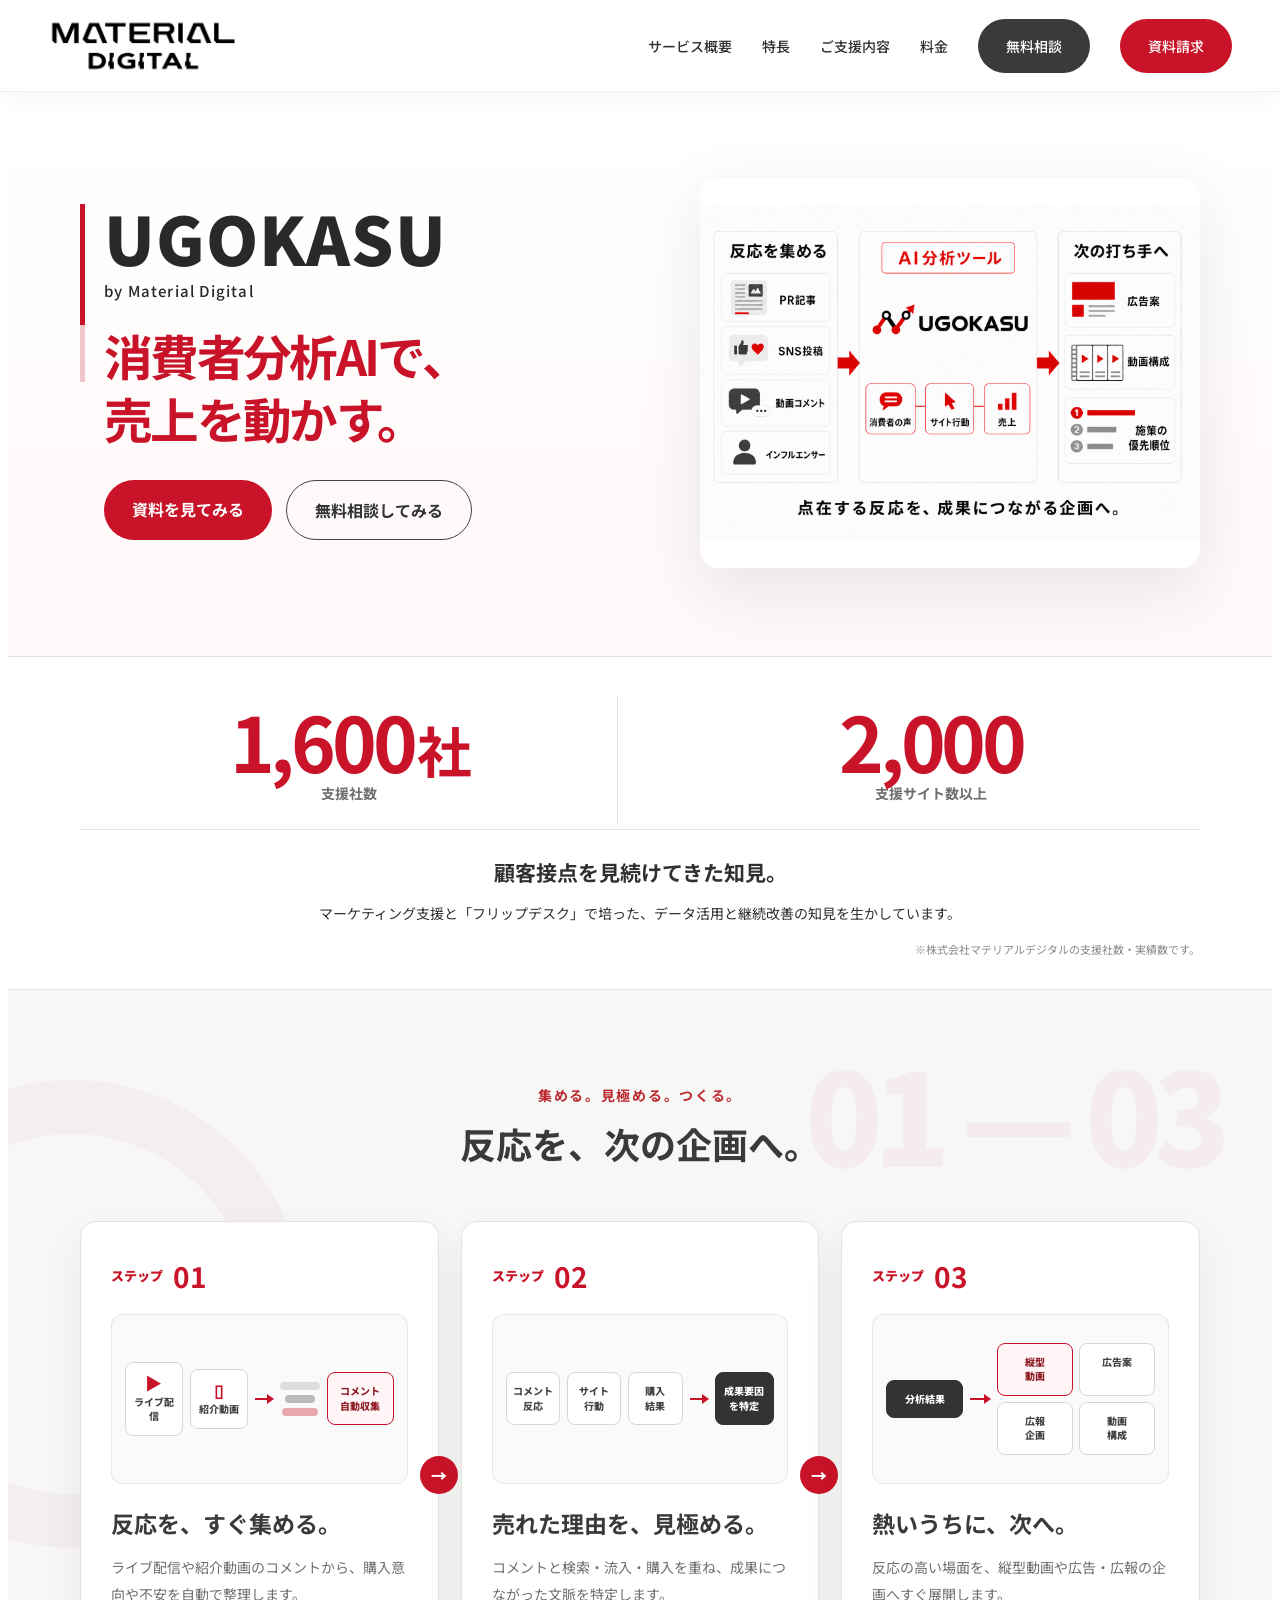
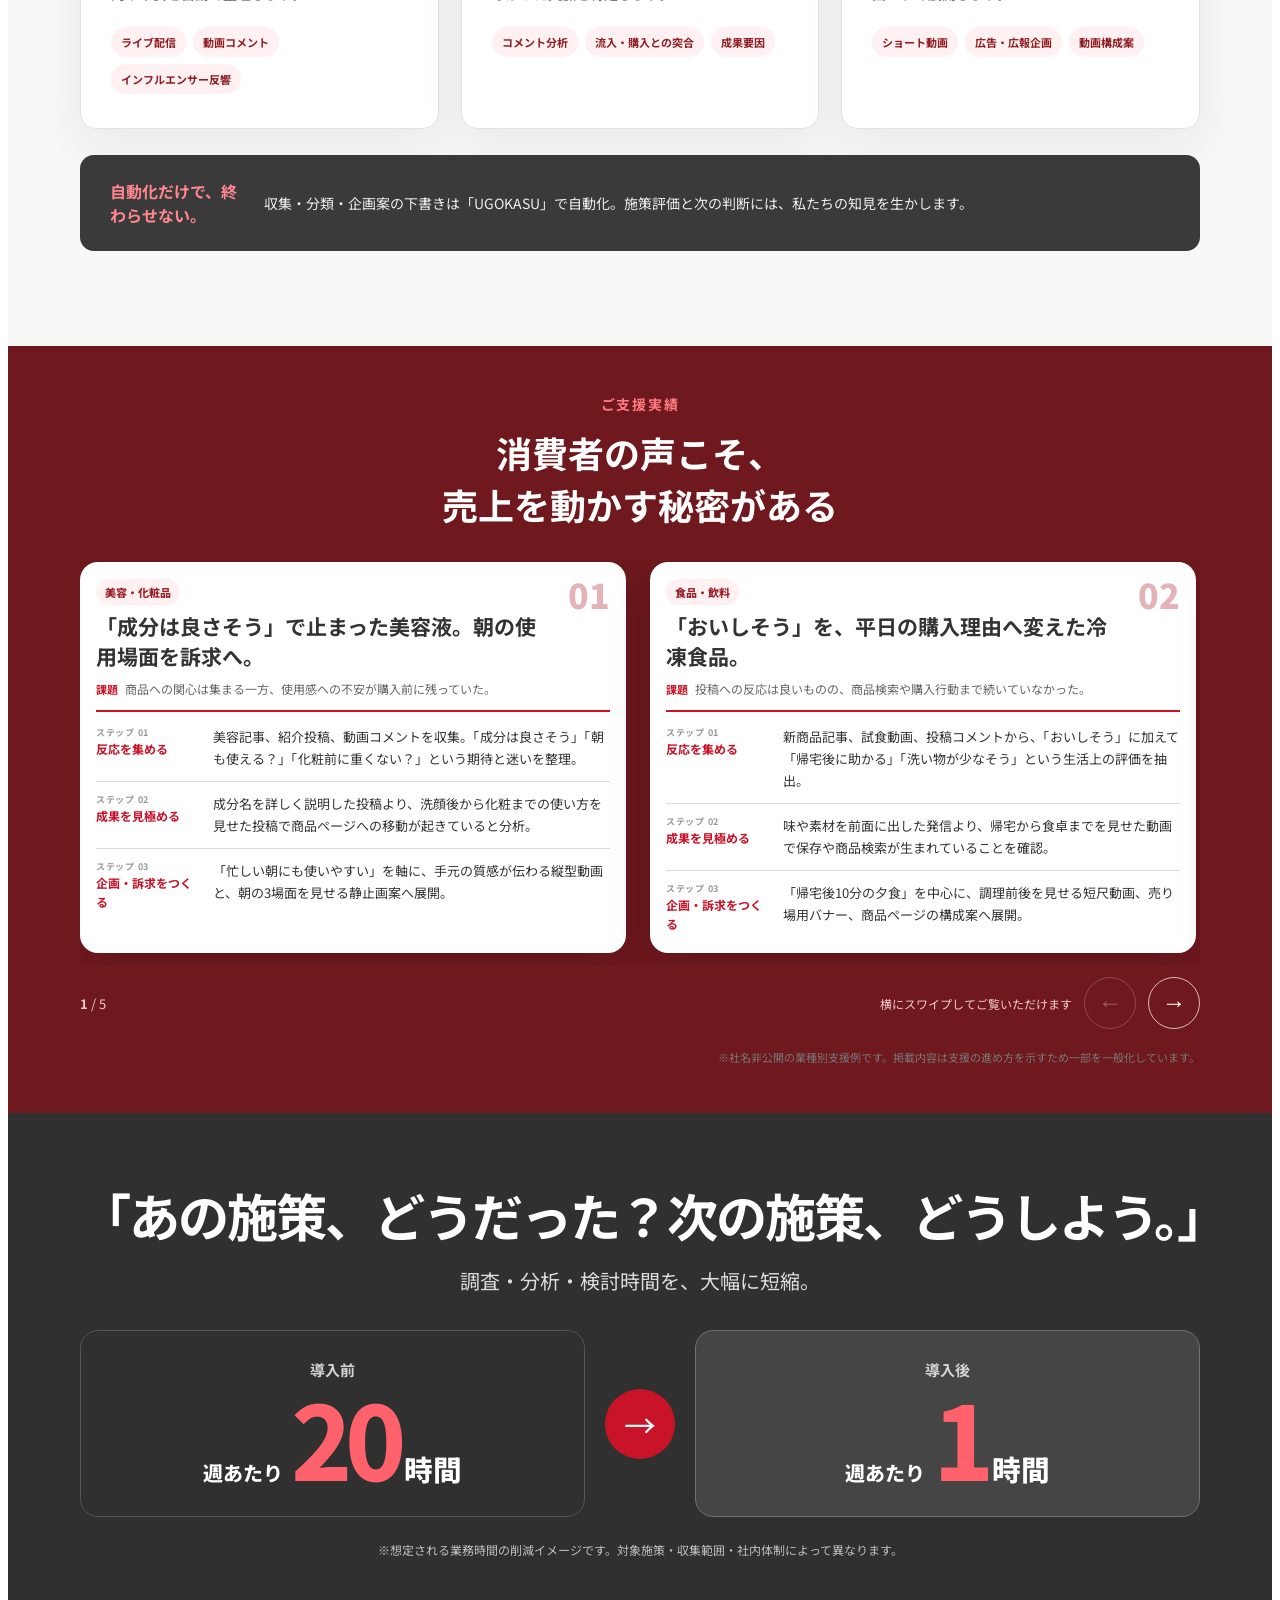
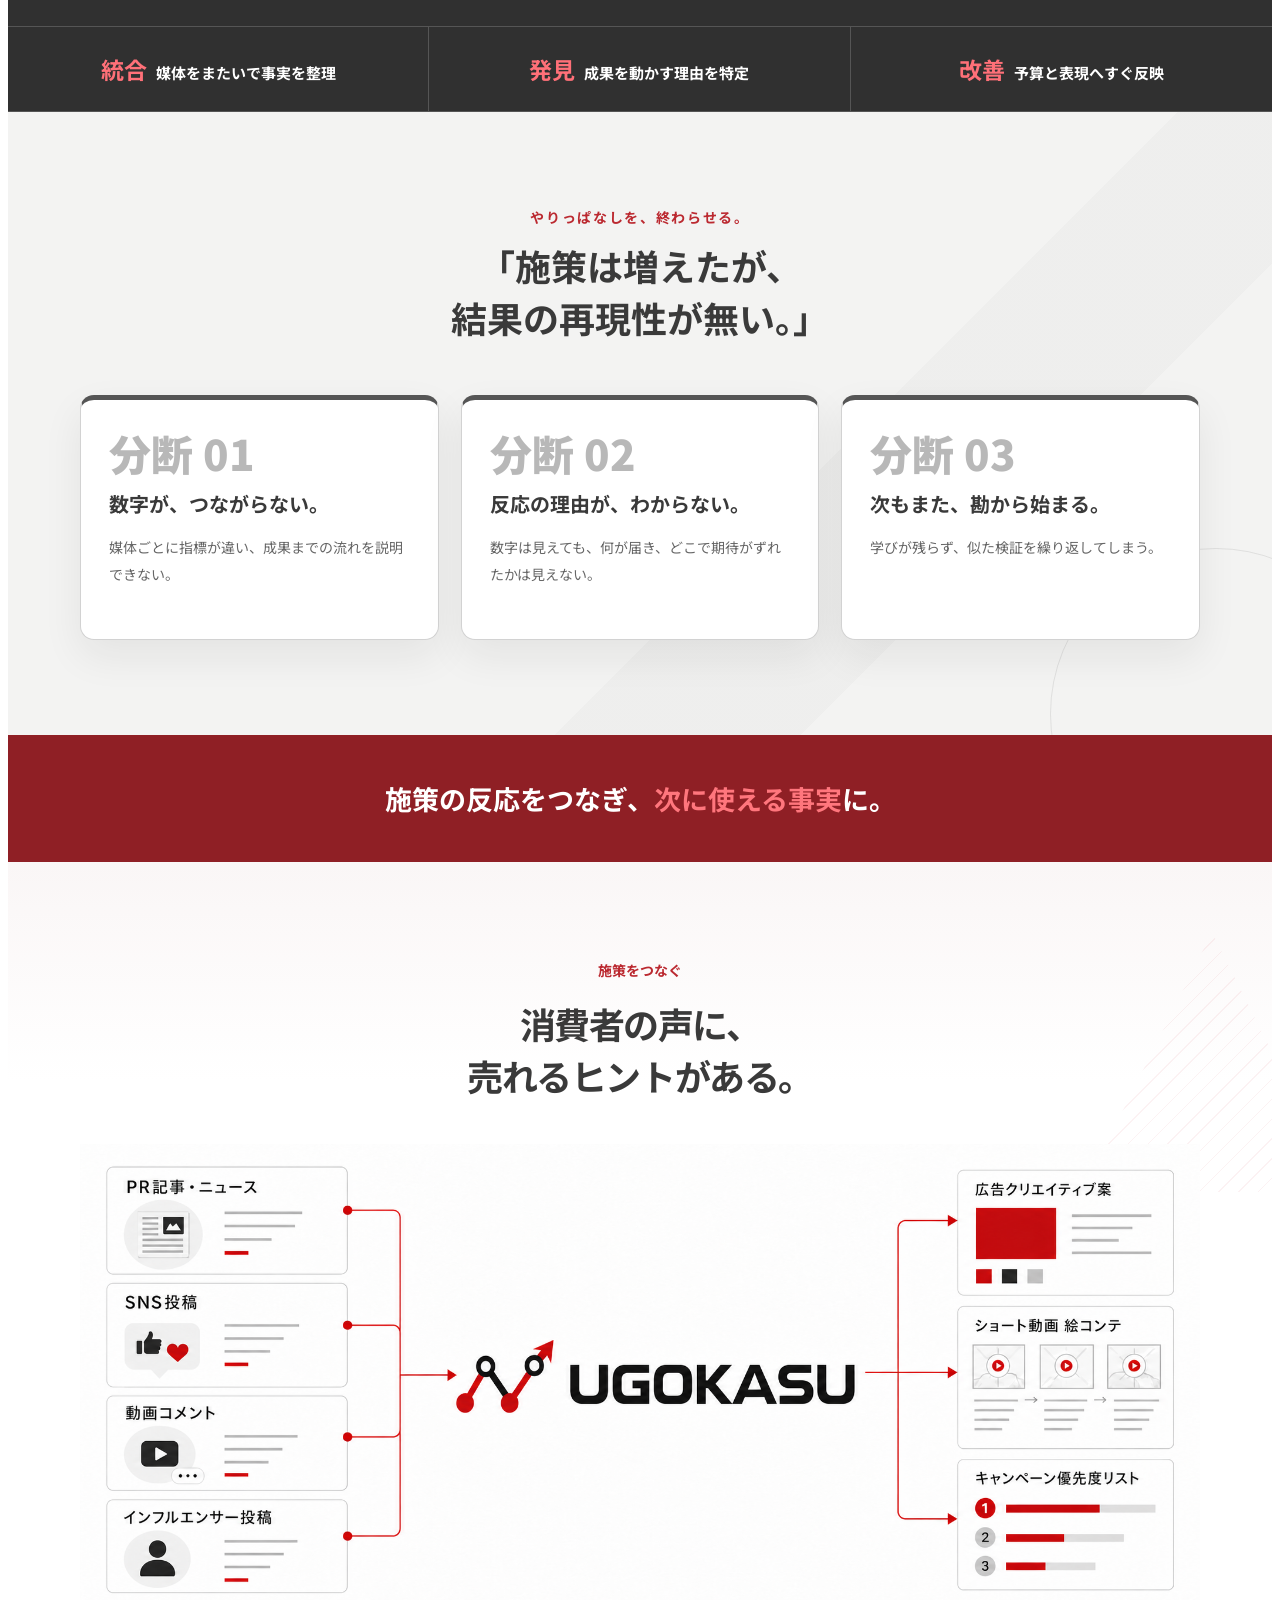
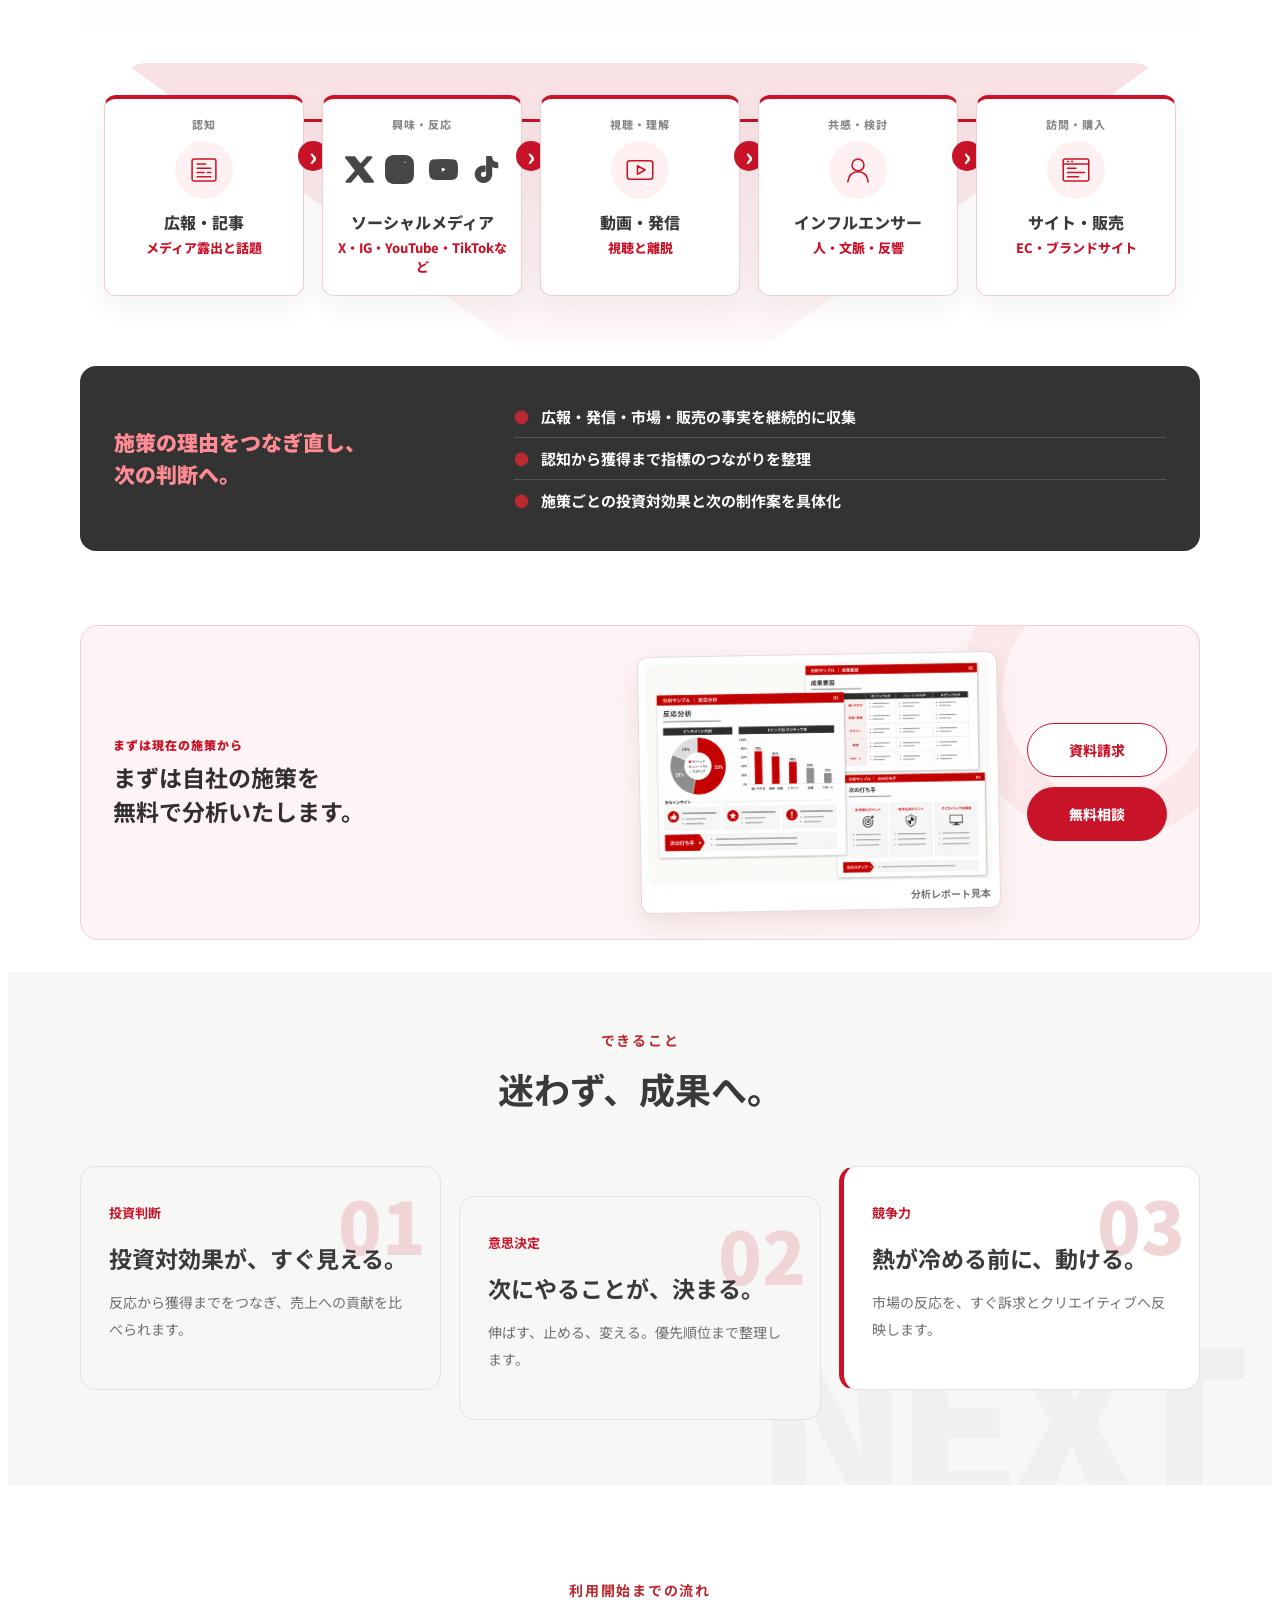
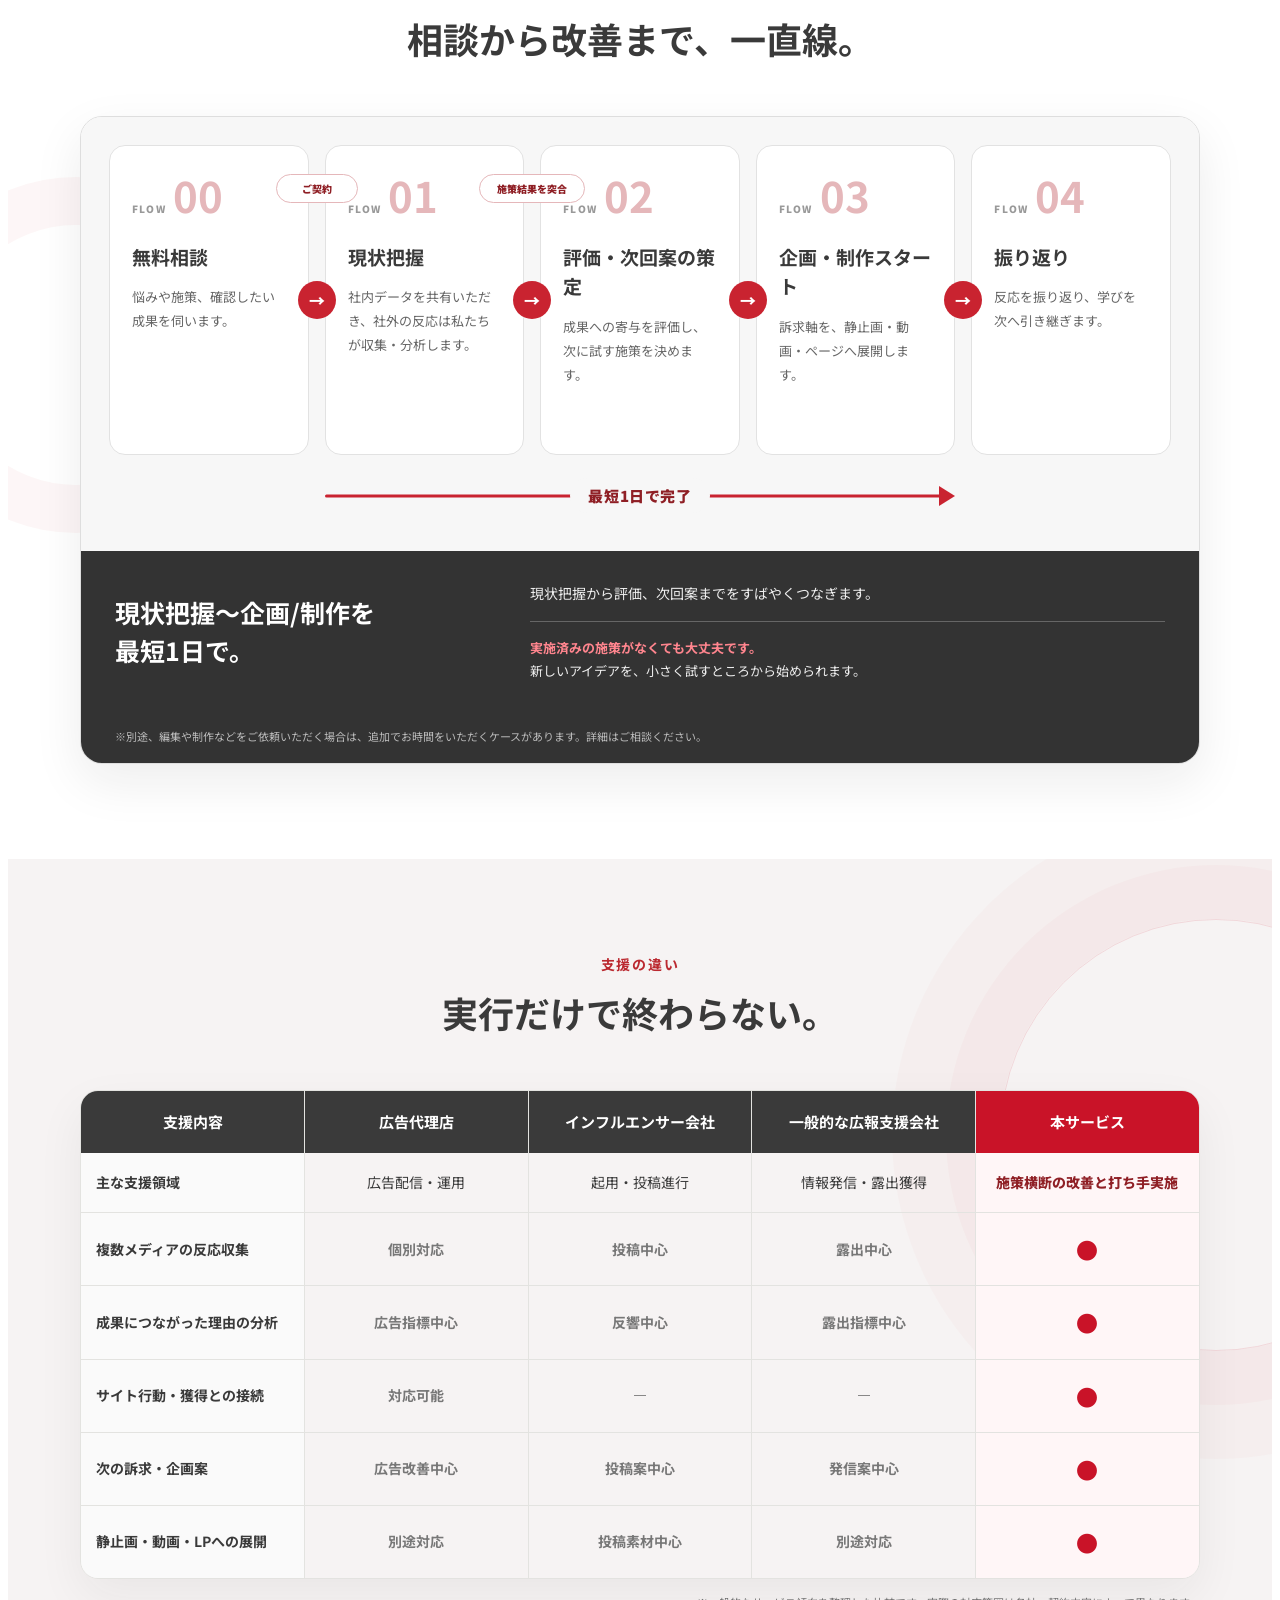
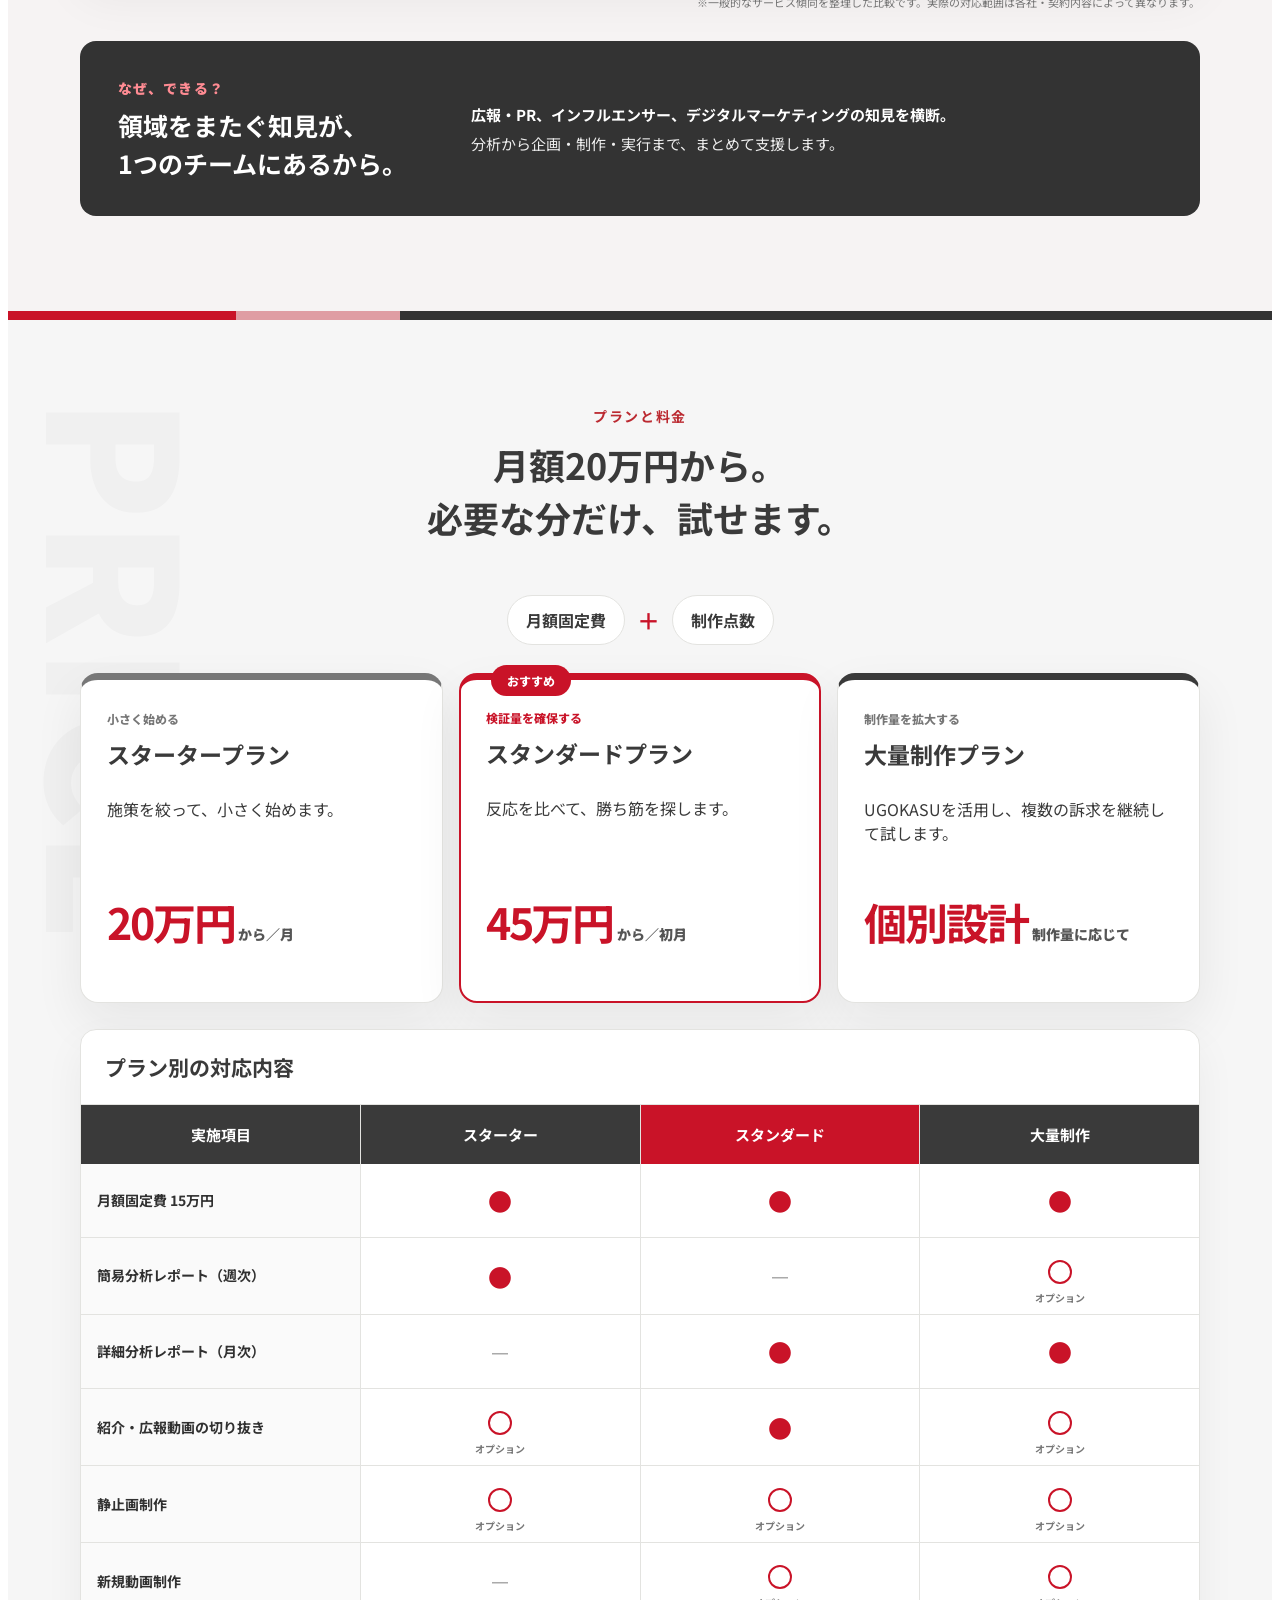
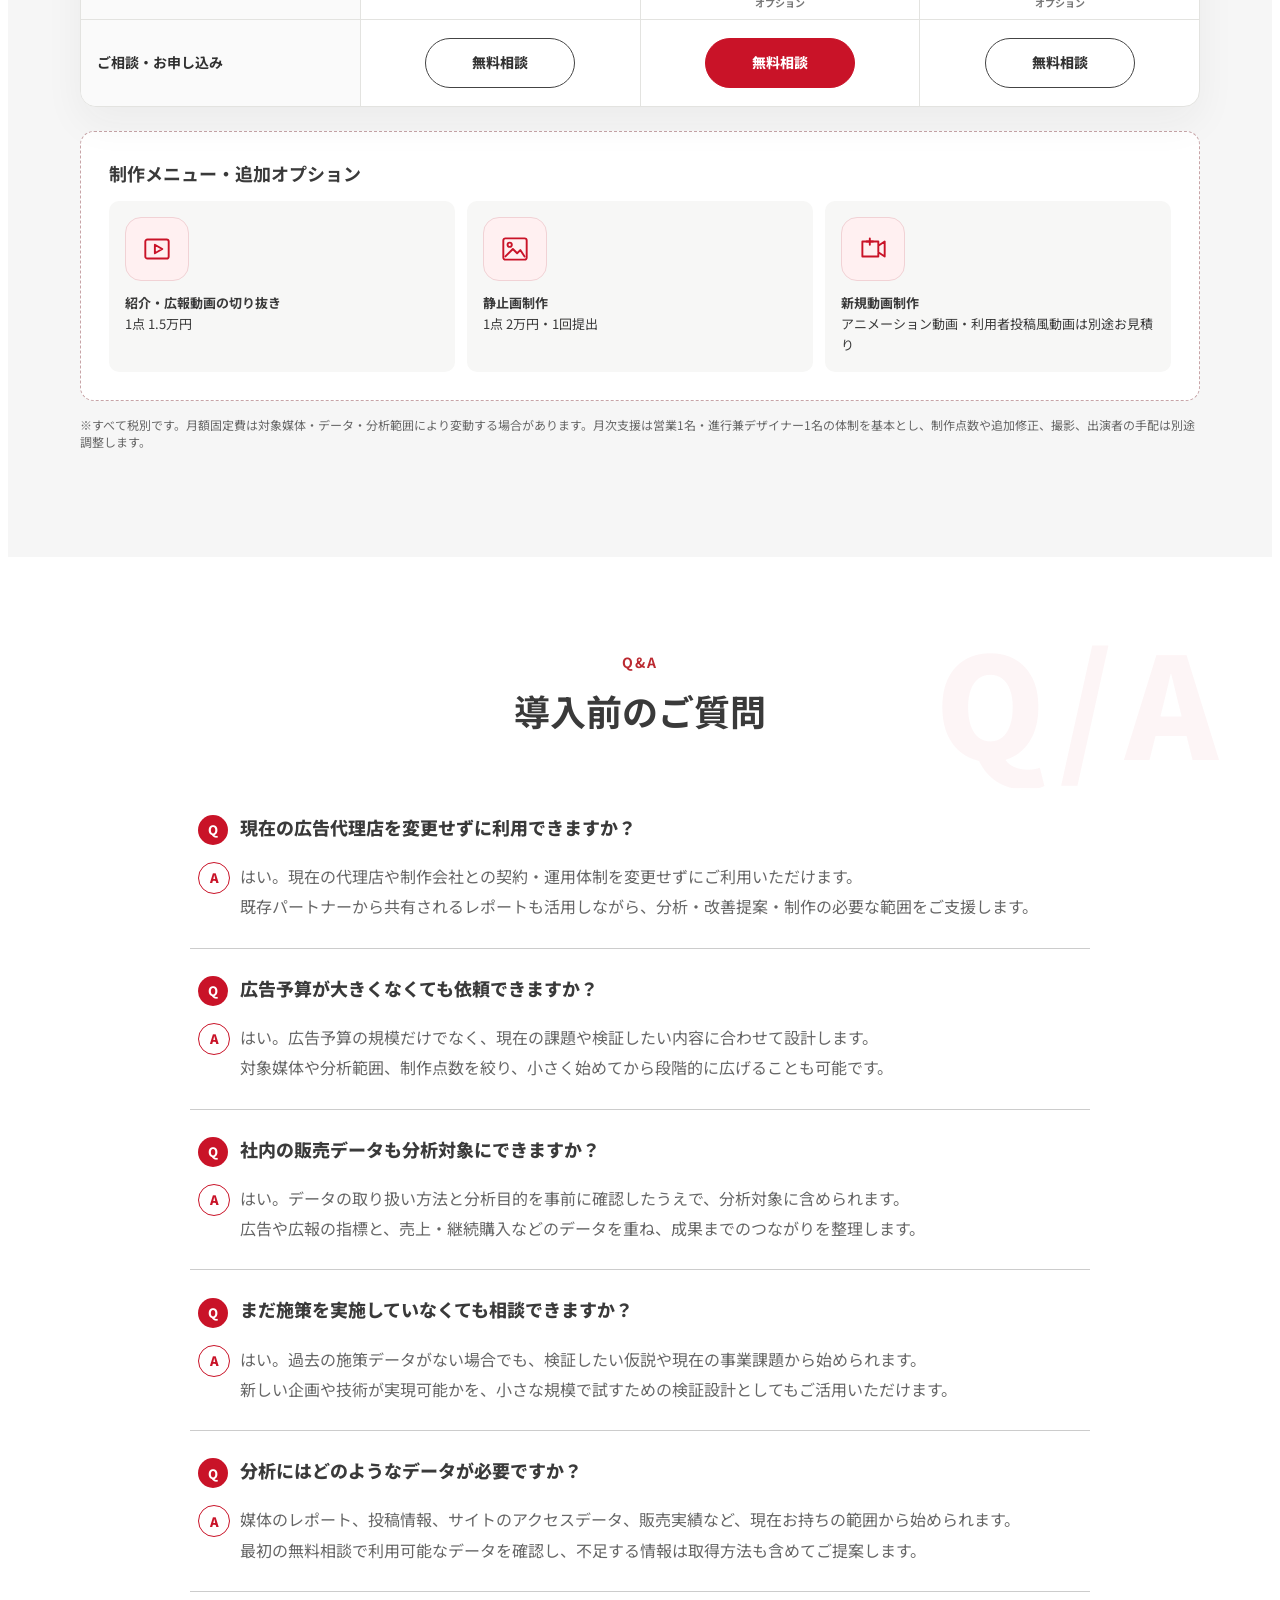
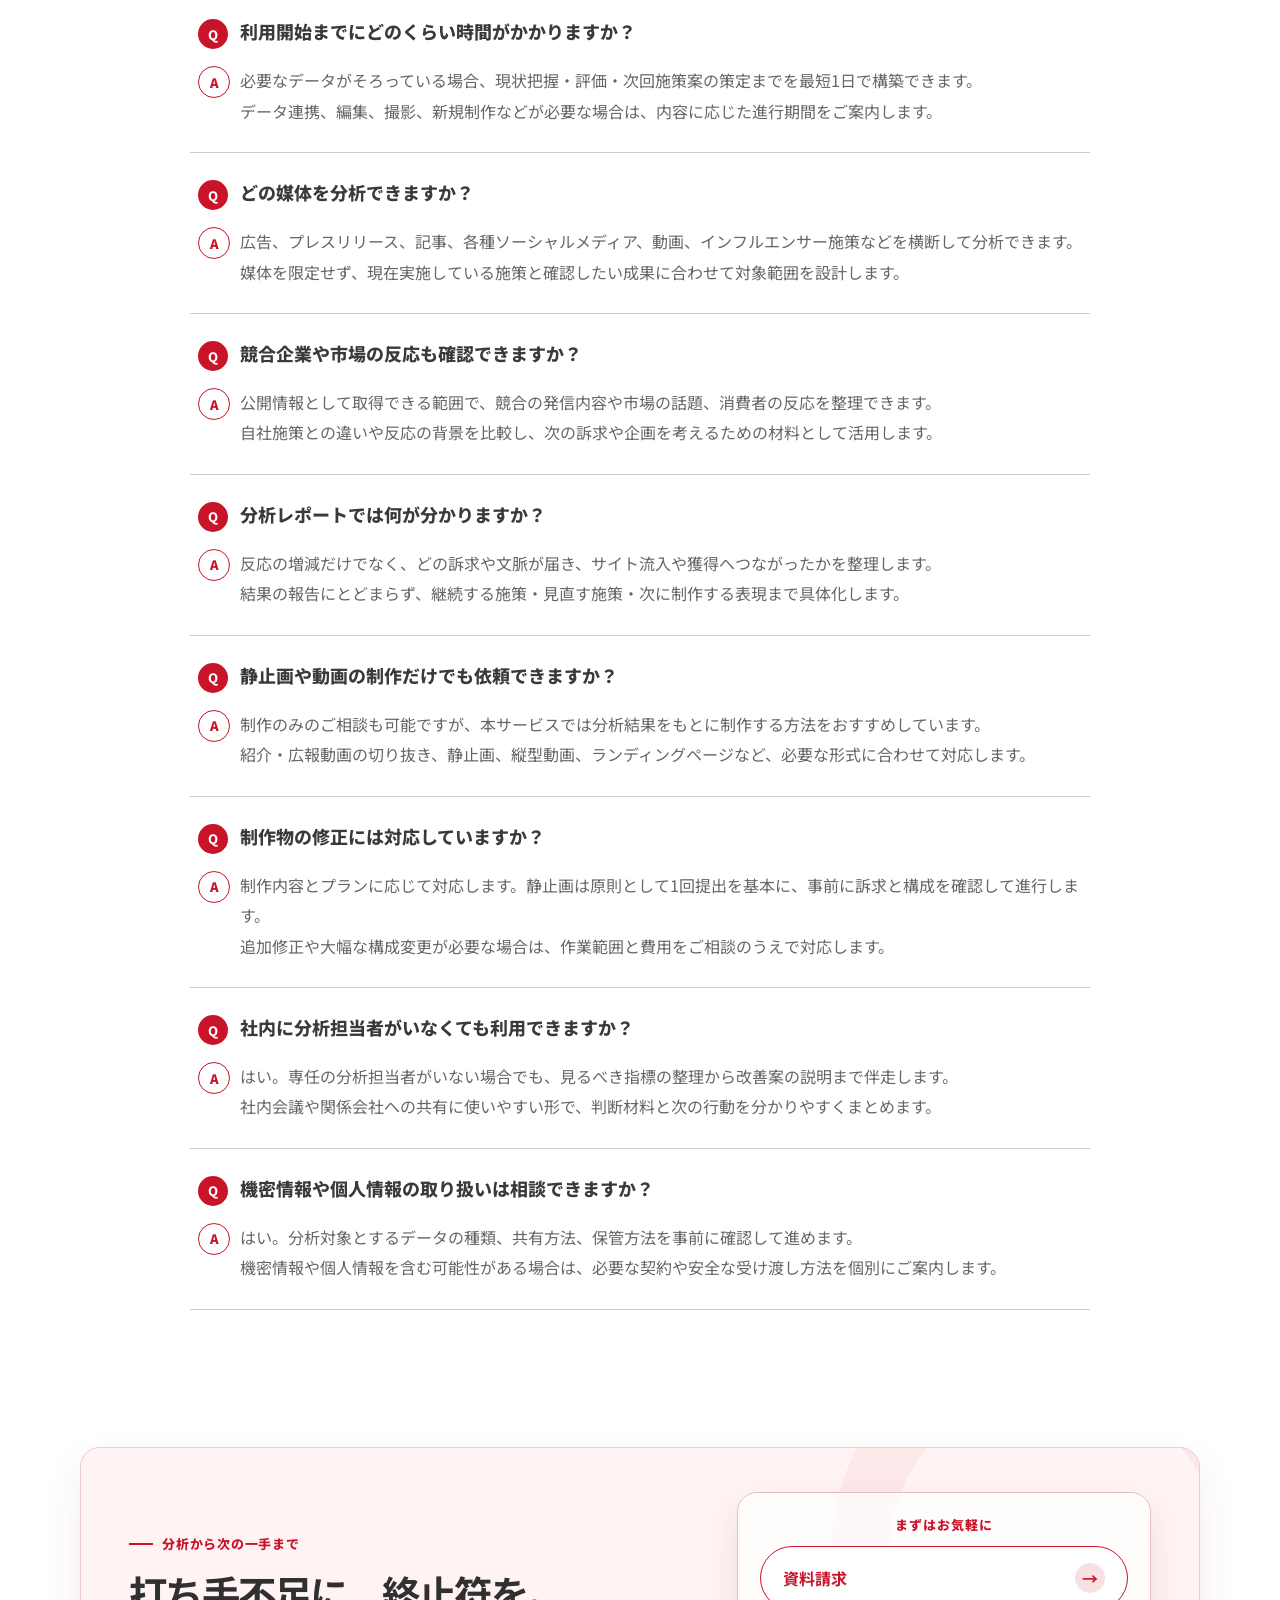
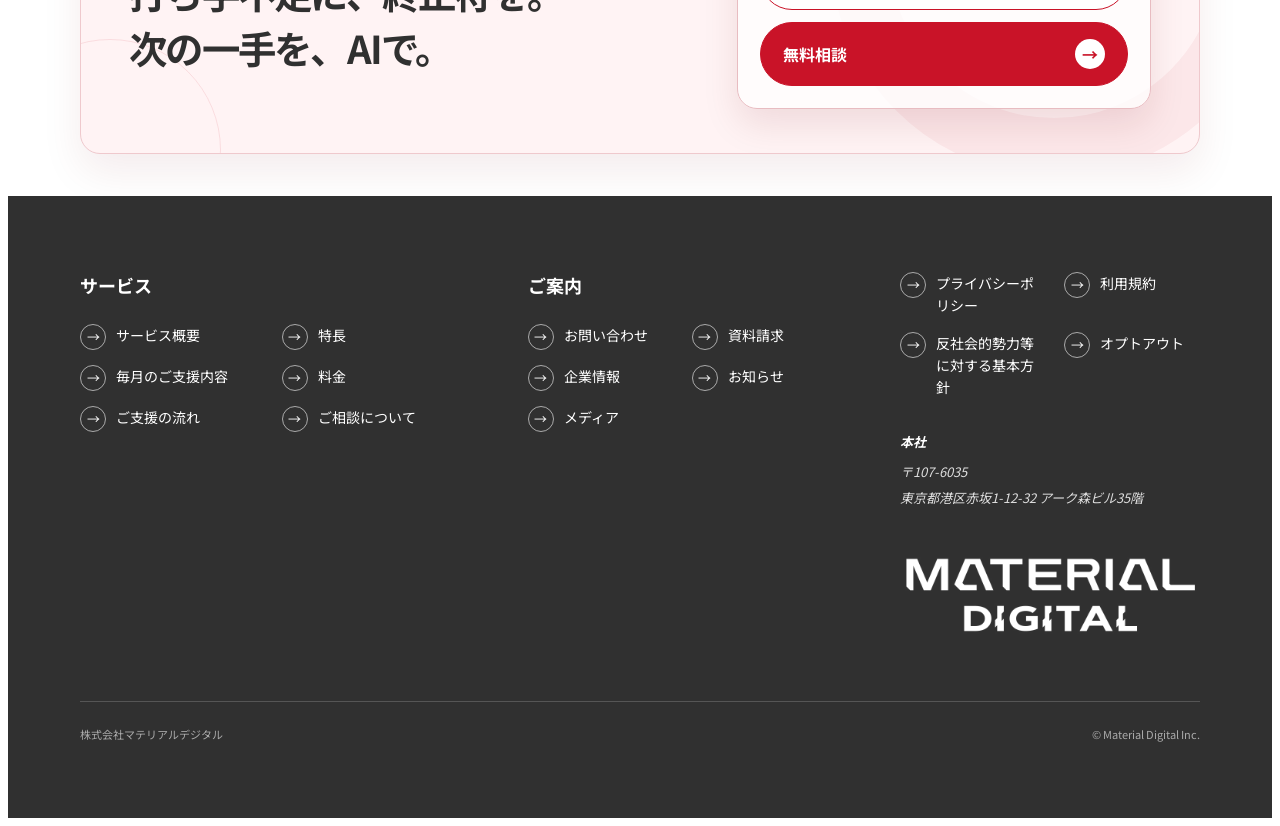
==== commit ed567406: "SNSロゴの表示崩れを修正" ====
--- a/index.html
+++ b/index.html
@@ -86,7 +86,7 @@
 #mdj .media-heading h2{font-size:36px}#mdj .media-heading .tag{border-left:0;padding-left:0}
 #mdj .proof-number b{font-size:76px;font-variant-numeric:tabular-nums;letter-spacing:-.055em}#mdj .proof-number .unit{font-size:.72em;margin-left:3px}
 #mdj .pain-card{border-color:#d2d2d2;border-top-color:#555;background:#fff;box-shadow:0 16px 40px rgba(30,30,30,.07)}#mdj .pain-card .num{color:#b8b8b8}#mdj .pain-card:nth-child(3){border-left-color:#d2d2d2}
-#mdj .media-icon.social-icons{width:auto;height:58px;border-radius:0;background:transparent;display:flex;align-items:center;justify-content:center;gap:13px}#mdj .social-logo{display:block;width:27px;height:27px;object-fit:contain;filter:grayscale(1);opacity:.82}#mdj .social-logo.youtube{width:35px}#mdj .social-logo.tiktok{width:25px;height:25px}
+#mdj .media-icon.social-icons{width:auto;height:58px;border-radius:0;background:transparent;display:flex;align-items:center;justify-content:center;gap:13px;color:#333}#mdj .social-logo{display:block;width:27px;height:27px;overflow:visible;fill:currentColor;opacity:.9;flex:0 0 auto}#mdj .social-logo.youtube{width:35px}#mdj .social-logo.tiktok{width:25px;height:25px}
 #mdj .step-label{justify-content:flex-start;gap:10px}#mdj .step-label b{font-size:28px}#mdj .step-illustration{width:100%;height:170px;margin:18px 0 8px;border-radius:12px;background-color:#fff;background-image:url('service-steps-illustration.png');background-size:300% auto;background-repeat:no-repeat;box-shadow:inset 0 0 0 1px #eee}#mdj .step-card:nth-child(1) .step-illustration{background-position:0 center}#mdj .step-card:nth-child(2) .step-illustration{background-position:50% center}#mdj .step-card:nth-child(3) .step-illustration{background-image:url('service-step-03.png');background-size:cover;background-position:center 47%}
 #mdj .step-illustration.simple-diagram{width:100%;height:170px;padding:20px 14px;background:#fafafa;background-image:none!important;box-shadow:inset 0 0 0 1px #e8e8e8;display:grid;align-items:center;justify-content:stretch;gap:7px;overflow:hidden}#mdj .step-card:nth-child(1) .simple-diagram{grid-template-columns:minmax(0,1fr) minmax(0,1fr) 18px minmax(40px,.65fr) minmax(0,1.15fr)}#mdj .step-card:nth-child(2) .simple-diagram{grid-template-columns:repeat(3,minmax(0,1fr)) 18px minmax(0,1.1fr)}#mdj .step-card:nth-child(3) .simple-diagram{grid-template-columns:minmax(0,.8fr) 20px minmax(0,1.65fr)}#mdj .diagram-node{min-width:0;width:100%;padding:11px 5px;border:1px solid #d6d6d6;border-radius:8px;background:#fff;text-align:center;color:#444;font-size:10px;font-weight:800;line-height:1.45;overflow-wrap:anywhere}#mdj .diagram-node strong{display:block;margin-bottom:4px;color:var(--赤);font-size:17px;line-height:1}#mdj .diagram-node.dark{border-color:#333;background:#333;color:#fff}#mdj .diagram-node.accent{border-color:var(--赤);background:#fff5f6;color:#8f1f25}#mdj .diagram-arrow{position:relative;width:100%;height:2px;background:var(--赤)}#mdj .diagram-arrow::after{content:"";position:absolute;right:-1px;top:-4px;border-left:7px solid var(--赤);border-top:5px solid transparent;border-bottom:5px solid transparent}#mdj .comment-stack{display:grid;justify-items:center;gap:5px;min-width:0}.comment-stack i{display:block;width:100%;max-width:50px;height:8px;border-radius:999px;background:#ddd}.comment-stack i:nth-child(2){width:76%;background:#bbb}.comment-stack i:nth-child(3){width:88%;background:#e7a7ac}#mdj .result-stack{display:grid;grid-template-columns:repeat(2,minmax(0,1fr));gap:6px;min-width:0}.result-stack .diagram-node{min-width:0;padding:8px 3px;font-size:9px}
 #mdj .plan-compare .optional{width:24px;height:24px;padding:0;border:2px solid var(--赤);border-radius:50%;background:#fff;color:transparent;font-size:0;position:relative;vertical-align:top}#mdj .plan-compare .optional::after{content:"オプション";position:absolute;top:28px;left:50%;transform:translateX(-50%);color:#777;font-size:10px;font-weight:700;white-space:nowrap}#mdj .plan-compare td:has(.optional){padding-top:22px;padding-bottom:30px}
@@ -404,7 +404,7 @@
 <div class="media-sources" aria-label="分析対象となる接点">
 <div class="media-source"><span class="media-stage">認知</span><span class="media-icon" aria-hidden="true"><svg viewBox="0 0 40 40"><rect x="6" y="7" width="28" height="26" rx="2"/><path d="M12 13h10M12 18h16M12 23h8M24 23h4M12 28h16"/></svg></span>広報・記事<small>メディア露出と話題</small>
 </div>
-<div class="media-source"><span class="media-stage">興味・反応</span><span class="media-icon social-icons" aria-hidden="true"><img class="social-logo" src="assets/social-logos/x.svg" alt=""><img class="social-logo" src="assets/social-logos/instagram.svg" alt=""><img class="social-logo youtube" src="assets/social-logos/youtube.svg" alt=""><img class="social-logo tiktok" src="assets/social-logos/tiktok.svg" alt=""></span>ソーシャルメディア<small>X・IG・YouTube・TikTokなど</small>
+<div class="media-source"><span class="media-stage">興味・反応</span><span class="media-icon social-icons" aria-label="X、Instagram、YouTube、TikTok"><svg class="social-logo" viewBox="0 0 24 24" aria-hidden="true"><path d="M18.9 1.15h3.68l-8.04 9.19L24 22.85h-7.41l-5.8-7.59-6.63 7.59H.47l8.6-9.83L0 1.15h7.59l5.25 6.94 6.06-6.94Zm-1.29 19.49h2.04L6.49 3.24H4.3l13.31 17.4Z"/></svg><svg class="social-logo" viewBox="0 0 24 24" aria-hidden="true"><path d="M7.03.08C5.75.14 4.88.35 4.12.65 3.33.95 2.66 1.37 2 2.03S.92 3.37.62 4.16C.32 4.92.12 5.8.06 7.08 0 8.35 0 8.76 0 12.02s.02 3.67.08 4.95c.06 1.28.26 2.15.56 2.91.31.79.72 1.46 1.39 2.12.67.67 1.34 1.08 2.13 1.38.76.3 1.64.5 2.91.56 1.28.06 1.69.07 4.95.06 3.26 0 3.67-.02 4.95-.08 1.28-.06 2.15-.26 2.91-.56.79-.31 1.46-.72 2.12-1.39.67-.67 1.08-1.34 1.38-2.13.3-.76.5-1.64.56-2.91.06-1.28.07-1.69.06-4.95 0-3.26-.02-3.67-.08-4.95-.06-1.28-.26-2.15-.56-2.91-.31-.79-.72-1.46-1.39-2.12C21.3 1.33 20.63.92 19.84.62 19.07.32 18.2.12 16.92.06 15.65.01 15.24-.01 11.98 0 8.72.01 8.31.02 7.03.08ZM12 5.84A6.16 6.16 0 1 0 12 18.16 6.16 6.16 0 0 0 12 5.84Zm0 10.16a4 4 0 1 1 0-8 4 4 0 0 1 0 8Zm6.39-10.42a1.44 1.44 0 1 1-2.88 0 1.44 1.44 0 0 1 2.88 0Z"/></svg><svg class="social-logo youtube" viewBox="0 0 24 24" aria-hidden="true"><path d="M23.5 6.19a3.02 3.02 0 0 0-2.12-2.14C19.5 3.55 12 3.55 12 3.55s-7.5 0-9.38.5A3.02 3.02 0 0 0 .5 6.19C0 8.07 0 12 0 12s0 3.93.5 5.81a3.02 3.02 0 0 0 2.12 2.14c1.88.5 9.38.5 9.38.5s7.5 0 9.38-.5a3.02 3.02 0 0 0 2.12-2.14C24 15.93 24 12 24 12s0-3.93-.5-5.81ZM9.55 15.57V8.43L15.82 12l-6.27 3.57Z"/></svg><svg class="social-logo tiktok" viewBox="0 0 24 24" aria-hidden="true"><path d="M12.53.02c1.31-.02 2.61-.01 3.91-.02.08 1.53.63 3.09 1.75 4.17 1.12 1.11 2.7 1.62 4.24 1.79v4.03a9.98 9.98 0 0 1-5.82-1.9c-.01 2.92.01 5.84-.02 8.75-.08 1.4-.54 2.79-1.35 3.94a7.35 7.35 0 0 1-5.91 3.21 7.23 7.23 0 0 1-4.08-1.03 7.5 7.5 0 0 1-3.65-5.71c-.02-.5-.03-1-.01-1.49a7.43 7.43 0 0 1 2.58-4.96 7.29 7.29 0 0 1 6.15-1.72c.02 1.48-.04 2.96-.04 4.44a3.3 3.3 0 0 0-3.02.37 3.2 3.2 0 0 0-1.36 1.75c-.21.51-.15 1.07-.14 1.61a3.34 3.34 0 0 0 3.5 2.87 3.32 3.32 0 0 0 2.77-1.61c.19-.33.4-.67.41-1.06.1-1.79.06-3.57.07-5.36.01-4.03-.01-8.05.02-12.07Z"/></svg></span>ソーシャルメディア<small>X・IG・YouTube・TikTokなど</small>
 </div>
 <div class="media-source"><span class="media-stage">視聴・理解</span><span class="media-icon" aria-hidden="true"><svg viewBox="0 0 40 40"><rect x="5" y="9" width="30" height="22" rx="3"/><path d="m17 15 9 5-9 5z"/></svg></span>動画・発信<small>視聴と離脱</small>
 </div>
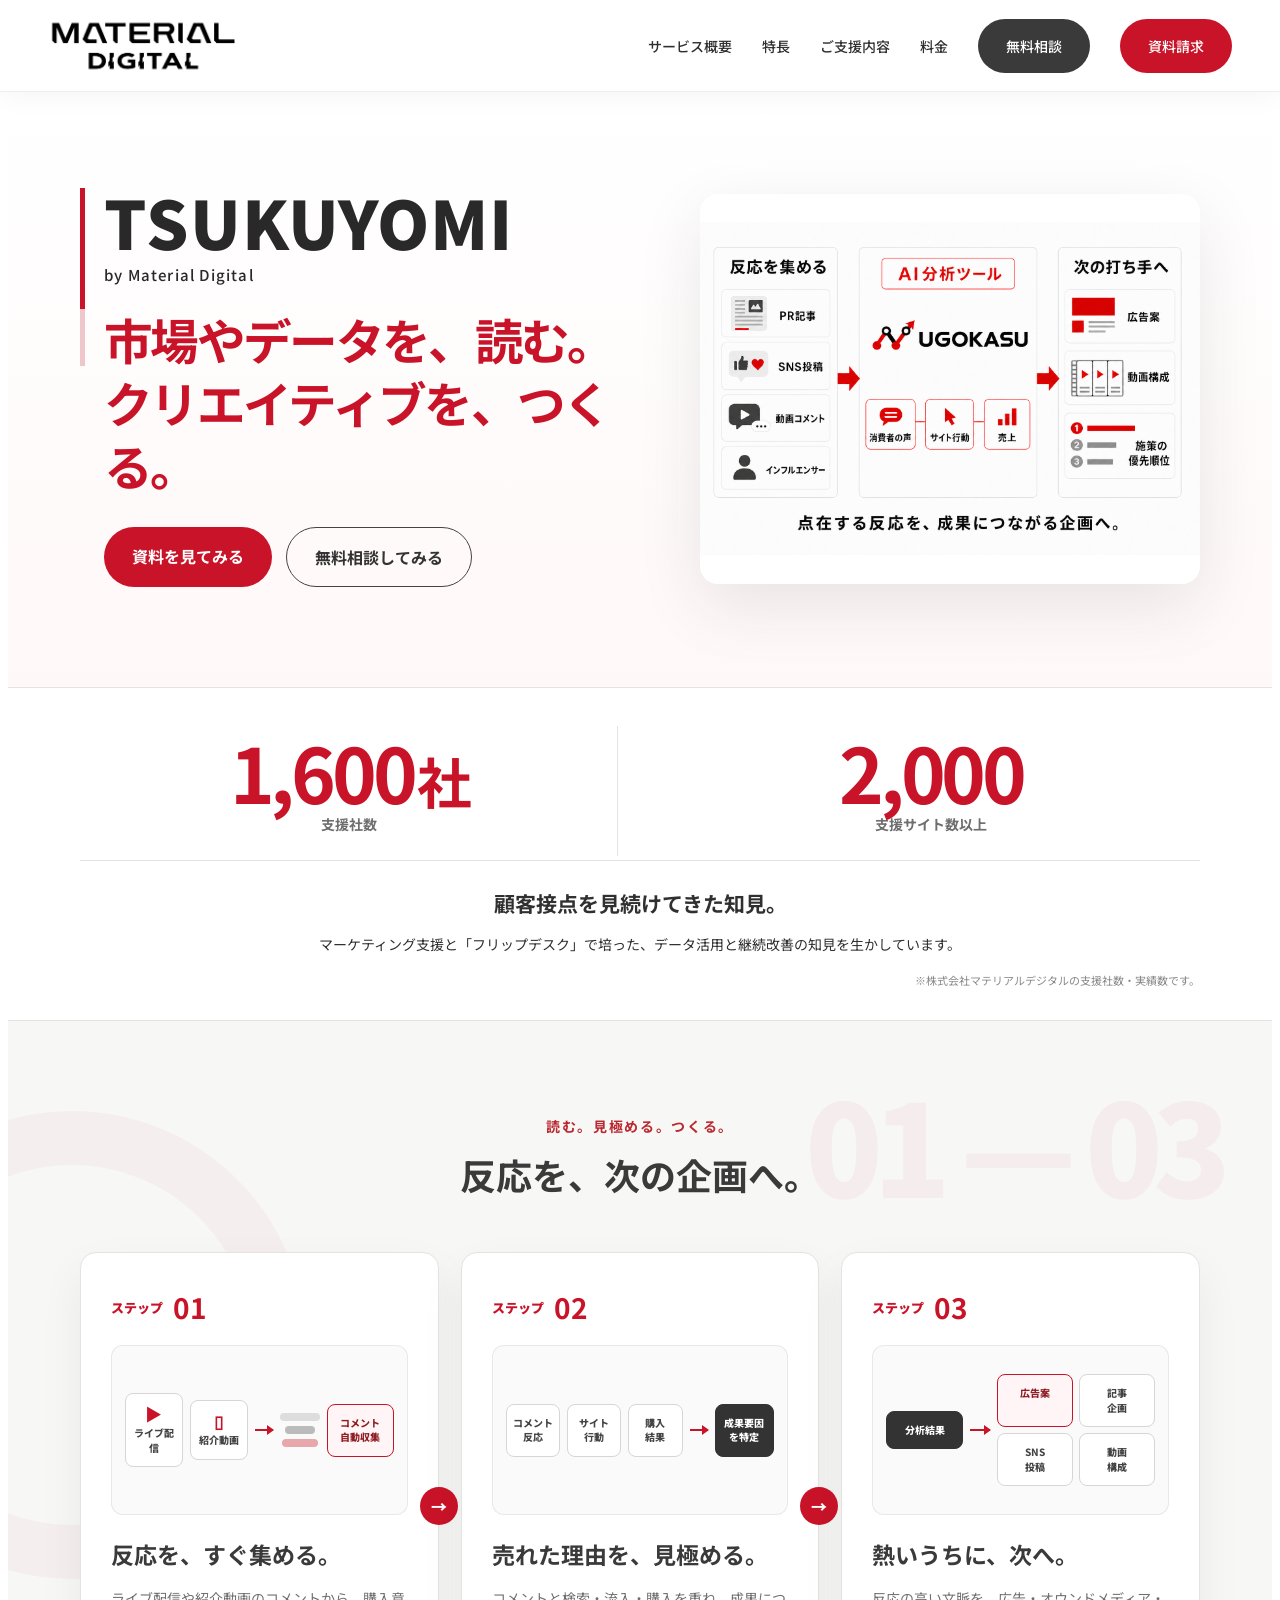
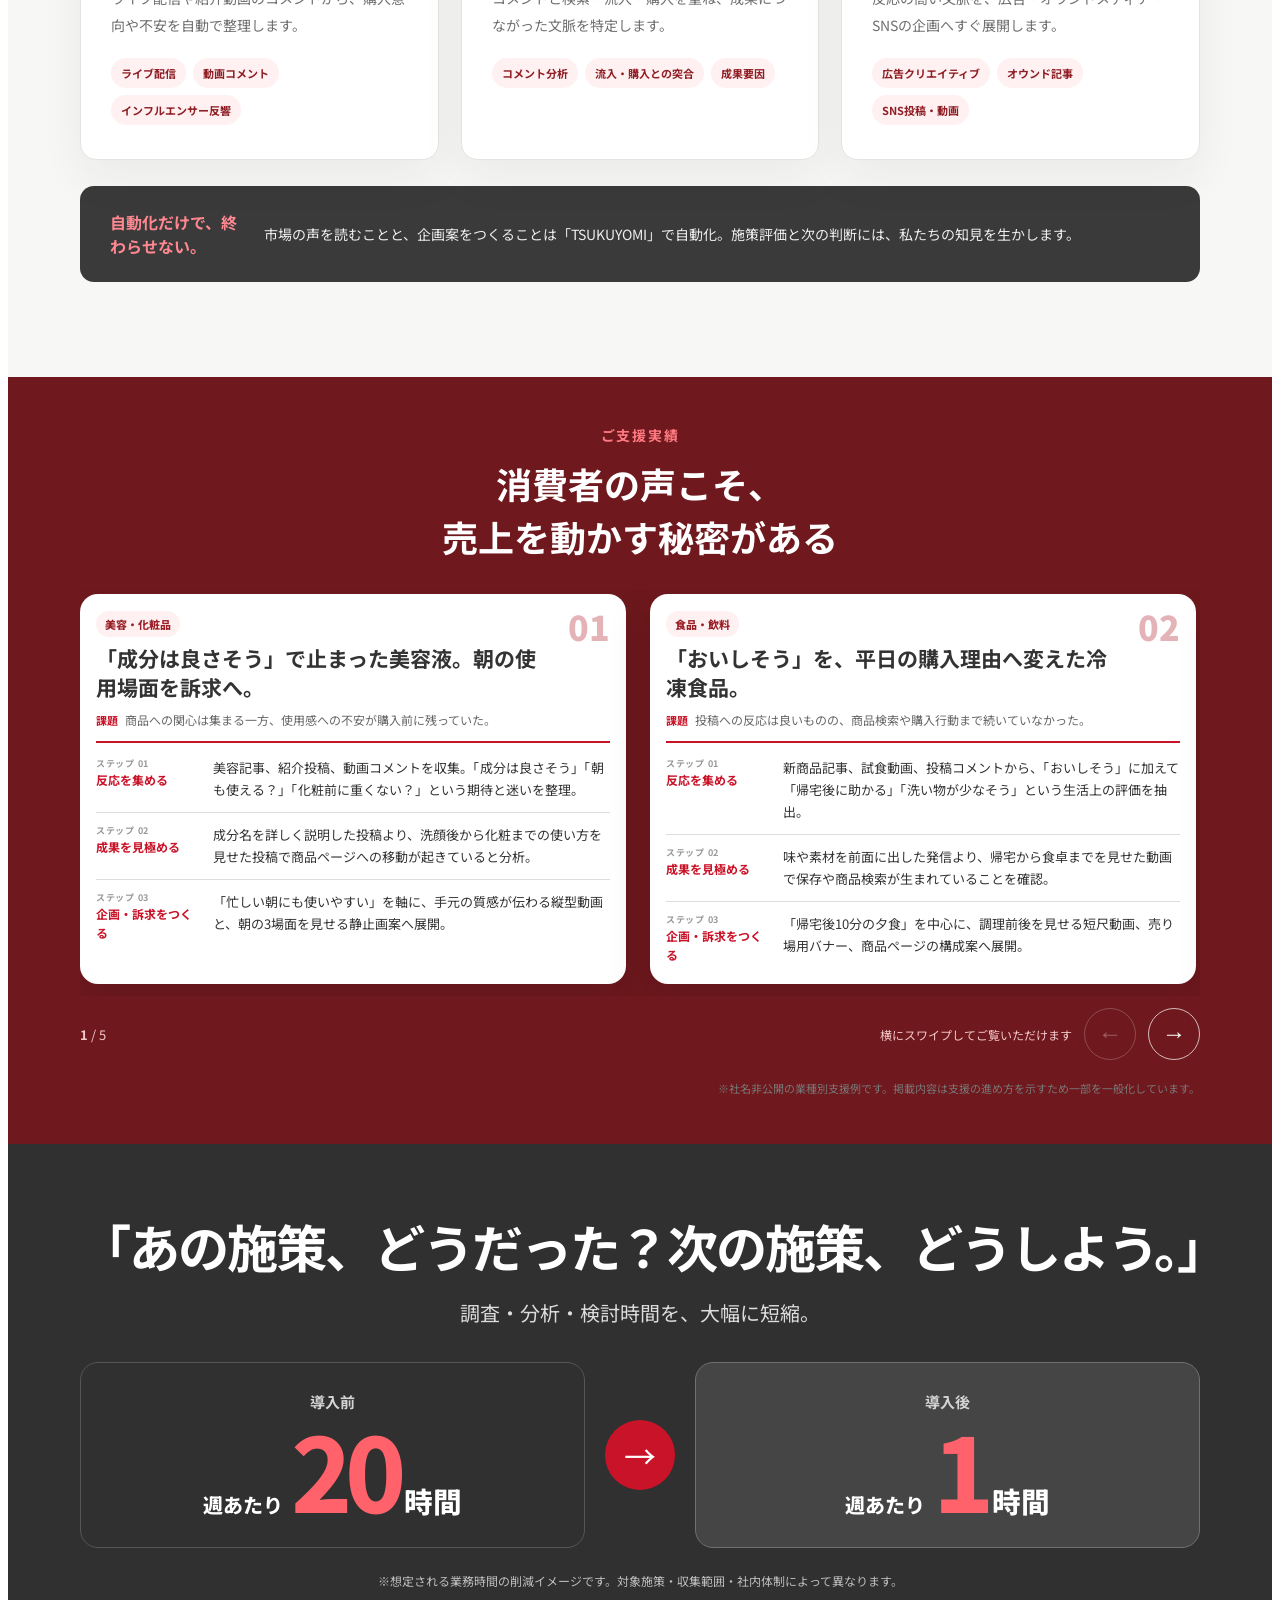
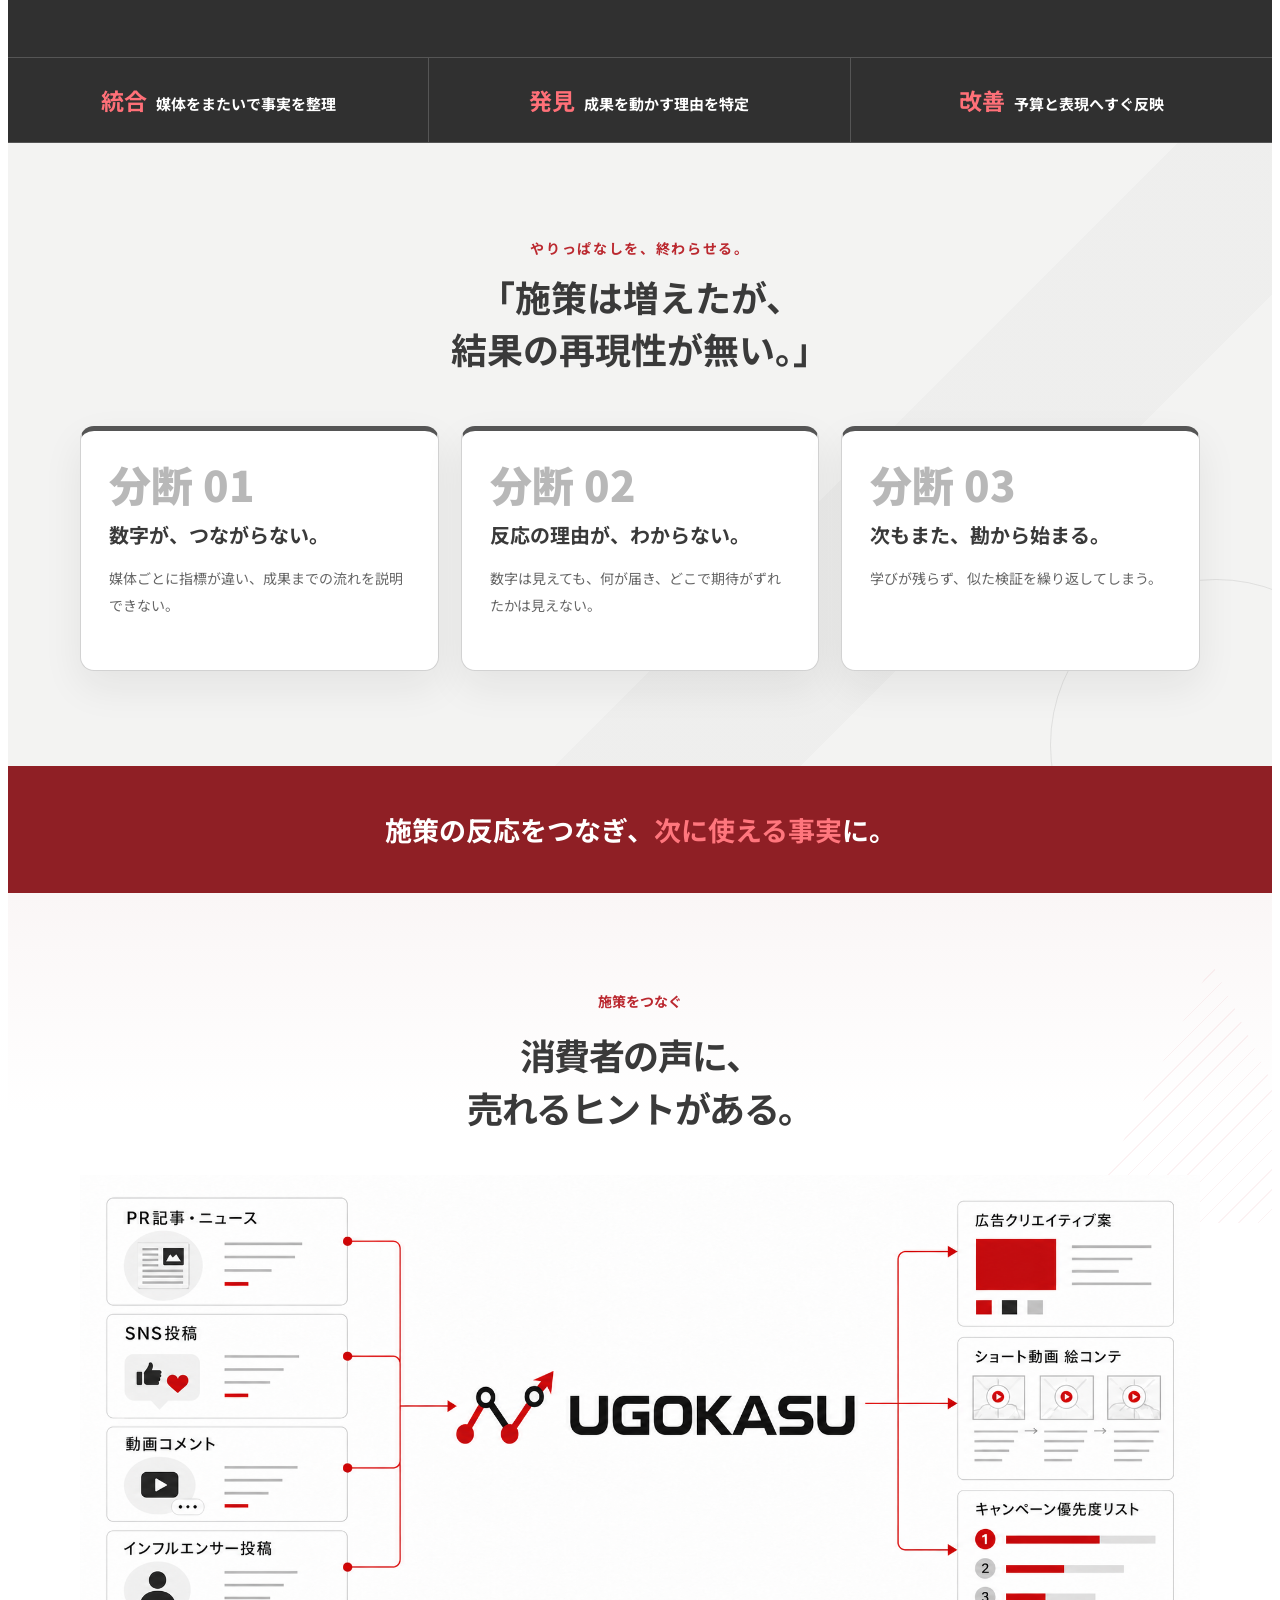
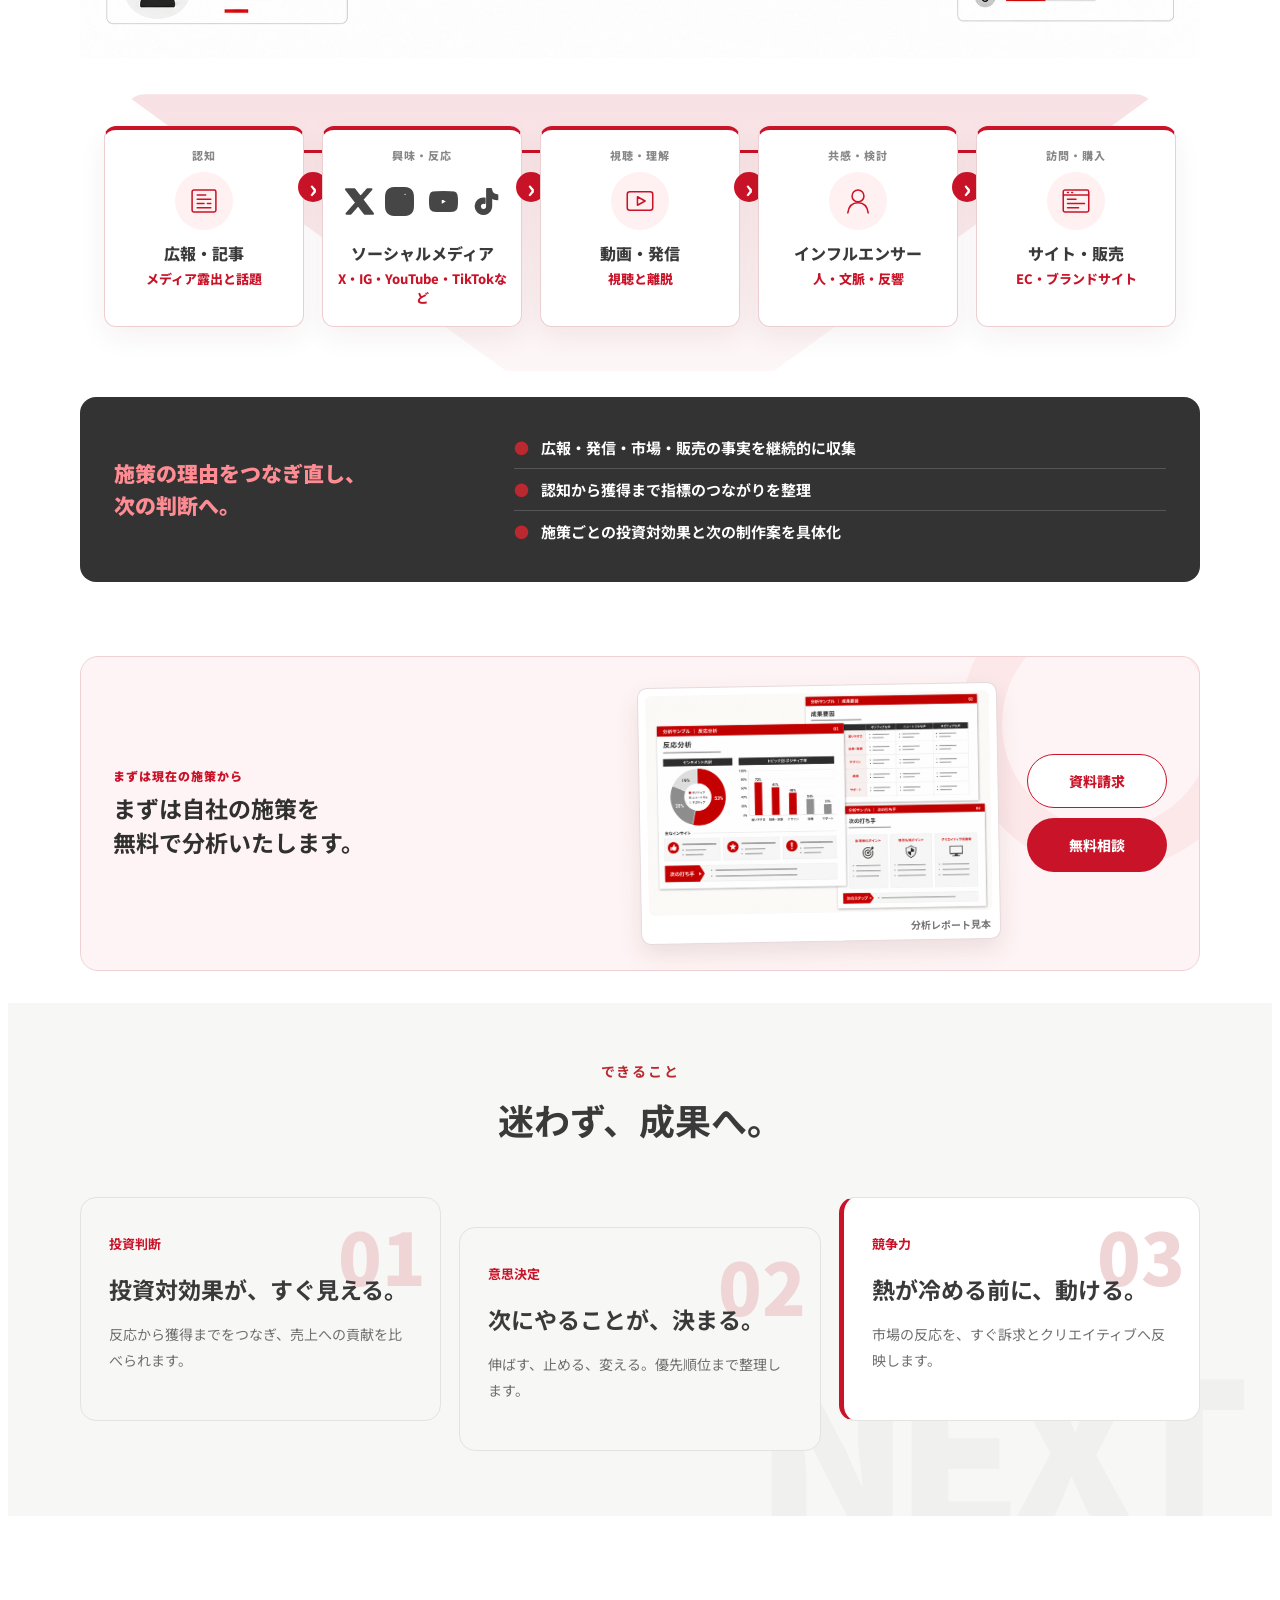
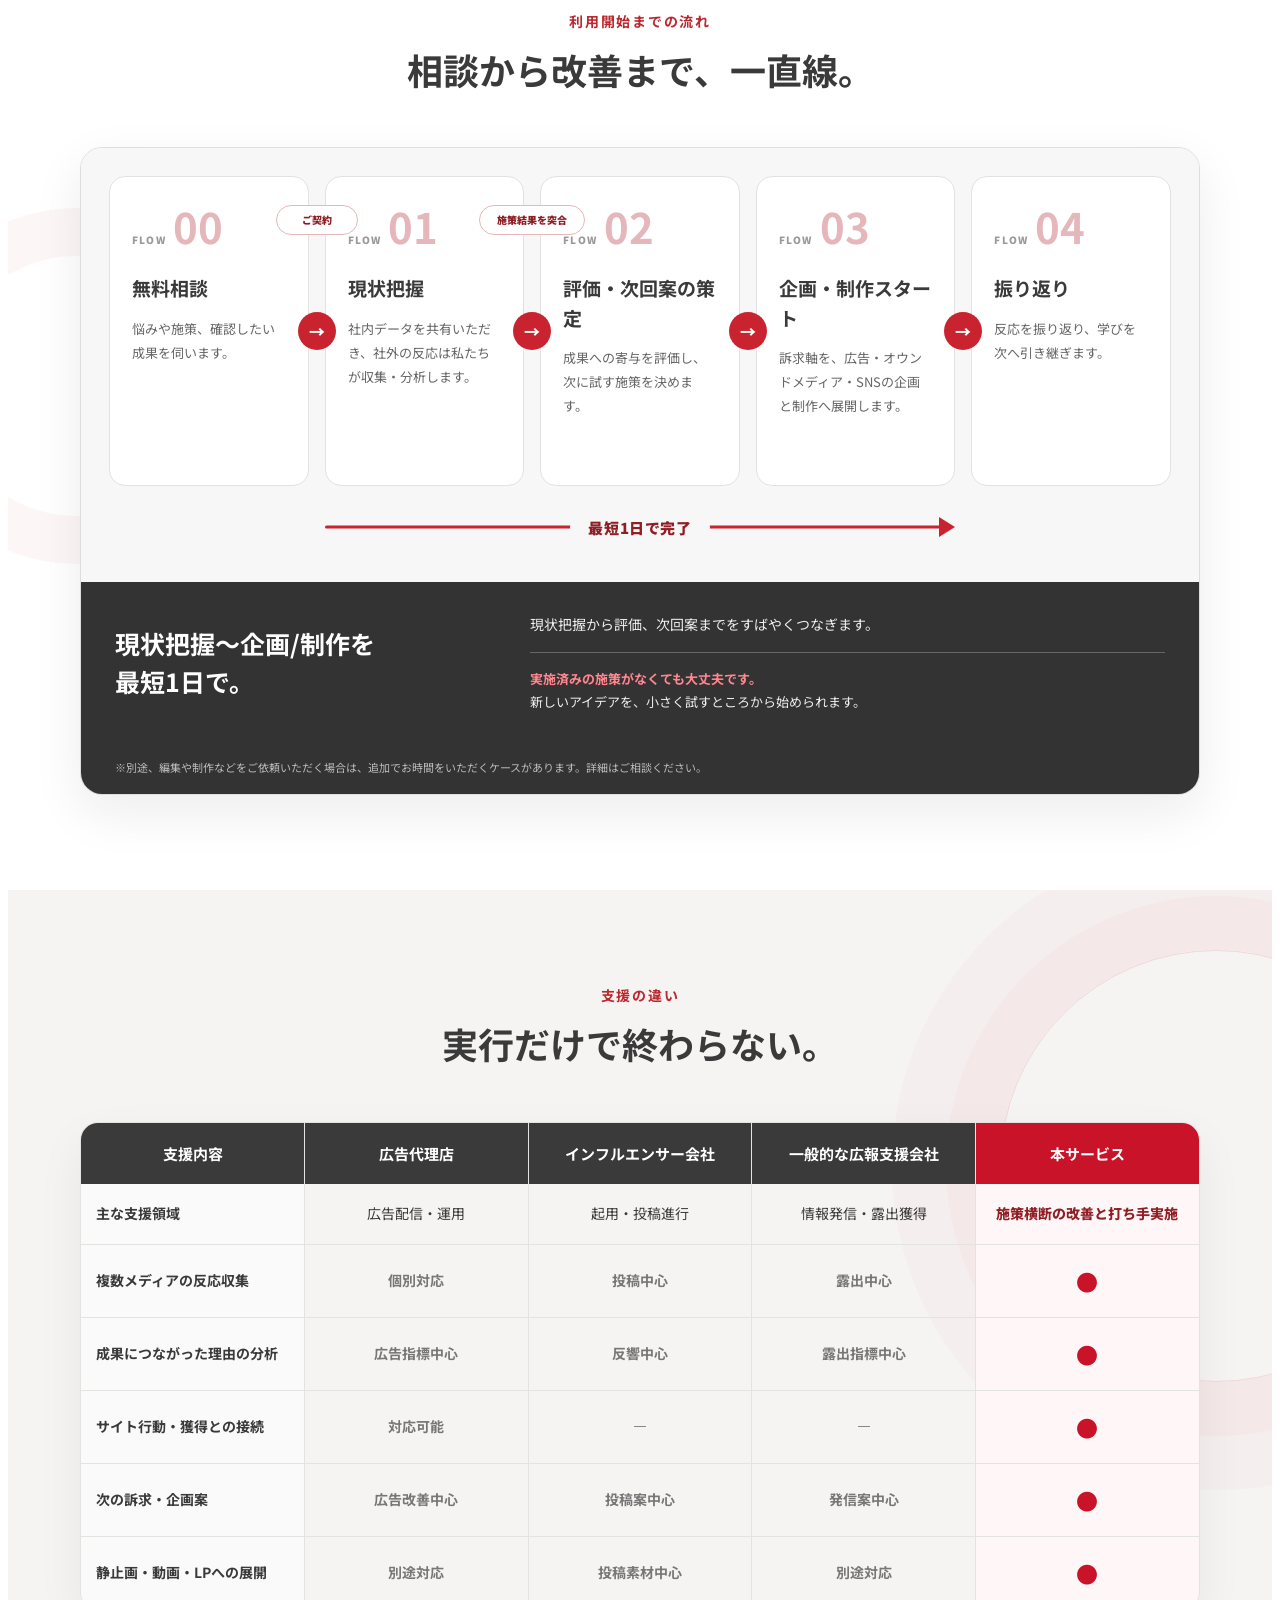
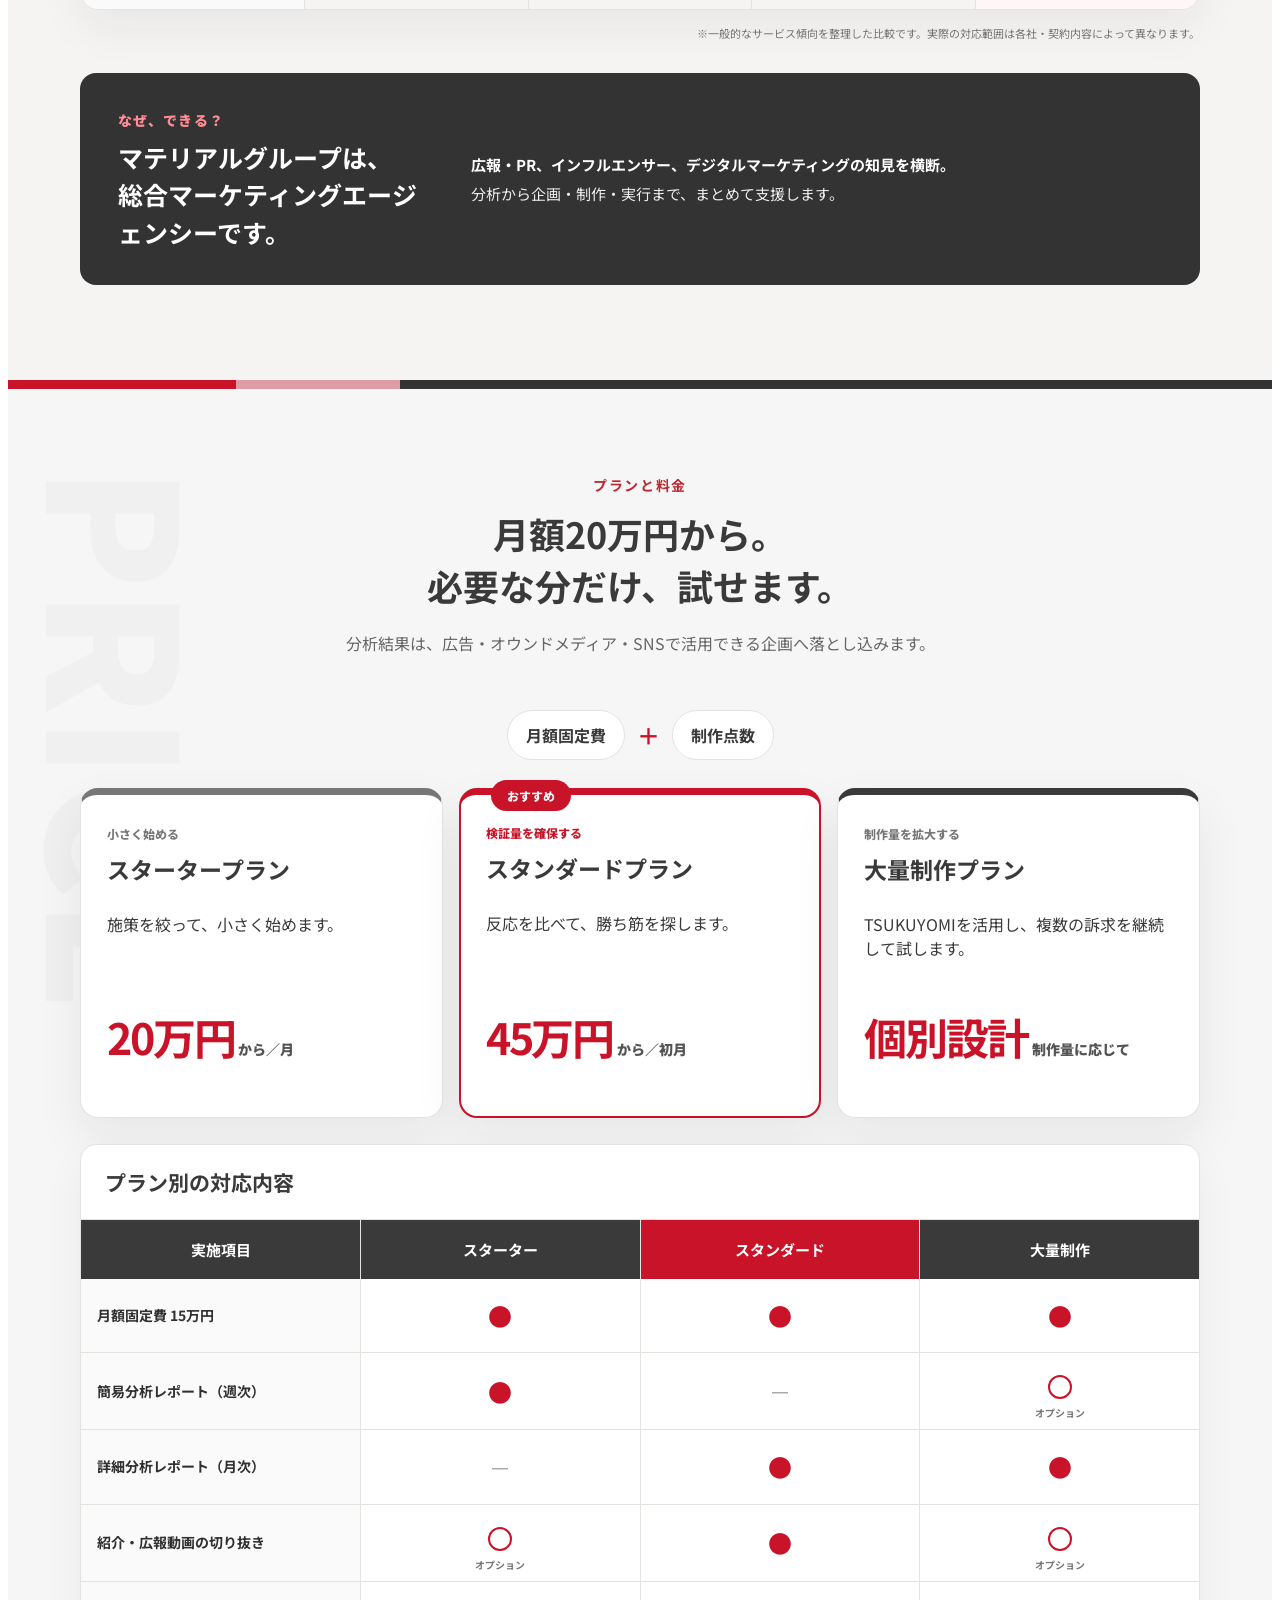
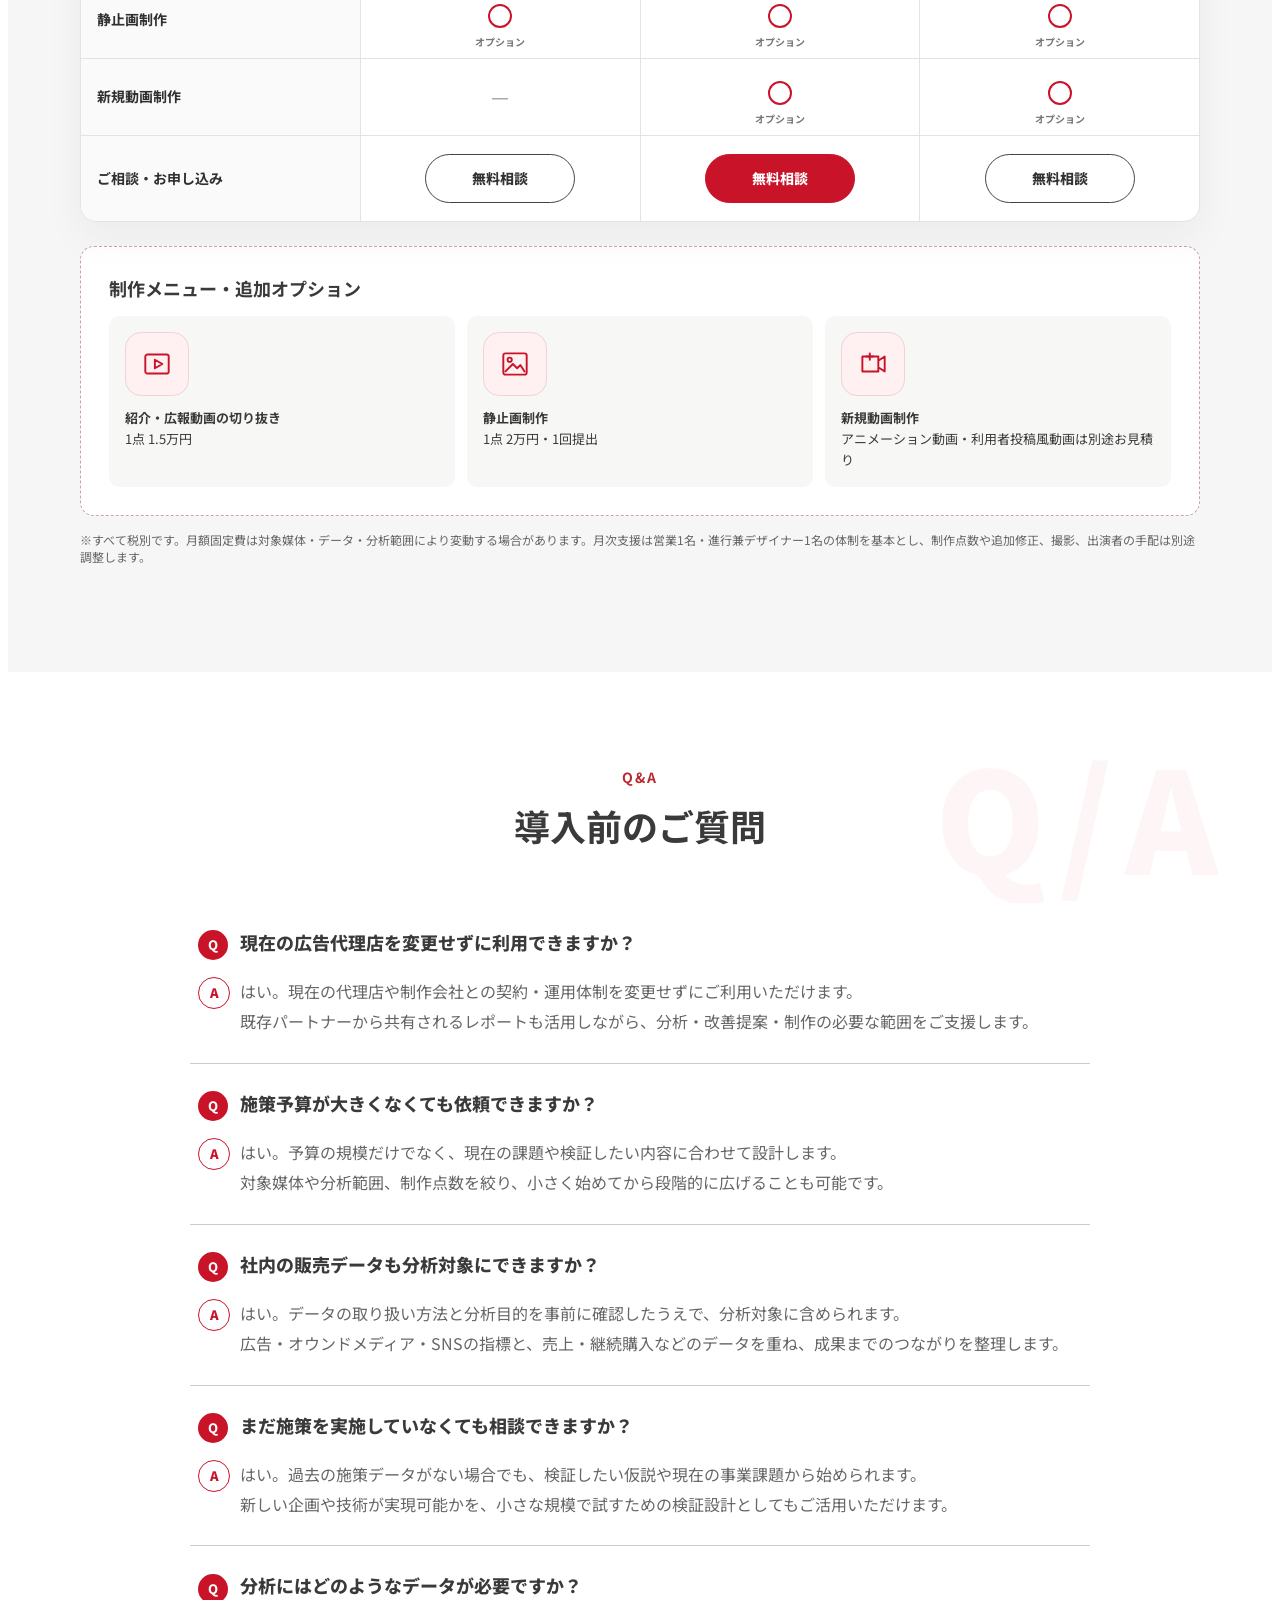
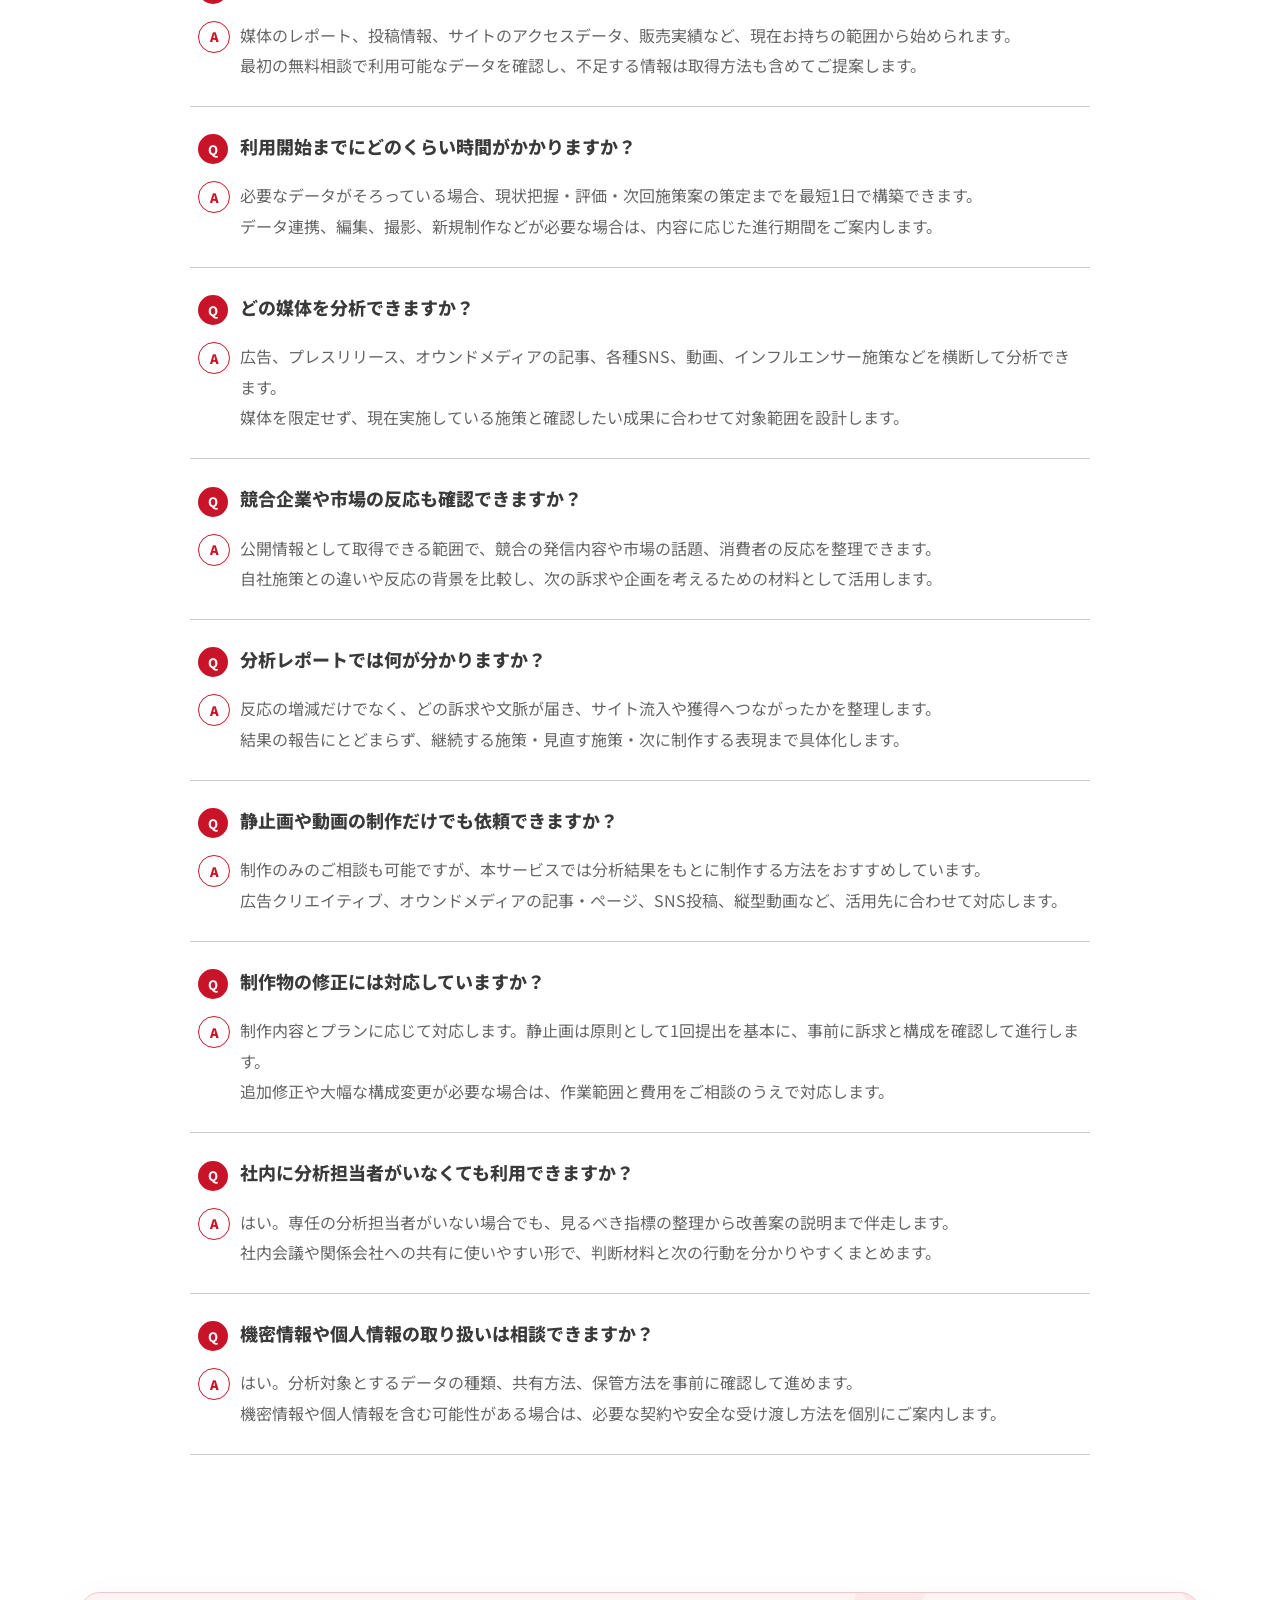
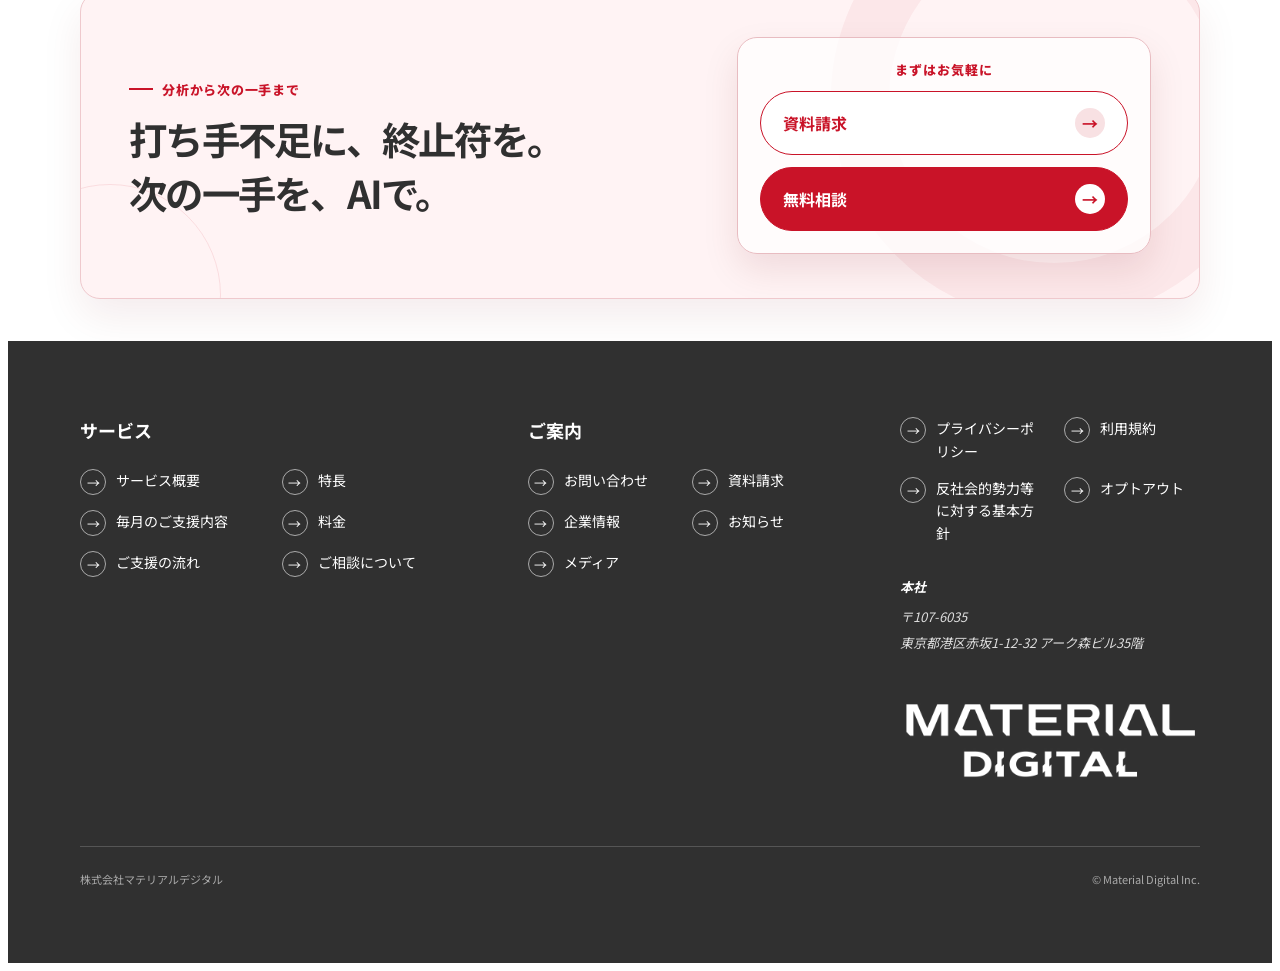
==== commit d5bce020: "広告・オウンドメディア・SNS活用の文脈へ更新 Updated product name and descriptions for clarity. Changed references from '" ====
--- a/index.html
+++ b/index.html
@@ -3,8 +3,8 @@
 <head>
 <meta charset="utf-8">
 <meta name="viewport" content="width=device-width,initial-scale=1">
-<meta name="description" content="広報・広告・ソーシャルメディア・動画・インフルエンサー施策の反応を横断分析し、投資判断と次のクリエイティブへつなげるサービスです。">
-<title>AI×消費者分析を0秒で。熱量を売上に変える｜マテリアルデジタル</title>
+<meta name="description" content="市場やデータを読み、広告・オウンドメディア・SNSで活用できるクリエイティブをつくる消費者分析AI「TSUKUYOMI」。施策の反応を横断分析し、次の企画へつなげます。">
+<title>TSUKUYOMI｜市場やデータを読み、クリエイティブをつくる｜マテリアルデジタル</title>
 <link rel="preconnect" href="https://fonts.googleapis.com">
 <link href="https://fonts.googleapis.com/css2?family=Noto+Sans+JP:wght@400;500;700;900&display=swap" rel="stylesheet">
 <style>
@@ -162,7 +162,7 @@
 #mdj .media-visual.md-visual{width:100%;max-width:100%;margin-left:auto;margin-right:auto;padding:0;background:transparent;border-radius:0;box-shadow:none}#mdj .media-visual.md-visual>img{display:block;width:100%;height:auto;aspect-ratio:auto;object-fit:contain;border-radius:0}
 #mdj .media-visual.md-visual{display:flex;justify-content:center;align-items:center}#mdj .media-visual.md-visual>img{margin-inline:auto}
 #mdj .hero-product{margin:0 0 26px;color:#292929;line-height:1}.hero-product-name{display:block;font-size:clamp(58px,5.2vw,82px);font-weight:900;letter-spacing:.015em}.hero-product-by{display:block;margin-top:12px;font-size:15px;font-weight:500;letter-spacing:.08em}#mdj .hero-copy h1.hero-benefit{margin:0 0 28px;color:var(--赤);font-size:clamp(42px,3.8vw,60px);line-height:1.3;letter-spacing:-.055em;white-space:normal}#mdj .hero-copy h1.hero-benefit span{display:block}#mdj .hero-copy::before{height:178px}
-@media(max-width:767px){#mdj .hero-product{margin-bottom:22px}.hero-product-name{font-size:52px}.hero-product-by{margin-top:9px;font-size:12px}#mdj .hero-copy h1.hero-benefit{font-size:38px;line-height:1.32}#mdj .hero-copy::before{height:150px}}
+@media(max-width:767px){#mdj .hero-product{margin-bottom:22px}.hero-product-name{font-size:52px}.hero-product-by{margin-top:9px;font-size:12px}#mdj .hero-copy h1.hero-benefit{font-size:30px;line-height:1.38}#mdj .hero-copy::before{height:132px}}
 @media(max-width:767px){#mdj .hero-visual{aspect-ratio:3/2;height:auto}#mdj .media-visual.md-visual>img{height:auto;aspect-ratio:auto}}
 </style>
 </head>
@@ -188,15 +188,15 @@
 <div class="hero">
 <div class="inner hero-grid">
 <div class="hero-copy">
-<p class="hero-product"><strong class="hero-product-name">UGOKASU</strong><span class="hero-product-by">by Material Digital</span></p>
-<h1 class="hero-benefit"><span>消費者分析AIで、</span><span>売上を動かす。</span></h1>
+<p class="hero-product"><strong class="hero-product-name">TSUKUYOMI</strong><span class="hero-product-by">by Material Digital</span></p>
+<h1 class="hero-benefit"><span>市場やデータを、読む。</span><span>クリエイティブを、つくる。</span></h1>
 <div class="buttons">
 <a class="main" href="https://materialdigital.jp/common_document_request/">資料を見てみる</a>
 <a class="sub" href="https://materialdigital.jp/common_contact/">無料相談してみる</a>
 </div>
 </div>
 <div class="hero-visual">
-<img class="hero-img" width="1536" height="1024" src="ugokasu-fv-flow.png" alt="PR記事や投稿、動画コメント、インフルエンサーの反応をUGOKASUで分析し、広告案や動画構成、施策の優先順位へつなげる流れ">
+<img class="hero-img" width="1536" height="1024" src="ugokasu-fv-flow.png" alt="PR記事や投稿、動画コメント、インフルエンサーの反応をTSUKUYOMIで読み、広告・オウンドメディア・SNSの企画と施策の優先順位へつなげる流れ">
 </div>
 </div>
 </div>
@@ -216,7 +216,7 @@
 <section class="step-system" id="strength">
 <div class="inner">
 <div class="heading">
-<div class="jp">集める。見極める。つくる。</div>
+<div class="jp">読む。見極める。つくる。</div>
 <h2>反応を、次の企画へ。</h2>
 </div>
 <div class="step-grid">
@@ -257,21 +257,21 @@
 <span>ステップ</span>
 <b>03</b>
 </div>
-<div class="step-illustration simple-diagram" role="img" aria-label="分析結果からショート動画や広告と広報の企画を出力する流れ">
-<span class="diagram-node dark">分析結果</span><span class="diagram-arrow"></span><span class="result-stack"><span class="diagram-node accent">縦型<br>動画</span><span class="diagram-node">広告案</span><span class="diagram-node">広報<br>企画</span><span class="diagram-node">動画<br>構成</span></span>
+<div class="step-illustration simple-diagram" role="img" aria-label="分析結果から広告、オウンドメディア、SNSの企画を出力する流れ">
+<span class="diagram-node dark">分析結果</span><span class="diagram-arrow"></span><span class="result-stack"><span class="diagram-node accent">広告案</span><span class="diagram-node">記事<br>企画</span><span class="diagram-node">SNS<br>投稿</span><span class="diagram-node">動画<br>構成</span></span>
 </div>
 <h3>熱いうちに、次へ。</h3>
-<p>反応の高い場面を、縦型動画や広告・広報の企画へすぐ展開します。</p>
+<p>反応の高い文脈を、広告・オウンドメディア・SNSの企画へすぐ展開します。</p>
 <div class="step-tags">
-<span>ショート動画</span>
-<span>広告・広報企画</span>
-<span>動画構成案</span>
+<span>広告クリエイティブ</span>
+<span>オウンド記事</span>
+<span>SNS投稿・動画</span>
 </div>
 </article>
 </div>
 <div class="human-point">
 <strong>自動化だけで、終わらせない。</strong>
-<p>収集・分類・企画案の下書きは「UGOKASU」で自動化。施策評価と次の判断には、私たちの知見を生かします。</p>
+<p>市場の声を読むことと、企画案をつくることは「TSUKUYOMI」で自動化。施策評価と次の判断には、私たちの知見を生かします。</p>
 </div>
 </div>
 </section>
@@ -398,7 +398,7 @@
 <h2>消費者の声に、<br>売れるヒントがある。</h2>
 </div>
 <figure class="media-visual md-visual">
-<img src="ugokasu-analysis-flow-wide.png" width="1909" height="824" loading="lazy" alt="記事、SNS投稿、動画コメント、インフルエンサーの反応をUGOKASUで分析し、広告案、動画構成、施策の優先順位へつなげる流れ">
+<img src="ugokasu-analysis-flow-wide.png" width="1909" height="824" loading="lazy" alt="記事、SNS投稿、動画コメント、インフルエンサーの反応をTSUKUYOMIで読み、広告・オウンドメディア・SNSの企画と施策の優先順位へつなげる流れ">
 </figure>
 <div class="media-funnel-shell swipe-host">
 <div class="media-sources" aria-label="分析対象となる接点">
@@ -498,7 +498,7 @@
 <div class="flow-item">
 <div class="flow-number"><small>flow</small><b>03</b></div>
 <h3>企画・制作スタート</h3>
-<p>訴求軸を、静止画・動画・ページへ展開します。</p>
+<p>訴求軸を、広告・オウンドメディア・SNSの企画と制作へ展開します。</p>
 </div>
 <div class="flow-item">
 <div class="flow-number"><small>flow</small><b>04</b></div>
@@ -540,7 +540,7 @@
 <span class="swipe-guide" aria-hidden="true">横にスワイプ</span>
 </div>
 <p class="compare-caption">※一般的なサービス傾向を整理した比較です。実際の対応範囲は各社・契約内容によって異なります。</p>
-<div class="why-material"><div><span class="why-material-label">なぜ、できる？</span><h3>領域をまたぐ知見が、<br>1つのチームにあるから。</h3></div><p><strong>広報・PR、インフルエンサー、デジタルマーケティングの知見を横断。</strong><br>分析から企画・制作・実行まで、まとめて支援します。</p></div>
+<div class="why-material"><div><span class="why-material-label">なぜ、できる？</span><h3>マテリアルグループは、<br>総合マーケティングエージェンシーです。</h3></div><p><strong>広報・PR、インフルエンサー、デジタルマーケティングの知見を横断。</strong><br>分析から企画・制作・実行まで、まとめて支援します。</p></div>
 </div>
 </section>
 <section class="price" id="price">
@@ -548,6 +548,7 @@
 <div class="heading">
 <div class="jp">プランと料金</div>
 <h2>月額20万円から。<br>必要な分だけ、試せます。</h2>
+<p>分析結果は、広告・オウンドメディア・SNSで活用できる企画へ落とし込みます。</p>
 </div>
 <div class="price-formula">
 <span>月額固定費</span>
@@ -577,7 +578,7 @@
 <article class="plan-card">
 <div class="plan-kicker">制作量を拡大する</div>
 <h3>大量制作プラン</h3>
-<p>UGOKASUを活用し、複数の訴求を継続して試します。</p>
+<p>TSUKUYOMIを活用し、複数の訴求を継続して試します。</p>
 <div class="plan-price">
 <b>個別設計</b>
 <small>制作量に応じて</small>
@@ -649,20 +650,20 @@
 <p>はい。現在の代理店や制作会社との契約・運用体制を変更せずにご利用いただけます。<br>既存パートナーから共有されるレポートも活用しながら、分析・改善提案・制作の必要な範囲をご支援します。</p>
 </details>
 <details>
-<summary>広告予算が大きくなくても依頼できますか？</summary>
-<p>はい。広告予算の規模だけでなく、現在の課題や検証したい内容に合わせて設計します。<br>対象媒体や分析範囲、制作点数を絞り、小さく始めてから段階的に広げることも可能です。</p>
+<summary>施策予算が大きくなくても依頼できますか？</summary>
+<p>はい。予算の規模だけでなく、現在の課題や検証したい内容に合わせて設計します。<br>対象媒体や分析範囲、制作点数を絞り、小さく始めてから段階的に広げることも可能です。</p>
 </details>
 <details>
 <summary>社内の販売データも分析対象にできますか？</summary>
-<p>はい。データの取り扱い方法と分析目的を事前に確認したうえで、分析対象に含められます。<br>広告や広報の指標と、売上・継続購入などのデータを重ね、成果までのつながりを整理します。</p>
+<p>はい。データの取り扱い方法と分析目的を事前に確認したうえで、分析対象に含められます。<br>広告・オウンドメディア・SNSの指標と、売上・継続購入などのデータを重ね、成果までのつながりを整理します。</p>
 </details>
 <details><summary>まだ施策を実施していなくても相談できますか？</summary><p>はい。過去の施策データがない場合でも、検証したい仮説や現在の事業課題から始められます。<br>新しい企画や技術が実現可能かを、小さな規模で試すための検証設計としてもご活用いただけます。</p></details>
 <details><summary>分析にはどのようなデータが必要ですか？</summary><p>媒体のレポート、投稿情報、サイトのアクセスデータ、販売実績など、現在お持ちの範囲から始められます。<br>最初の無料相談で利用可能なデータを確認し、不足する情報は取得方法も含めてご提案します。</p></details>
 <details><summary>利用開始までにどのくらい時間がかかりますか？</summary><p>必要なデータがそろっている場合、現状把握・評価・次回施策案の策定までを最短1日で構築できます。<br>データ連携、編集、撮影、新規制作などが必要な場合は、内容に応じた進行期間をご案内します。</p></details>
-<details><summary>どの媒体を分析できますか？</summary><p>広告、プレスリリース、記事、各種ソーシャルメディア、動画、インフルエンサー施策などを横断して分析できます。<br>媒体を限定せず、現在実施している施策と確認したい成果に合わせて対象範囲を設計します。</p></details>
+<details><summary>どの媒体を分析できますか？</summary><p>広告、プレスリリース、オウンドメディアの記事、各種SNS、動画、インフルエンサー施策などを横断して分析できます。<br>媒体を限定せず、現在実施している施策と確認したい成果に合わせて対象範囲を設計します。</p></details>
 <details><summary>競合企業や市場の反応も確認できますか？</summary><p>公開情報として取得できる範囲で、競合の発信内容や市場の話題、消費者の反応を整理できます。<br>自社施策との違いや反応の背景を比較し、次の訴求や企画を考えるための材料として活用します。</p></details>
 <details><summary>分析レポートでは何が分かりますか？</summary><p>反応の増減だけでなく、どの訴求や文脈が届き、サイト流入や獲得へつながったかを整理します。<br>結果の報告にとどまらず、継続する施策・見直す施策・次に制作する表現まで具体化します。</p></details>
-<details><summary>静止画や動画の制作だけでも依頼できますか？</summary><p>制作のみのご相談も可能ですが、本サービスでは分析結果をもとに制作する方法をおすすめしています。<br>紹介・広報動画の切り抜き、静止画、縦型動画、ランディングページなど、必要な形式に合わせて対応します。</p></details>
+<details><summary>静止画や動画の制作だけでも依頼できますか？</summary><p>制作のみのご相談も可能ですが、本サービスでは分析結果をもとに制作する方法をおすすめしています。<br>広告クリエイティブ、オウンドメディアの記事・ページ、SNS投稿、縦型動画など、活用先に合わせて対応します。</p></details>
 <details><summary>制作物の修正には対応していますか？</summary><p>制作内容とプランに応じて対応します。静止画は原則として1回提出を基本に、事前に訴求と構成を確認して進行します。<br>追加修正や大幅な構成変更が必要な場合は、作業範囲と費用をご相談のうえで対応します。</p></details>
 <details><summary>社内に分析担当者がいなくても利用できますか？</summary><p>はい。専任の分析担当者がいない場合でも、見るべき指標の整理から改善案の説明まで伴走します。<br>社内会議や関係会社への共有に使いやすい形で、判断材料と次の行動を分かりやすくまとめます。</p></details>
 <details><summary>機密情報や個人情報の取り扱いは相談できますか？</summary><p>はい。分析対象とするデータの種類、共有方法、保管方法を事前に確認して進めます。<br>機密情報や個人情報を含む可能性がある場合は、必要な契約や安全な受け渡し方法を個別にご案内します。</p></details>
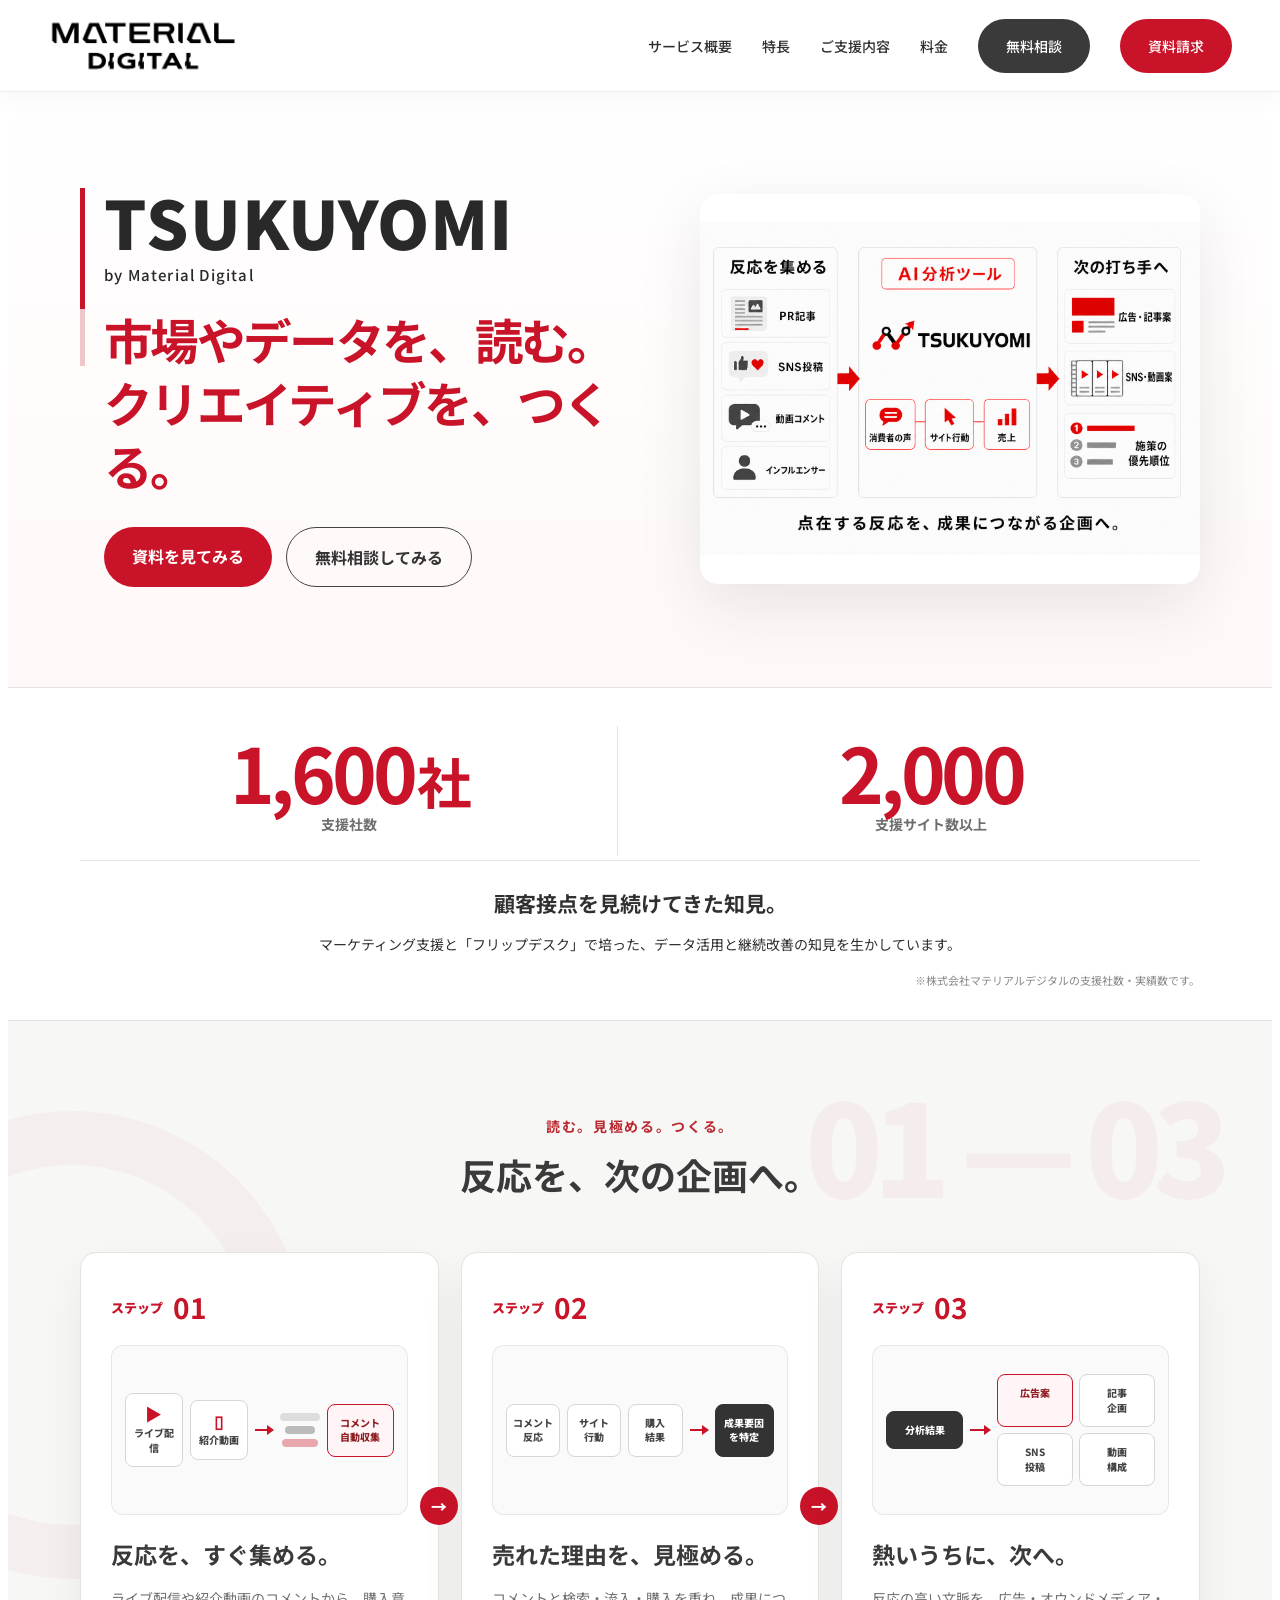
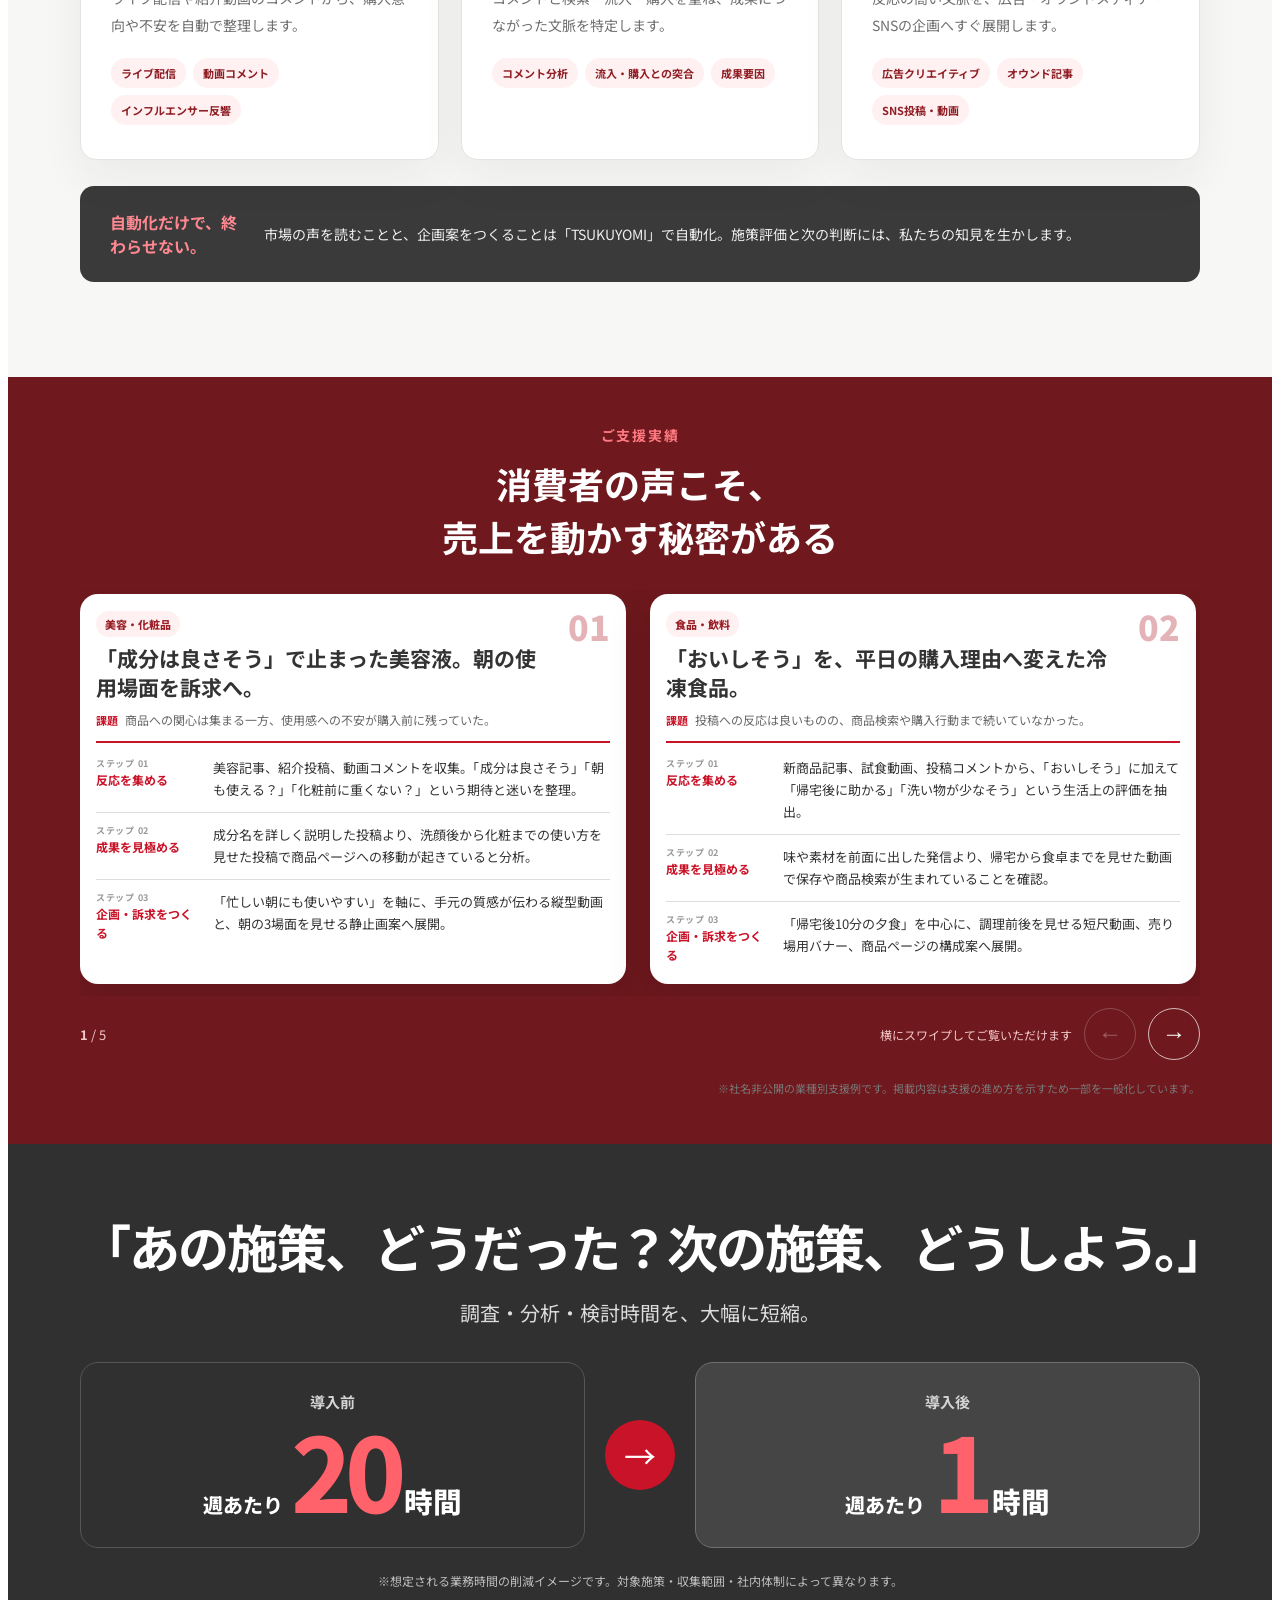
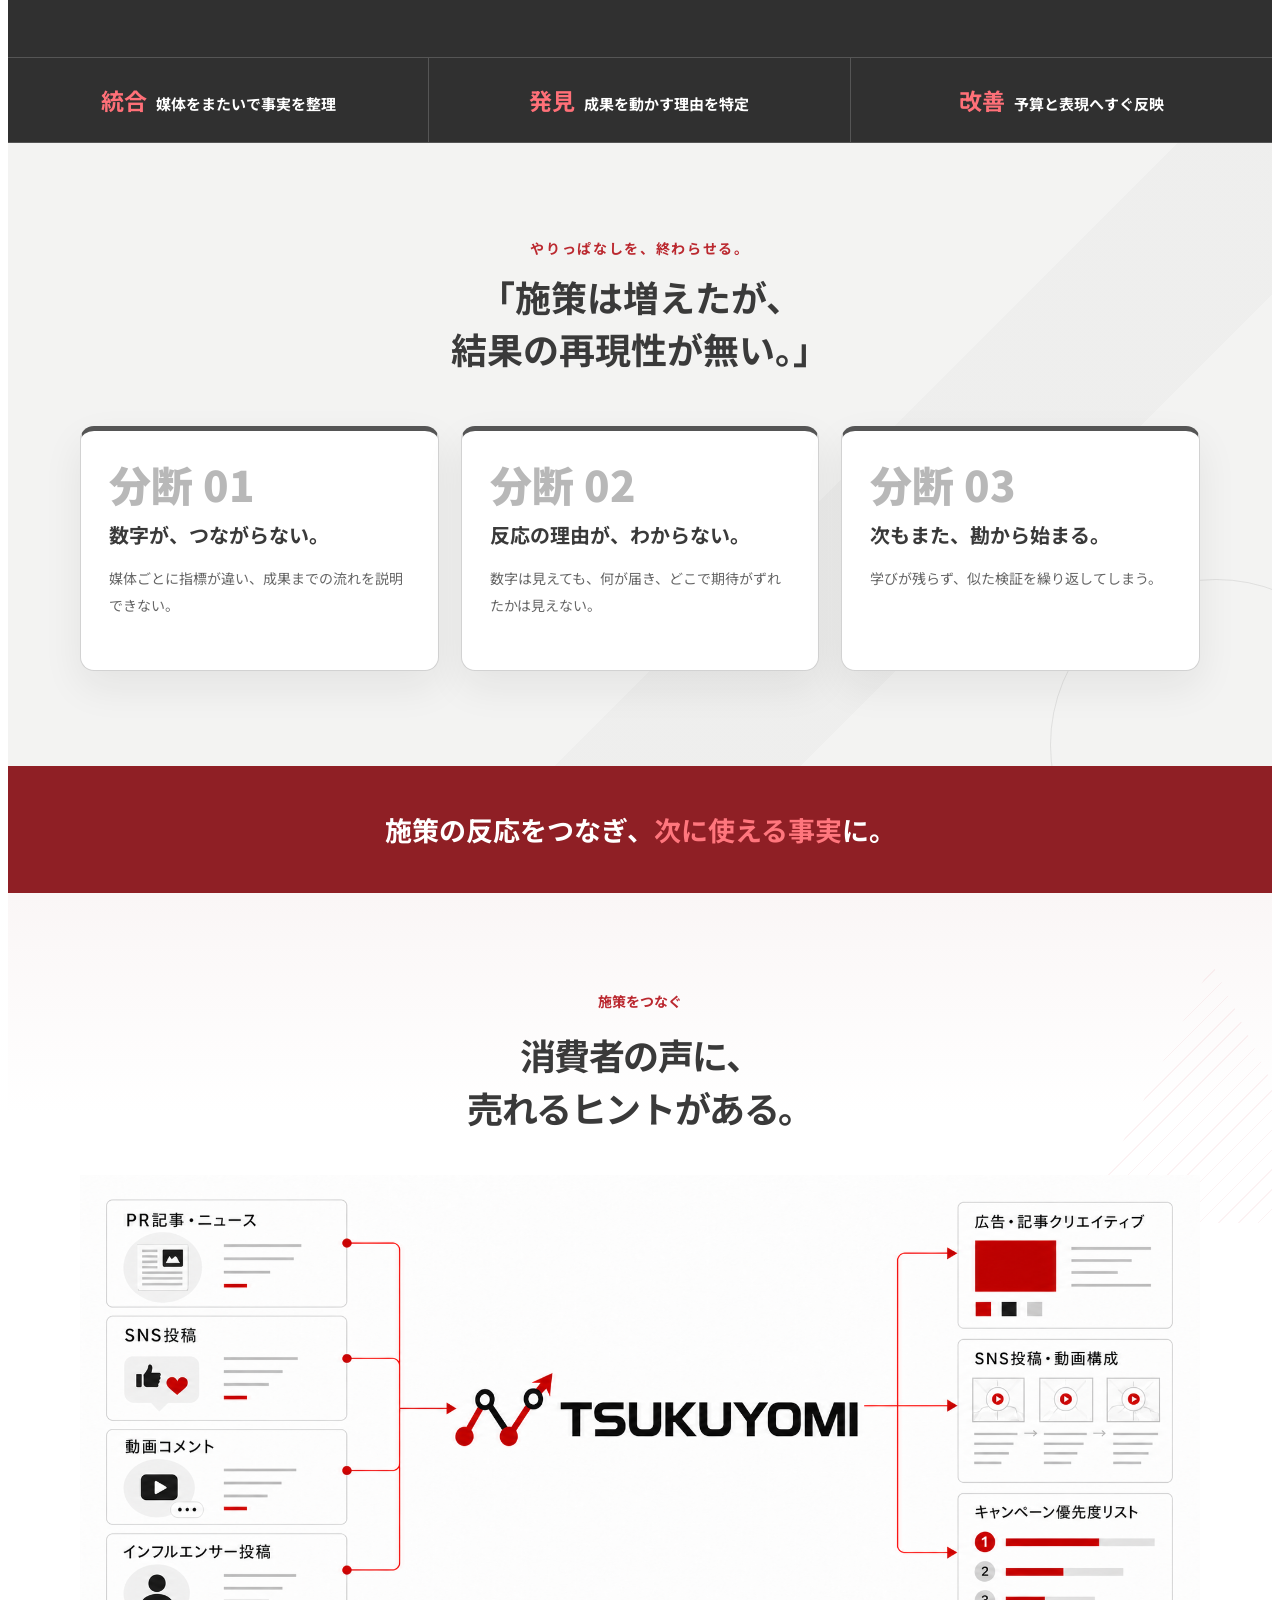
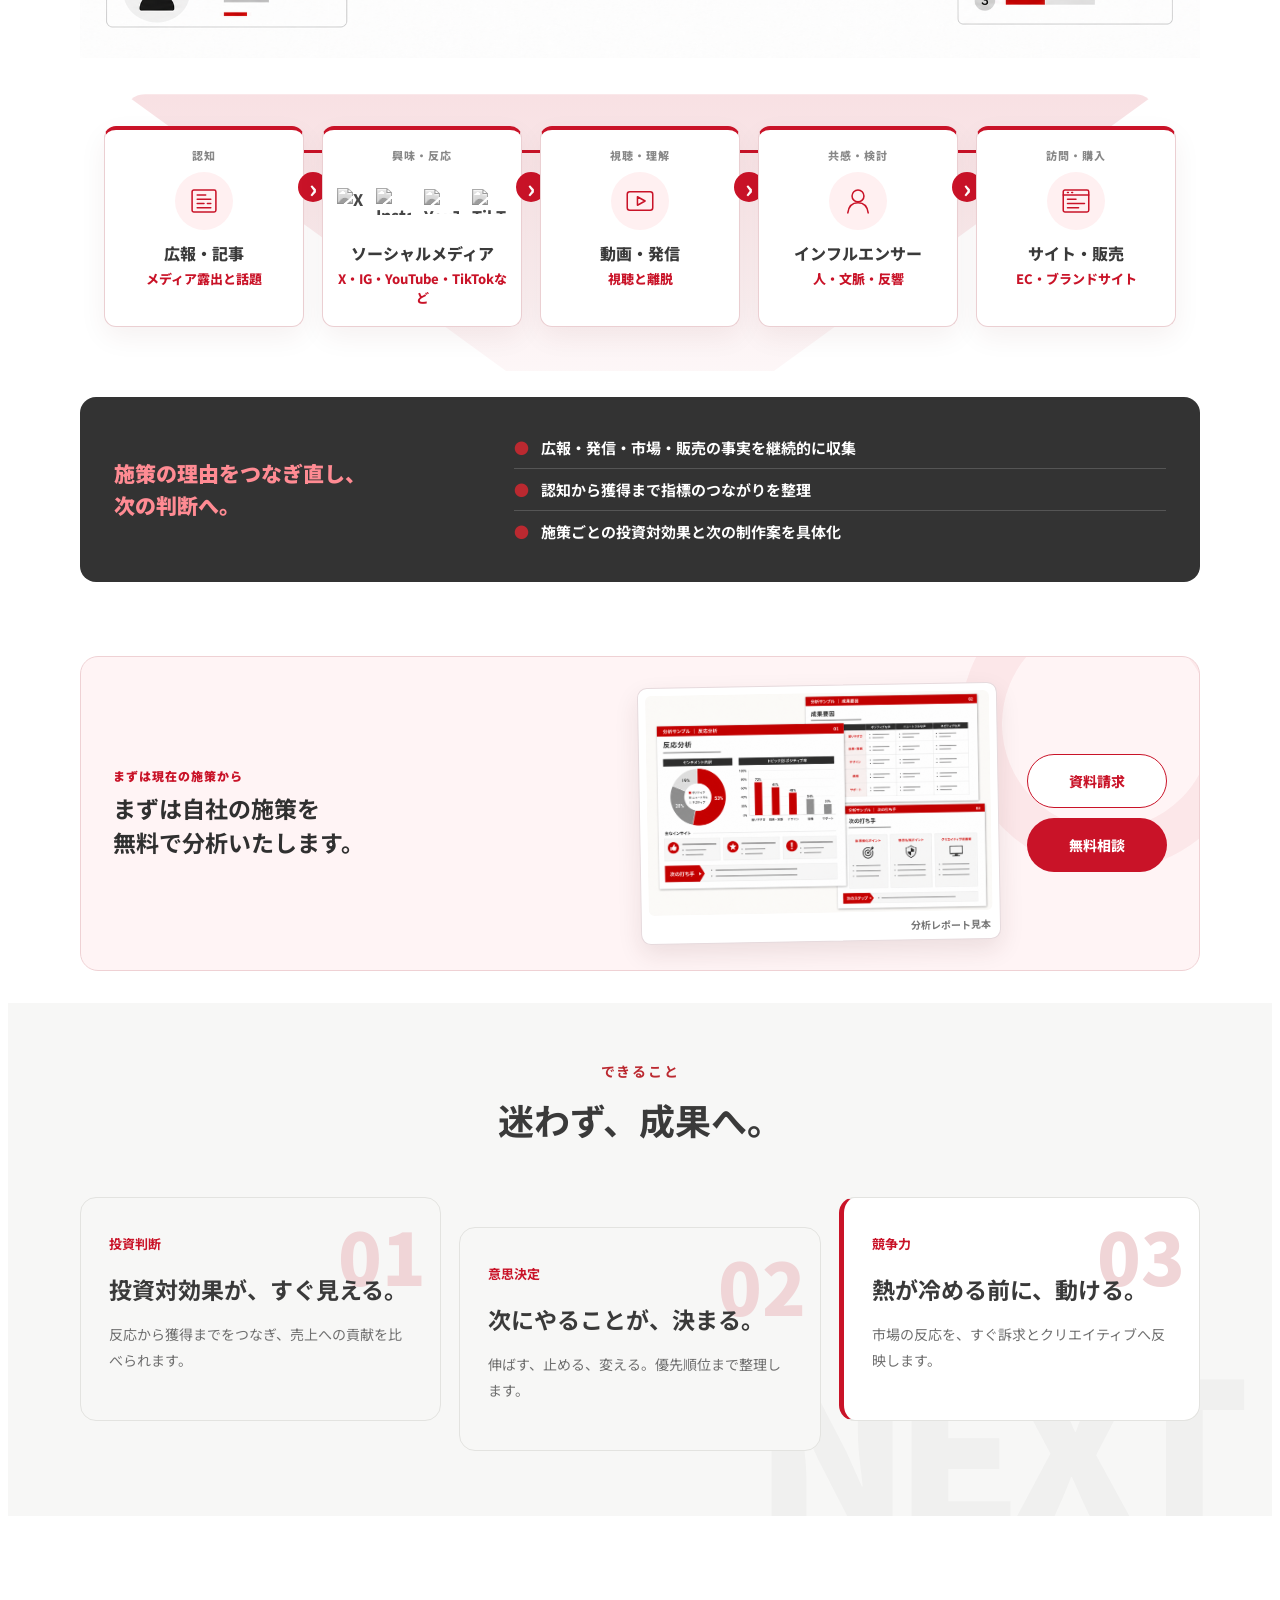
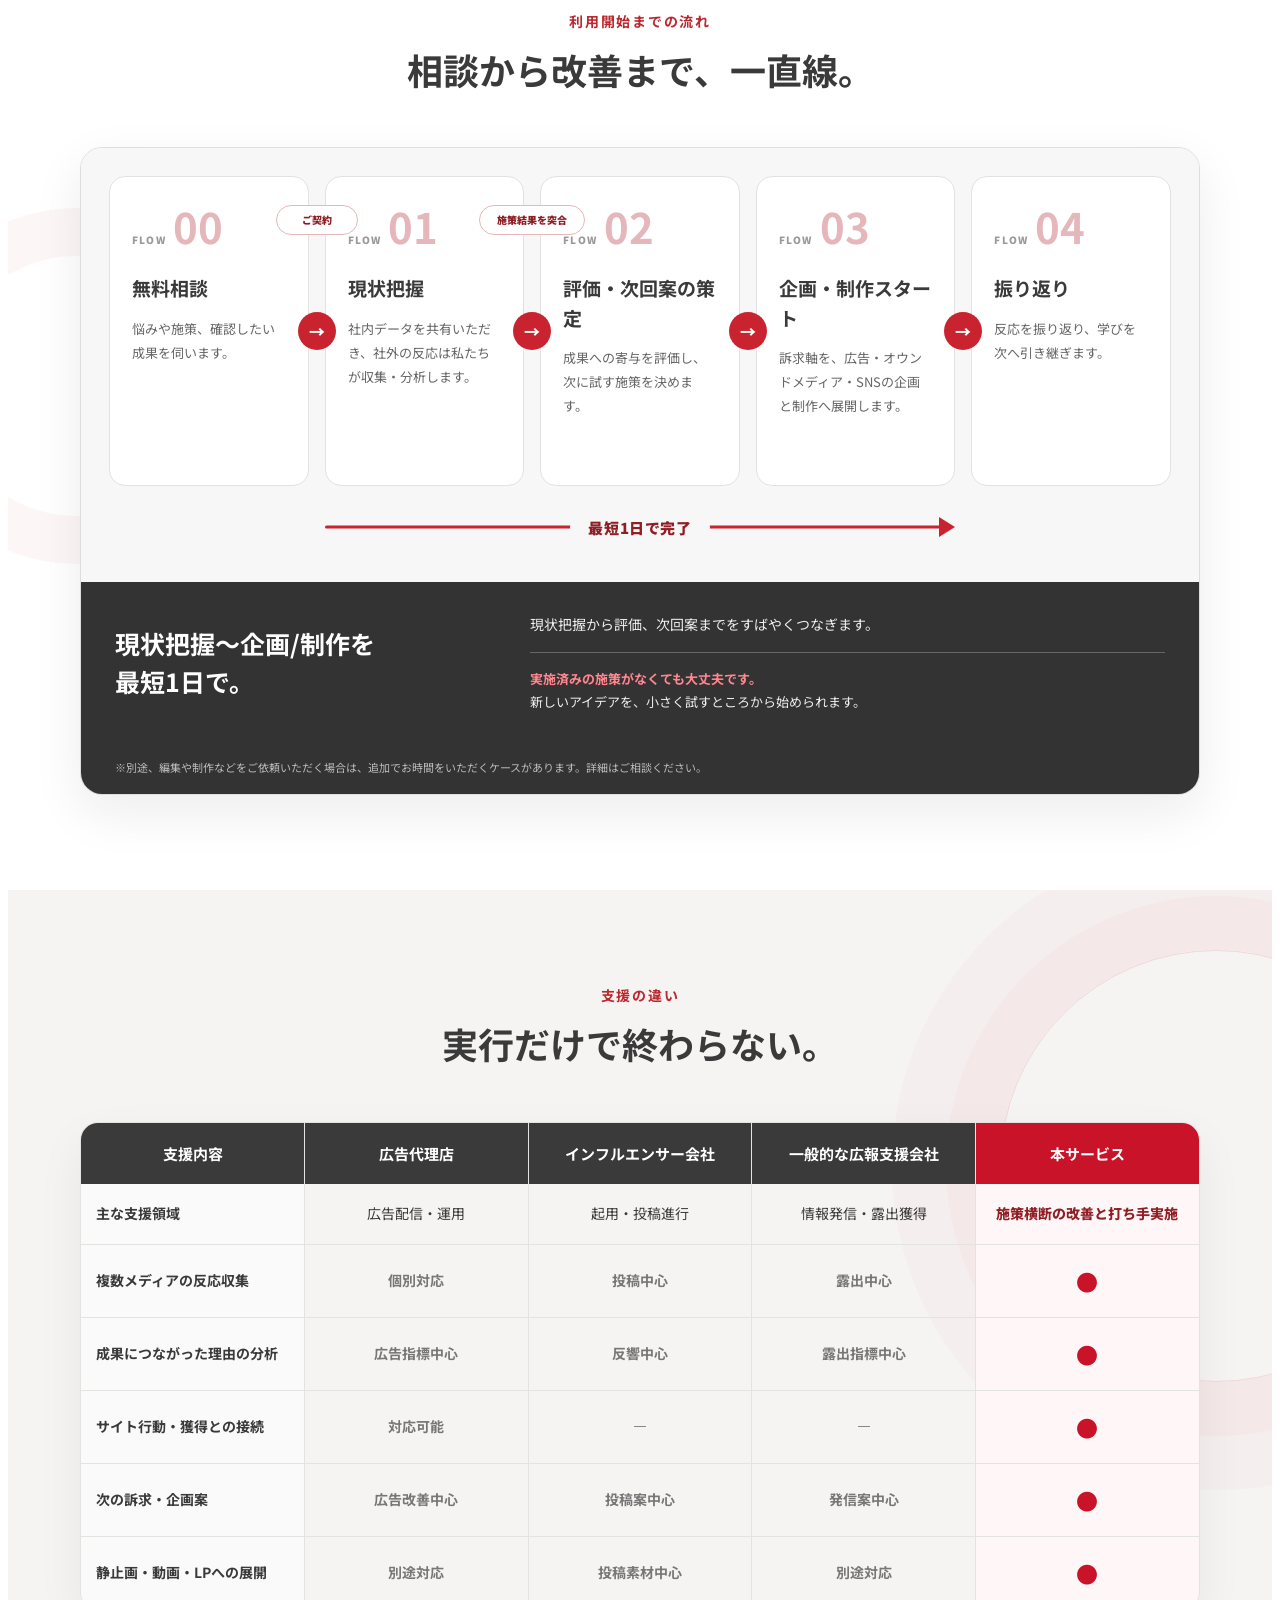
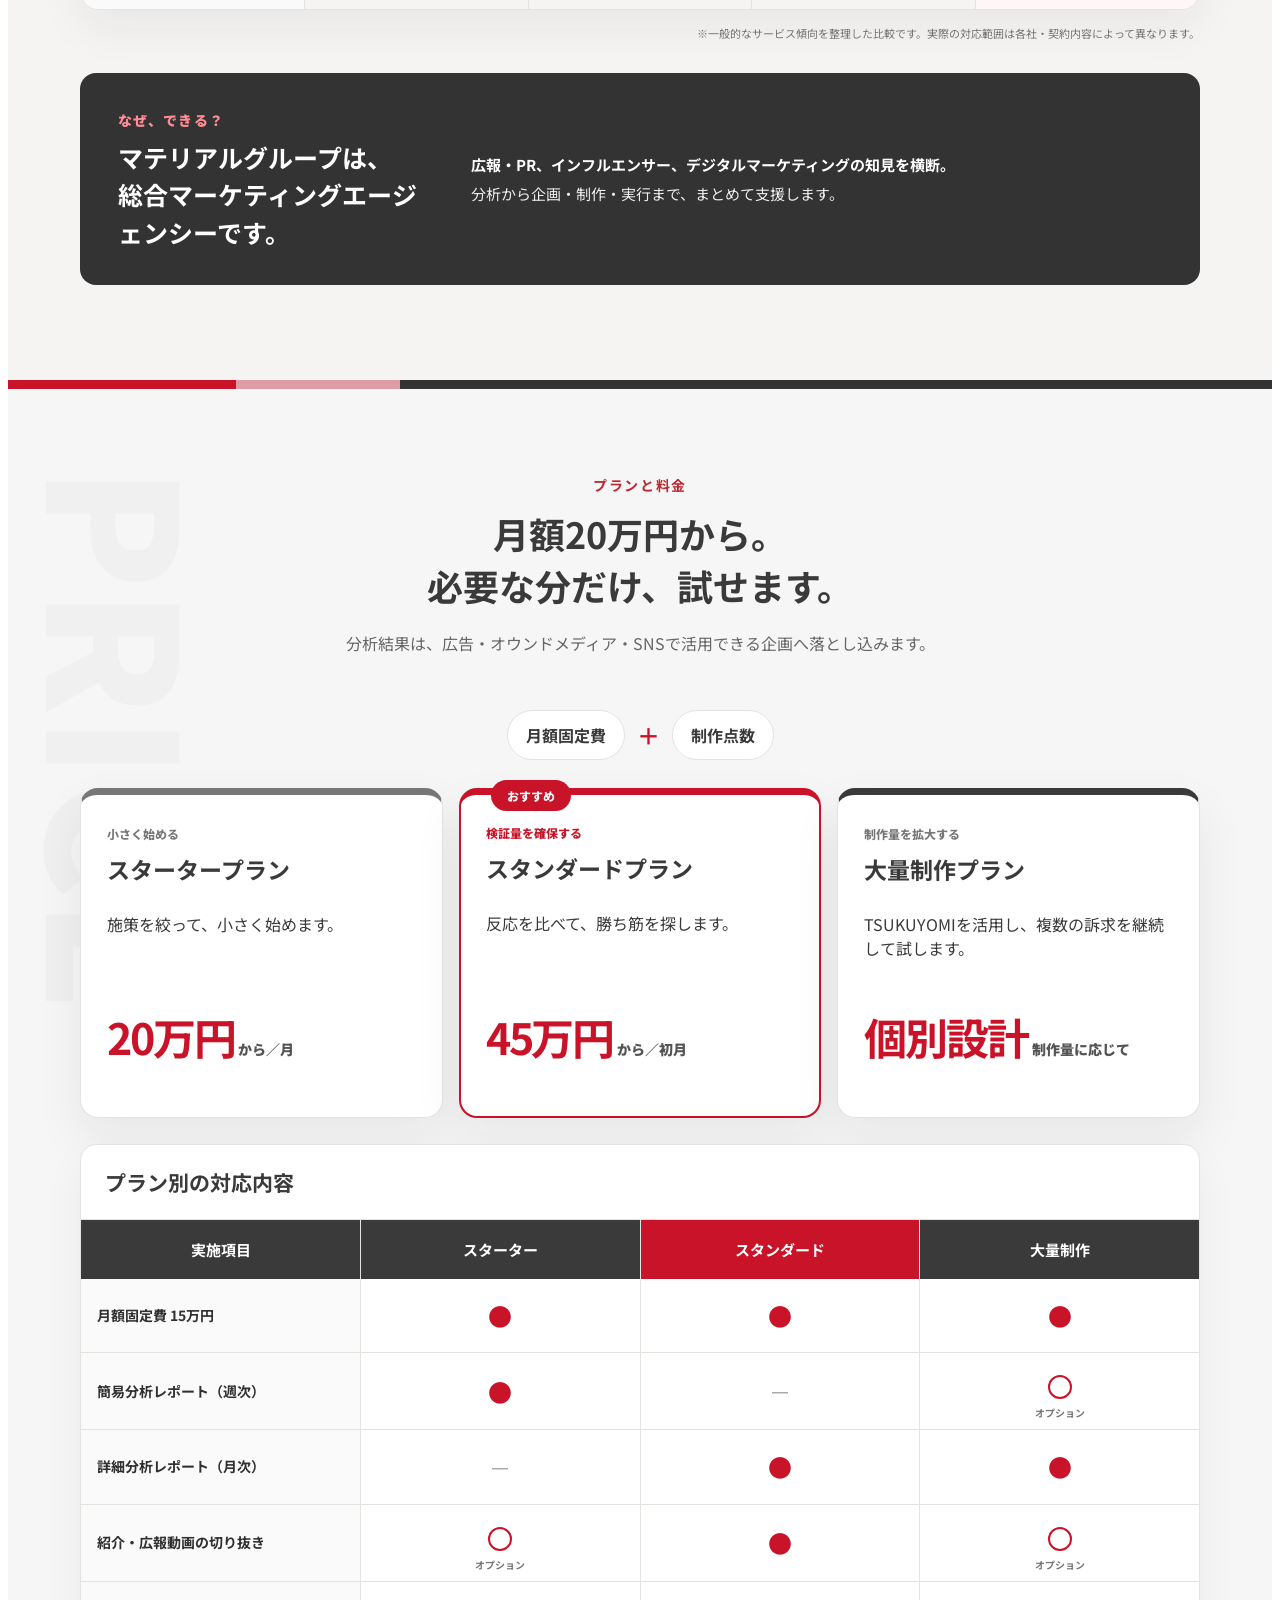
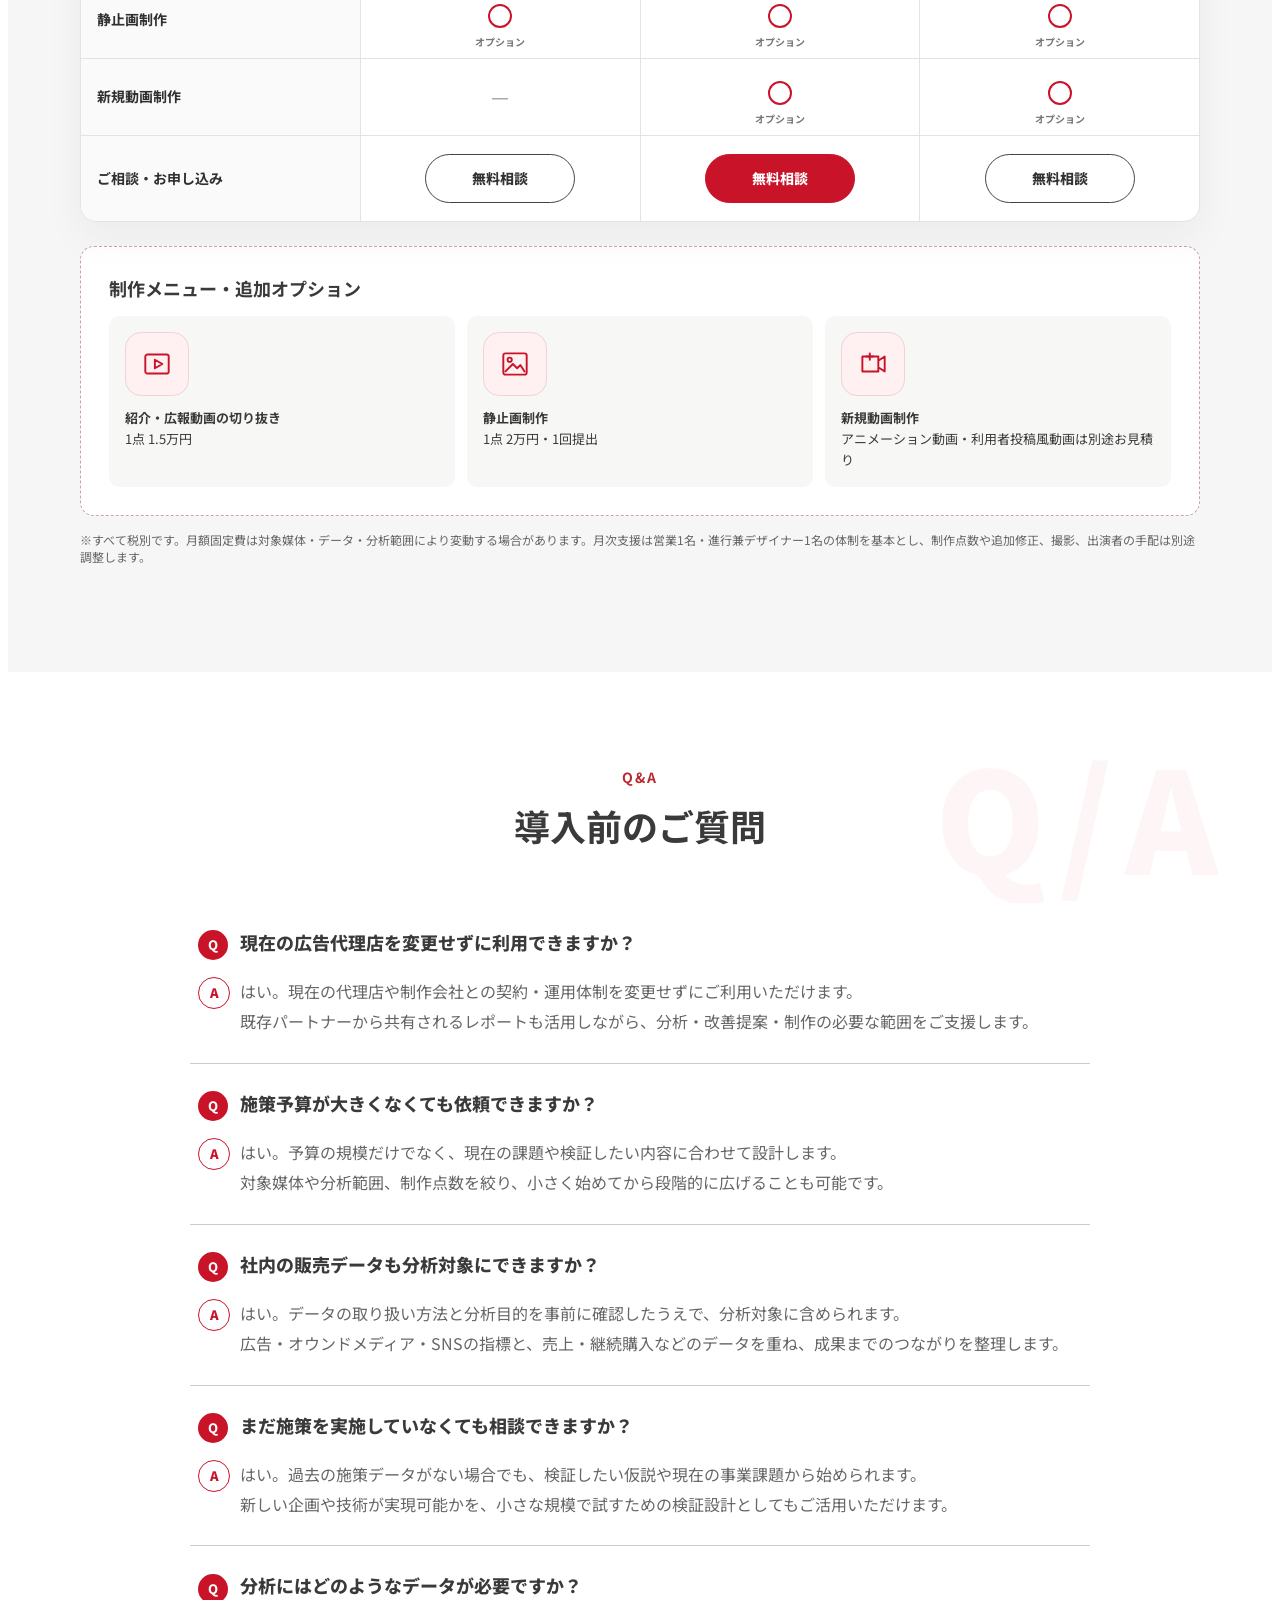
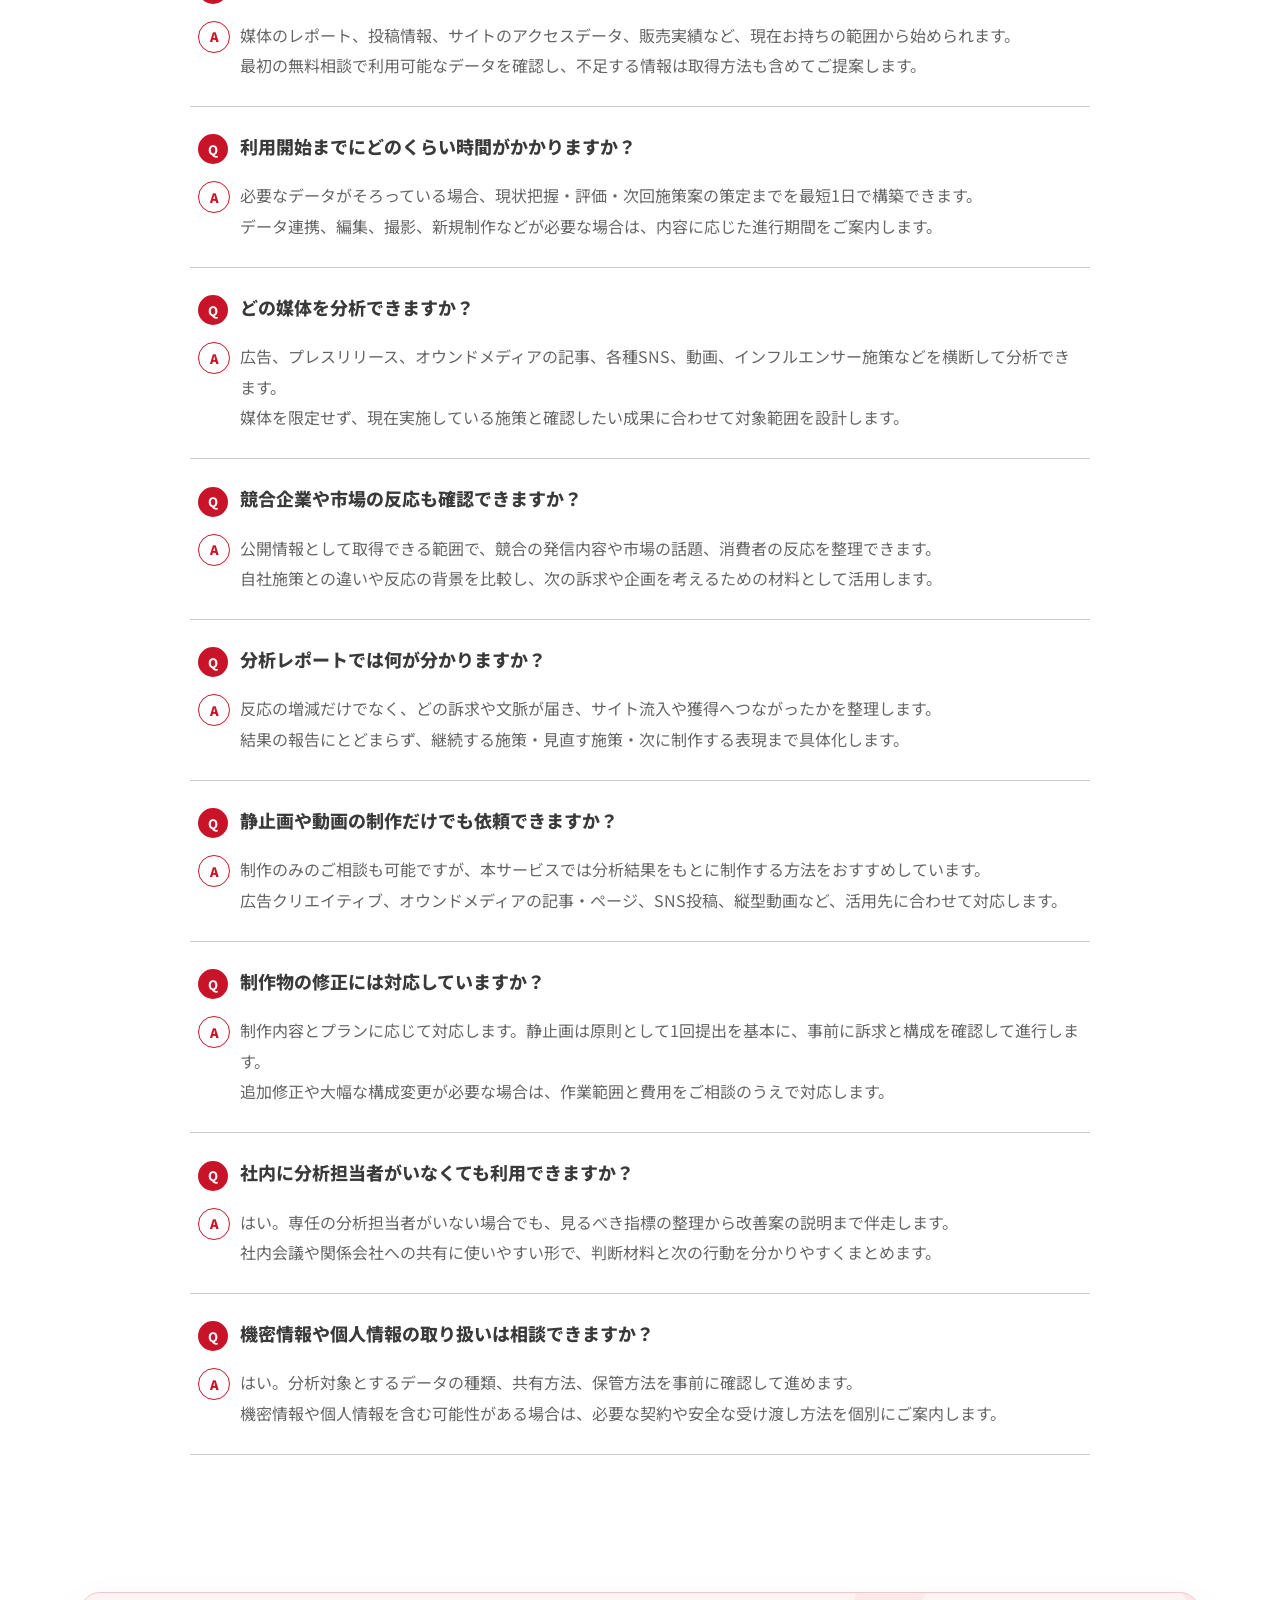
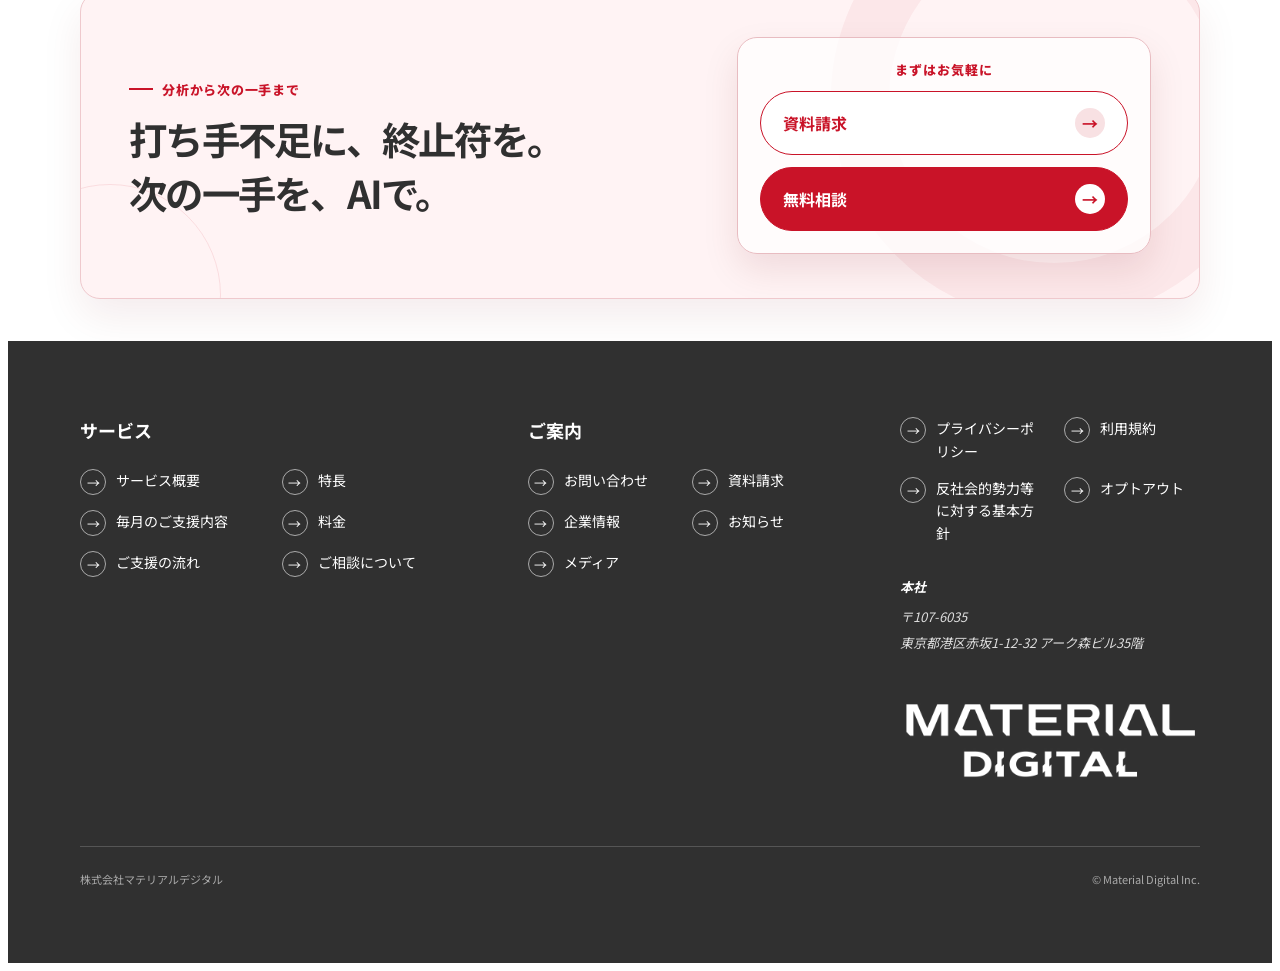
==== commit 6476adf0: "Fix social logos and TSUKUYOMI visuals" ====
--- a/index.html
+++ b/index.html
@@ -86,7 +86,7 @@
 #mdj .media-heading h2{font-size:36px}#mdj .media-heading .tag{border-left:0;padding-left:0}
 #mdj .proof-number b{font-size:76px;font-variant-numeric:tabular-nums;letter-spacing:-.055em}#mdj .proof-number .unit{font-size:.72em;margin-left:3px}
 #mdj .pain-card{border-color:#d2d2d2;border-top-color:#555;background:#fff;box-shadow:0 16px 40px rgba(30,30,30,.07)}#mdj .pain-card .num{color:#b8b8b8}#mdj .pain-card:nth-child(3){border-left-color:#d2d2d2}
-#mdj .media-icon.social-icons{width:auto;height:58px;border-radius:0;background:transparent;display:flex;align-items:center;justify-content:center;gap:13px;color:#333}#mdj .social-logo{display:block;width:27px;height:27px;overflow:visible;fill:currentColor;opacity:.9;flex:0 0 auto}#mdj .social-logo.youtube{width:35px}#mdj .social-logo.tiktok{width:25px;height:25px}
+#mdj .media-icon.social-icons{width:auto;height:58px;border-radius:0;background:transparent;display:flex;align-items:center;justify-content:center;gap:13px;color:#333}#mdj .social-logo{display:block;width:auto;height:27px;max-width:35px;object-fit:contain;opacity:.9;flex:0 0 auto;filter:grayscale(1)}#mdj .social-logo.youtube{height:25px}#mdj .social-logo.tiktok{height:25px}
 #mdj .step-label{justify-content:flex-start;gap:10px}#mdj .step-label b{font-size:28px}#mdj .step-illustration{width:100%;height:170px;margin:18px 0 8px;border-radius:12px;background-color:#fff;background-image:url('service-steps-illustration.png');background-size:300% auto;background-repeat:no-repeat;box-shadow:inset 0 0 0 1px #eee}#mdj .step-card:nth-child(1) .step-illustration{background-position:0 center}#mdj .step-card:nth-child(2) .step-illustration{background-position:50% center}#mdj .step-card:nth-child(3) .step-illustration{background-image:url('service-step-03.png');background-size:cover;background-position:center 47%}
 #mdj .step-illustration.simple-diagram{width:100%;height:170px;padding:20px 14px;background:#fafafa;background-image:none!important;box-shadow:inset 0 0 0 1px #e8e8e8;display:grid;align-items:center;justify-content:stretch;gap:7px;overflow:hidden}#mdj .step-card:nth-child(1) .simple-diagram{grid-template-columns:minmax(0,1fr) minmax(0,1fr) 18px minmax(40px,.65fr) minmax(0,1.15fr)}#mdj .step-card:nth-child(2) .simple-diagram{grid-template-columns:repeat(3,minmax(0,1fr)) 18px minmax(0,1.1fr)}#mdj .step-card:nth-child(3) .simple-diagram{grid-template-columns:minmax(0,.8fr) 20px minmax(0,1.65fr)}#mdj .diagram-node{min-width:0;width:100%;padding:11px 5px;border:1px solid #d6d6d6;border-radius:8px;background:#fff;text-align:center;color:#444;font-size:10px;font-weight:800;line-height:1.45;overflow-wrap:anywhere}#mdj .diagram-node strong{display:block;margin-bottom:4px;color:var(--赤);font-size:17px;line-height:1}#mdj .diagram-node.dark{border-color:#333;background:#333;color:#fff}#mdj .diagram-node.accent{border-color:var(--赤);background:#fff5f6;color:#8f1f25}#mdj .diagram-arrow{position:relative;width:100%;height:2px;background:var(--赤)}#mdj .diagram-arrow::after{content:"";position:absolute;right:-1px;top:-4px;border-left:7px solid var(--赤);border-top:5px solid transparent;border-bottom:5px solid transparent}#mdj .comment-stack{display:grid;justify-items:center;gap:5px;min-width:0}.comment-stack i{display:block;width:100%;max-width:50px;height:8px;border-radius:999px;background:#ddd}.comment-stack i:nth-child(2){width:76%;background:#bbb}.comment-stack i:nth-child(3){width:88%;background:#e7a7ac}#mdj .result-stack{display:grid;grid-template-columns:repeat(2,minmax(0,1fr));gap:6px;min-width:0}.result-stack .diagram-node{min-width:0;padding:8px 3px;font-size:9px}
 #mdj .plan-compare .optional{width:24px;height:24px;padding:0;border:2px solid var(--赤);border-radius:50%;background:#fff;color:transparent;font-size:0;position:relative;vertical-align:top}#mdj .plan-compare .optional::after{content:"オプション";position:absolute;top:28px;left:50%;transform:translateX(-50%);color:#777;font-size:10px;font-weight:700;white-space:nowrap}#mdj .plan-compare td:has(.optional){padding-top:22px;padding-bottom:30px}
@@ -196,7 +196,7 @@
 </div>
 </div>
 <div class="hero-visual">
-<img class="hero-img" width="1536" height="1024" src="ugokasu-fv-flow.png" alt="PR記事や投稿、動画コメント、インフルエンサーの反応をTSUKUYOMIで読み、広告・オウンドメディア・SNSの企画と施策の優先順位へつなげる流れ">
+<img class="hero-img" width="1536" height="1024" src="tsukuyomi-fv-flow-multichannel.png" alt="PR記事や投稿、動画コメント、インフルエンサーの反応をTSUKUYOMIで読み、広告・オウンドメディア・SNSの企画と施策の優先順位へつなげる流れ">
 </div>
 </div>
 </div>
@@ -398,13 +398,13 @@
 <h2>消費者の声に、<br>売れるヒントがある。</h2>
 </div>
 <figure class="media-visual md-visual">
-<img src="ugokasu-analysis-flow-wide.png" width="1909" height="824" loading="lazy" alt="記事、SNS投稿、動画コメント、インフルエンサーの反応をTSUKUYOMIで読み、広告・オウンドメディア・SNSの企画と施策の優先順位へつなげる流れ">
+<img src="tsukuyomi-analysis-flow-multichannel.png" width="1909" height="824" loading="lazy" alt="記事、SNS投稿、動画コメント、インフルエンサーの反応をTSUKUYOMIで読み、広告・オウンドメディア・SNSの企画と施策の優先順位へつなげる流れ">
 </figure>
 <div class="media-funnel-shell swipe-host">
 <div class="media-sources" aria-label="分析対象となる接点">
 <div class="media-source"><span class="media-stage">認知</span><span class="media-icon" aria-hidden="true"><svg viewBox="0 0 40 40"><rect x="6" y="7" width="28" height="26" rx="2"/><path d="M12 13h10M12 18h16M12 23h8M24 23h4M12 28h16"/></svg></span>広報・記事<small>メディア露出と話題</small>
 </div>
-<div class="media-source"><span class="media-stage">興味・反応</span><span class="media-icon social-icons" aria-label="X、Instagram、YouTube、TikTok"><svg class="social-logo" viewBox="0 0 24 24" aria-hidden="true"><path d="M18.9 1.15h3.68l-8.04 9.19L24 22.85h-7.41l-5.8-7.59-6.63 7.59H.47l8.6-9.83L0 1.15h7.59l5.25 6.94 6.06-6.94Zm-1.29 19.49h2.04L6.49 3.24H4.3l13.31 17.4Z"/></svg><svg class="social-logo" viewBox="0 0 24 24" aria-hidden="true"><path d="M7.03.08C5.75.14 4.88.35 4.12.65 3.33.95 2.66 1.37 2 2.03S.92 3.37.62 4.16C.32 4.92.12 5.8.06 7.08 0 8.35 0 8.76 0 12.02s.02 3.67.08 4.95c.06 1.28.26 2.15.56 2.91.31.79.72 1.46 1.39 2.12.67.67 1.34 1.08 2.13 1.38.76.3 1.64.5 2.91.56 1.28.06 1.69.07 4.95.06 3.26 0 3.67-.02 4.95-.08 1.28-.06 2.15-.26 2.91-.56.79-.31 1.46-.72 2.12-1.39.67-.67 1.08-1.34 1.38-2.13.3-.76.5-1.64.56-2.91.06-1.28.07-1.69.06-4.95 0-3.26-.02-3.67-.08-4.95-.06-1.28-.26-2.15-.56-2.91-.31-.79-.72-1.46-1.39-2.12C21.3 1.33 20.63.92 19.84.62 19.07.32 18.2.12 16.92.06 15.65.01 15.24-.01 11.98 0 8.72.01 8.31.02 7.03.08ZM12 5.84A6.16 6.16 0 1 0 12 18.16 6.16 6.16 0 0 0 12 5.84Zm0 10.16a4 4 0 1 1 0-8 4 4 0 0 1 0 8Zm6.39-10.42a1.44 1.44 0 1 1-2.88 0 1.44 1.44 0 0 1 2.88 0Z"/></svg><svg class="social-logo youtube" viewBox="0 0 24 24" aria-hidden="true"><path d="M23.5 6.19a3.02 3.02 0 0 0-2.12-2.14C19.5 3.55 12 3.55 12 3.55s-7.5 0-9.38.5A3.02 3.02 0 0 0 .5 6.19C0 8.07 0 12 0 12s0 3.93.5 5.81a3.02 3.02 0 0 0 2.12 2.14c1.88.5 9.38.5 9.38.5s7.5 0 9.38-.5a3.02 3.02 0 0 0 2.12-2.14C24 15.93 24 12 24 12s0-3.93-.5-5.81ZM9.55 15.57V8.43L15.82 12l-6.27 3.57Z"/></svg><svg class="social-logo tiktok" viewBox="0 0 24 24" aria-hidden="true"><path d="M12.53.02c1.31-.02 2.61-.01 3.91-.02.08 1.53.63 3.09 1.75 4.17 1.12 1.11 2.7 1.62 4.24 1.79v4.03a9.98 9.98 0 0 1-5.82-1.9c-.01 2.92.01 5.84-.02 8.75-.08 1.4-.54 2.79-1.35 3.94a7.35 7.35 0 0 1-5.91 3.21 7.23 7.23 0 0 1-4.08-1.03 7.5 7.5 0 0 1-3.65-5.71c-.02-.5-.03-1-.01-1.49a7.43 7.43 0 0 1 2.58-4.96 7.29 7.29 0 0 1 6.15-1.72c.02 1.48-.04 2.96-.04 4.44a3.3 3.3 0 0 0-3.02.37 3.2 3.2 0 0 0-1.36 1.75c-.21.51-.15 1.07-.14 1.61a3.34 3.34 0 0 0 3.5 2.87 3.32 3.32 0 0 0 2.77-1.61c.19-.33.4-.67.41-1.06.1-1.79.06-3.57.07-5.36.01-4.03-.01-8.05.02-12.07Z"/></svg></span>ソーシャルメディア<small>X・IG・YouTube・TikTokなど</small>
+<div class="media-source"><span class="media-stage">興味・反応</span><span class="media-icon social-icons" aria-label="X、Instagram、YouTube、TikTok"><img class="social-logo" src="assets/social-logos/x.svg" alt="X"><img class="social-logo" src="assets/social-logos/instagram.svg" alt="Instagram"><img class="social-logo youtube" src="assets/social-logos/youtube.svg" alt="YouTube"><img class="social-logo tiktok" src="assets/social-logos/tiktok.svg" alt="TikTok"></span>ソーシャルメディア<small>X・IG・YouTube・TikTokなど</small>
 </div>
 <div class="media-source"><span class="media-stage">視聴・理解</span><span class="media-icon" aria-hidden="true"><svg viewBox="0 0 40 40"><rect x="5" y="9" width="30" height="22" rx="3"/><path d="m17 15 9 5-9 5z"/></svg></span>動画・発信<small>視聴と離脱</small>
 </div>
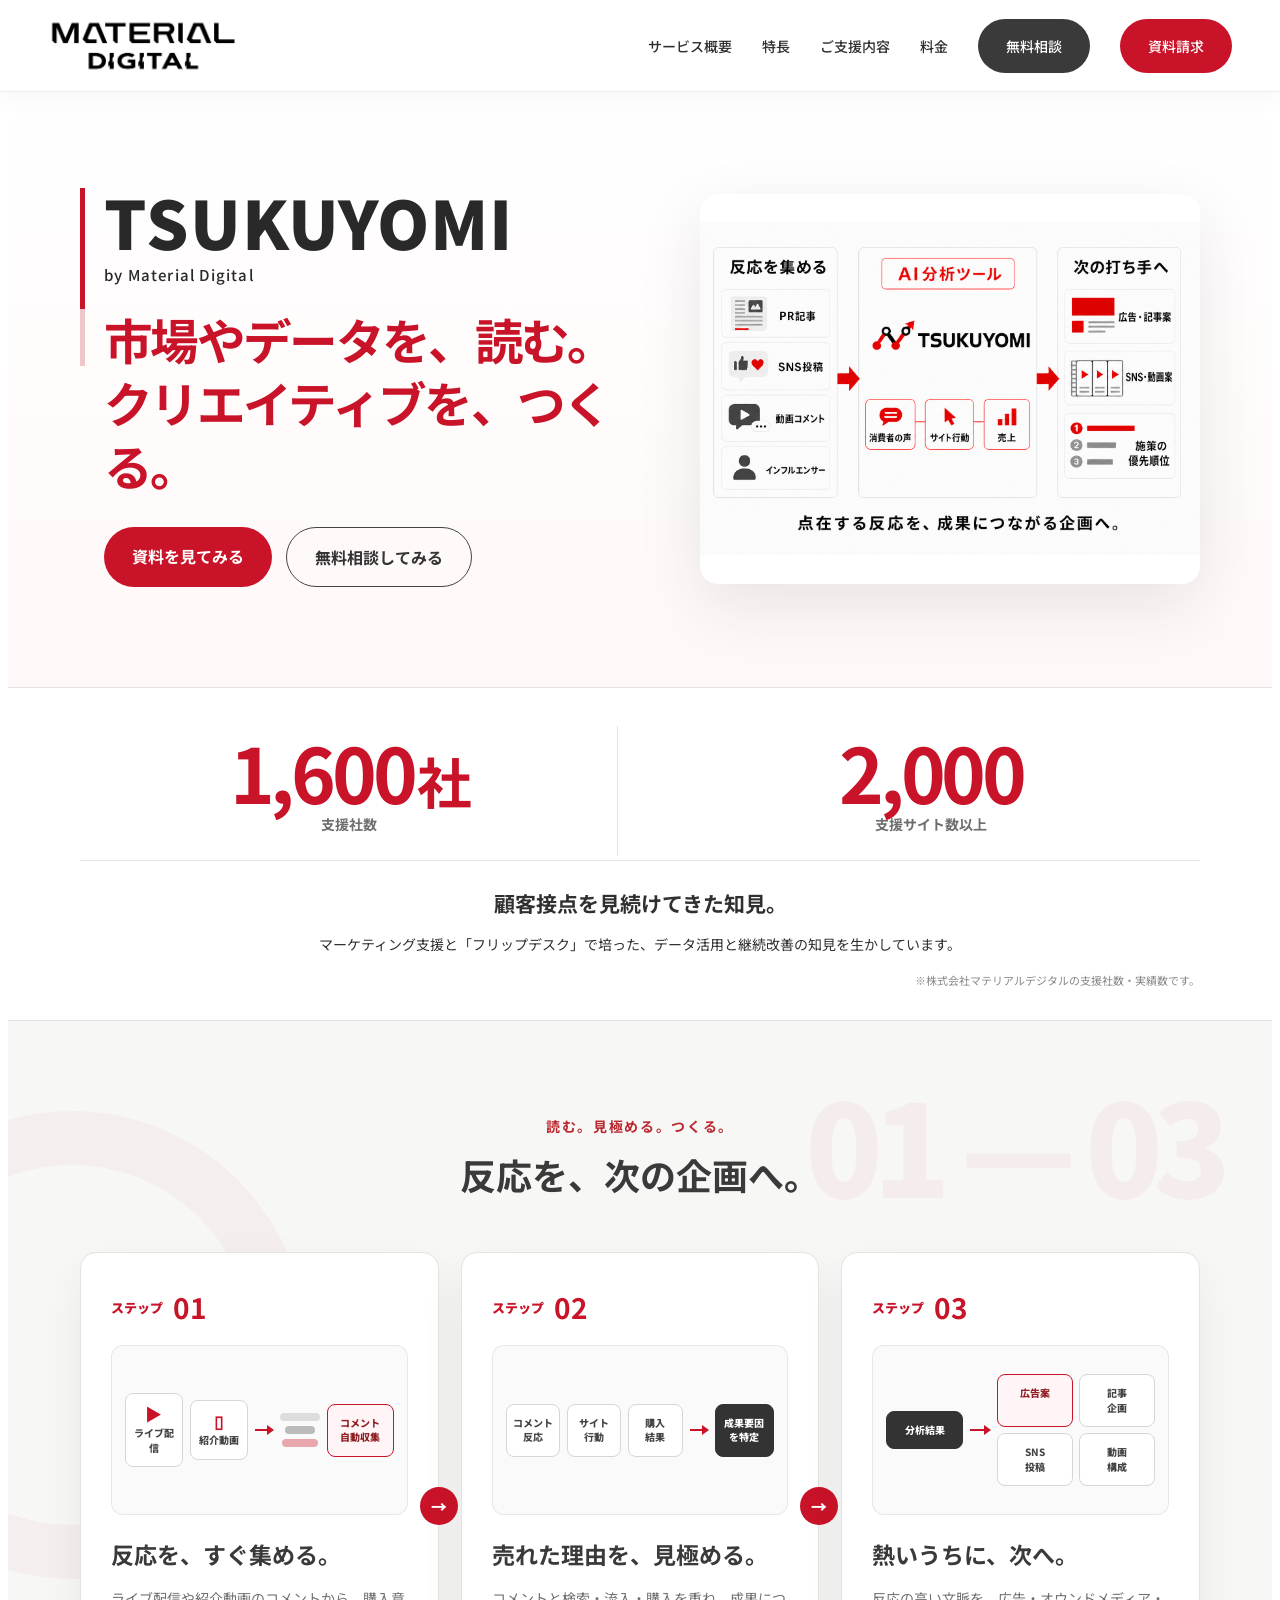
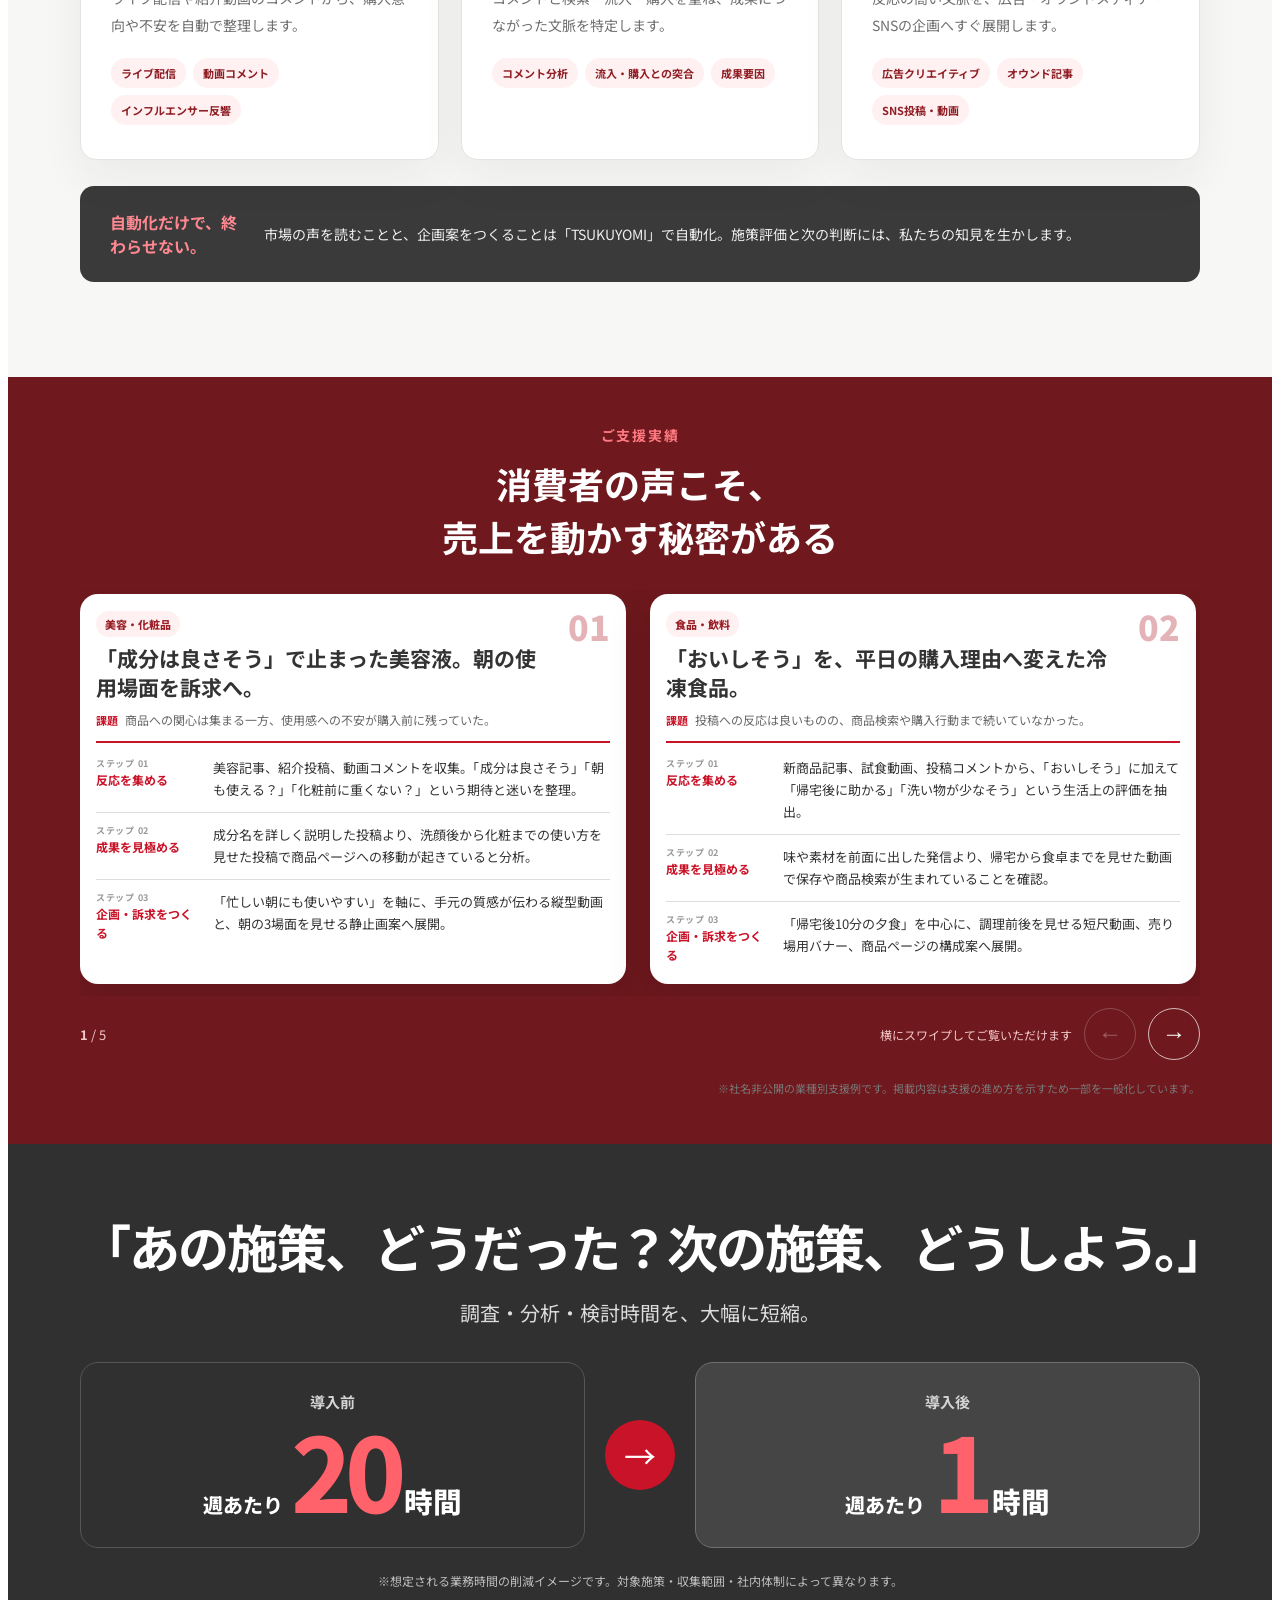
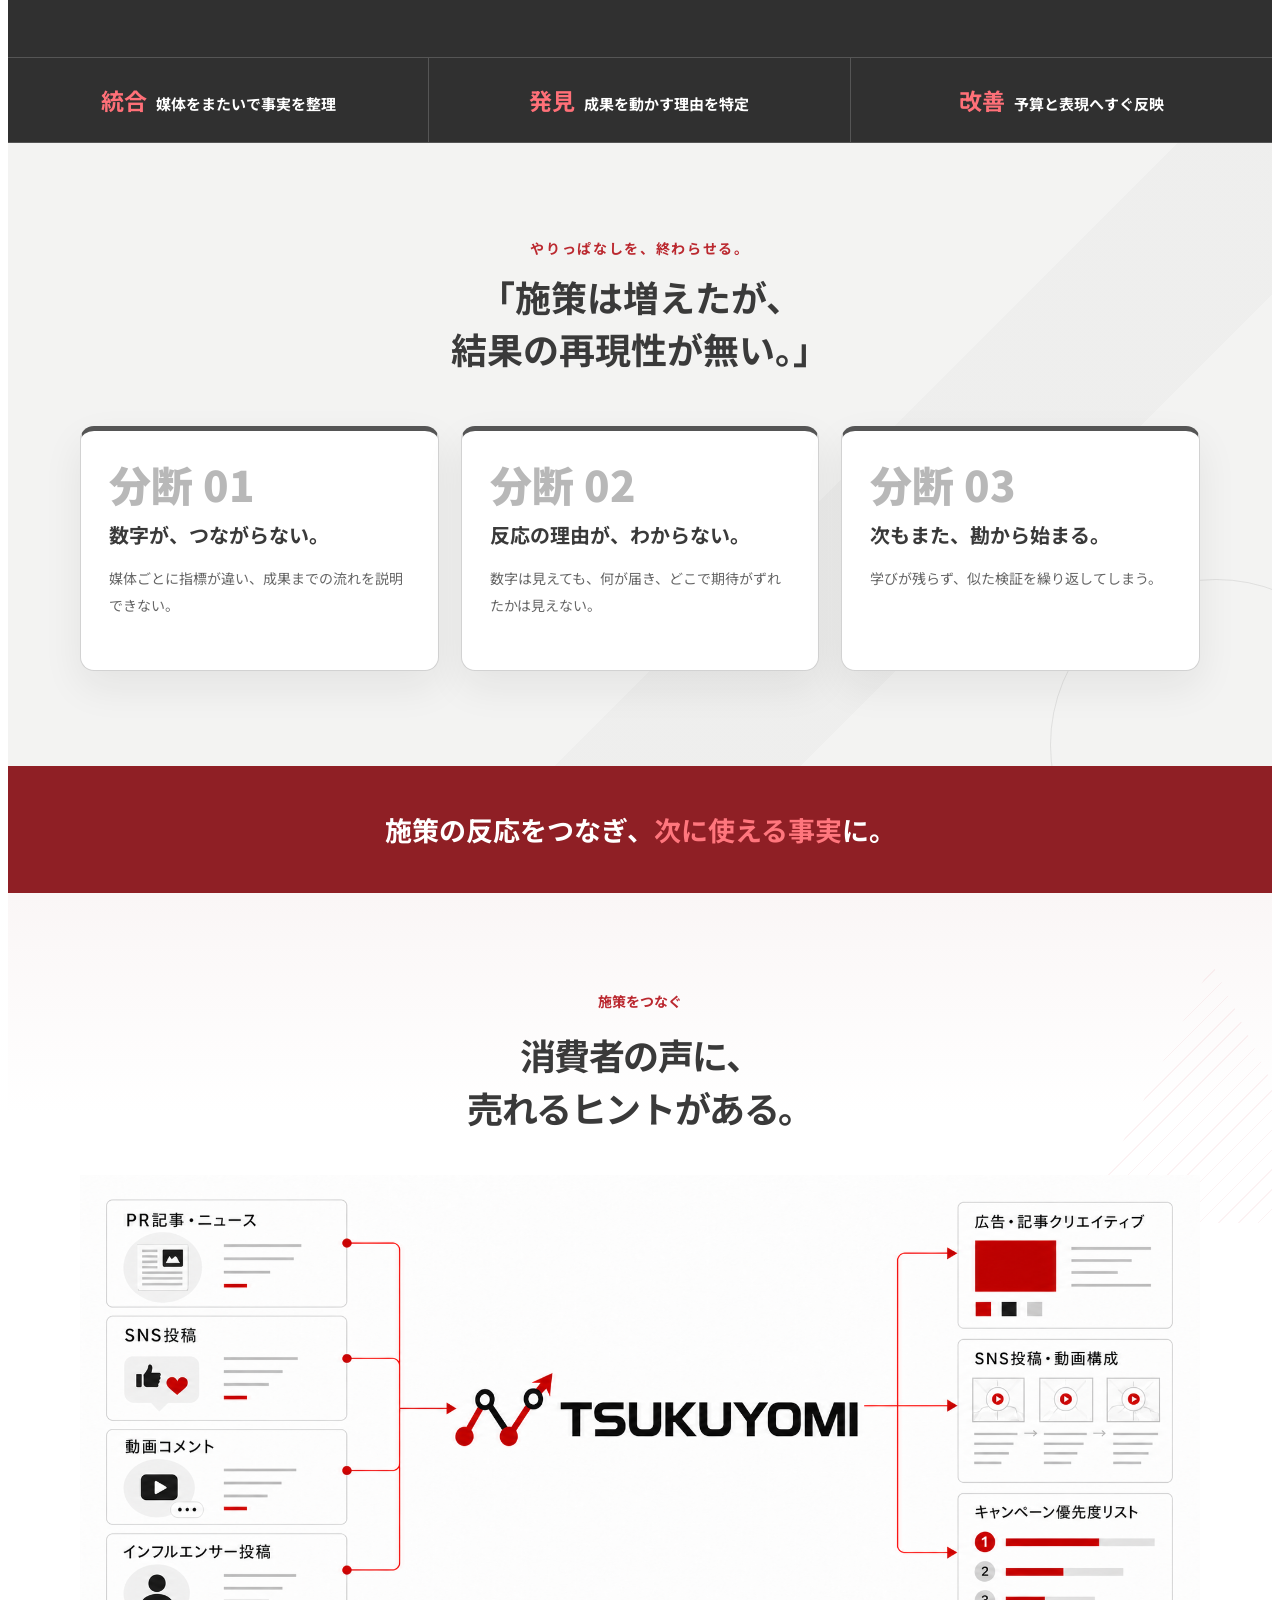
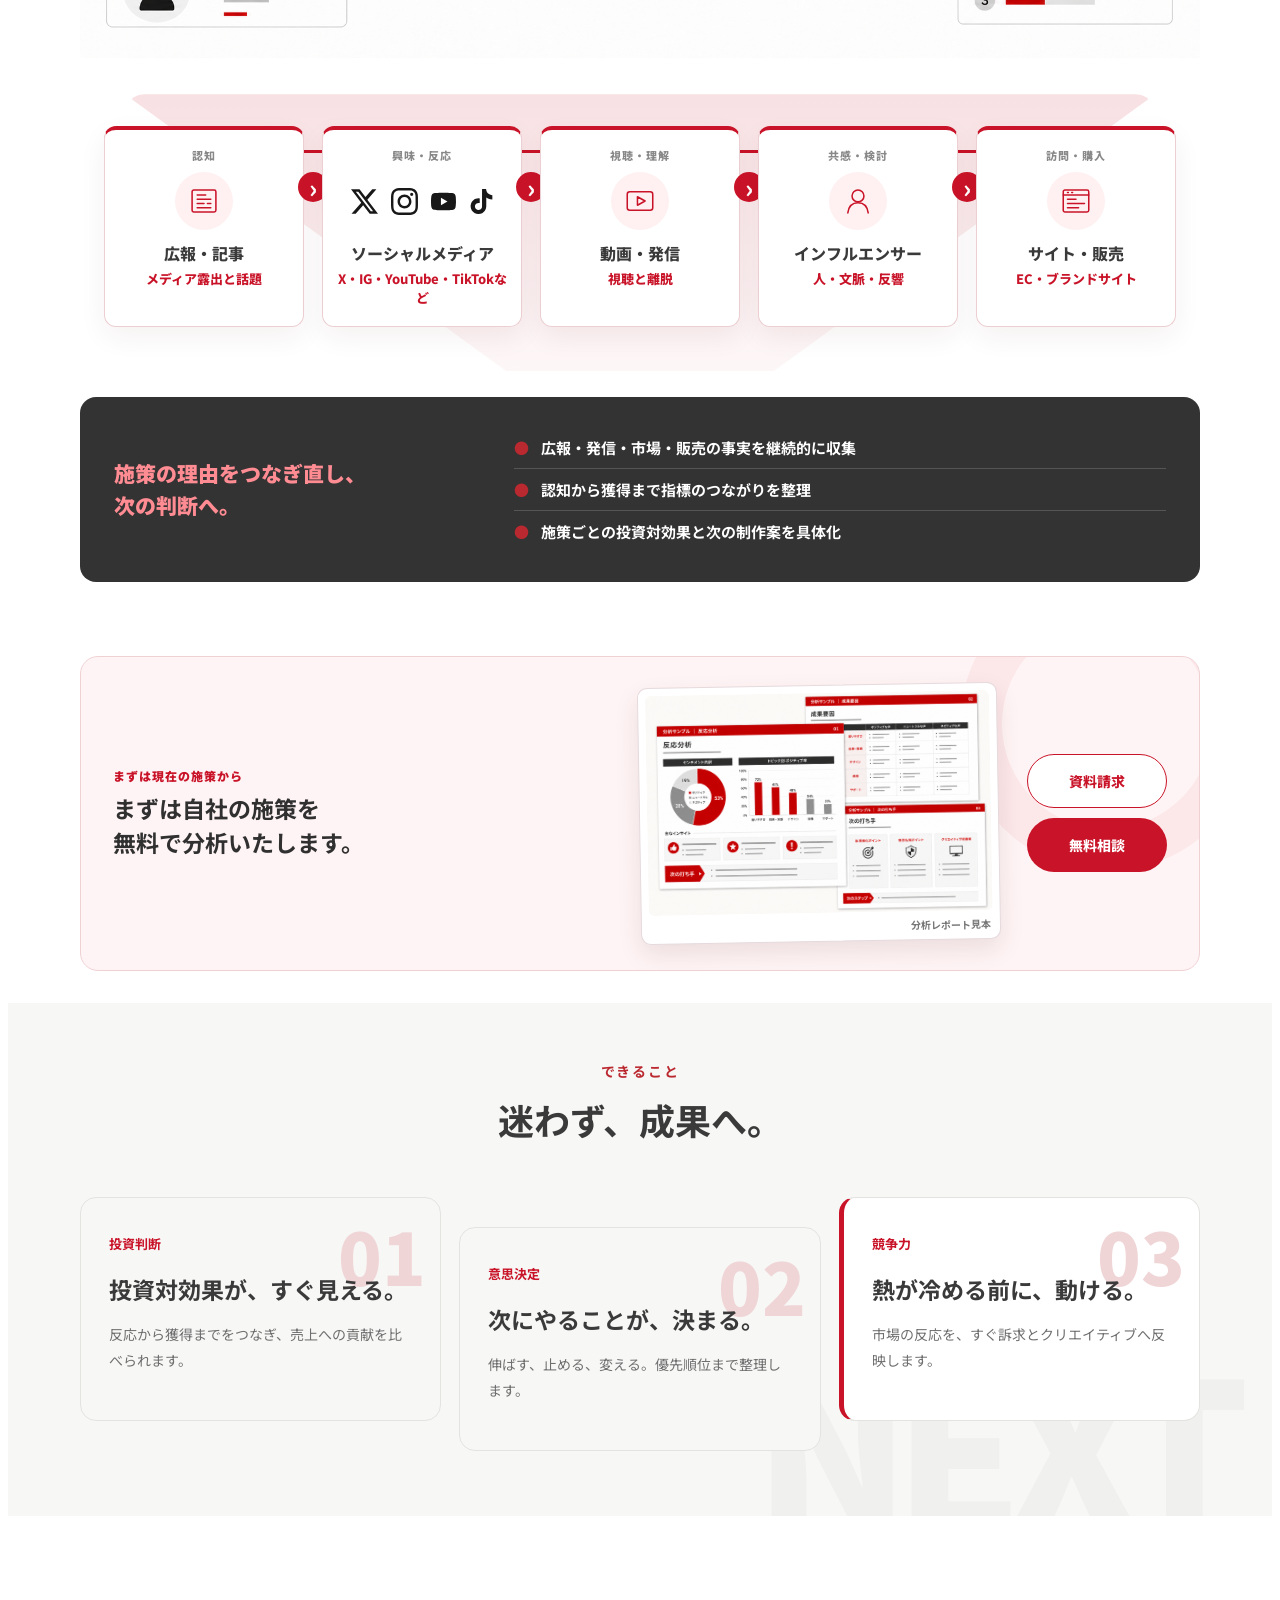
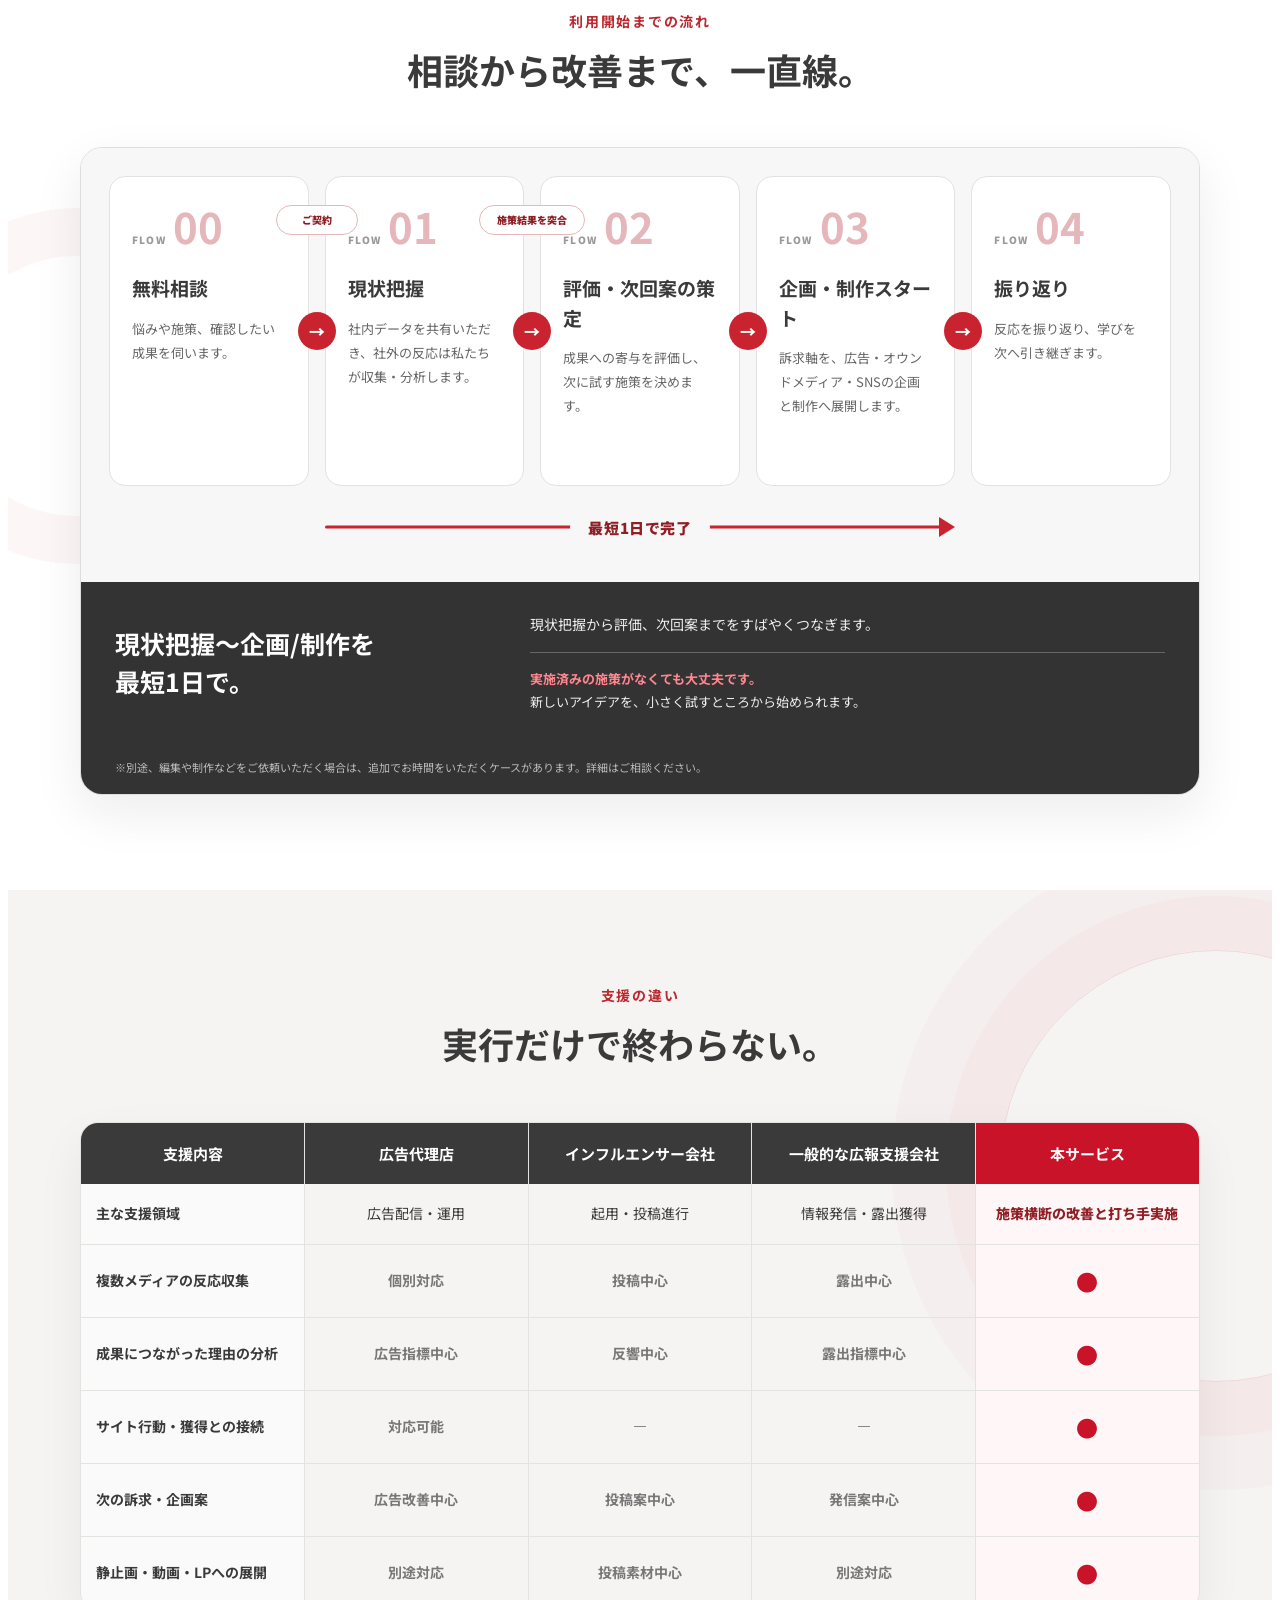
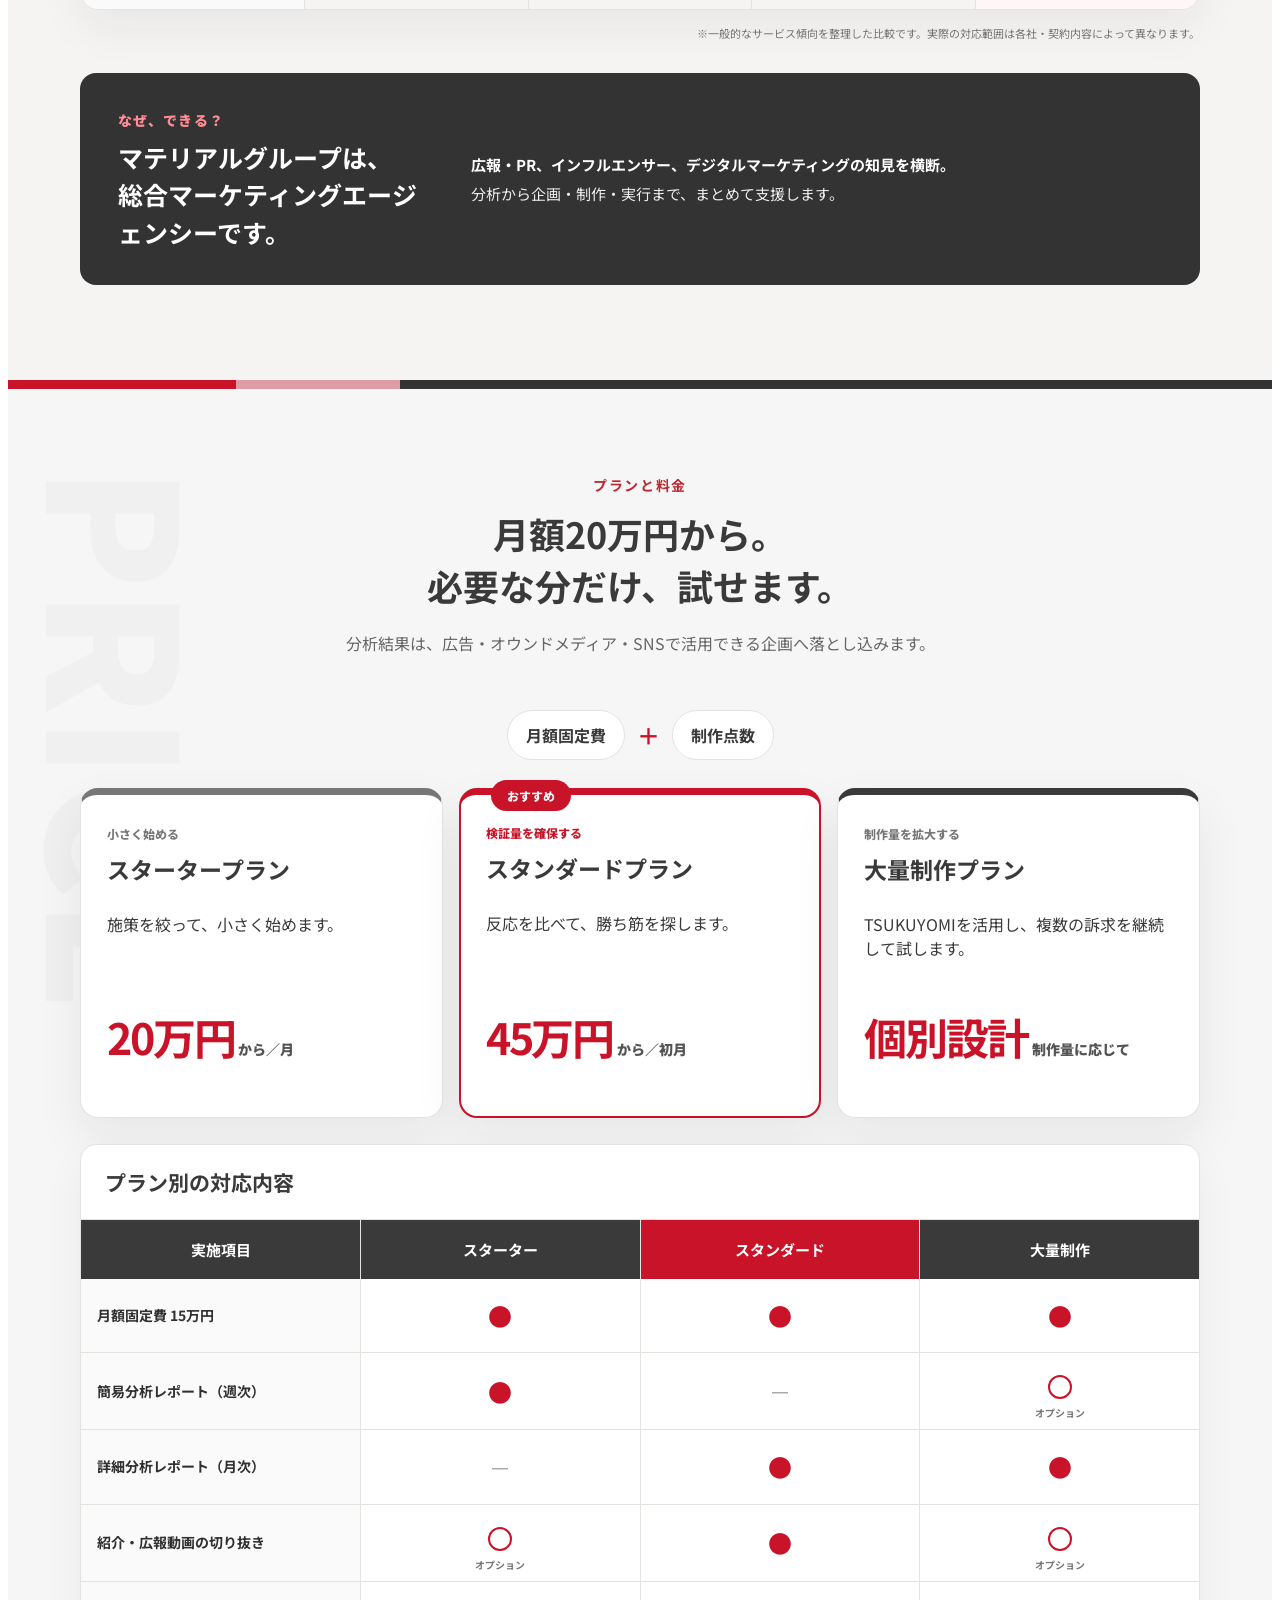
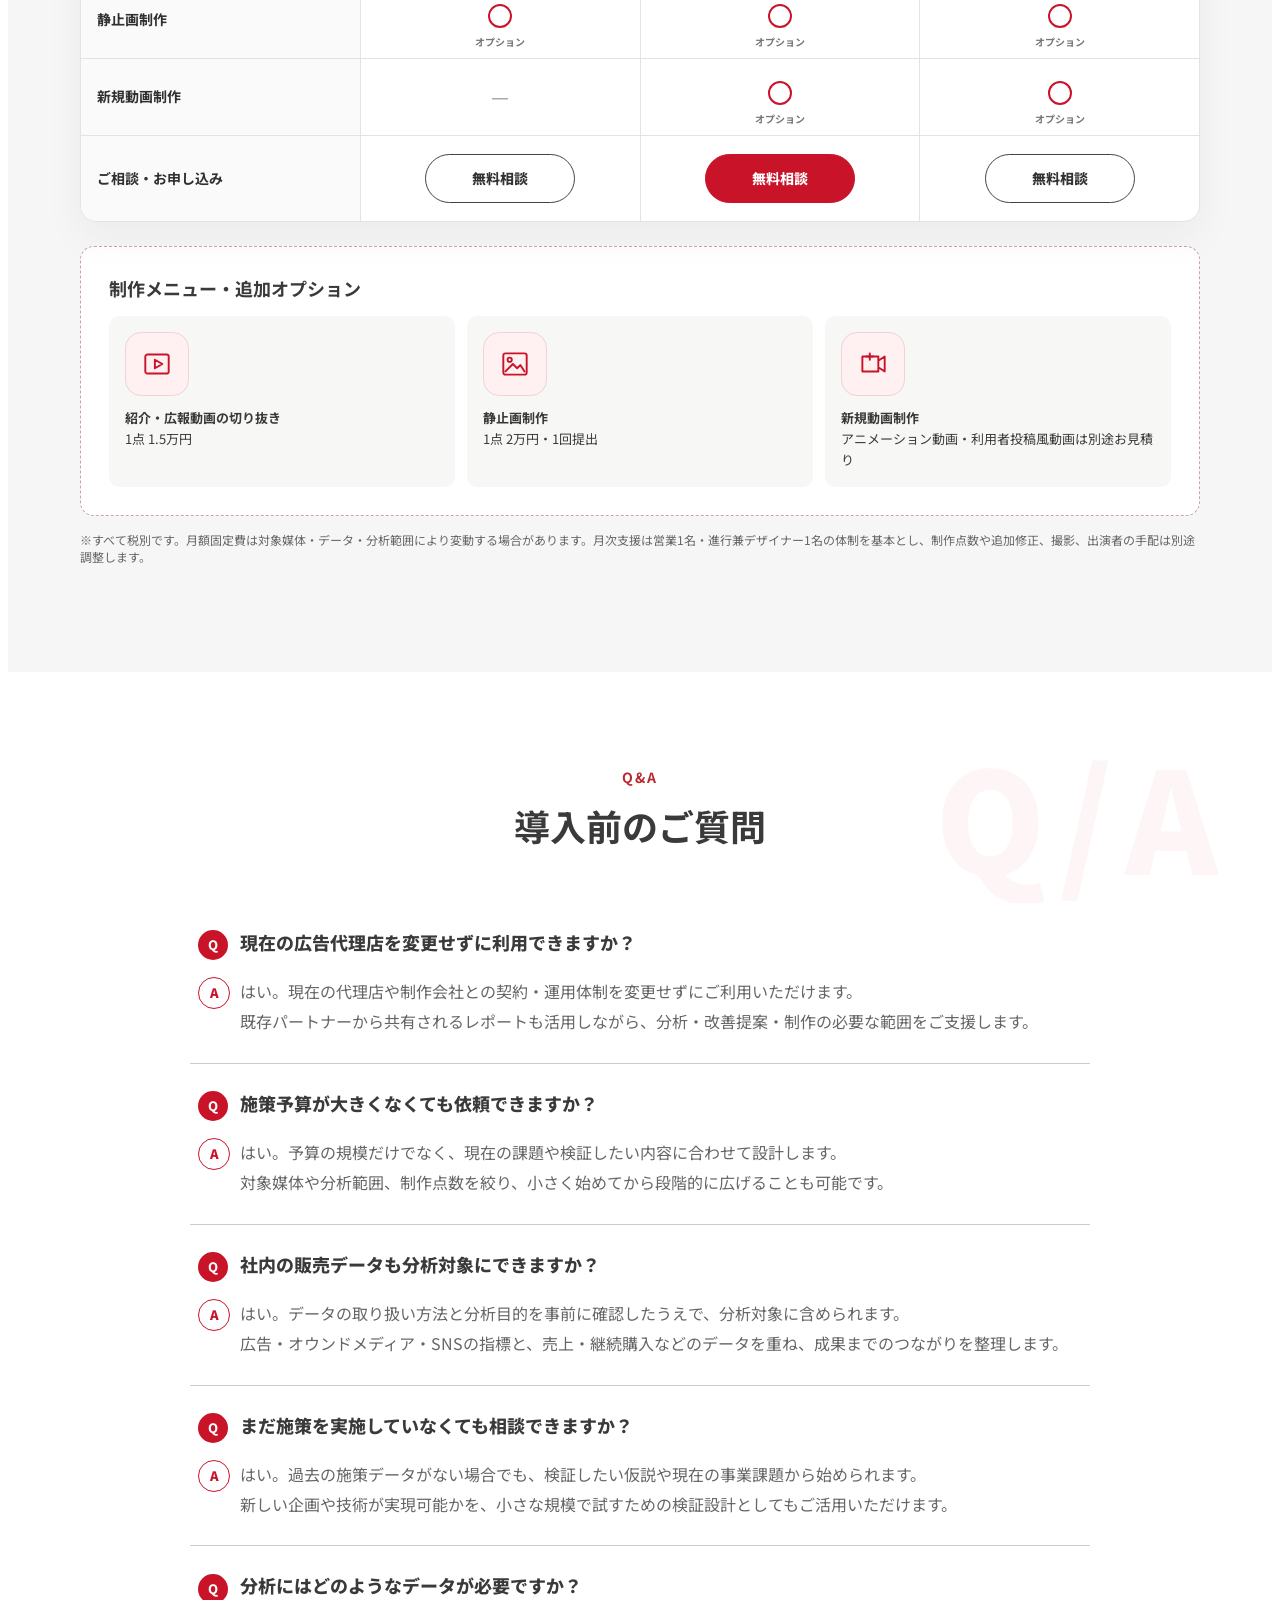
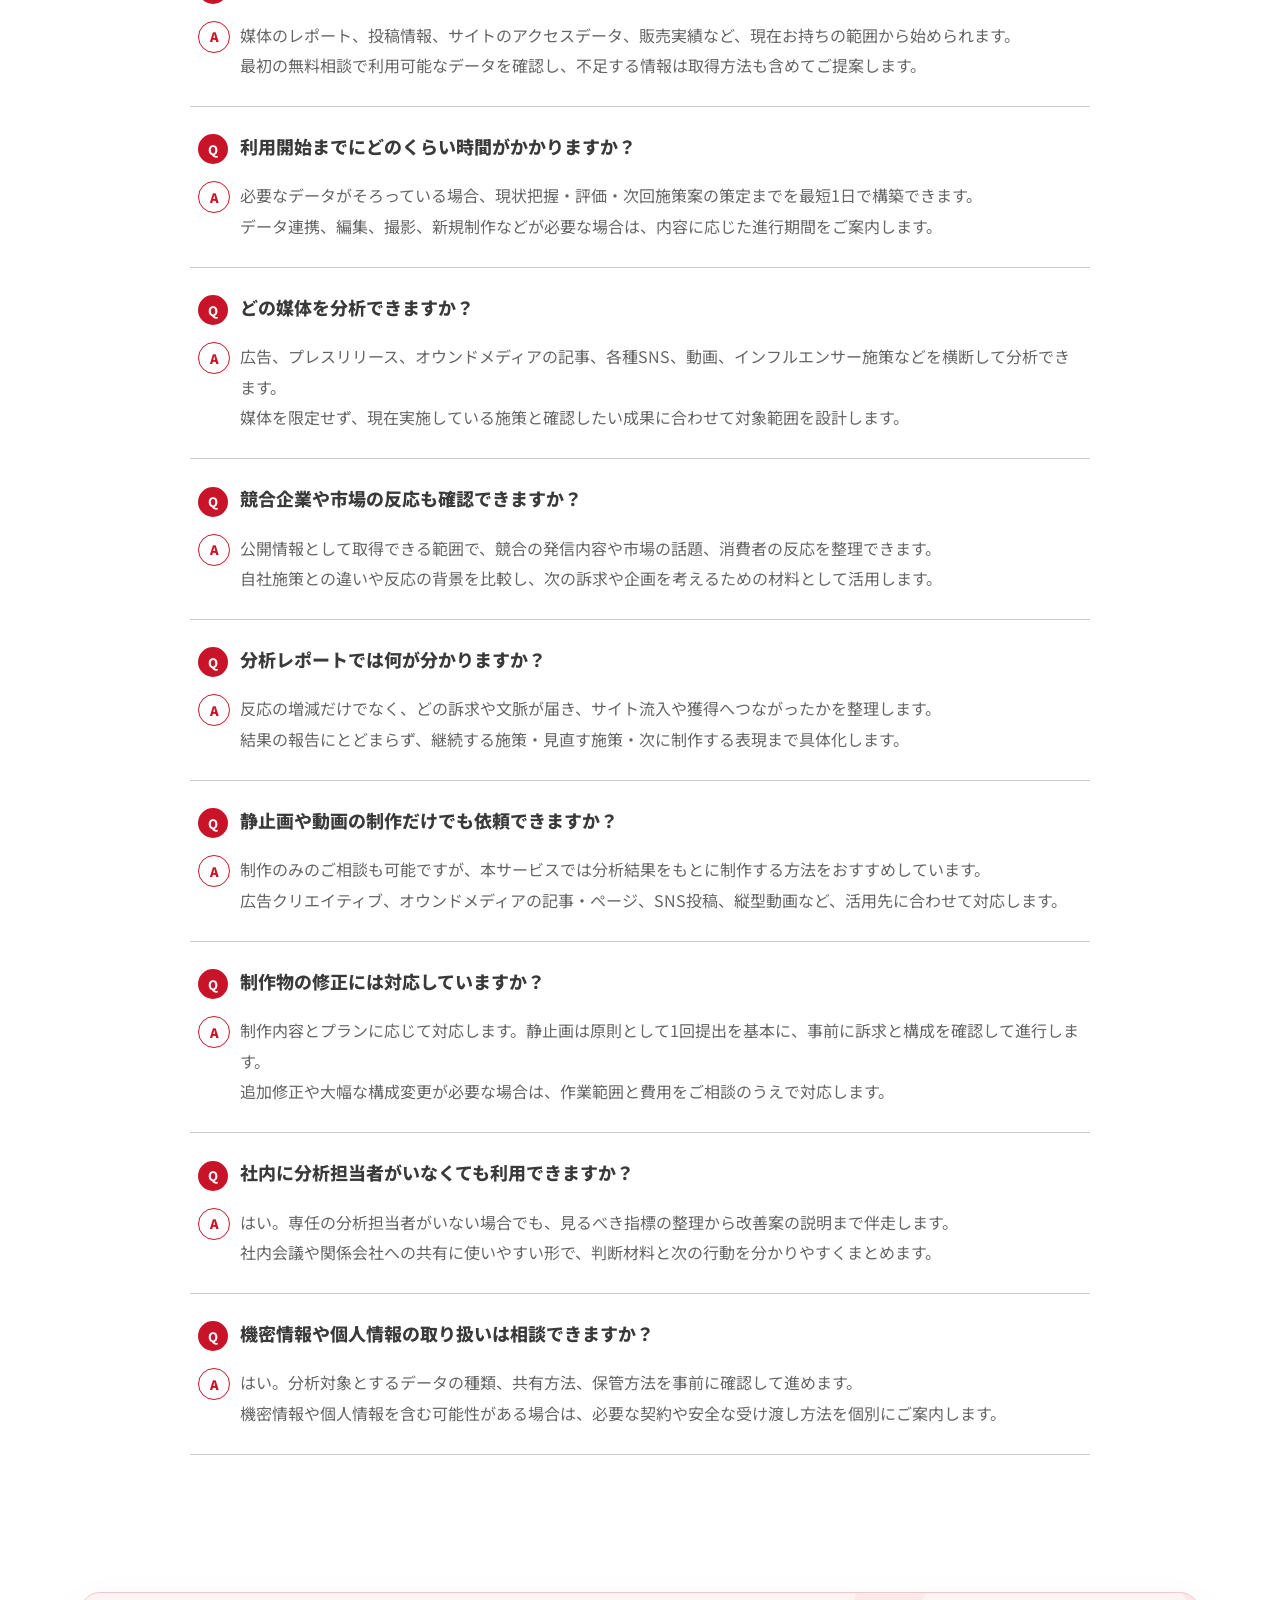
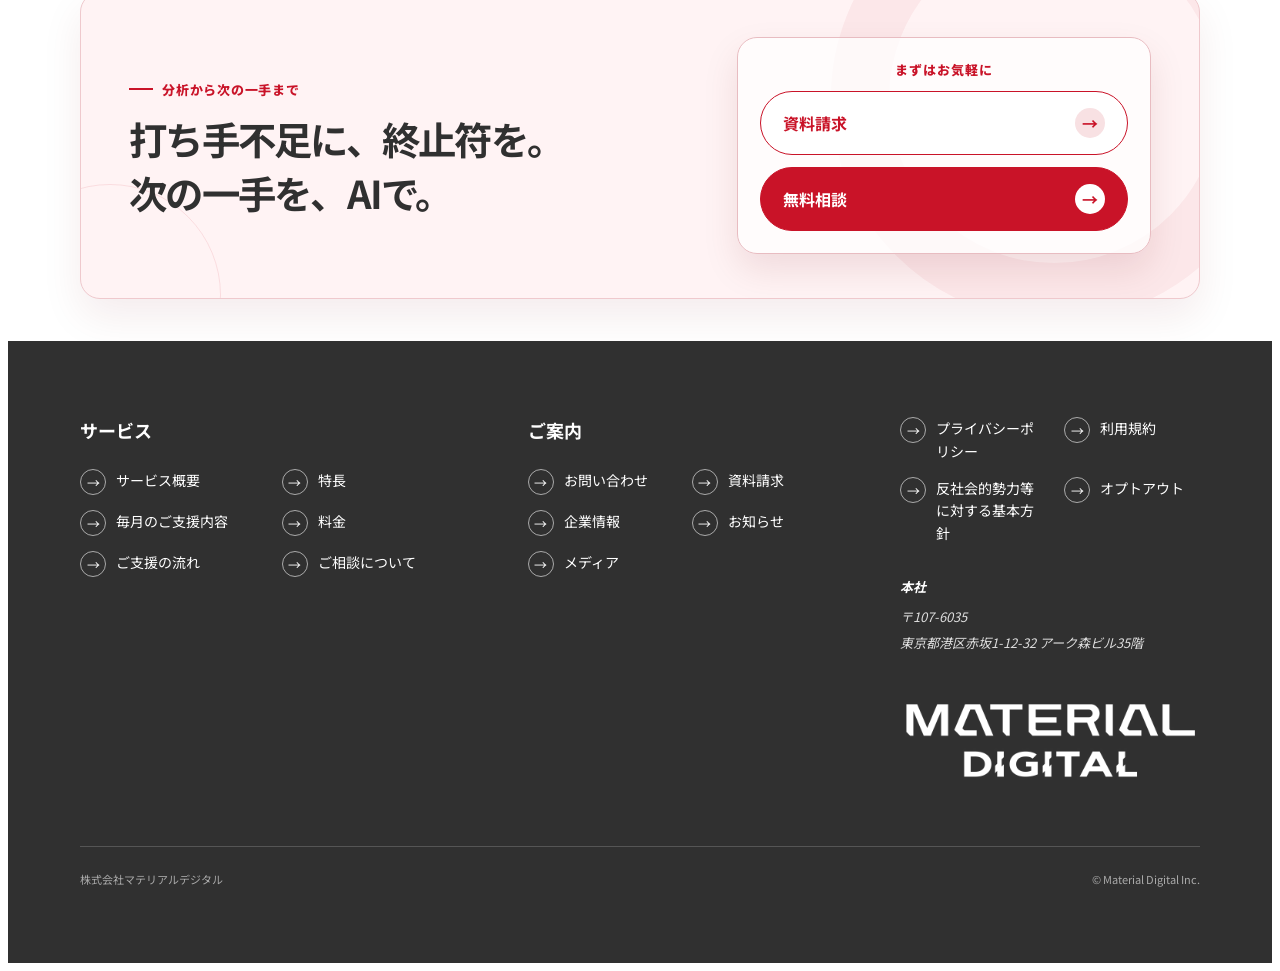
==== commit 3f734d3e: "Restore social logos" ====
--- a/index.html
+++ b/index.html
@@ -404,7 +404,7 @@
 <div class="media-sources" aria-label="分析対象となる接点">
 <div class="media-source"><span class="media-stage">認知</span><span class="media-icon" aria-hidden="true"><svg viewBox="0 0 40 40"><rect x="6" y="7" width="28" height="26" rx="2"/><path d="M12 13h10M12 18h16M12 23h8M24 23h4M12 28h16"/></svg></span>広報・記事<small>メディア露出と話題</small>
 </div>
-<div class="media-source"><span class="media-stage">興味・反応</span><span class="media-icon social-icons" aria-label="X、Instagram、YouTube、TikTok"><img class="social-logo" src="assets/social-logos/x.svg" alt="X"><img class="social-logo" src="assets/social-logos/instagram.svg" alt="Instagram"><img class="social-logo youtube" src="assets/social-logos/youtube.svg" alt="YouTube"><img class="social-logo tiktok" src="assets/social-logos/tiktok.svg" alt="TikTok"></span>ソーシャルメディア<small>X・IG・YouTube・TikTokなど</small>
+<div class="media-source"><span class="media-stage">興味・反応</span><span class="media-icon social-icons" aria-label="X、Instagram、YouTube、TikTok"><img class="social-logo" src="x.svg" alt="X"><img class="social-logo" src="instagram.svg" alt="Instagram"><img class="social-logo youtube" src="youtube.svg" alt="YouTube"><img class="social-logo tiktok" src="tiktok.svg" alt="TikTok"></span>ソーシャルメディア<small>X・IG・YouTube・TikTokなど</small>
 </div>
 <div class="media-source"><span class="media-stage">視聴・理解</span><span class="media-icon" aria-hidden="true"><svg viewBox="0 0 40 40"><rect x="5" y="9" width="30" height="22" rx="3"/><path d="m17 15 9 5-9 5z"/></svg></span>動画・発信<small>視聴と離脱</small>
 </div>
